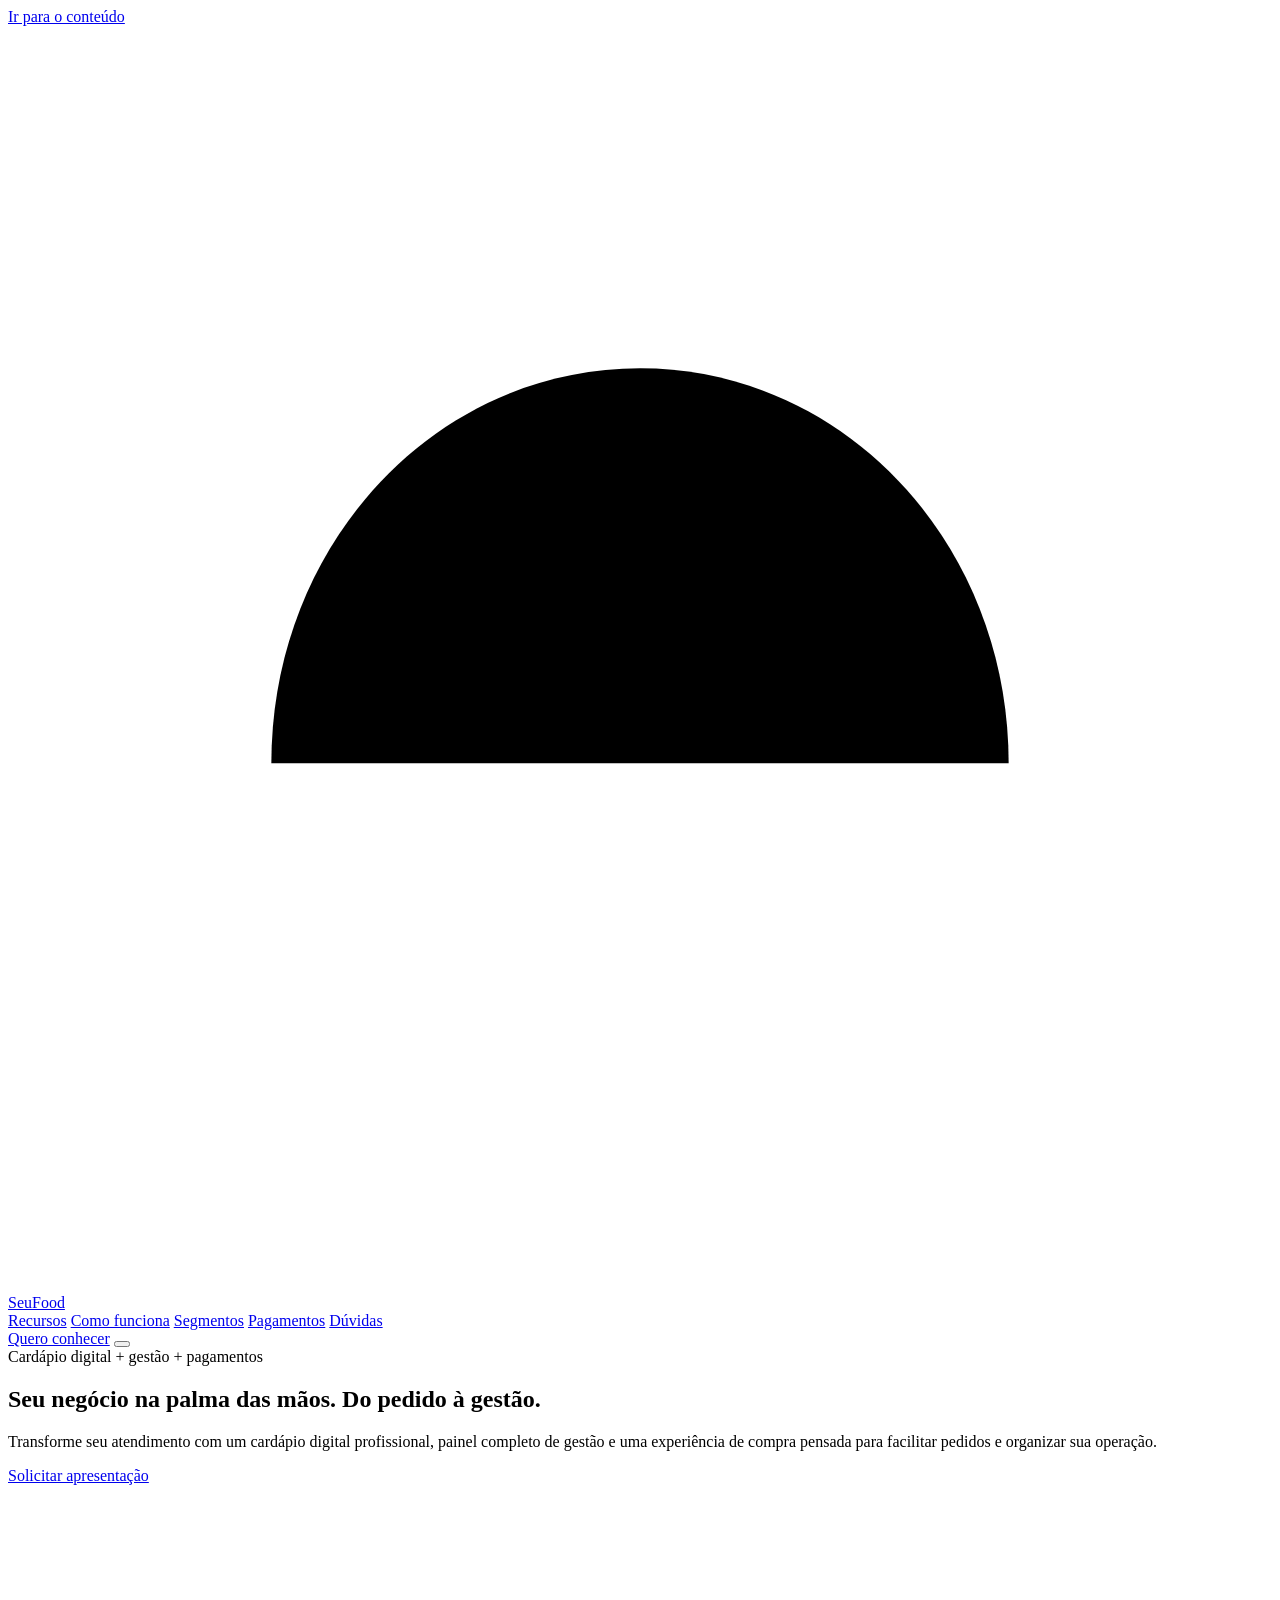
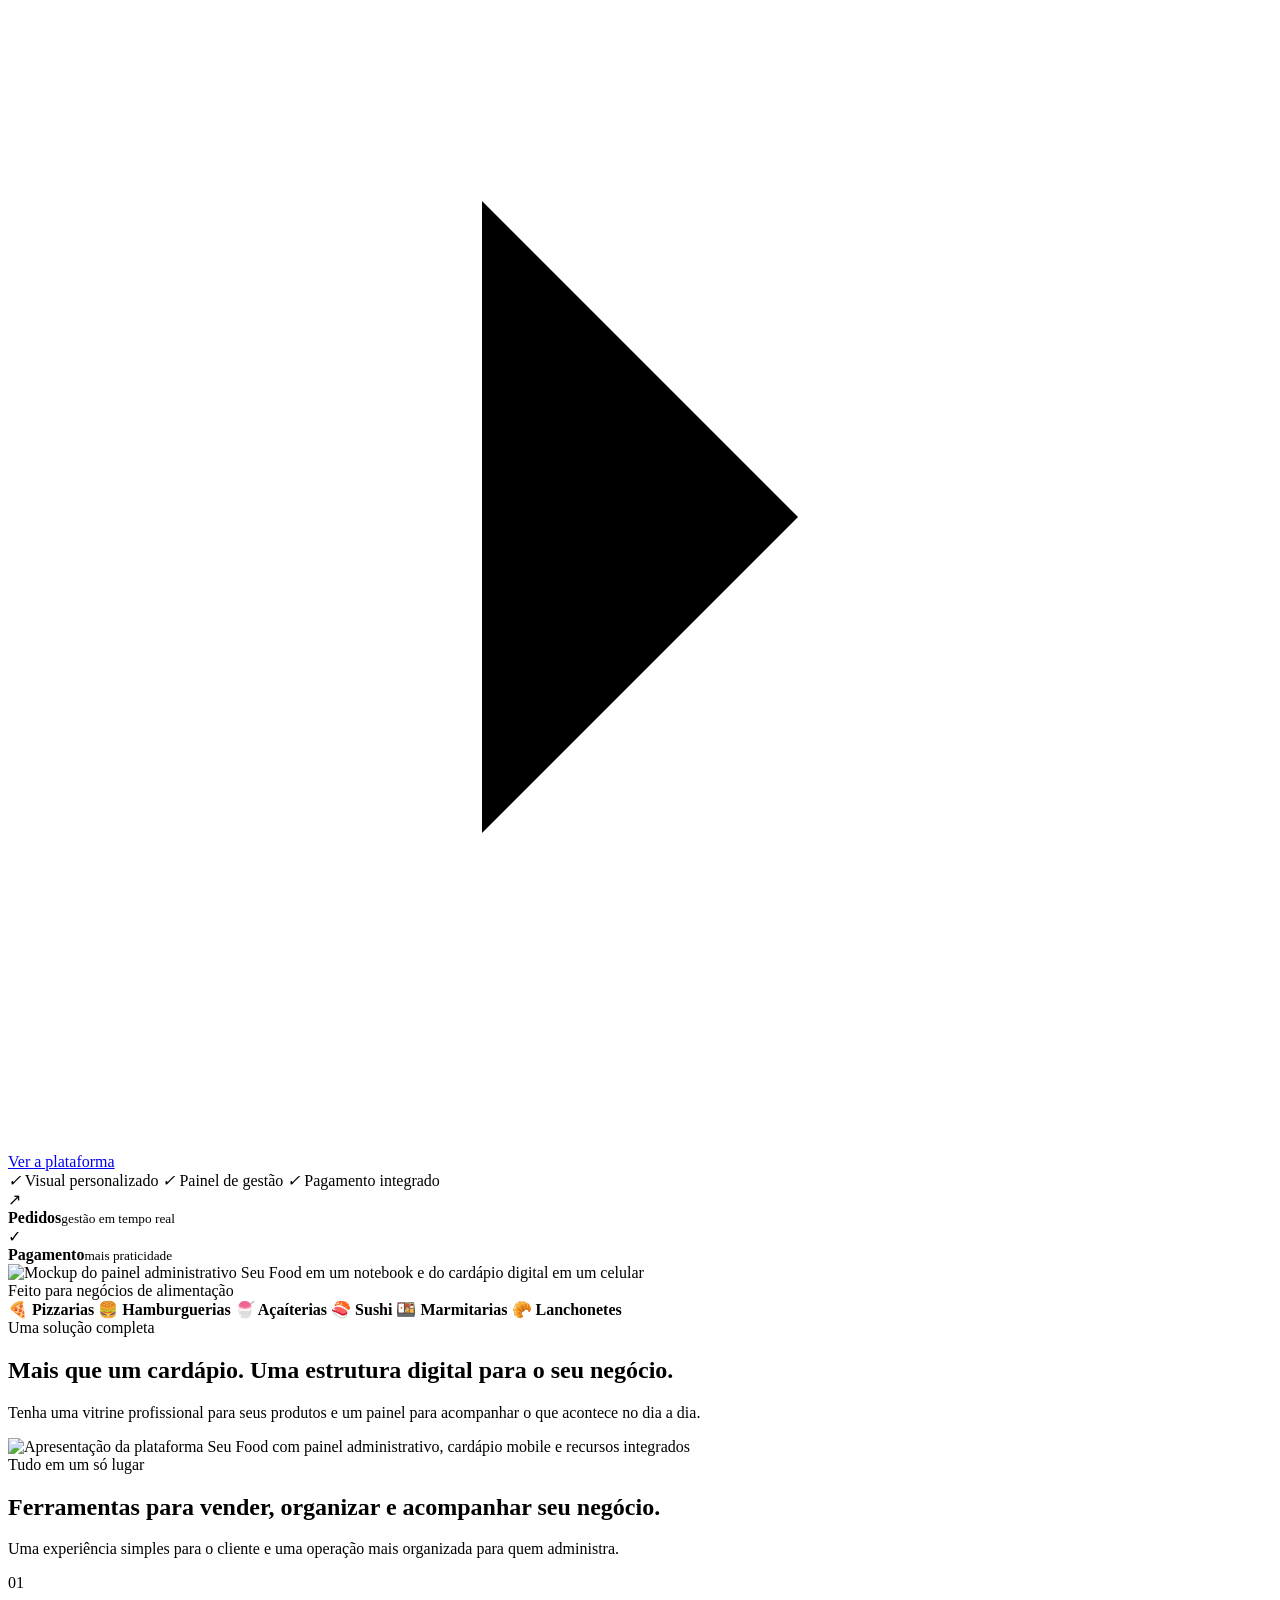
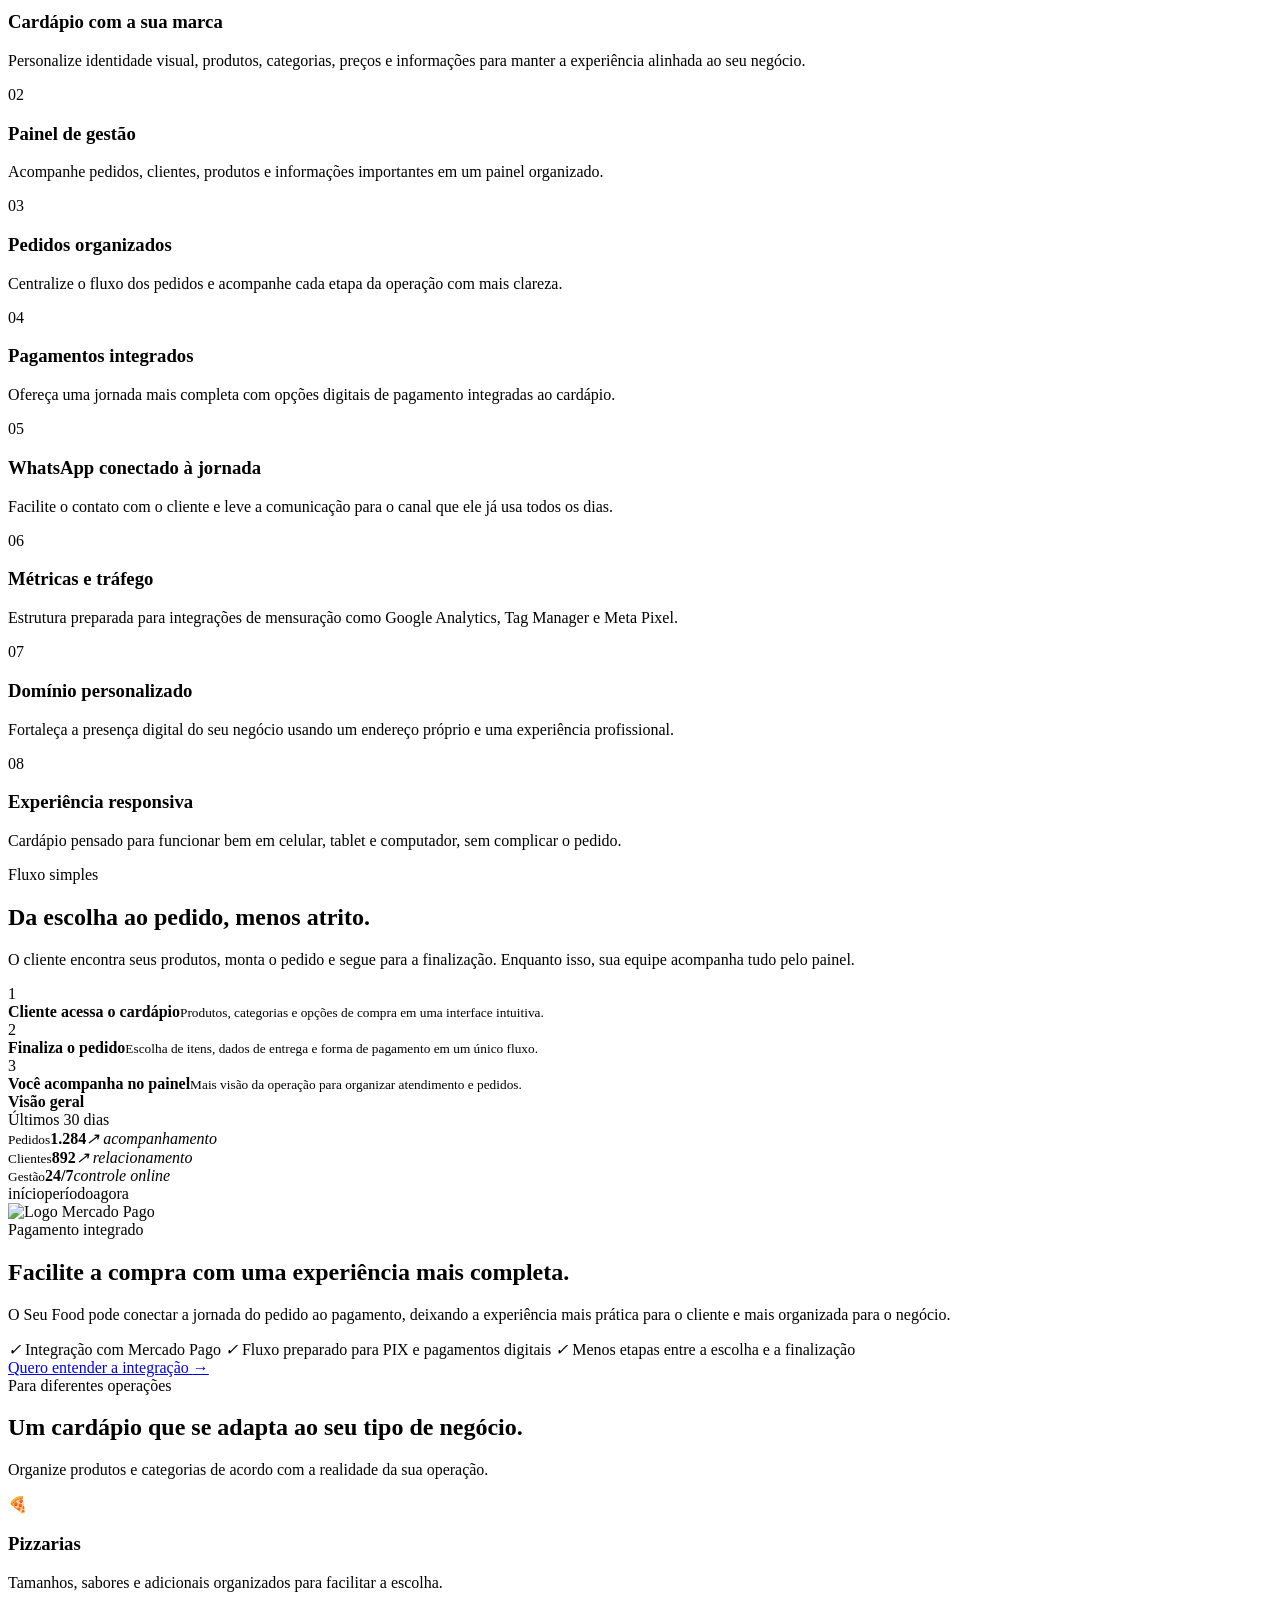
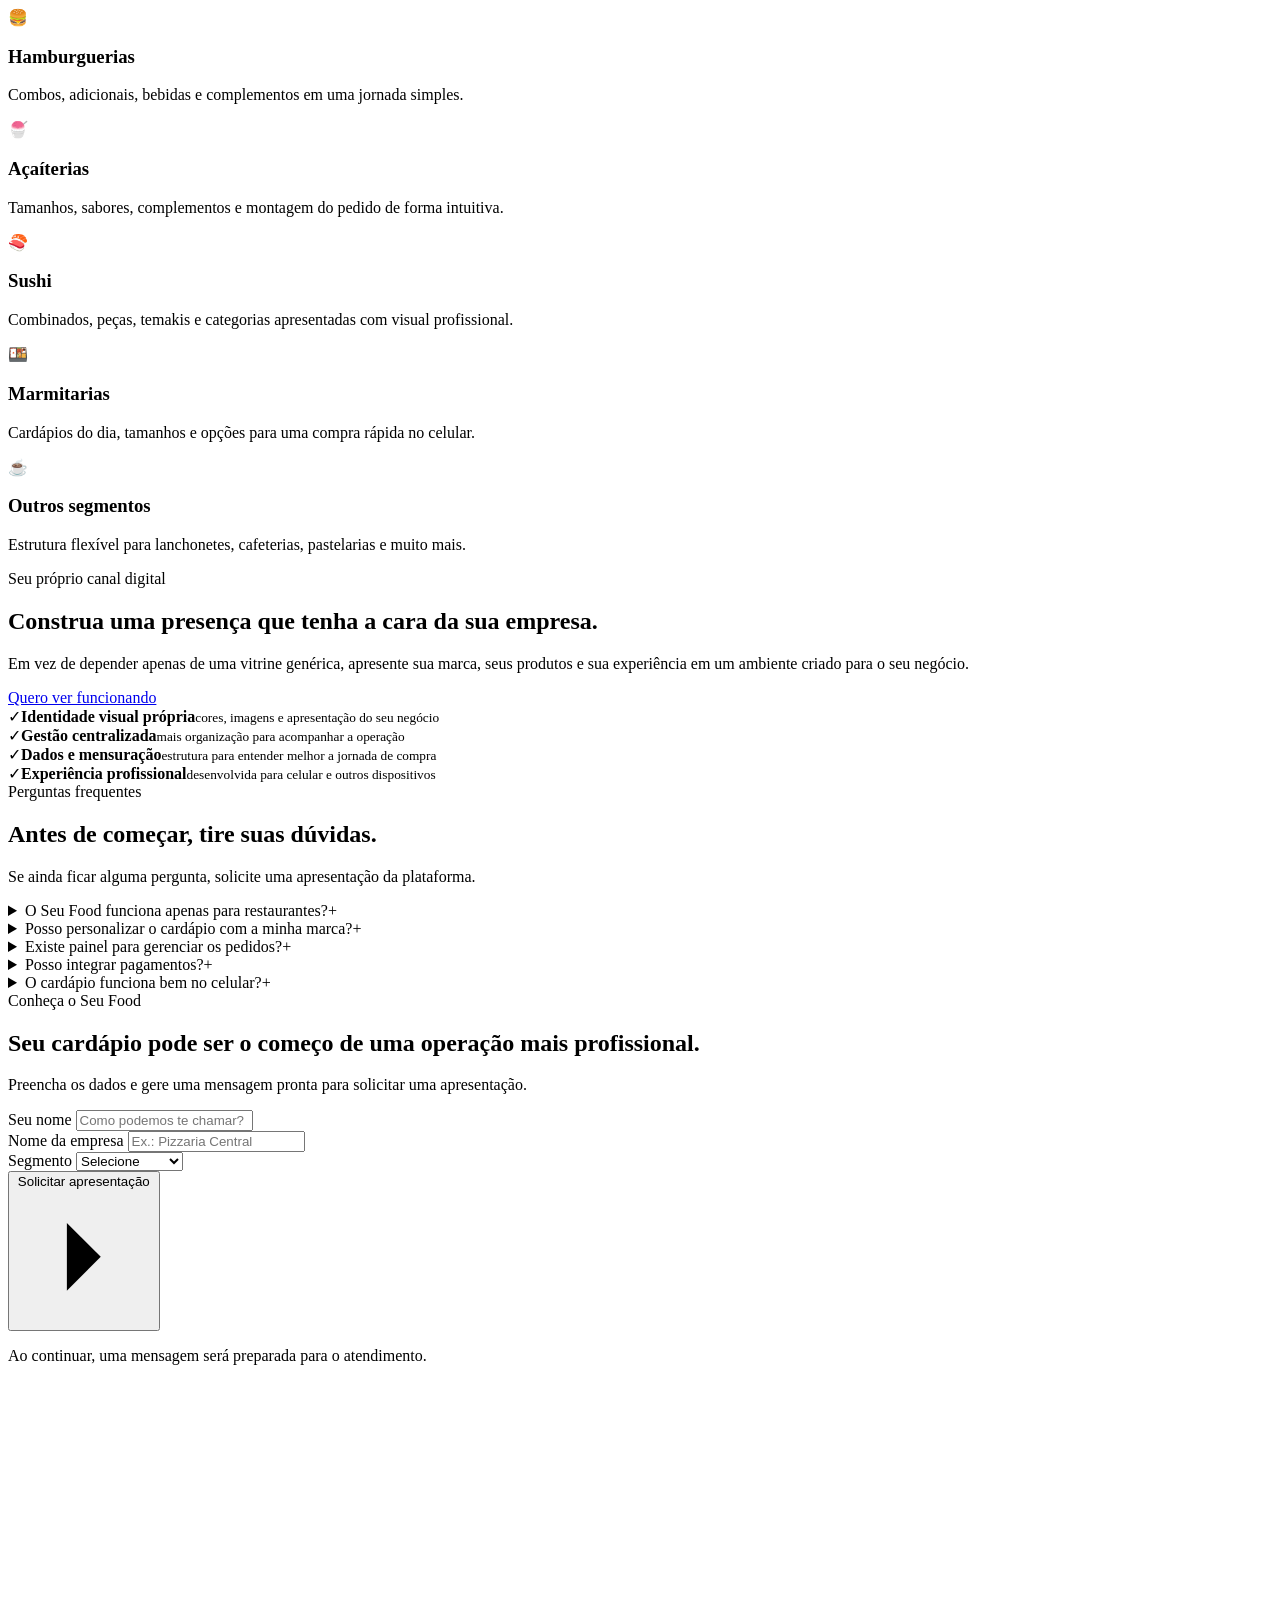
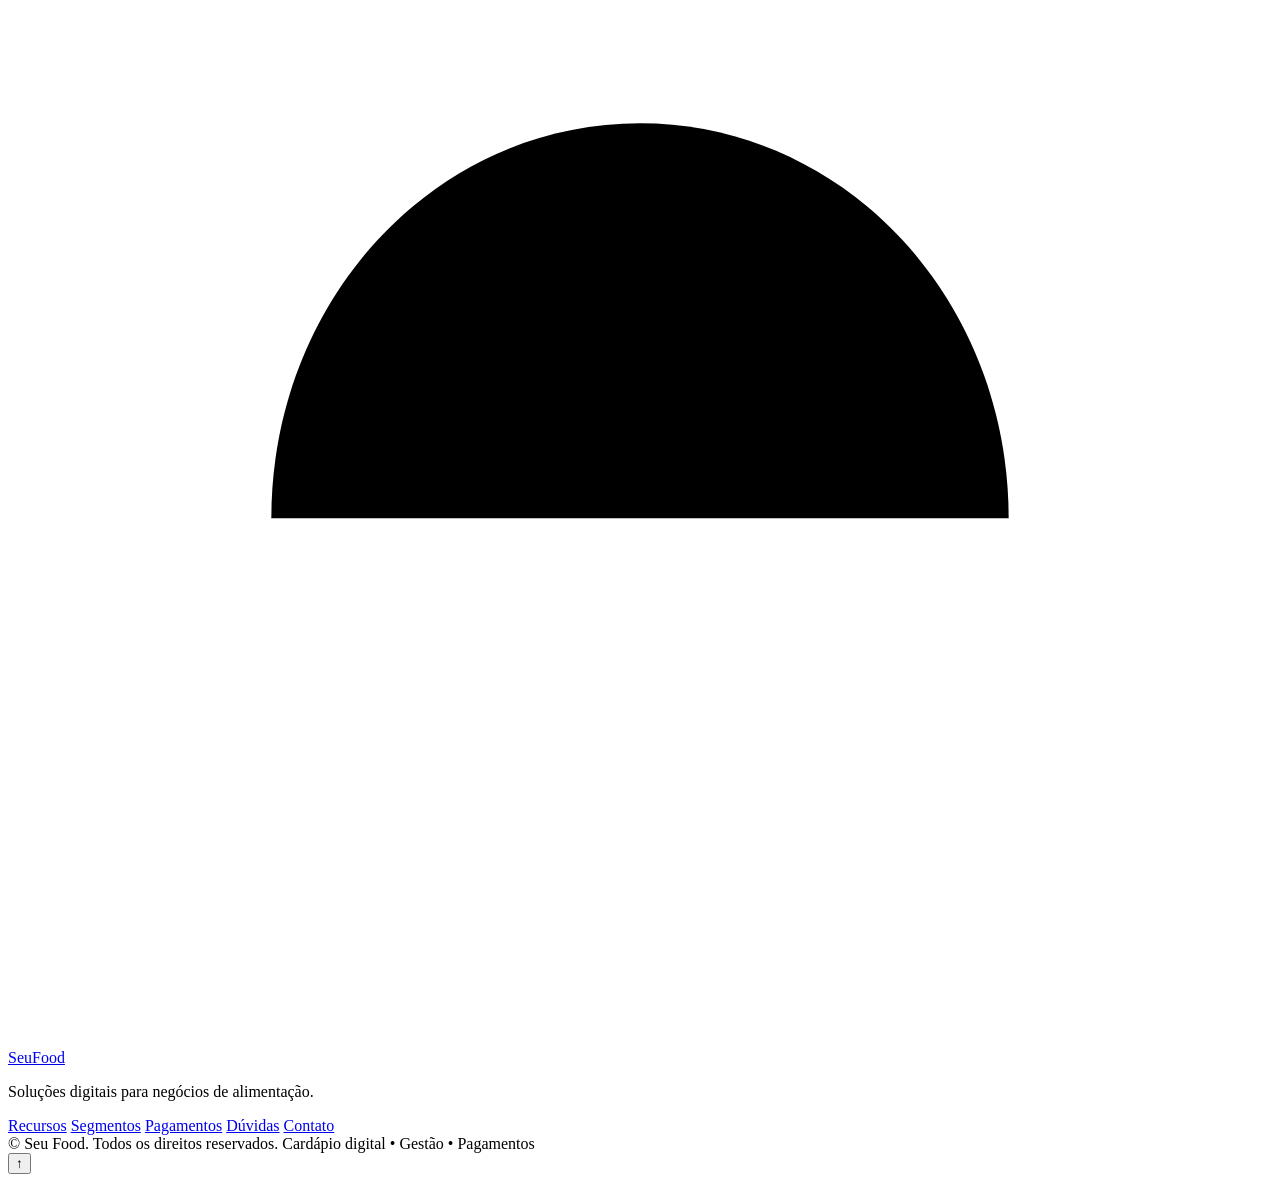
==== index.html @ 2ae353a3 "Cria landing page principal Seu Food" ====
<!doctype html>
<html lang="pt-BR">
<head>
  <meta charset="utf-8">
  <meta name="viewport" content="width=device-width,initial-scale=1,viewport-fit=cover">
  <meta name="theme-color" content="#07130c">
  <meta name="description" content="Seu Food: cardápio digital com painel de gestão, pagamentos integrados, métricas, personalização e estrutura para vender mais no seu próprio canal.">
  <meta name="robots" content="index,follow,max-image-preview:large">
  <meta property="og:type" content="website">
  <meta property="og:title" content="Seu Food | Cardápio digital completo para o seu negócio">
  <meta property="og:description" content="Cardápio digital, gestão de pedidos, pagamentos, métricas e personalização em uma única plataforma.">
  <meta property="og:image" content="assets/capa-seufood.webp">
  <meta property="og:locale" content="pt_BR">
  <meta name="twitter:card" content="summary_large_image">
  <title>Seu Food | Cardápio digital completo para o seu negócio</title>
  <link rel="icon" href="assets/favicon.svg" type="image/svg+xml">
  <link rel="preconnect" href="https://fonts.googleapis.com">
  <link rel="preconnect" href="https://fonts.gstatic.com" crossorigin>
  <link href="https://fonts.googleapis.com/css2?family=Fredoka:wght@500;600;700&family=Roboto:wght@400;500;700&display=swap" rel="stylesheet">
  <link rel="stylesheet" href="styles.css">
  <script type="application/ld+json">
  {
    "@context":"https://schema.org",
    "@type":"SoftwareApplication",
    "name":"Seu Food",
    "applicationCategory":"BusinessApplication",
    "operatingSystem":"Web",
    "description":"Plataforma de cardápio digital com gestão de pedidos, pagamentos integrados, personalização e métricas para negócios de alimentação."
  }
  </script>
</head>

<body>
  <a class="skip-link" href="#conteudo">Ir para o conteúdo</a>

  <header class="site-header" id="topo">
    <div class="container nav-wrap">
      <a class="brand" href="#topo" aria-label="Seu Food - início">
        <span class="brand-mark" aria-hidden="true">
          <svg viewBox="0 0 48 48" role="img">
            <path d="M10 28c0-8.3 6.2-15 14-15s14 6.7 14 15H10Z"/>
            <path d="M7 31h34"/>
            <path d="M24 8v5"/>
            <path d="M18 8h12"/>
          </svg>
        </span>
        <span>Seu<span>Food</span></span>
      </a>

      <nav class="desktop-nav" aria-label="Navegação principal">
        <a href="#recursos">Recursos</a>
        <a href="#como-funciona">Como funciona</a>
        <a href="#segmentos">Segmentos</a>
        <a href="#pagamentos">Pagamentos</a>
        <a href="#faq">Dúvidas</a>
      </nav>

      <a class="btn btn-small btn-outline desktop-cta" href="#contato">Quero conhecer</a>

      <button class="menu-button" type="button" aria-label="Abrir menu" aria-expanded="false" aria-controls="mobile-menu">
        <span></span><span></span><span></span>
      </button>
    </div>

    <div class="mobile-menu" id="mobile-menu" hidden>
      <a href="#recursos">Recursos</a>
      <a href="#como-funciona">Como funciona</a>
      <a href="#segmentos">Segmentos</a>
      <a href="#pagamentos">Pagamentos</a>
      <a href="#faq">Dúvidas</a>
      <a class="btn btn-primary" href="#contato">Quero conhecer</a>
    </div>
  </header>

  <main id="conteudo">
    <section class="hero">
      <div class="hero-glow hero-glow-1"></div>
      <div class="hero-glow hero-glow-2"></div>

      <div class="container hero-grid">
        <div class="hero-copy reveal">
          <div class="eyebrow">
            <span class="pulse-dot"></span>
            Cardápio digital + gestão + pagamentos
          </div>

          <h1>
            Seu negócio na palma das mãos.
            <span>Do pedido à gestão.</span>
          </h1>

          <p class="hero-text">
            Transforme seu atendimento com um cardápio digital profissional,
            painel completo de gestão e uma experiência de compra pensada para
            facilitar pedidos e organizar sua operação.
          </p>

          <div class="hero-actions">
            <a class="btn btn-primary btn-large" href="#contato">
              Solicitar apresentação
              <svg viewBox="0 0 24 24" aria-hidden="true"><path d="m9 18 6-6-6-6"/></svg>
            </a>
            <a class="btn btn-ghost btn-large" href="#produto">Ver a plataforma</a>
          </div>

          <div class="hero-points">
            <span><i>✓</i> Visual personalizado</span>
            <span><i>✓</i> Painel de gestão</span>
            <span><i>✓</i> Pagamento integrado</span>
          </div>
        </div>

        <div class="hero-visual reveal">
          <div class="product-stage">
            <div class="stage-grid"></div>
            <div class="floating-badge badge-orders">
              <span class="mini-icon">↗</span>
              <div><strong>Pedidos</strong><small>gestão em tempo real</small></div>
            </div>
            <div class="floating-badge badge-payment">
              <span class="mini-icon">✓</span>
              <div><strong>Pagamento</strong><small>mais praticidade</small></div>
            </div>
            <img
              src="assets/mockup-painel-cardapio.webp"
              width="820"
              height="312"
              alt="Mockup do painel administrativo Seu Food em um notebook e do cardápio digital em um celular"
              fetchpriority="high">
          </div>
        </div>
      </div>

      <div class="container niche-strip reveal" aria-label="Segmentos atendidos">
        <span>Feito para negócios de alimentação</span>
        <div class="niche-list">
          <b>🍕 Pizzarias</b>
          <b>🍔 Hamburguerias</b>
          <b>🍧 Açaíterias</b>
          <b>🍣 Sushi</b>
          <b>🍱 Marmitarias</b>
          <b>🥐 Lanchonetes</b>
        </div>
      </div>
    </section>

    <section class="section product-showcase" id="produto">
      <div class="container">
        <div class="section-heading centered reveal">
          <span class="section-kicker">Uma solução completa</span>
          <h2>Mais que um cardápio. <span>Uma estrutura digital para o seu negócio.</span></h2>
          <p>
            Tenha uma vitrine profissional para seus produtos e um painel para
            acompanhar o que acontece no dia a dia.
          </p>
        </div>

        <div class="showcase-frame reveal">
          <img
            src="assets/capa-seufood.webp"
            width="2033"
            height="774"
            loading="lazy"
            alt="Apresentação da plataforma Seu Food com painel administrativo, cardápio mobile e recursos integrados">
        </div>
      </div>
    </section>

    <section class="section section-soft" id="recursos">
      <div class="container">
        <div class="section-heading reveal">
          <span class="section-kicker">Tudo em um só lugar</span>
          <h2>Ferramentas para vender, organizar e <span>acompanhar seu negócio.</span></h2>
          <p>
            Uma experiência simples para o cliente e uma operação mais organizada
            para quem administra.
          </p>
        </div>

        <div class="feature-grid">
          <article class="feature-card featured reveal">
            <div class="feature-icon">01</div>
            <h3>Cardápio com a sua marca</h3>
            <p>Personalize identidade visual, produtos, categorias, preços e informações para manter a experiência alinhada ao seu negócio.</p>
            <div class="mini-browser">
              <div class="browser-top"><i></i><i></i><i></i></div>
              <div class="browser-body">
                <span class="mock-line w60"></span>
                <div class="mock-products"><b></b><b></b><b></b></div>
              </div>
            </div>
          </article>

          <article class="feature-card reveal">
            <div class="feature-icon">02</div>
            <h3>Painel de gestão</h3>
            <p>Acompanhe pedidos, clientes, produtos e informações importantes em um painel organizado.</p>
          </article>

          <article class="feature-card reveal">
            <div class="feature-icon">03</div>
            <h3>Pedidos organizados</h3>
            <p>Centralize o fluxo dos pedidos e acompanhe cada etapa da operação com mais clareza.</p>
          </article>

          <article class="feature-card reveal">
            <div class="feature-icon">04</div>
            <h3>Pagamentos integrados</h3>
            <p>Ofereça uma jornada mais completa com opções digitais de pagamento integradas ao cardápio.</p>
          </article>

          <article class="feature-card reveal">
            <div class="feature-icon">05</div>
            <h3>WhatsApp conectado à jornada</h3>
            <p>Facilite o contato com o cliente e leve a comunicação para o canal que ele já usa todos os dias.</p>
          </article>

          <article class="feature-card reveal">
            <div class="feature-icon">06</div>
            <h3>Métricas e tráfego</h3>
            <p>Estrutura preparada para integrações de mensuração como Google Analytics, Tag Manager e Meta Pixel.</p>
          </article>

          <article class="feature-card reveal">
            <div class="feature-icon">07</div>
            <h3>Domínio personalizado</h3>
            <p>Fortaleça a presença digital do seu negócio usando um endereço próprio e uma experiência profissional.</p>
          </article>

          <article class="feature-card reveal">
            <div class="feature-icon">08</div>
            <h3>Experiência responsiva</h3>
            <p>Cardápio pensado para funcionar bem em celular, tablet e computador, sem complicar o pedido.</p>
          </article>
        </div>
      </div>
    </section>

    <section class="section workflow" id="como-funciona">
      <div class="container workflow-grid">
        <div class="workflow-copy reveal">
          <span class="section-kicker">Fluxo simples</span>
          <h2>Da escolha ao pedido, <span>menos atrito.</span></h2>
          <p>
            O cliente encontra seus produtos, monta o pedido e segue para a
            finalização. Enquanto isso, sua equipe acompanha tudo pelo painel.
          </p>

          <div class="steps">
            <div class="step">
              <span>1</span>
              <div><strong>Cliente acessa o cardápio</strong><small>Produtos, categorias e opções de compra em uma interface intuitiva.</small></div>
            </div>
            <div class="step">
              <span>2</span>
              <div><strong>Finaliza o pedido</strong><small>Escolha de itens, dados de entrega e forma de pagamento em um único fluxo.</small></div>
            </div>
            <div class="step">
              <span>3</span>
              <div><strong>Você acompanha no painel</strong><small>Mais visão da operação para organizar atendimento e pedidos.</small></div>
            </div>
          </div>
        </div>

        <div class="dashboard-card reveal" aria-label="Resumo visual de desempenho">
          <div class="dashboard-head">
            <div><span class="status-dot"></span><b>Visão geral</b></div>
            <span>Últimos 30 dias</span>
          </div>
          <div class="metric-row">
            <div><small>Pedidos</small><strong>1.284</strong><em>↗ acompanhamento</em></div>
            <div><small>Clientes</small><strong>892</strong><em>↗ relacionamento</em></div>
            <div><small>Gestão</small><strong>24/7</strong><em>controle online</em></div>
          </div>
          <div class="chart">
            <span style="--h:28%"></span><span style="--h:43%"></span><span style="--h:36%"></span><span style="--h:58%"></span>
            <span style="--h:49%"></span><span style="--h:70%"></span><span style="--h:62%"></span><span style="--h:84%"></span>
            <span style="--h:65%"></span><span style="--h:92%"></span><span style="--h:74%"></span><span style="--h:100%"></span>
          </div>
          <div class="chart-labels"><span>início</span><span>período</span><span>agora</span></div>
        </div>
      </div>
    </section>

    <section class="section payment-section" id="pagamentos">
      <div class="container payment-grid">
        <div class="payment-logo-card reveal">
          <img src="assets/mercado-pago.webp" width="2048" height="1024" loading="lazy" alt="Logo Mercado Pago">
        </div>

        <div class="payment-copy reveal">
          <span class="section-kicker">Pagamento integrado</span>
          <h2>Facilite a compra com uma experiência <span>mais completa.</span></h2>
          <p>
            O Seu Food pode conectar a jornada do pedido ao pagamento, deixando a
            experiência mais prática para o cliente e mais organizada para o negócio.
          </p>
          <div class="payment-points">
            <span><i>✓</i> Integração com Mercado Pago</span>
            <span><i>✓</i> Fluxo preparado para PIX e pagamentos digitais</span>
            <span><i>✓</i> Menos etapas entre a escolha e a finalização</span>
          </div>
          <a class="text-link" href="#contato">Quero entender a integração <b>→</b></a>
        </div>
      </div>
    </section>

    <section class="section section-dark" id="segmentos">
      <div class="container">
        <div class="section-heading centered reveal">
          <span class="section-kicker">Para diferentes operações</span>
          <h2>Um cardápio que se adapta ao <span>seu tipo de negócio.</span></h2>
          <p>Organize produtos e categorias de acordo com a realidade da sua operação.</p>
        </div>

        <div class="segment-grid">
          <article class="segment-card reveal"><span>🍕</span><h3>Pizzarias</h3><p>Tamanhos, sabores e adicionais organizados para facilitar a escolha.</p></article>
          <article class="segment-card reveal"><span>🍔</span><h3>Hamburguerias</h3><p>Combos, adicionais, bebidas e complementos em uma jornada simples.</p></article>
          <article class="segment-card reveal"><span>🍧</span><h3>Açaíterias</h3><p>Tamanhos, sabores, complementos e montagem do pedido de forma intuitiva.</p></article>
          <article class="segment-card reveal"><span>🍣</span><h3>Sushi</h3><p>Combinados, peças, temakis e categorias apresentadas com visual profissional.</p></article>
          <article class="segment-card reveal"><span>🍱</span><h3>Marmitarias</h3><p>Cardápios do dia, tamanhos e opções para uma compra rápida no celular.</p></article>
          <article class="segment-card reveal"><span>☕</span><h3>Outros segmentos</h3><p>Estrutura flexível para lanchonetes, cafeterias, pastelarias e muito mais.</p></article>
        </div>
      </div>
    </section>

    <section class="section compare-section">
      <div class="container compare-grid">
        <div class="compare-copy reveal">
          <span class="section-kicker">Seu próprio canal digital</span>
          <h2>Construa uma presença que tenha <span>a cara da sua empresa.</span></h2>
          <p>
            Em vez de depender apenas de uma vitrine genérica, apresente sua marca,
            seus produtos e sua experiência em um ambiente criado para o seu negócio.
          </p>
          <a class="btn btn-primary" href="#contato">Quero ver funcionando</a>
        </div>
        <div class="compare-list reveal">
          <div><span>✓</span><b>Identidade visual própria</b><small>cores, imagens e apresentação do seu negócio</small></div>
          <div><span>✓</span><b>Gestão centralizada</b><small>mais organização para acompanhar a operação</small></div>
          <div><span>✓</span><b>Dados e mensuração</b><small>estrutura para entender melhor a jornada de compra</small></div>
          <div><span>✓</span><b>Experiência profissional</b><small>desenvolvida para celular e outros dispositivos</small></div>
        </div>
      </div>
    </section>

    <section class="section faq-section" id="faq">
      <div class="container faq-grid">
        <div class="section-heading reveal">
          <span class="section-kicker">Perguntas frequentes</span>
          <h2>Antes de começar, <span>tire suas dúvidas.</span></h2>
          <p>Se ainda ficar alguma pergunta, solicite uma apresentação da plataforma.</p>
        </div>

        <div class="faq-list reveal">
          <details>
            <summary>O Seu Food funciona apenas para restaurantes?<span>+</span></summary>
            <p>Não. A estrutura pode atender diferentes negócios de alimentação, como pizzarias, hamburguerias, açaíterias, sushi, marmitarias, lanchonetes e outros formatos.</p>
          </details>
          <details>
            <summary>Posso personalizar o cardápio com a minha marca?<span>+</span></summary>
            <p>Sim. A proposta da plataforma é permitir que o cardápio tenha identidade visual e informações alinhadas ao seu negócio.</p>
          </details>
          <details>
            <summary>Existe painel para gerenciar os pedidos?<span>+</span></summary>
            <p>Sim. O painel concentra informações da operação e permite acompanhar pedidos, produtos, clientes e outros dados relevantes.</p>
          </details>
          <details>
            <summary>Posso integrar pagamentos?<span>+</span></summary>
            <p>Sim. A plataforma possui estrutura de integração com Mercado Pago e pode oferecer uma jornada de pagamento conectada ao pedido.</p>
          </details>
          <details>
            <summary>O cardápio funciona bem no celular?<span>+</span></summary>
            <p>Sim. A experiência é responsiva e pensada principalmente para a navegação em dispositivos móveis.</p>
          </details>
        </div>
      </div>
    </section>

    <section class="cta-section" id="contato">
      <div class="container">
        <div class="cta-card reveal">
          <div class="cta-glow"></div>
          <div class="cta-copy">
            <span class="section-kicker">Conheça o Seu Food</span>
            <h2>Seu cardápio pode ser o começo de uma operação <span>mais profissional.</span></h2>
            <p>Preencha os dados e gere uma mensagem pronta para solicitar uma apresentação.</p>
          </div>

          <form class="lead-form" id="lead-form">
            <div class="field">
              <label for="nome">Seu nome</label>
              <input id="nome" name="nome" type="text" placeholder="Como podemos te chamar?" required>
            </div>
            <div class="field">
              <label for="empresa">Nome da empresa</label>
              <input id="empresa" name="empresa" type="text" placeholder="Ex.: Pizzaria Central" required>
            </div>
            <div class="field">
              <label for="segmento">Segmento</label>
              <select id="segmento" name="segmento" required>
                <option value="" selected disabled>Selecione</option>
                <option>Pizzaria</option>
                <option>Hamburgueria</option>
                <option>Açaíteria</option>
                <option>Sushi</option>
                <option>Marmitaria</option>
                <option>Lanchonete</option>
                <option>Outro</option>
              </select>
            </div>
            <button class="btn btn-primary btn-large" type="submit">
              Solicitar apresentação
              <svg viewBox="0 0 24 24" aria-hidden="true"><path d="m9 18 6-6-6-6"/></svg>
            </button>
            <p class="form-note" id="form-note">Ao continuar, uma mensagem será preparada para o atendimento.</p>
          </form>
        </div>
      </div>
    </section>
  </main>

  <footer class="site-footer">
    <div class="container footer-top">
      <div>
        <a class="brand brand-footer" href="#topo">
          <span class="brand-mark" aria-hidden="true">
            <svg viewBox="0 0 48 48"><path d="M10 28c0-8.3 6.2-15 14-15s14 6.7 14 15H10Z"/><path d="M7 31h34"/><path d="M24 8v5"/><path d="M18 8h12"/></svg>
          </span>
          <span>Seu<span>Food</span></span>
        </a>
        <p>Soluções digitais para negócios de alimentação.</p>
      </div>
      <div class="footer-links">
        <a href="#recursos">Recursos</a>
        <a href="#segmentos">Segmentos</a>
        <a href="#pagamentos">Pagamentos</a>
        <a href="#faq">Dúvidas</a>
        <a href="#contato">Contato</a>
      </div>
    </div>
    <div class="container footer-bottom">
      <span>© <span id="year"></span> Seu Food. Todos os direitos reservados.</span>
      <span>Cardápio digital • Gestão • Pagamentos</span>
    </div>
  </footer>

  <button class="back-to-top" type="button" aria-label="Voltar ao topo">↑</button>

  <script src="script.js"></script>
</body>
</html>
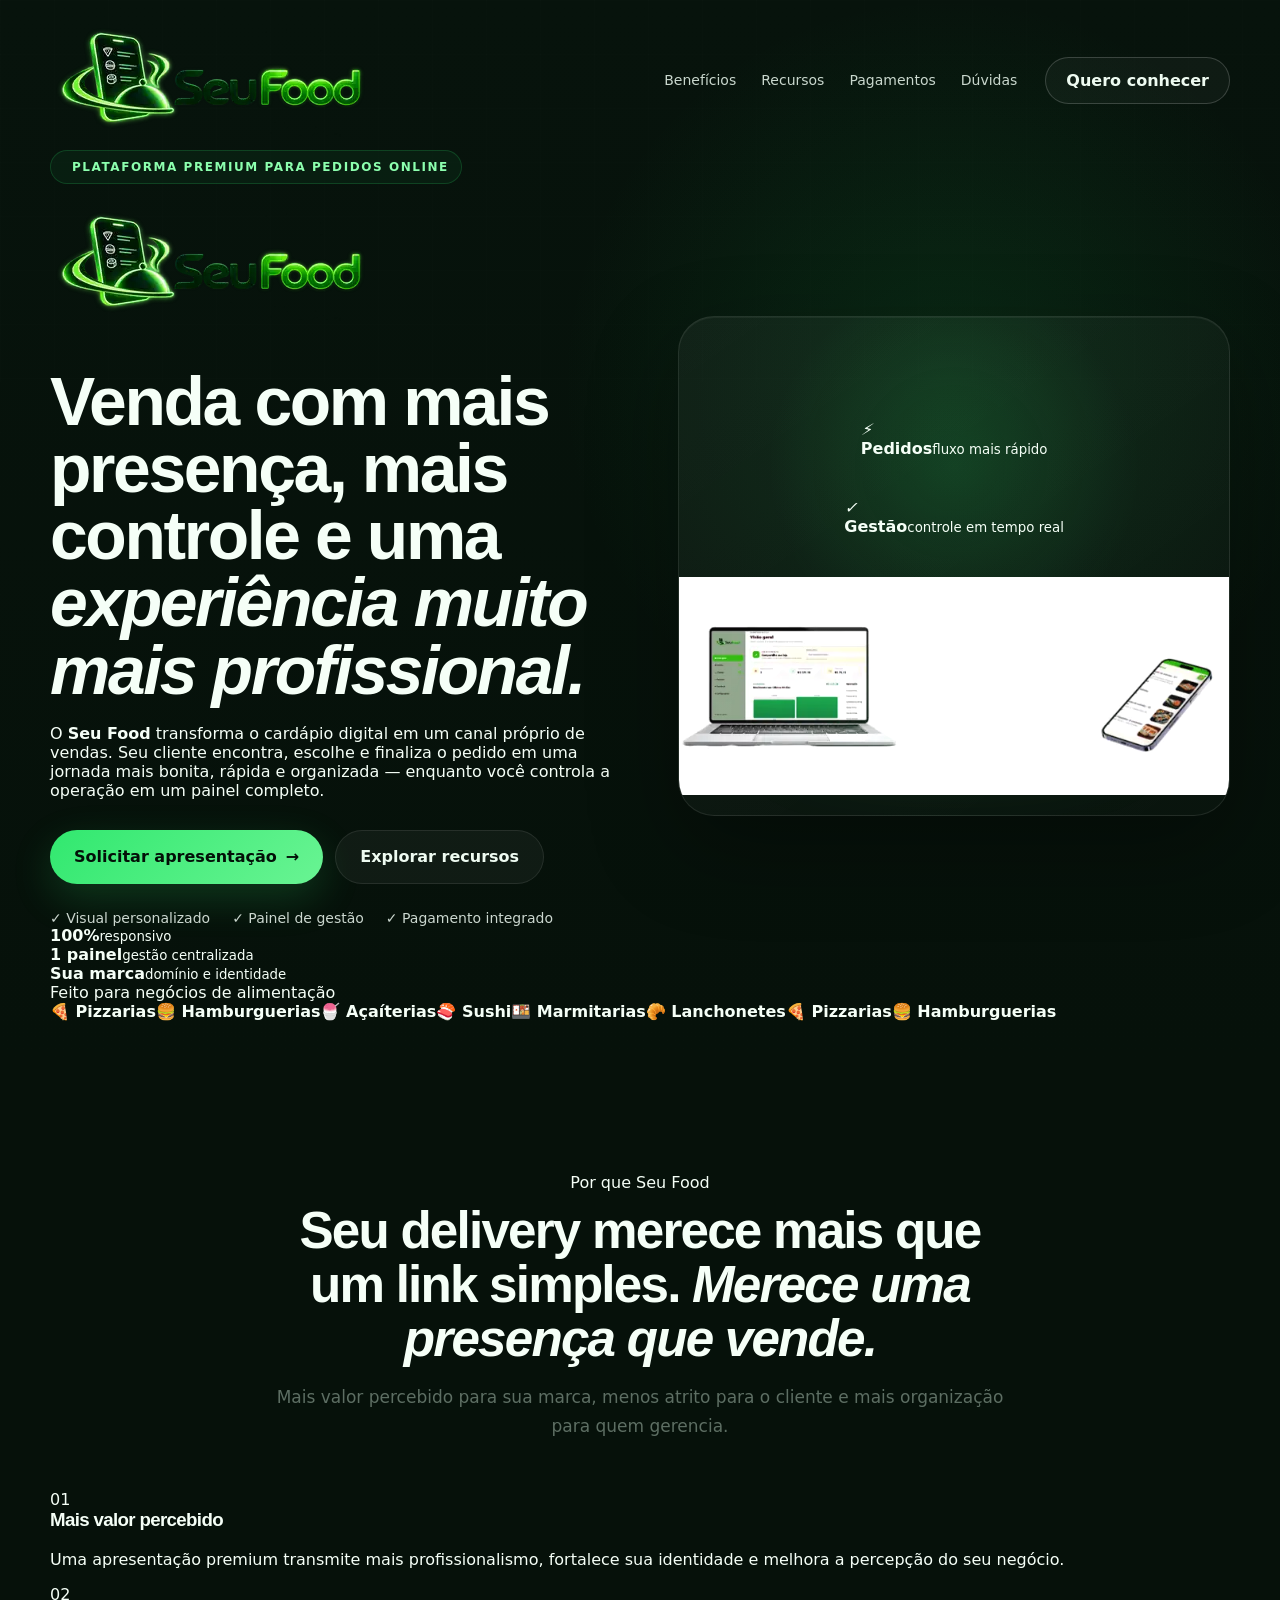
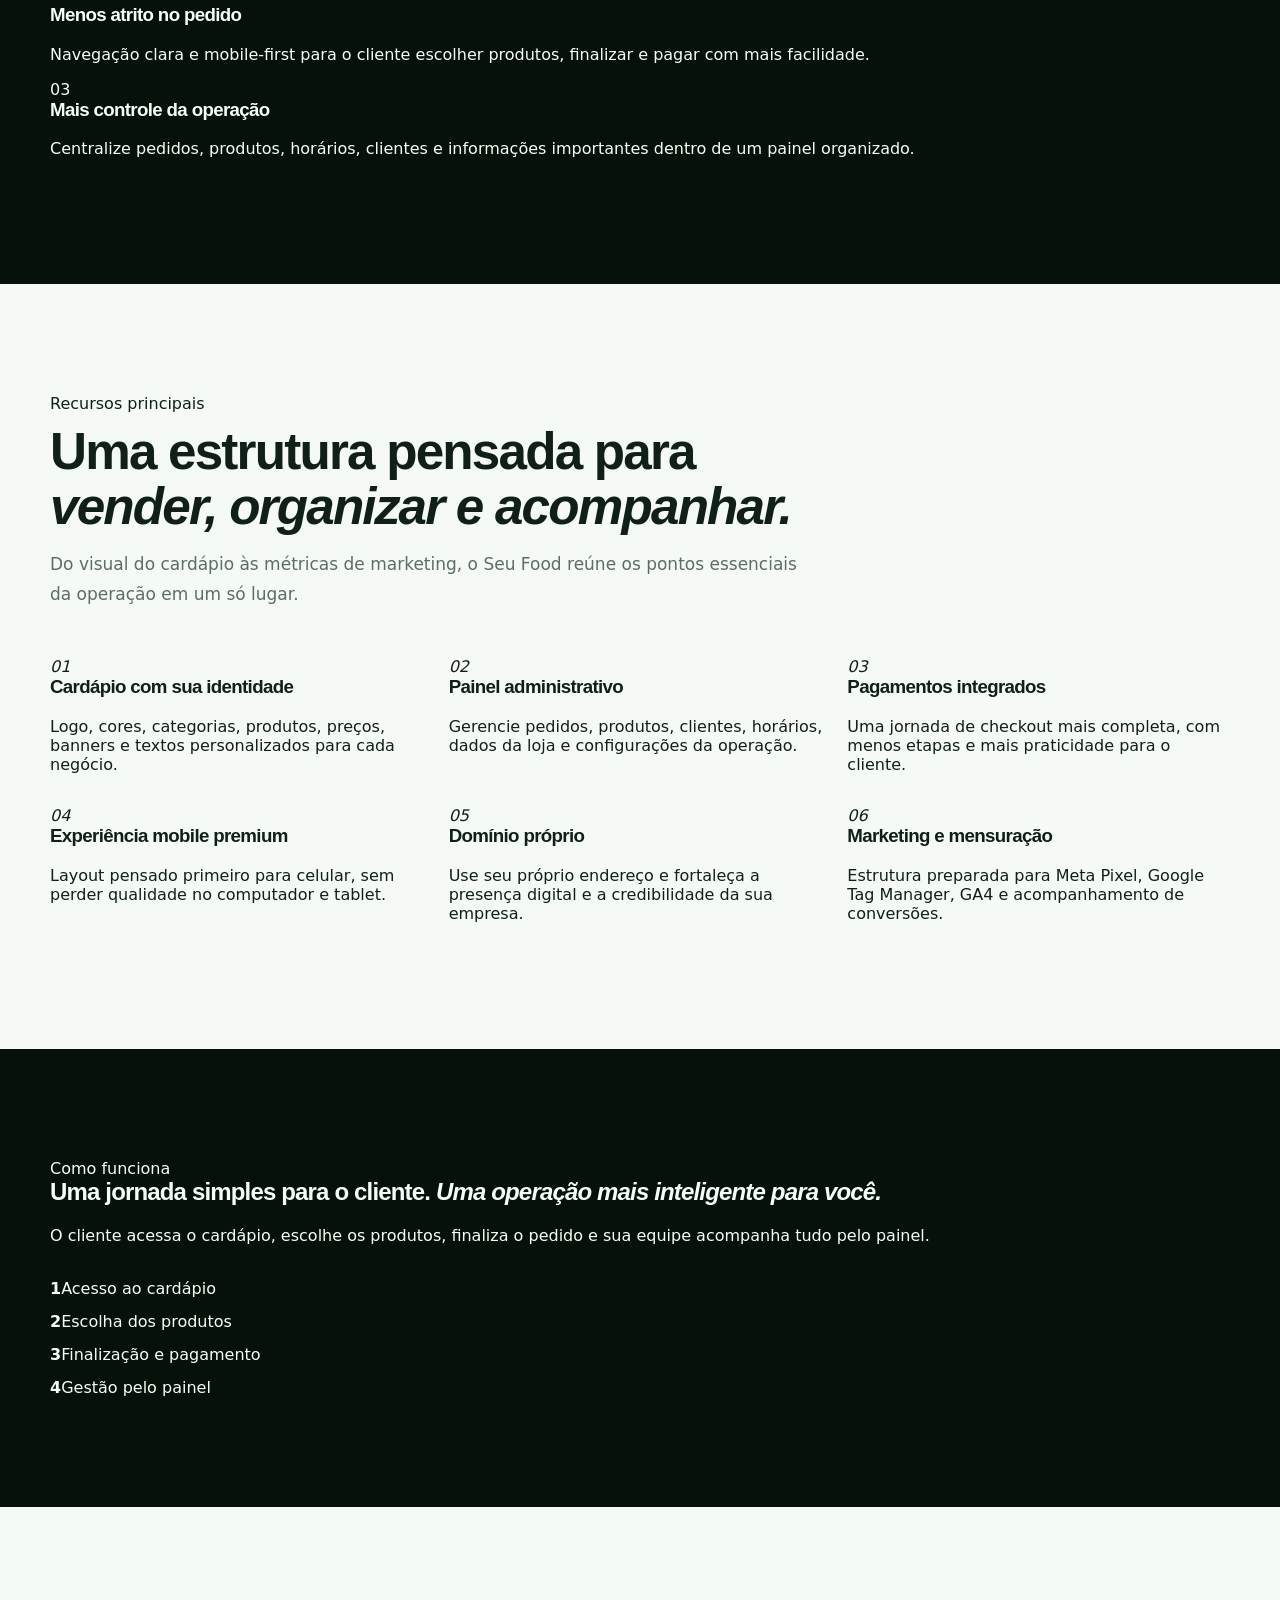
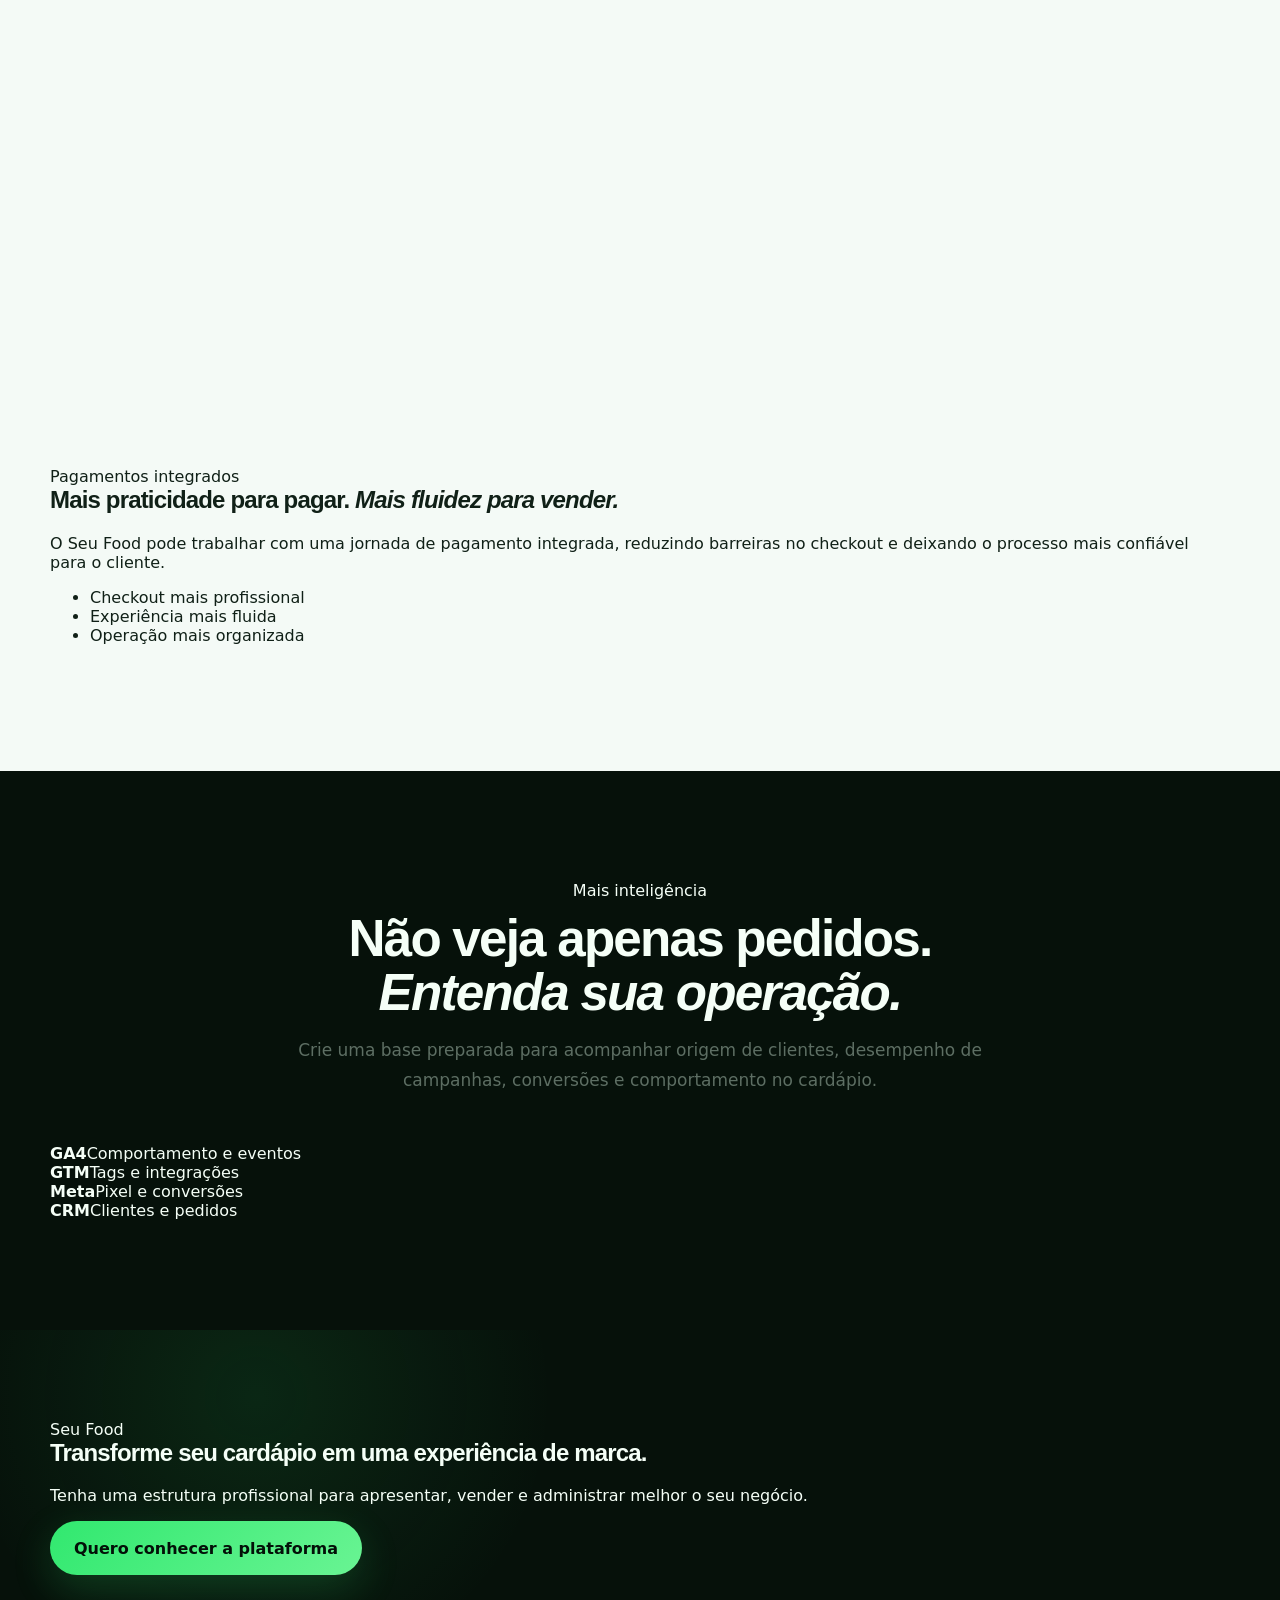
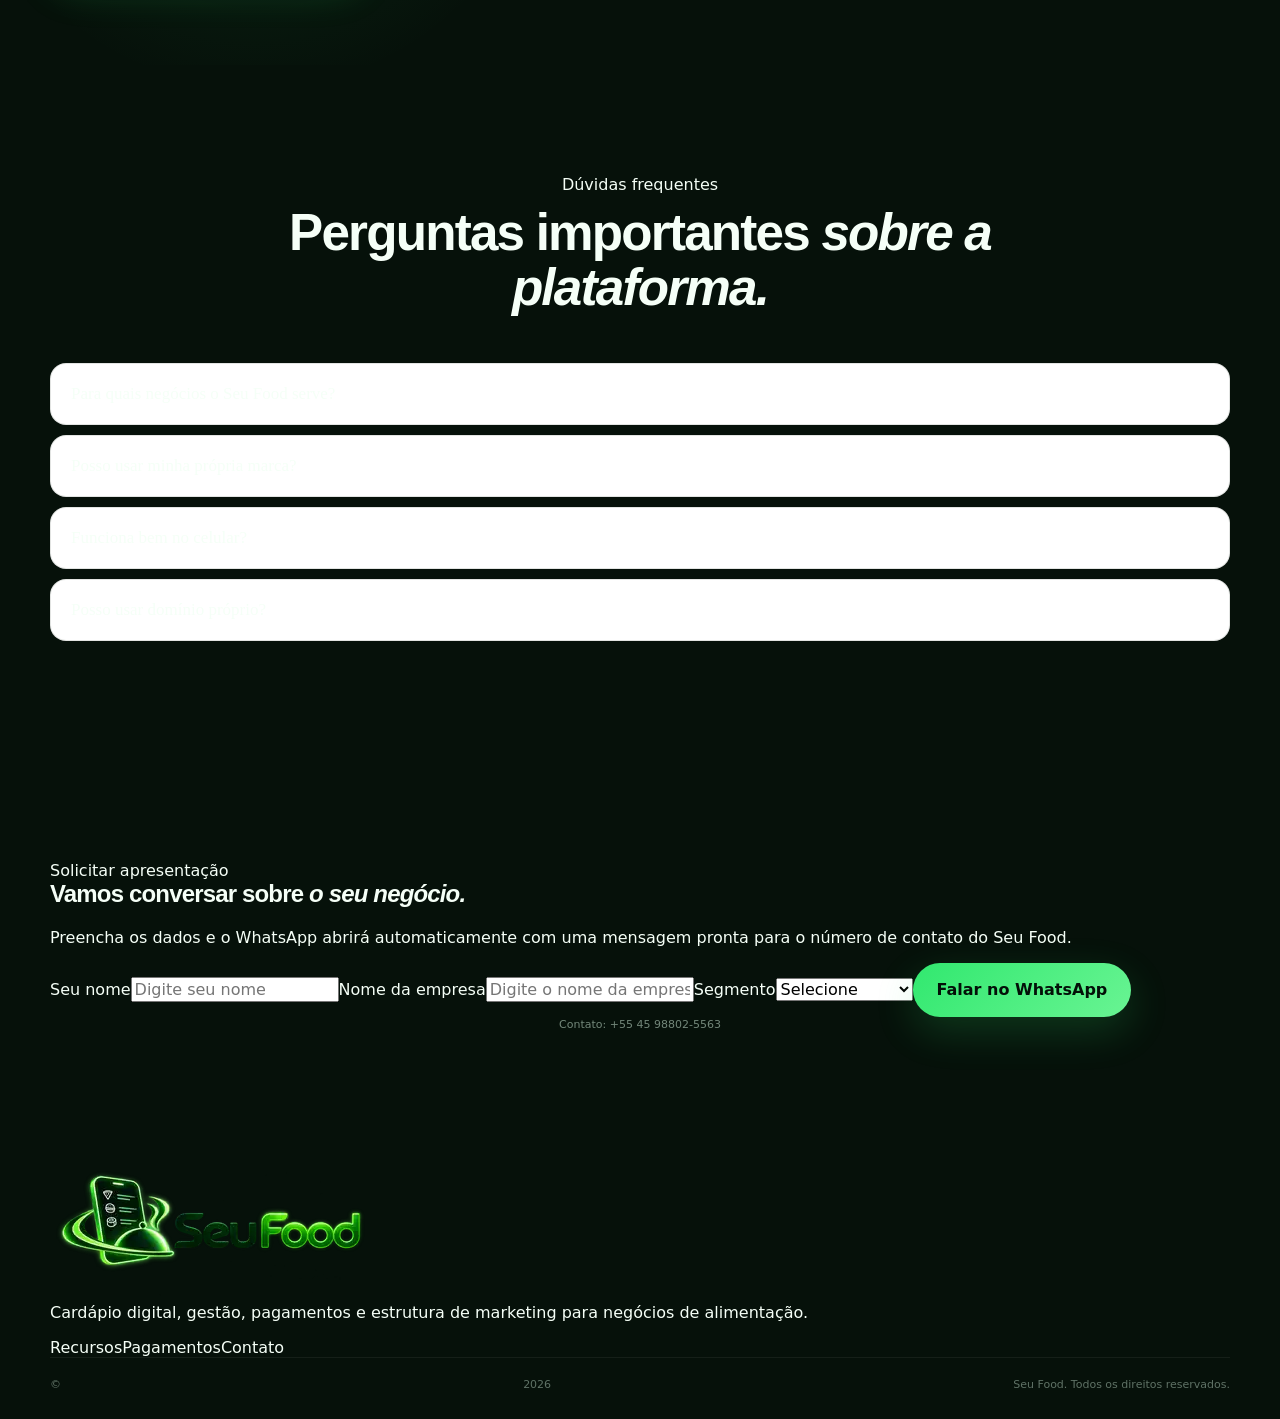
==== commit 1d3fce20: "Redesenha landing page com logo oficial e estrutura premium" ====
--- a/index.html
+++ b/index.html
@@ -3,450 +3,127 @@
 <head>
   <meta charset="utf-8">
   <meta name="viewport" content="width=device-width,initial-scale=1,viewport-fit=cover">
-  <meta name="theme-color" content="#07130c">
-  <meta name="description" content="Seu Food: cardápio digital com painel de gestão, pagamentos integrados, métricas, personalização e estrutura para vender mais no seu próprio canal.">
+  <meta name="theme-color" content="#040806">
+  <meta name="description" content="Seu Food: cardápio digital profissional com painel de gestão, pagamentos integrados, domínio próprio e estrutura de marketing para negócios de alimentação.">
   <meta name="robots" content="index,follow,max-image-preview:large">
   <meta property="og:type" content="website">
-  <meta property="og:title" content="Seu Food | Cardápio digital completo para o seu negócio">
-  <meta property="og:description" content="Cardápio digital, gestão de pedidos, pagamentos, métricas e personalização em uma única plataforma.">
-  <meta property="og:image" content="assets/capa-seufood.webp">
-  <meta property="og:locale" content="pt_BR">
-  <meta name="twitter:card" content="summary_large_image">
-  <title>Seu Food | Cardápio digital completo para o seu negócio</title>
+  <meta property="og:title" content="Seu Food | Cardápio digital premium para o seu negócio">
+  <meta property="og:description" content="Venda com mais presença, mais controle e uma experiência digital mais profissional.">
+  <meta property="og:image" content="assets/logo-seufood-exato.webp">
+  <title>Seu Food | Cardápio digital premium</title>
   <link rel="icon" href="assets/favicon.svg" type="image/svg+xml">
   <link rel="preconnect" href="https://fonts.googleapis.com">
   <link rel="preconnect" href="https://fonts.gstatic.com" crossorigin>
-  <link href="https://fonts.googleapis.com/css2?family=Fredoka:wght@500;600;700&family=Roboto:wght@400;500;700&display=swap" rel="stylesheet">
+  <link href="https://fonts.googleapis.com/css2?family=Inter:wght@400;500;600&family=Outfit:wght@300;400;500;600&display=swap" rel="stylesheet">
   <link rel="stylesheet" href="styles.css">
-  <script type="application/ld+json">
-  {
-    "@context":"https://schema.org",
-    "@type":"SoftwareApplication",
-    "name":"Seu Food",
-    "applicationCategory":"BusinessApplication",
-    "operatingSystem":"Web",
-    "description":"Plataforma de cardápio digital com gestão de pedidos, pagamentos integrados, personalização e métricas para negócios de alimentação."
-  }
-  </script>
 </head>
-
 <body>
-  <a class="skip-link" href="#conteudo">Ir para o conteúdo</a>
-
   <header class="site-header" id="topo">
     <div class="container nav-wrap">
-      <a class="brand" href="#topo" aria-label="Seu Food - início">
-        <span class="brand-mark" aria-hidden="true">
-          <svg viewBox="0 0 48 48" role="img">
-            <path d="M10 28c0-8.3 6.2-15 14-15s14 6.7 14 15H10Z"/>
-            <path d="M7 31h34"/>
-            <path d="M24 8v5"/>
-            <path d="M18 8h12"/>
-          </svg>
-        </span>
-        <span>Seu<span>Food</span></span>
-      </a>
-
+      <a class="brand" href="#topo" aria-label="Seu Food - início"><img src="assets/logo-seufood-exato.webp" alt="Seu Food"></a>
       <nav class="desktop-nav" aria-label="Navegação principal">
+        <a href="#beneficios">Benefícios</a>
         <a href="#recursos">Recursos</a>
-        <a href="#como-funciona">Como funciona</a>
-        <a href="#segmentos">Segmentos</a>
         <a href="#pagamentos">Pagamentos</a>
         <a href="#faq">Dúvidas</a>
       </nav>
-
-      <a class="btn btn-small btn-outline desktop-cta" href="#contato">Quero conhecer</a>
-
-      <button class="menu-button" type="button" aria-label="Abrir menu" aria-expanded="false" aria-controls="mobile-menu">
-        <span></span><span></span><span></span>
-      </button>
+      <a class="btn btn-outline desktop-cta" href="#contato">Quero conhecer</a>
+      <button class="menu-button" type="button" aria-label="Abrir menu" aria-expanded="false" aria-controls="mobile-menu"><span></span><span></span><span></span></button>
     </div>
-
     <div class="mobile-menu" id="mobile-menu" hidden>
-      <a href="#recursos">Recursos</a>
-      <a href="#como-funciona">Como funciona</a>
-      <a href="#segmentos">Segmentos</a>
-      <a href="#pagamentos">Pagamentos</a>
-      <a href="#faq">Dúvidas</a>
-      <a class="btn btn-primary" href="#contato">Quero conhecer</a>
+      <a href="#beneficios">Benefícios</a><a href="#recursos">Recursos</a><a href="#pagamentos">Pagamentos</a><a href="#faq">Dúvidas</a><a class="btn btn-primary" href="#contato">Quero conhecer</a>
     </div>
   </header>
 
-  <main id="conteudo">
+  <main>
     <section class="hero">
-      <div class="hero-glow hero-glow-1"></div>
-      <div class="hero-glow hero-glow-2"></div>
-
+      <div class="orb orb-a"></div><div class="orb orb-b"></div><div class="orb orb-c"></div><div class="grid-fx"></div>
       <div class="container hero-grid">
         <div class="hero-copy reveal">
-          <div class="eyebrow">
-            <span class="pulse-dot"></span>
-            Cardápio digital + gestão + pagamentos
-          </div>
-
-          <h1>
-            Seu negócio na palma das mãos.
-            <span>Do pedido à gestão.</span>
-          </h1>
-
-          <p class="hero-text">
-            Transforme seu atendimento com um cardápio digital profissional,
-            painel completo de gestão e uma experiência de compra pensada para
-            facilitar pedidos e organizar sua operação.
-          </p>
-
-          <div class="hero-actions">
-            <a class="btn btn-primary btn-large" href="#contato">
-              Solicitar apresentação
-              <svg viewBox="0 0 24 24" aria-hidden="true"><path d="m9 18 6-6-6-6"/></svg>
-            </a>
-            <a class="btn btn-ghost btn-large" href="#produto">Ver a plataforma</a>
-          </div>
-
-          <div class="hero-points">
-            <span><i>✓</i> Visual personalizado</span>
-            <span><i>✓</i> Painel de gestão</span>
-            <span><i>✓</i> Pagamento integrado</span>
-          </div>
+          <div class="eyebrow"><span></span> Plataforma premium para pedidos online</div>
+          <img class="hero-logo" src="assets/logo-seufood-exato.webp" alt="Logo Seu Food">
+          <h1>Venda com mais presença, mais controle e uma <em>experiência muito mais profissional.</em></h1>
+          <p>O <strong>Seu Food</strong> transforma o cardápio digital em um canal próprio de vendas. Seu cliente encontra, escolhe e finaliza o pedido em uma jornada mais bonita, rápida e organizada — enquanto você controla a operação em um painel completo.</p>
+          <div class="hero-actions"><a class="btn btn-primary btn-large" href="#contato">Solicitar apresentação <b>→</b></a><a class="btn btn-ghost btn-large" href="#recursos">Explorar recursos</a></div>
+          <div class="hero-points"><span>✓ Visual personalizado</span><span>✓ Painel de gestão</span><span>✓ Pagamento integrado</span></div>
+          <div class="hero-stats"><article><strong>100%</strong><small>responsivo</small></article><article><strong>1 painel</strong><small>gestão centralizada</small></article><article><strong>Sua marca</strong><small>domínio e identidade</small></article></div>
         </div>
-
-        <div class="hero-visual reveal">
+        <div class="hero-visual reveal" id="parallax-card">
           <div class="product-stage">
-            <div class="stage-grid"></div>
-            <div class="floating-badge badge-orders">
-              <span class="mini-icon">↗</span>
-              <div><strong>Pedidos</strong><small>gestão em tempo real</small></div>
-            </div>
-            <div class="floating-badge badge-payment">
-              <span class="mini-icon">✓</span>
-              <div><strong>Pagamento</strong><small>mais praticidade</small></div>
-            </div>
-            <img
-              src="assets/mockup-painel-cardapio.webp"
-              width="820"
-              height="312"
-              alt="Mockup do painel administrativo Seu Food em um notebook e do cardápio digital em um celular"
-              fetchpriority="high">
+            <div class="ring ring-one"></div><div class="ring ring-two"></div>
+            <div class="float-card float-one"><i>⚡</i><div><strong>Pedidos</strong><small>fluxo mais rápido</small></div></div>
+            <div class="float-card float-two"><i>✓</i><div><strong>Gestão</strong><small>controle em tempo real</small></div></div>
+            <img src="assets/mockup-painel-cardapio.webp" alt="Painel administrativo e cardápio mobile Seu Food" fetchpriority="high">
           </div>
         </div>
       </div>
-
-      <div class="container niche-strip reveal" aria-label="Segmentos atendidos">
-        <span>Feito para negócios de alimentação</span>
-        <div class="niche-list">
-          <b>🍕 Pizzarias</b>
-          <b>🍔 Hamburguerias</b>
-          <b>🍧 Açaíterias</b>
-          <b>🍣 Sushi</b>
-          <b>🍱 Marmitarias</b>
-          <b>🥐 Lanchonetes</b>
-        </div>
-      </div>
+      <div class="container segment-strip reveal"><span>Feito para negócios de alimentação</span><div class="ticker"><b>🍕 Pizzarias</b><b>🍔 Hamburguerias</b><b>🍧 Açaíterias</b><b>🍣 Sushi</b><b>🍱 Marmitarias</b><b>🥐 Lanchonetes</b><b>🍕 Pizzarias</b><b>🍔 Hamburguerias</b></div></div>
     </section>
 
-    <section class="section product-showcase" id="produto">
+    <section class="section" id="beneficios">
       <div class="container">
-        <div class="section-heading centered reveal">
-          <span class="section-kicker">Uma solução completa</span>
-          <h2>Mais que um cardápio. <span>Uma estrutura digital para o seu negócio.</span></h2>
-          <p>
-            Tenha uma vitrine profissional para seus produtos e um painel para
-            acompanhar o que acontece no dia a dia.
-          </p>
-        </div>
-
-        <div class="showcase-frame reveal">
-          <img
-            src="assets/capa-seufood.webp"
-            width="2033"
-            height="774"
-            loading="lazy"
-            alt="Apresentação da plataforma Seu Food com painel administrativo, cardápio mobile e recursos integrados">
+        <div class="section-heading centered reveal"><span class="kicker">Por que Seu Food</span><h2>Seu delivery merece mais que um link simples. <em>Merece uma presença que vende.</em></h2><p>Mais valor percebido para sua marca, menos atrito para o cliente e mais organização para quem gerencia.</p></div>
+        <div class="benefit-grid">
+          <article class="glass reveal"><span>01</span><h3>Mais valor percebido</h3><p>Uma apresentação premium transmite mais profissionalismo, fortalece sua identidade e melhora a percepção do seu negócio.</p></article>
+          <article class="glass reveal"><span>02</span><h3>Menos atrito no pedido</h3><p>Navegação clara e mobile-first para o cliente escolher produtos, finalizar e pagar com mais facilidade.</p></article>
+          <article class="glass reveal"><span>03</span><h3>Mais controle da operação</h3><p>Centralize pedidos, produtos, horários, clientes e informações importantes dentro de um painel organizado.</p></article>
         </div>
       </div>
     </section>
 
     <section class="section section-soft" id="recursos">
       <div class="container">
-        <div class="section-heading reveal">
-          <span class="section-kicker">Tudo em um só lugar</span>
-          <h2>Ferramentas para vender, organizar e <span>acompanhar seu negócio.</span></h2>
-          <p>
-            Uma experiência simples para o cliente e uma operação mais organizada
-            para quem administra.
-          </p>
-        </div>
-
+        <div class="section-heading reveal"><span class="kicker">Recursos principais</span><h2>Uma estrutura pensada para <em>vender, organizar e acompanhar.</em></h2><p>Do visual do cardápio às métricas de marketing, o Seu Food reúne os pontos essenciais da operação em um só lugar.</p></div>
         <div class="feature-grid">
-          <article class="feature-card featured reveal">
-            <div class="feature-icon">01</div>
-            <h3>Cardápio com a sua marca</h3>
-            <p>Personalize identidade visual, produtos, categorias, preços e informações para manter a experiência alinhada ao seu negócio.</p>
-            <div class="mini-browser">
-              <div class="browser-top"><i></i><i></i><i></i></div>
-              <div class="browser-body">
-                <span class="mock-line w60"></span>
-                <div class="mock-products"><b></b><b></b><b></b></div>
-              </div>
-            </div>
-          </article>
-
-          <article class="feature-card reveal">
-            <div class="feature-icon">02</div>
-            <h3>Painel de gestão</h3>
-            <p>Acompanhe pedidos, clientes, produtos e informações importantes em um painel organizado.</p>
-          </article>
-
-          <article class="feature-card reveal">
-            <div class="feature-icon">03</div>
-            <h3>Pedidos organizados</h3>
-            <p>Centralize o fluxo dos pedidos e acompanhe cada etapa da operação com mais clareza.</p>
-          </article>
-
-          <article class="feature-card reveal">
-            <div class="feature-icon">04</div>
-            <h3>Pagamentos integrados</h3>
-            <p>Ofereça uma jornada mais completa com opções digitais de pagamento integradas ao cardápio.</p>
-          </article>
-
-          <article class="feature-card reveal">
-            <div class="feature-icon">05</div>
-            <h3>WhatsApp conectado à jornada</h3>
-            <p>Facilite o contato com o cliente e leve a comunicação para o canal que ele já usa todos os dias.</p>
-          </article>
-
-          <article class="feature-card reveal">
-            <div class="feature-icon">06</div>
-            <h3>Métricas e tráfego</h3>
-            <p>Estrutura preparada para integrações de mensuração como Google Analytics, Tag Manager e Meta Pixel.</p>
-          </article>
-
-          <article class="feature-card reveal">
-            <div class="feature-icon">07</div>
-            <h3>Domínio personalizado</h3>
-            <p>Fortaleça a presença digital do seu negócio usando um endereço próprio e uma experiência profissional.</p>
-          </article>
-
-          <article class="feature-card reveal">
-            <div class="feature-icon">08</div>
-            <h3>Experiência responsiva</h3>
-            <p>Cardápio pensado para funcionar bem em celular, tablet e computador, sem complicar o pedido.</p>
-          </article>
+          <article class="feature reveal"><i>01</i><h3>Cardápio com sua identidade</h3><p>Logo, cores, categorias, produtos, preços, banners e textos personalizados para cada negócio.</p></article>
+          <article class="feature reveal"><i>02</i><h3>Painel administrativo</h3><p>Gerencie pedidos, produtos, clientes, horários, dados da loja e configurações da operação.</p></article>
+          <article class="feature reveal"><i>03</i><h3>Pagamentos integrados</h3><p>Uma jornada de checkout mais completa, com menos etapas e mais praticidade para o cliente.</p></article>
+          <article class="feature reveal"><i>04</i><h3>Experiência mobile premium</h3><p>Layout pensado primeiro para celular, sem perder qualidade no computador e tablet.</p></article>
+          <article class="feature reveal"><i>05</i><h3>Domínio próprio</h3><p>Use seu próprio endereço e fortaleça a presença digital e a credibilidade da sua empresa.</p></article>
+          <article class="feature reveal"><i>06</i><h3>Marketing e mensuração</h3><p>Estrutura preparada para Meta Pixel, Google Tag Manager, GA4 e acompanhamento de conversões.</p></article>
         </div>
       </div>
     </section>
 
-    <section class="section workflow" id="como-funciona">
-      <div class="container workflow-grid">
-        <div class="workflow-copy reveal">
-          <span class="section-kicker">Fluxo simples</span>
-          <h2>Da escolha ao pedido, <span>menos atrito.</span></h2>
-          <p>
-            O cliente encontra seus produtos, monta o pedido e segue para a
-            finalização. Enquanto isso, sua equipe acompanha tudo pelo painel.
-          </p>
-
-          <div class="steps">
-            <div class="step">
-              <span>1</span>
-              <div><strong>Cliente acessa o cardápio</strong><small>Produtos, categorias e opções de compra em uma interface intuitiva.</small></div>
-            </div>
-            <div class="step">
-              <span>2</span>
-              <div><strong>Finaliza o pedido</strong><small>Escolha de itens, dados de entrega e forma de pagamento em um único fluxo.</small></div>
-            </div>
-            <div class="step">
-              <span>3</span>
-              <div><strong>Você acompanha no painel</strong><small>Mais visão da operação para organizar atendimento e pedidos.</small></div>
-            </div>
-          </div>
-        </div>
-
-        <div class="dashboard-card reveal" aria-label="Resumo visual de desempenho">
-          <div class="dashboard-head">
-            <div><span class="status-dot"></span><b>Visão geral</b></div>
-            <span>Últimos 30 dias</span>
-          </div>
-          <div class="metric-row">
-            <div><small>Pedidos</small><strong>1.284</strong><em>↗ acompanhamento</em></div>
-            <div><small>Clientes</small><strong>892</strong><em>↗ relacionamento</em></div>
-            <div><small>Gestão</small><strong>24/7</strong><em>controle online</em></div>
-          </div>
-          <div class="chart">
-            <span style="--h:28%"></span><span style="--h:43%"></span><span style="--h:36%"></span><span style="--h:58%"></span>
-            <span style="--h:49%"></span><span style="--h:70%"></span><span style="--h:62%"></span><span style="--h:84%"></span>
-            <span style="--h:65%"></span><span style="--h:92%"></span><span style="--h:74%"></span><span style="--h:100%"></span>
-          </div>
-          <div class="chart-labels"><span>início</span><span>período</span><span>agora</span></div>
-        </div>
+    <section class="section flow-section">
+      <div class="container split">
+        <div class="copy reveal"><span class="kicker">Como funciona</span><h2>Uma jornada simples para o cliente. <em>Uma operação mais inteligente para você.</em></h2><p>O cliente acessa o cardápio, escolhe os produtos, finaliza o pedido e sua equipe acompanha tudo pelo painel.</p><div class="steps"><div><b>1</b><span>Acesso ao cardápio</span></div><div><b>2</b><span>Escolha dos produtos</span></div><div><b>3</b><span>Finalização e pagamento</span></div><div><b>4</b><span>Gestão pelo painel</span></div></div></div>
+        <div class="dashboard-demo reveal"><div class="dash-top"><span></span><span></span></div><div class="dash-numbers"><b></b><b></b><b></b></div><div class="dash-chart"></div><div class="dash-lines"><i></i><i></i><i></i></div></div>
       </div>
     </section>
 
     <section class="section payment-section" id="pagamentos">
-      <div class="container payment-grid">
-        <div class="payment-logo-card reveal">
-          <img src="assets/mercado-pago.webp" width="2048" height="1024" loading="lazy" alt="Logo Mercado Pago">
-        </div>
-
-        <div class="payment-copy reveal">
-          <span class="section-kicker">Pagamento integrado</span>
-          <h2>Facilite a compra com uma experiência <span>mais completa.</span></h2>
-          <p>
-            O Seu Food pode conectar a jornada do pedido ao pagamento, deixando a
-            experiência mais prática para o cliente e mais organizada para o negócio.
-          </p>
-          <div class="payment-points">
-            <span><i>✓</i> Integração com Mercado Pago</span>
-            <span><i>✓</i> Fluxo preparado para PIX e pagamentos digitais</span>
-            <span><i>✓</i> Menos etapas entre a escolha e a finalização</span>
-          </div>
-          <a class="text-link" href="#contato">Quero entender a integração <b>→</b></a>
-        </div>
+      <div class="container split reverse">
+        <div class="payment-visual reveal"><img src="assets/mercado-pago.webp" alt="Mercado Pago"></div>
+        <div class="copy reveal"><span class="kicker">Pagamentos integrados</span><h2>Mais praticidade para pagar. <em>Mais fluidez para vender.</em></h2><p>O Seu Food pode trabalhar com uma jornada de pagamento integrada, reduzindo barreiras no checkout e deixando o processo mais confiável para o cliente.</p><ul><li>Checkout mais profissional</li><li>Experiência mais fluida</li><li>Operação mais organizada</li></ul></div>
       </div>
     </section>
 
-    <section class="section section-dark" id="segmentos">
+    <section class="section intelligence">
       <div class="container">
-        <div class="section-heading centered reveal">
-          <span class="section-kicker">Para diferentes operações</span>
-          <h2>Um cardápio que se adapta ao <span>seu tipo de negócio.</span></h2>
-          <p>Organize produtos e categorias de acordo com a realidade da sua operação.</p>
-        </div>
-
-        <div class="segment-grid">
-          <article class="segment-card reveal"><span>🍕</span><h3>Pizzarias</h3><p>Tamanhos, sabores e adicionais organizados para facilitar a escolha.</p></article>
-          <article class="segment-card reveal"><span>🍔</span><h3>Hamburguerias</h3><p>Combos, adicionais, bebidas e complementos em uma jornada simples.</p></article>
-          <article class="segment-card reveal"><span>🍧</span><h3>Açaíterias</h3><p>Tamanhos, sabores, complementos e montagem do pedido de forma intuitiva.</p></article>
-          <article class="segment-card reveal"><span>🍣</span><h3>Sushi</h3><p>Combinados, peças, temakis e categorias apresentadas com visual profissional.</p></article>
-          <article class="segment-card reveal"><span>🍱</span><h3>Marmitarias</h3><p>Cardápios do dia, tamanhos e opções para uma compra rápida no celular.</p></article>
-          <article class="segment-card reveal"><span>☕</span><h3>Outros segmentos</h3><p>Estrutura flexível para lanchonetes, cafeterias, pastelarias e muito mais.</p></article>
-        </div>
+        <div class="section-heading centered reveal"><span class="kicker">Mais inteligência</span><h2>Não veja apenas pedidos. <em>Entenda sua operação.</em></h2><p>Crie uma base preparada para acompanhar origem de clientes, desempenho de campanhas, conversões e comportamento no cardápio.</p></div>
+        <div class="intel-grid"><article class="reveal"><strong>GA4</strong><span>Comportamento e eventos</span></article><article class="reveal"><strong>GTM</strong><span>Tags e integrações</span></article><article class="reveal"><strong>Meta</strong><span>Pixel e conversões</span></article><article class="reveal"><strong>CRM</strong><span>Clientes e pedidos</span></article></div>
       </div>
     </section>
 
-    <section class="section compare-section">
-      <div class="container compare-grid">
-        <div class="compare-copy reveal">
-          <span class="section-kicker">Seu próprio canal digital</span>
-          <h2>Construa uma presença que tenha <span>a cara da sua empresa.</span></h2>
-          <p>
-            Em vez de depender apenas de uma vitrine genérica, apresente sua marca,
-            seus produtos e sua experiência em um ambiente criado para o seu negócio.
-          </p>
-          <a class="btn btn-primary" href="#contato">Quero ver funcionando</a>
-        </div>
-        <div class="compare-list reveal">
-          <div><span>✓</span><b>Identidade visual própria</b><small>cores, imagens e apresentação do seu negócio</small></div>
-          <div><span>✓</span><b>Gestão centralizada</b><small>mais organização para acompanhar a operação</small></div>
-          <div><span>✓</span><b>Dados e mensuração</b><small>estrutura para entender melhor a jornada de compra</small></div>
-          <div><span>✓</span><b>Experiência profissional</b><small>desenvolvida para celular e outros dispositivos</small></div>
-        </div>
+    <section class="section cta-section"><div class="container cta-box reveal"><div><span class="kicker">Seu Food</span><h2>Transforme seu cardápio em uma experiência de marca.</h2><p>Tenha uma estrutura profissional para apresentar, vender e administrar melhor o seu negócio.</p></div><a class="btn btn-primary btn-large" href="#contato">Quero conhecer a plataforma</a></div></section>
+
+    <section class="section" id="faq">
+      <div class="container"><div class="section-heading centered reveal"><span class="kicker">Dúvidas frequentes</span><h2>Perguntas importantes <em>sobre a plataforma.</em></h2></div>
+        <div class="faq-list"><details class="reveal"><summary>Para quais negócios o Seu Food serve?</summary><p>Pizzarias, hamburguerias, açaiterias, sushi, marmitarias, lanchonetes e outros negócios de alimentação.</p></details><details class="reveal"><summary>Posso usar minha própria marca?</summary><p>Sim. A proposta é entregar uma experiência alinhada à identidade visual de cada empresa.</p></details><details class="reveal"><summary>Funciona bem no celular?</summary><p>Sim. A experiência é pensada com prioridade para mobile e também se adapta a tablet e computador.</p></details><details class="reveal"><summary>Posso usar domínio próprio?</summary><p>Sim. O domínio próprio ajuda a tornar a operação mais profissional e fortalecer sua marca.</p></details></div>
       </div>
     </section>
 
-    <section class="section faq-section" id="faq">
-      <div class="container faq-grid">
-        <div class="section-heading reveal">
-          <span class="section-kicker">Perguntas frequentes</span>
-          <h2>Antes de começar, <span>tire suas dúvidas.</span></h2>
-          <p>Se ainda ficar alguma pergunta, solicite uma apresentação da plataforma.</p>
-        </div>
-
-        <div class="faq-list reveal">
-          <details>
-            <summary>O Seu Food funciona apenas para restaurantes?<span>+</span></summary>
-            <p>Não. A estrutura pode atender diferentes negócios de alimentação, como pizzarias, hamburguerias, açaíterias, sushi, marmitarias, lanchonetes e outros formatos.</p>
-          </details>
-          <details>
-            <summary>Posso personalizar o cardápio com a minha marca?<span>+</span></summary>
-            <p>Sim. A proposta da plataforma é permitir que o cardápio tenha identidade visual e informações alinhadas ao seu negócio.</p>
-          </details>
-          <details>
-            <summary>Existe painel para gerenciar os pedidos?<span>+</span></summary>
-            <p>Sim. O painel concentra informações da operação e permite acompanhar pedidos, produtos, clientes e outros dados relevantes.</p>
-          </details>
-          <details>
-            <summary>Posso integrar pagamentos?<span>+</span></summary>
-            <p>Sim. A plataforma possui estrutura de integração com Mercado Pago e pode oferecer uma jornada de pagamento conectada ao pedido.</p>
-          </details>
-          <details>
-            <summary>O cardápio funciona bem no celular?<span>+</span></summary>
-            <p>Sim. A experiência é responsiva e pensada principalmente para a navegação em dispositivos móveis.</p>
-          </details>
-        </div>
-      </div>
-    </section>
-
-    <section class="cta-section" id="contato">
-      <div class="container">
-        <div class="cta-card reveal">
-          <div class="cta-glow"></div>
-          <div class="cta-copy">
-            <span class="section-kicker">Conheça o Seu Food</span>
-            <h2>Seu cardápio pode ser o começo de uma operação <span>mais profissional.</span></h2>
-            <p>Preencha os dados e gere uma mensagem pronta para solicitar uma apresentação.</p>
-          </div>
-
-          <form class="lead-form" id="lead-form">
-            <div class="field">
-              <label for="nome">Seu nome</label>
-              <input id="nome" name="nome" type="text" placeholder="Como podemos te chamar?" required>
-            </div>
-            <div class="field">
-              <label for="empresa">Nome da empresa</label>
-              <input id="empresa" name="empresa" type="text" placeholder="Ex.: Pizzaria Central" required>
-            </div>
-            <div class="field">
-              <label for="segmento">Segmento</label>
-              <select id="segmento" name="segmento" required>
-                <option value="" selected disabled>Selecione</option>
-                <option>Pizzaria</option>
-                <option>Hamburgueria</option>
-                <option>Açaíteria</option>
-                <option>Sushi</option>
-                <option>Marmitaria</option>
-                <option>Lanchonete</option>
-                <option>Outro</option>
-              </select>
-            </div>
-            <button class="btn btn-primary btn-large" type="submit">
-              Solicitar apresentação
-              <svg viewBox="0 0 24 24" aria-hidden="true"><path d="m9 18 6-6-6-6"/></svg>
-            </button>
-            <p class="form-note" id="form-note">Ao continuar, uma mensagem será preparada para o atendimento.</p>
-          </form>
-        </div>
+    <section class="section contact-section" id="contato">
+      <div class="container split">
+        <div class="copy reveal"><span class="kicker">Solicitar apresentação</span><h2>Vamos conversar sobre <em>o seu negócio.</em></h2><p>Preencha os dados e o WhatsApp abrirá automaticamente com uma mensagem pronta para o número de contato do Seu Food.</p></div>
+        <form class="contact-form reveal" id="lead-form"><label><span>Seu nome</span><input type="text" name="nome" placeholder="Digite seu nome" required></label><label><span>Nome da empresa</span><input type="text" name="empresa" placeholder="Digite o nome da empresa" required></label><label><span>Segmento</span><select name="segmento" required><option value="" selected disabled>Selecione</option><option>Pizzaria</option><option>Hamburgueria</option><option>Açaíteria</option><option>Sushi</option><option>Marmitaria</option><option>Lanchonete</option><option>Outro</option></select></label><button class="btn btn-primary btn-large" type="submit">Falar no WhatsApp</button><p id="form-note" class="form-note">Contato: +55 45 98802-5563</p></form>
       </div>
     </section>
   </main>
 
-  <footer class="site-footer">
-    <div class="container footer-top">
-      <div>
-        <a class="brand brand-footer" href="#topo">
-          <span class="brand-mark" aria-hidden="true">
-            <svg viewBox="0 0 48 48"><path d="M10 28c0-8.3 6.2-15 14-15s14 6.7 14 15H10Z"/><path d="M7 31h34"/><path d="M24 8v5"/><path d="M18 8h12"/></svg>
-          </span>
-          <span>Seu<span>Food</span></span>
-        </a>
-        <p>Soluções digitais para negócios de alimentação.</p>
-      </div>
-      <div class="footer-links">
-        <a href="#recursos">Recursos</a>
-        <a href="#segmentos">Segmentos</a>
-        <a href="#pagamentos">Pagamentos</a>
-        <a href="#faq">Dúvidas</a>
-        <a href="#contato">Contato</a>
-      </div>
-    </div>
-    <div class="container footer-bottom">
-      <span>© <span id="year"></span> Seu Food. Todos os direitos reservados.</span>
-      <span>Cardápio digital • Gestão • Pagamentos</span>
-    </div>
-  </footer>
-
+  <footer><div class="container footer-wrap"><img src="assets/logo-seufood-exato.webp" alt="Seu Food"><p>Cardápio digital, gestão, pagamentos e estrutura de marketing para negócios de alimentação.</p><div><a href="#recursos">Recursos</a><a href="#pagamentos">Pagamentos</a><a href="#contato">Contato</a></div></div><div class="container footer-bottom">© <span id="year"></span> Seu Food. Todos os direitos reservados.</div></footer>
   <button class="back-to-top" type="button" aria-label="Voltar ao topo">↑</button>
-
-  <script src="script.js"></script>
+  <script src="script.js" defer></script>
 </body>
-</html>
+</html>
--- a/styles.css
+++ b/styles.css
@@ -0,0 +1,210 @@
+/* Seu Food — Landing Page
+   Estrutura estática otimizada para GitHub + Cloudflare Pages */
+
+:root {
+  --bg: #06110a;
+  --bg-2: #0a1810;
+  --surface: #0e2015;
+  --surface-2: #11271a;
+  --surface-light: #f5faf6;
+  --text: #f5fff7;
+  --muted: #a9bbb0;
+  --ink: #102017;
+  --ink-muted: #5d6e63;
+  --green: #31e86f;
+  --green-2: #8cffae;
+  --green-dark: #17a94a;
+  --line: rgba(255,255,255,.09);
+  --line-dark: rgba(16,32,23,.12);
+  --shadow: 0 24px 80px rgba(0,0,0,.28);
+  --radius-lg: 30px;
+  --radius-md: 20px;
+  --radius-sm: 14px;
+  --max: 1180px;
+}
+
+* { box-sizing: border-box; }
+
+html { scroll-behavior: smooth; scroll-padding-top: 88px; }
+body { margin: 0; font-family: "Roboto", system-ui, -apple-system, BlinkMacSystemFont, "Segoe UI", sans-serif; background: var(--bg); color: var(--text); -webkit-font-smoothing: antialiased; overflow-x: hidden; }
+img { max-width: 100%; display: block; }
+a { color: inherit; text-decoration: none; }
+button, input, select { font: inherit; }
+.container { width: min(calc(100% - 40px), var(--max)); margin-inline: auto; }
+.skip-link { position: fixed; top: -60px; left: 20px; z-index: 9999; background: #fff; color: #111; padding: 12px 16px; border-radius: 8px; }
+.skip-link:focus { top: 20px; }
+.site-header { position: fixed; inset: 0 0 auto 0; z-index: 1000; border-bottom: 1px solid transparent; transition: .25s ease; }
+.site-header.scrolled { background: rgba(6,17,10,.82); backdrop-filter: blur(18px); border-bottom-color: var(--line); }
+.nav-wrap { min-height: 78px; display: flex; align-items: center; gap: 28px; }
+.brand { display: inline-flex; align-items: center; gap: 10px; font-family: "Fredoka", sans-serif; font-size: 25px; font-weight: 700; letter-spacing: -.04em; white-space: nowrap; }
+.brand > span:last-child > span { color: var(--green); }
+.brand-mark { width: 36px; height: 36px; border-radius: 11px; display: grid; place-items: center; background: linear-gradient(145deg, var(--green), #13b64a); box-shadow: 0 10px 28px rgba(49,232,111,.22); }
+.brand-mark svg { width: 24px; fill: none; stroke: #07130c; stroke-width: 2.8; stroke-linecap: round; stroke-linejoin: round; }
+.desktop-nav { margin-left: auto; display: flex; align-items: center; gap: 25px; }
+.desktop-nav a { color: #c9d7cd; font-size: 14px; transition: .2s ease; }
+.desktop-nav a:hover { color: #fff; }
+.btn { border: 0; cursor: pointer; display: inline-flex; align-items: center; justify-content: center; gap: 9px; border-radius: 999px; padding: 13px 20px; font-weight: 700; transition: transform .2s ease, box-shadow .2s ease, background .2s ease; }
+.btn:hover { transform: translateY(-2px); }
+.btn svg { width: 19px; fill: none; stroke: currentColor; stroke-width: 2; stroke-linecap: round; stroke-linejoin: round; }
+.btn-primary { color: #031008; background: linear-gradient(135deg, var(--green), #69f493); box-shadow: 0 14px 40px rgba(49,232,111,.18); }
+.btn-primary:hover { box-shadow: 0 18px 48px rgba(49,232,111,.28); }
+.btn-outline { color: #eefbf1; border: 1px solid rgba(255,255,255,.18); background: rgba(255,255,255,.035); }
+.btn-ghost { color: #eefbf1; border: 1px solid var(--line); background: rgba(255,255,255,.045); }
+.btn-small { padding: 10px 17px; font-size: 14px; }
+.btn-large { min-height: 54px; padding-inline: 24px; }
+.menu-button { margin-left: auto; display: none; width: 42px; height: 42px; border-radius: 12px; background: rgba(255,255,255,.06); border: 1px solid var(--line); padding: 10px; }
+.menu-button span { height: 2px; margin: 4px 0; display: block; background: #fff; border-radius: 2px; }
+.mobile-menu { width: min(calc(100% - 32px), var(--max)); margin: 0 auto 14px; padding: 14px; background: rgba(13,31,20,.98); border: 1px solid var(--line); border-radius: 18px; box-shadow: var(--shadow); }
+.mobile-menu a:not(.btn) { display: block; padding: 12px 10px; color: #d8e5db; }
+.mobile-menu .btn { width: 100%; margin-top: 8px; }
+.hero { min-height: 100vh; padding: 150px 0 42px; position: relative; overflow: hidden; background: radial-gradient(circle at 74% 36%, rgba(26,174,74,.15), transparent 33%), linear-gradient(180deg, #07130c 0%, #06110a 100%); }
+.hero::before { content: ""; position: absolute; inset: 0; opacity: .32; background-image: linear-gradient(rgba(255,255,255,.025) 1px, transparent 1px), linear-gradient(90deg, rgba(255,255,255,.025) 1px, transparent 1px); background-size: 54px 54px; mask-image: linear-gradient(to bottom, #000, transparent 86%); }
+.hero-glow { position: absolute; border-radius: 50%; filter: blur(10px); pointer-events: none; }
+.hero-glow-1 { width: 420px; height: 420px; right: -120px; top: 110px; background: rgba(49,232,111,.075); }
+.hero-glow-2 { width: 260px; height: 260px; left: -100px; top: 400px; background: rgba(37,192,89,.06); }
+.hero-grid { position: relative; z-index: 2; display: grid; grid-template-columns: 1.02fr .98fr; align-items: center; gap: 54px; }
+.eyebrow, .section-kicker { display: inline-flex; align-items: center; gap: 9px; text-transform: uppercase; letter-spacing: .13em; color: var(--green-2); font-size: 12px; font-weight: 700; }
+.eyebrow { padding: 9px 12px; border: 1px solid rgba(49,232,111,.18); border-radius: 999px; background: rgba(49,232,111,.055); }
+.pulse-dot { width: 8px; height: 8px; border-radius: 50%; background: var(--green); box-shadow: 0 0 0 0 rgba(49,232,111,.5); animation: pulse 2s infinite; }
+@keyframes pulse { 70% { box-shadow: 0 0 0 8px rgba(49,232,111,0); } 100% { box-shadow: 0 0 0 0 rgba(49,232,111,0); } }
+h1,h2,h3,p { margin-top: 0; }
+h1,h2,h3 { font-family: "Fredoka", sans-serif; letter-spacing: -.035em; }
+.hero h1 { margin: 24px 0 20px; max-width: 710px; font-size: clamp(48px, 5.3vw, 78px); line-height: .99; font-weight: 700; }
+.hero h1 span { display: block; color: var(--green); }
+.hero-text { max-width: 650px; color: #b9c9bf; font-size: clamp(17px, 1.6vw, 20px); line-height: 1.7; }
+.hero-actions { margin-top: 30px; display: flex; flex-wrap: wrap; gap: 12px; }
+.hero-points { display: flex; flex-wrap: wrap; gap: 16px 22px; margin-top: 26px; color: #cbd7cf; font-size: 14px; }
+.hero-points span { display: inline-flex; align-items: center; gap: 8px; }
+.hero-points i { width: 20px; height: 20px; display: grid; place-items: center; border-radius: 50%; font-style: normal; color: var(--green); background: rgba(49,232,111,.1); }
+.hero-visual { min-width: 0; }
+.product-stage { min-height: 500px; position: relative; display: grid; place-items: center; border: 1px solid rgba(255,255,255,.09); border-radius: 36px; background: radial-gradient(circle at 50% 30%, rgba(49,232,111,.12), transparent 42%), linear-gradient(145deg, rgba(255,255,255,.045), rgba(255,255,255,.015)); box-shadow: 0 32px 90px rgba(0,0,0,.32), inset 0 1px 0 rgba(255,255,255,.05); overflow: hidden; }
+.stage-grid { position: absolute; inset: 0; opacity: .2; background-image: linear-gradient(rgba(255,255,255,.05) 1px, transparent 1px), linear-gradient(90deg, rgba(255,255,255,.05) 1px, transparent 1px); background-size: 36px 36px; mask-image: radial-gradient(circle, #000, transparent 74%); }
+.product-stage::after { content: ""; width: 330px; height: 60px; position: absolute; bottom: 62px; left: 50%; transform: translateX(-50%); background: rgba(49,232,111,.18); filter: blur(38px); border-radius: 50%; }
+.product-stage img { position: relative; z-index: 2; width: 104%; max-width: 680px; mix-blend-mode: screen; filter: contrast(1.03); }
+.floating-badge { position: absolute; z-index: 4; display: flex; align-items: center; gap: 10px; padding: 11px 13px; border-radius: 15px; border: 1px solid rgba(255,255,255,.12); background: rgba(10,25,16,.9); backdrop-filter: blur(12px); box-shadow: 0 15px 45px rgba(0,0,0,.24); }
+.floating-badge strong, .floating-badge small { display: block; }
+.floating-badge strong { font-size: 13px; }
+.floating-badge small { color: #93aa9b; font-size: 11px; margin-top: 2px; }
+.mini-icon { width: 30px; height: 30px; border-radius: 10px; display: grid; place-items: center; color: #06110a; background: var(--green); font-weight: 900; }
+.badge-orders { top: 44px; right: 26px; }
+.badge-payment { bottom: 40px; left: 24px; }
+.niche-strip { position: relative; z-index: 3; margin-top: 76px; padding-top: 26px; border-top: 1px solid var(--line); display: flex; align-items: center; gap: 28px; }
+.niche-strip > span { color: #789084; font-size: 13px; white-space: nowrap; }
+.niche-list { width: 100%; display: flex; justify-content: space-between; gap: 18px; overflow: auto; scrollbar-width: none; }
+.niche-list::-webkit-scrollbar { display:none; }
+.niche-list b { flex: 0 0 auto; font-size: 13px; color: #d7e3da; }
+.section { padding: 110px 0; }
+.section-soft { background: var(--surface-light); color: var(--ink); }
+.section-dark { background: #08160e; }
+.section-heading { max-width: 760px; margin-bottom: 48px; }
+.section-heading.centered { text-align: center; margin-inline: auto; }
+.section-heading h2, .workflow-copy h2, .payment-copy h2, .compare-copy h2, .cta-copy h2 { margin: 12px 0 16px; font-size: clamp(36px, 4vw, 56px); line-height: 1.06; }
+.section-heading h2 span, .workflow-copy h2 span, .payment-copy h2 span, .compare-copy h2 span, .cta-copy h2 span { color: var(--green-dark); }
+.product-showcase { background: #fff; color: var(--ink); }
+.product-showcase .section-kicker, .section-soft .section-kicker, .faq-section .section-kicker { color: var(--green-dark); }
+.section-heading p, .workflow-copy > p, .payment-copy > p, .compare-copy > p, .cta-copy > p { color: var(--ink-muted); line-height: 1.75; font-size: 17px; }
+.showcase-frame { overflow: hidden; border-radius: 30px; border: 1px solid rgba(0,0,0,.08); box-shadow: 0 30px 80px rgba(16,32,23,.14); background: #0b140e; }
+.showcase-frame img { width: 100%; }
+.feature-grid { display: grid; grid-template-columns: repeat(3, 1fr); gap: 16px; }
+.feature-card { min-height: 250px; padding: 27px; position: relative; overflow: hidden; border-radius: 22px; border: 1px solid var(--line-dark); background: #fff; box-shadow: 0 10px 35px rgba(16,32,23,.04); }
+.feature-card.featured { grid-column: span 2; min-height: 330px; background: linear-gradient(145deg, #0b1a11, #0d2416); color: #fff; }
+.feature-icon { width: 42px; height: 42px; display: grid; place-items: center; border-radius: 12px; background: #e9faee; color: var(--green-dark); font-family: "Fredoka"; font-weight: 700; font-size: 13px; }
+.featured .feature-icon { background: rgba(49,232,111,.11); color: var(--green); }
+.feature-card h3 { margin: 22px 0 10px; font-size: 23px; }
+.feature-card p { margin: 0; color: #66766c; line-height: 1.65; font-size: 15px; }
+.featured p { color: #9eb2a5; max-width: 62%; }
+.mini-browser { width: 42%; position: absolute; right: 22px; bottom: -28px; padding: 10px; border-radius: 16px 16px 0 0; background: #f9fcfa; box-shadow: 0 20px 50px rgba(0,0,0,.2); }
+.browser-top { display:flex; gap:4px; padding-bottom:8px; }
+.browser-top i { width:6px; height:6px; border-radius:50%; background:#d8dfda; }
+.browser-body { min-height: 120px; padding: 12px; border-radius: 10px; background:#f1f6f2; }
+.mock-line { height: 8px; border-radius: 99px; background:#cbd6ce; display:block; }
+.w60 { width:60%; }
+.mock-products { display:grid; grid-template-columns:repeat(3,1fr); gap:6px; margin-top:16px; }
+.mock-products b { height:65px; border-radius:8px; background:linear-gradient(#dcf9e5,#bcf2cc); }
+.workflow { background: #fff; color: var(--ink); }
+.workflow-grid, .payment-grid, .compare-grid { display: grid; grid-template-columns: 1fr 1fr; gap: 72px; align-items: center; }
+.workflow-copy .section-kicker, .payment-copy .section-kicker, .compare-copy .section-kicker { color: var(--green-dark); }
+.steps { margin-top: 34px; display: grid; gap: 14px; }
+.step { display: flex; gap: 14px; padding: 18px; border: 1px solid var(--line-dark); border-radius: 16px; background: #fbfdfb; }
+.step > span { flex: 0 0 38px; width: 38px; height: 38px; display: grid; place-items: center; border-radius: 12px; background: #e4f9e9; color: var(--green-dark); font-weight: 800; }
+.step strong,.step small { display:block; }
+.step strong { font-family:"Fredoka"; font-size:17px; margin:2px 0 5px; }
+.step small { color:#6f8075; line-height:1.55; }
+.dashboard-card { min-height: 430px; padding: 24px; border-radius: 28px; background: #0c1e13; color: #fff; box-shadow: 0 32px 80px rgba(12,30,19,.2); }
+.dashboard-head { display:flex; align-items:center; justify-content:space-between; padding-bottom:22px; border-bottom:1px solid rgba(255,255,255,.07); }
+.dashboard-head > div { display:flex; align-items:center; gap:9px; }
+.dashboard-head > span { font-size:11px; color:#91a598; padding:7px 10px; border:1px solid rgba(255,255,255,.09); border-radius:9px; }
+.status-dot { width:8px;height:8px;border-radius:50%;background:var(--green);box-shadow:0 0 0 5px rgba(49,232,111,.08); }
+.metric-row { display:grid; grid-template-columns:repeat(3,1fr); gap:10px; margin:18px 0 28px; }
+.metric-row > div { padding:15px; border-radius:15px; background:rgba(255,255,255,.045); border:1px solid rgba(255,255,255,.055); }
+.metric-row small,.metric-row strong,.metric-row em { display:block; }
+.metric-row small { color:#8fa396; font-size:11px; }
+.metric-row strong { font-family:"Fredoka"; font-size:22px; margin:7px 0; }
+.metric-row em { color:var(--green); font-size:10px; font-style:normal; }
+.chart { height:160px; display:flex; align-items:end; gap:8px; padding:16px 12px 0; background: repeating-linear-gradient(to top, rgba(255,255,255,.045) 0 1px, transparent 1px 40px); border-radius:14px; }
+.chart span { height:var(--h); flex:1; min-width:5px; border-radius:5px 5px 1px 1px; background:linear-gradient(to top, #13a646, var(--green)); opacity:.9; }
+.chart-labels { display:flex; justify-content:space-between; color:#6f8878; font-size:10px; padding:8px 12px 0; }
+.payment-section { background: #f4faf6; color: var(--ink); }
+.payment-logo-card { min-height: 370px; display:grid; place-items:center; padding:28px; border-radius:28px; background:#fff; border:1px solid var(--line-dark); box-shadow:0 26px 70px rgba(17,52,30,.08); overflow:hidden; }
+.payment-logo-card img { width:100%; max-width:520px; }
+.payment-points { display:grid; gap:12px; margin:26px 0; }
+.payment-points span { display:flex; align-items:center; gap:10px; color:#31453a; }
+.payment-points i { width:24px;height:24px;display:grid;place-items:center; background:#e2f8e9;color:var(--green-dark);border-radius:8px;font-style:normal;font-weight:800; }
+.text-link { display:inline-flex; align-items:center; gap:8px; font-weight:700; color:var(--green-dark); }
+.text-link:hover b { transform:translateX(4px); }
+.text-link b { transition:.2s ease; }
+.section-dark .section-heading p { color:#93a89a; }
+.section-dark .section-heading h2 span { color:var(--green); }
+.segment-grid { display:grid; grid-template-columns:repeat(3,1fr); gap:15px; }
+.segment-card { padding:26px; border-radius:20px; background:rgba(255,255,255,.035); border:1px solid var(--line); transition:.22s ease; }
+.segment-card:hover { transform:translateY(-4px); border-color:rgba(49,232,111,.24); background:rgba(49,232,111,.045); }
+.segment-card > span { font-size:30px; }
+.segment-card h3 { margin:18px 0 8px; font-size:22px; }
+.segment-card p { margin:0; color:#8fa598; line-height:1.6; font-size:14px; }
+.compare-section { background:#fff; color:var(--ink); }
+.compare-copy .btn { margin-top:10px; }
+.compare-list { display:grid; gap:12px; }
+.compare-list > div { padding:18px; display:grid; grid-template-columns:44px 1fr; column-gap:12px; border:1px solid var(--line-dark); border-radius:16px; background:#fbfdfb; }
+.compare-list > div > span { grid-row:1 / 3; width:44px;height:44px;display:grid;place-items:center; border-radius:12px;background:#e3f8e9;color:var(--green-dark);font-weight:900; }
+.compare-list b { font-family:"Fredoka"; font-size:17px; align-self:end; }
+.compare-list small { color:#718177; margin-top:4px; }
+.faq-section { background:#f4faf6; color:var(--ink); }
+.faq-grid { display:grid; grid-template-columns:.8fr 1.2fr; gap:70px; align-items:start; }
+.faq-list { display:grid; gap:10px; }
+.faq-list details { background:#fff; border:1px solid var(--line-dark); border-radius:16px; overflow:hidden; }
+.faq-list summary { list-style:none; cursor:pointer; padding:20px; display:flex; align-items:center; justify-content:space-between; gap:18px; font-family:"Fredoka"; font-size:17px; }
+.faq-list summary::-webkit-details-marker { display:none; }
+.faq-list summary span { color:var(--green-dark); font:700 22px/1 Roboto; transition:.2s ease; }
+.faq-list details[open] summary span { transform:rotate(45deg); }
+.faq-list details p { padding:0 20px 20px; margin:0; color:#67796d; line-height:1.65; }
+.cta-section { padding: 90px 0; background: radial-gradient(circle at 20% 20%, rgba(49,232,111,.1), transparent 28%), #06110a; }
+.cta-card { position:relative; overflow:hidden; display:grid; grid-template-columns:1fr .85fr; gap:60px; padding:58px; border-radius:32px; border:1px solid rgba(49,232,111,.13); background:linear-gradient(145deg, #0d2014, #09170f); box-shadow:0 35px 100px rgba(0,0,0,.2); }
+.cta-glow { position:absolute;width:420px;height:420px;border-radius:50%; background:rgba(49,232,111,.07);filter:blur(30px);right:-180px;bottom:-230px; }
+.cta-copy { position:relative; z-index:2; }
+.cta-copy h2 span { color:var(--green); }
+.cta-copy > p { color:#9eb2a4; }
+.lead-form { position:relative; z-index:2; display:grid; gap:12px; }
+.field label { display:block; font-size:12px; color:#9caf9f; margin:0 0 7px 5px; }
+.field input,.field select { width:100%; height:52px; border:1px solid rgba(255,255,255,.1); border-radius:13px; background:rgba(255,255,255,.045); color:#fff; padding:0 15px; outline:none; transition:.2s ease; }
+.field select option { color:#111; background:#fff; }
+.field input:focus,.field select:focus { border-color:rgba(49,232,111,.55); box-shadow:0 0 0 4px rgba(49,232,111,.07); }
+.field input::placeholder { color:#728579; }
+.lead-form .btn { width:100%; margin-top:5px; }
+.form-note { color:#73877a; font-size:11px; text-align:center; margin:0; line-height:1.5; }
+.form-note.success { color:var(--green-2); }
+.site-footer { background:#040c07; border-top:1px solid var(--line); }
+.footer-top { padding:48px 0 32px; display:flex;align-items:flex-end;justify-content:space-between;gap:30px; }
+.brand-footer { margin-bottom:12px; }
+.footer-top p { margin:0;color:#74877b;font-size:13px; }
+.footer-links { display:flex;flex-wrap:wrap;gap:18px; }
+.footer-links a { color:#91a398;font-size:13px; }
+.footer-links a:hover { color:#fff; }
+.footer-bottom { padding:20px 0 28px; display:flex;justify-content:space-between;gap:20px; border-top:1px solid rgba(255,255,255,.06); color:#5f7266;font-size:11px; }
+.back-to-top { position:fixed; z-index:50; right:20px;bottom:20px; width:44px;height:44px; border:1px solid var(--line); border-radius:14px; background:rgba(10,25,16,.9); color:#fff; backdrop-filter:blur(10px); opacity:0;pointer-events:none;transform:translateY(10px); transition:.2s ease; }
+.back-to-top.visible { opacity:1;pointer-events:auto;transform:none; }
+.reveal { opacity: 0; transform: translateY(18px); transition: opacity .65s ease, transform .65s ease; }
+.reveal.in-view { opacity:1; transform:none; }
+@media (prefers-reduced-motion: reduce) { html { scroll-behavior:auto; } *,*::before,*::after { animation-duration:.01ms !important; animation-iteration-count:1 !important; transition-duration:.01ms !important; } .reveal { opacity:1; transform:none; } }
+@media (max-width: 1050px) { .desktop-nav { display:none; } .desktop-cta { margin-left:auto; } .hero-grid { grid-template-columns:1fr; } .hero-copy { max-width:780px; } .hero-visual { max-width:760px; width:100%; margin-inline:auto; } .product-stage { min-height:470px; } .feature-grid { grid-template-columns:repeat(2,1fr); } .feature-card.featured { grid-column:span 2; } .workflow-grid,.payment-grid,.compare-grid { gap:42px; } }
+@media (max-width: 820px) { .section { padding:82px 0; } .desktop-cta { display:none; } .menu-button { display:block; } .hero { padding-top:122px; } .hero h1 { font-size:clamp(44px,11vw,64px); } .product-stage { min-height:380px; border-radius:26px; } .niche-strip { align-items:flex-start; flex-direction:column; gap:14px; margin-top:50px; } .niche-list { justify-content:flex-start; padding-bottom:4px; } .workflow-grid,.payment-grid,.compare-grid,.faq-grid,.cta-card { grid-template-columns:1fr; } .payment-logo-card { order:2; min-height:290px; } .payment-copy { order:1; } .segment-grid { grid-template-columns:repeat(2,1fr); } .faq-grid { gap:20px; } .cta-card { padding:36px; gap:30px; } .footer-top { align-items:flex-start; flex-direction:column; } }
+@media (max-width: 620px) { .container { width:min(calc(100% - 28px), var(--max)); } .nav-wrap { min-height:70px; } .hero { padding-top:105px; } .eyebrow { font-size:10px; } .hero h1 { margin-top:20px; font-size:42px; } .hero-text { font-size:16px; } .hero-actions { display:grid; } .hero-actions .btn { width:100%; } .hero-points { display:grid; grid-template-columns:1fr 1fr; font-size:12px; } .product-stage { min-height:310px; } .product-stage img { width:118%; max-width:none; } .floating-badge { transform:scale(.86); transform-origin:center; } .badge-orders { top:20px; right:5px; } .badge-payment { bottom:18px; left:4px; } .section-heading { margin-bottom:32px; } .section-heading h2,.workflow-copy h2,.payment-copy h2,.compare-copy h2,.cta-copy h2 { font-size:36px; } .showcase-frame { border-radius:18px; overflow-x:auto; } .showcase-frame img { min-width:850px; } .feature-grid { grid-template-columns:1fr; } .feature-card.featured { grid-column:auto; min-height:360px; } .featured p { max-width:100%; } .mini-browser { width:70%; right:18px; } .metric-row { grid-template-columns:1fr 1fr; } .metric-row > div:last-child { grid-column:span 2; } .dashboard-card { min-height:auto; padding:17px; border-radius:20px; } .chart { height:130px; gap:5px; } .payment-logo-card { min-height:220px; padding:18px; } .segment-grid { grid-template-columns:1fr; } .cta-card { padding:28px 20px; border-radius:24px; } .footer-bottom { flex-direction:column; } .footer-links { display:grid; grid-template-columns:repeat(2,1fr); width:100%; } }
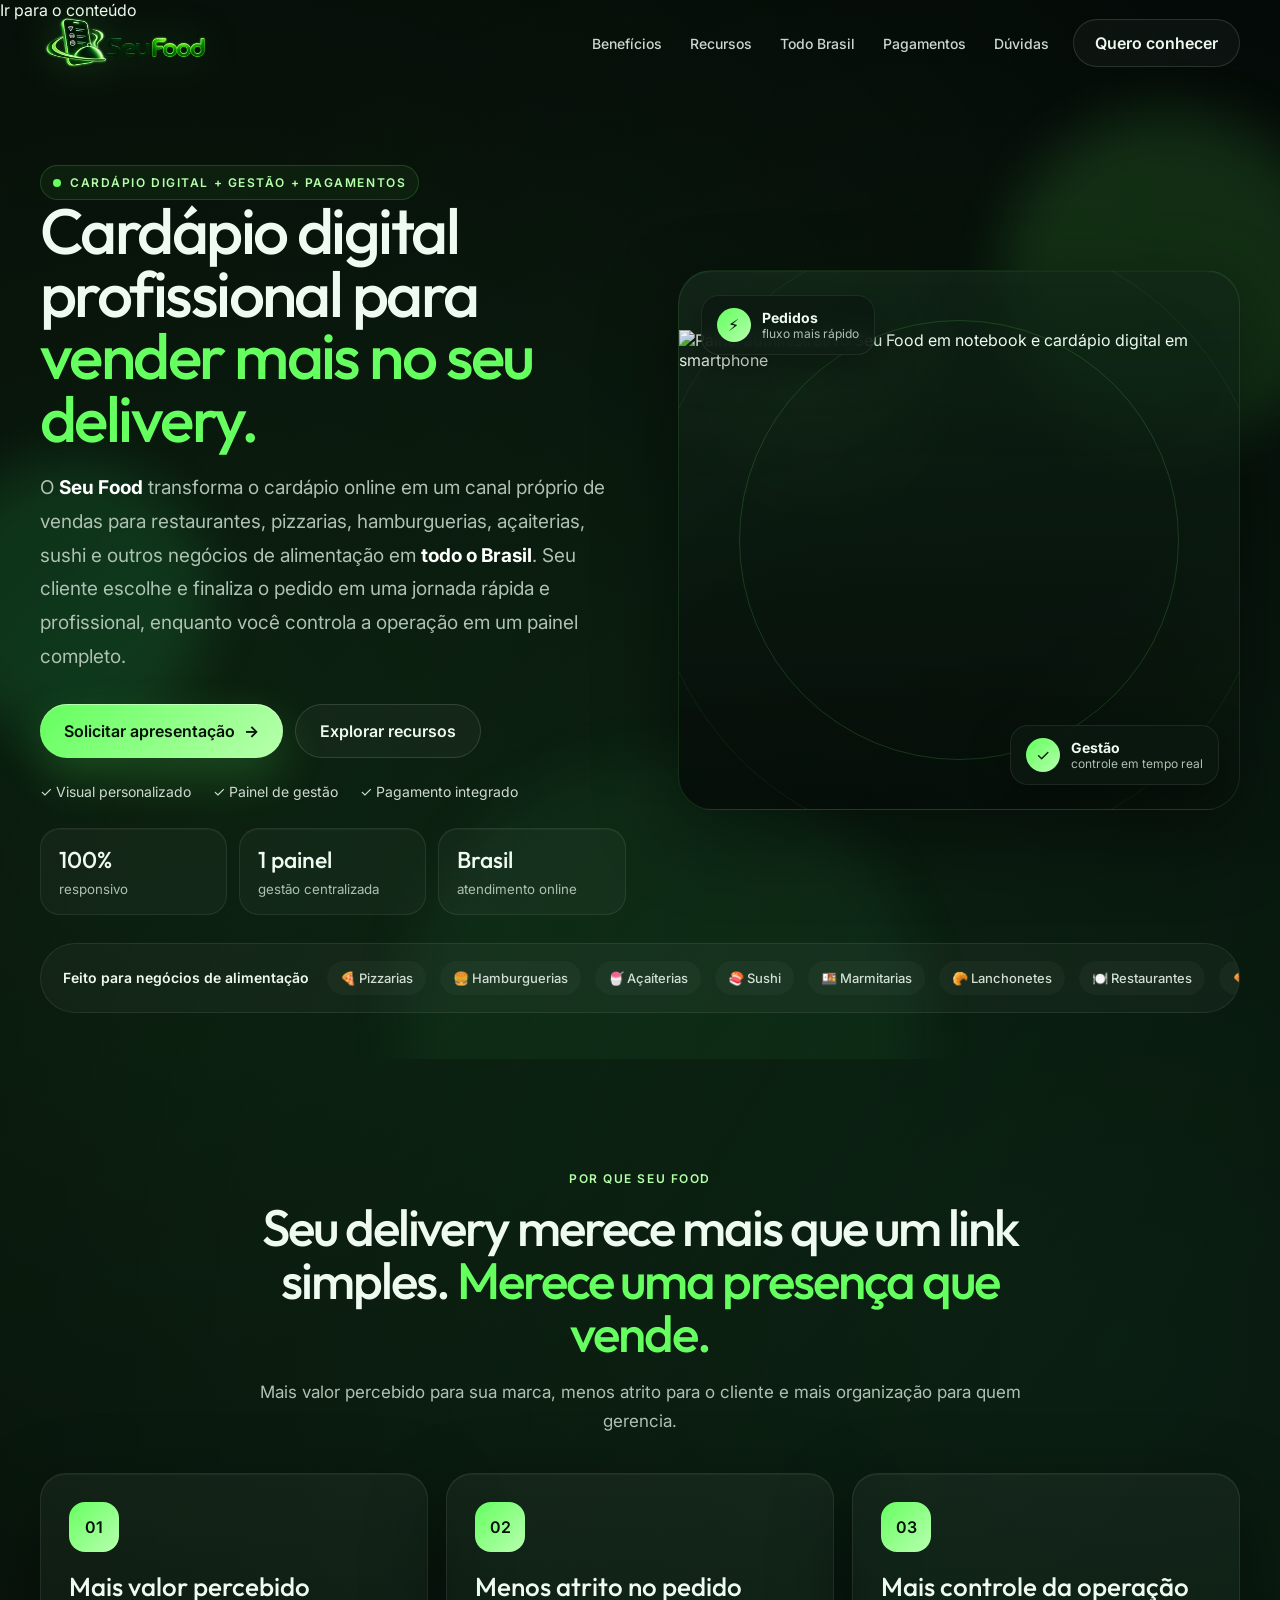
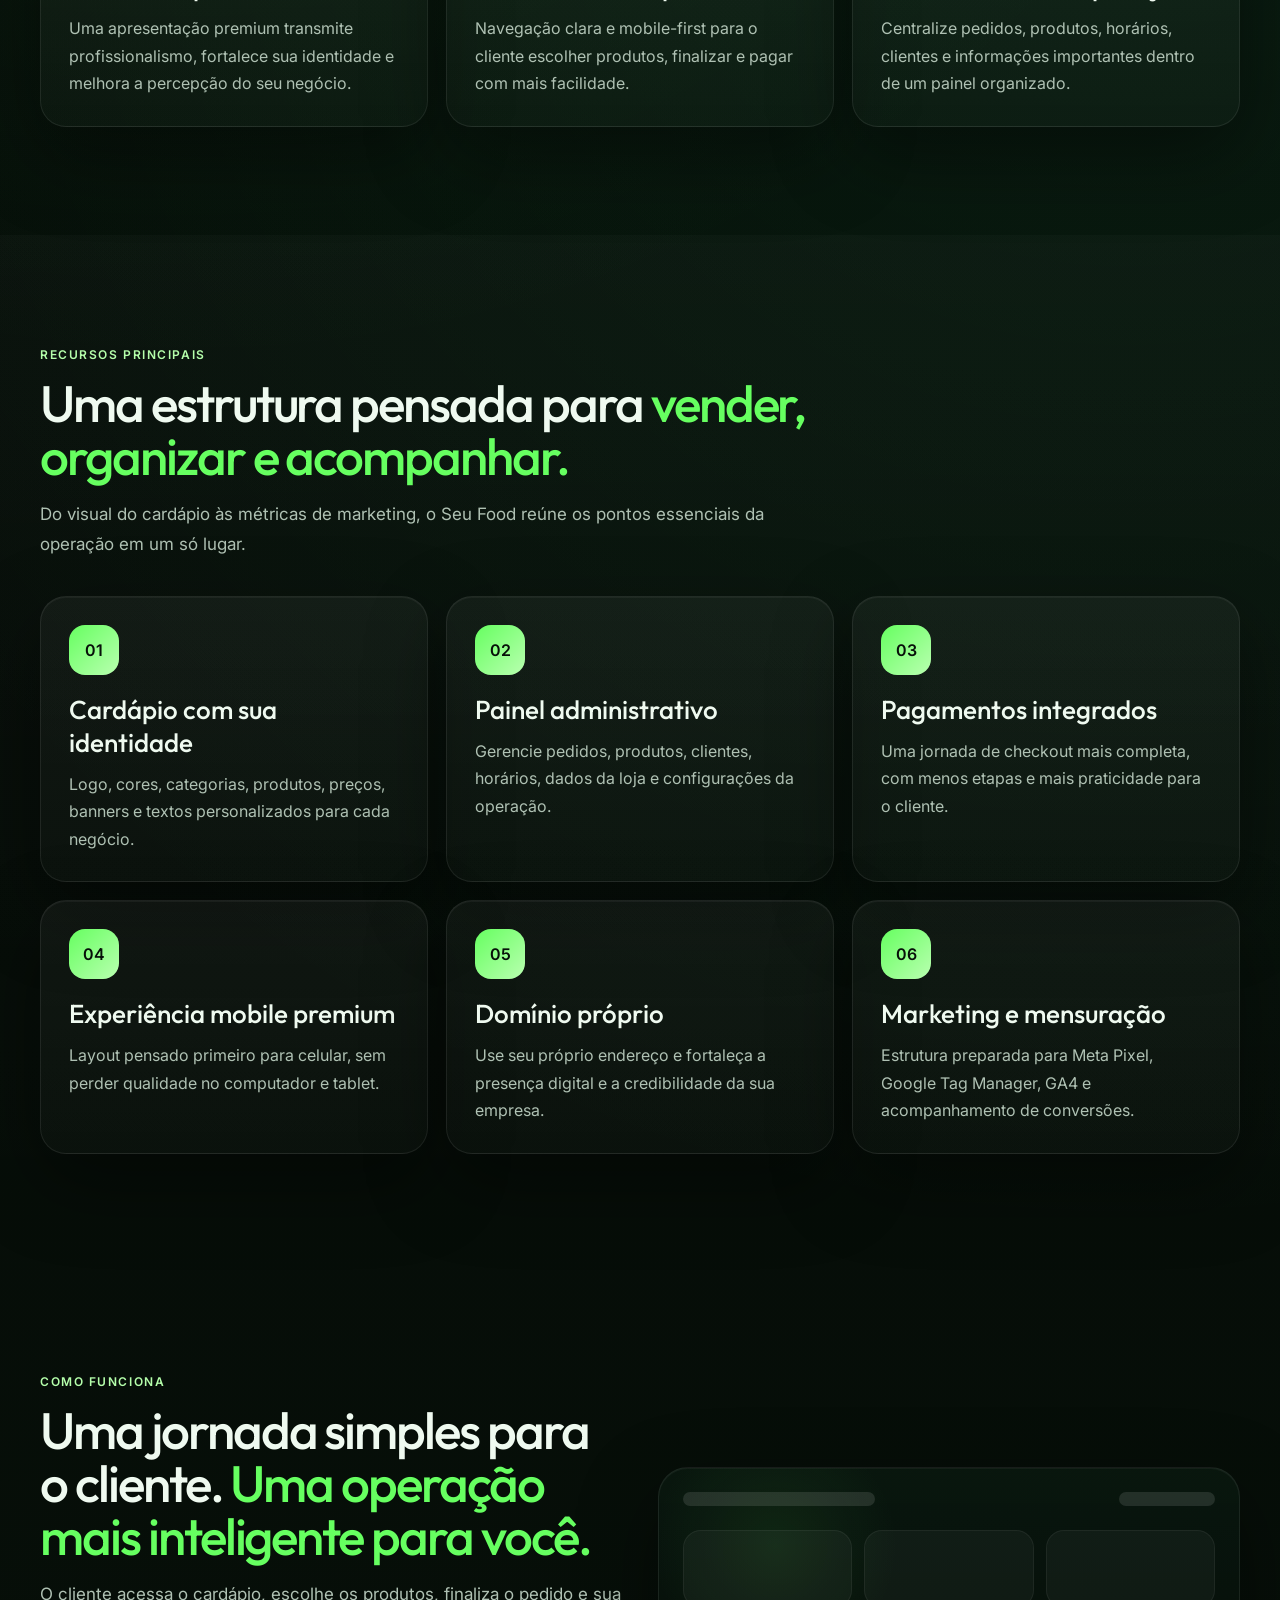
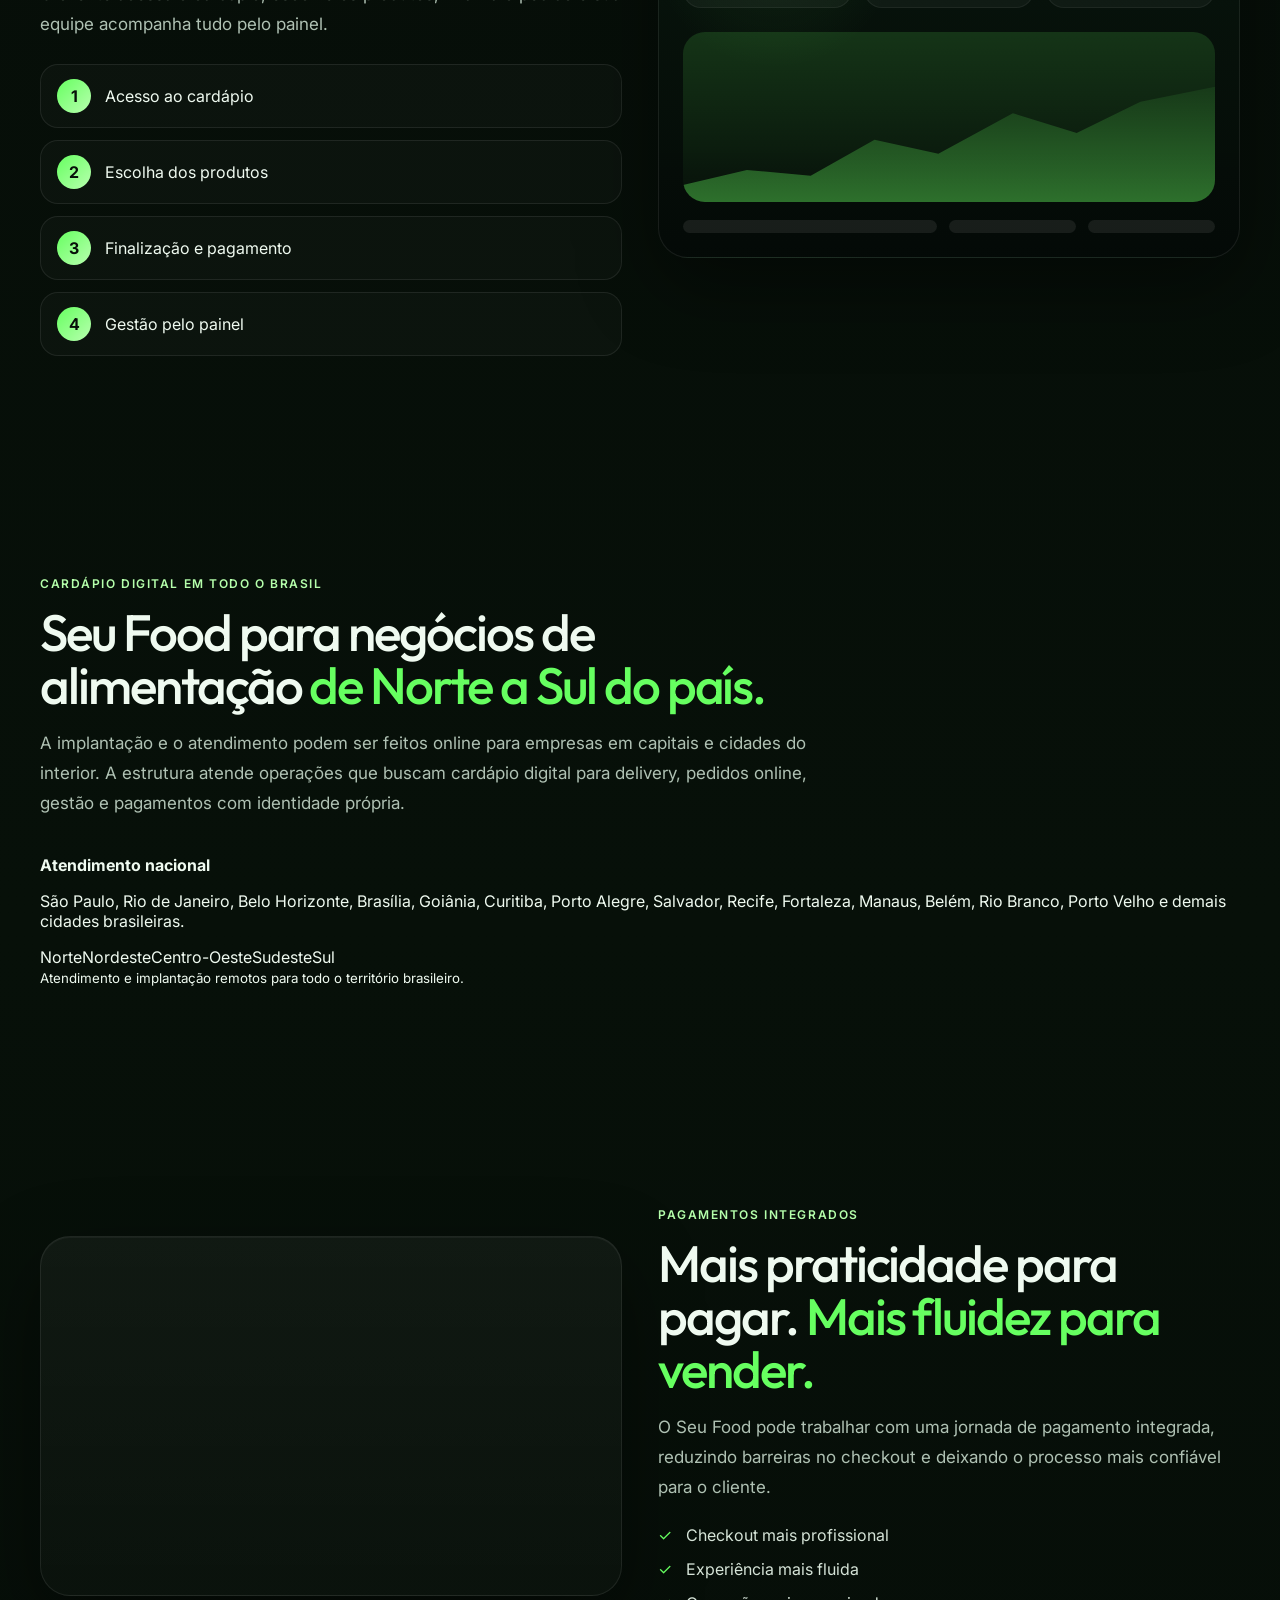
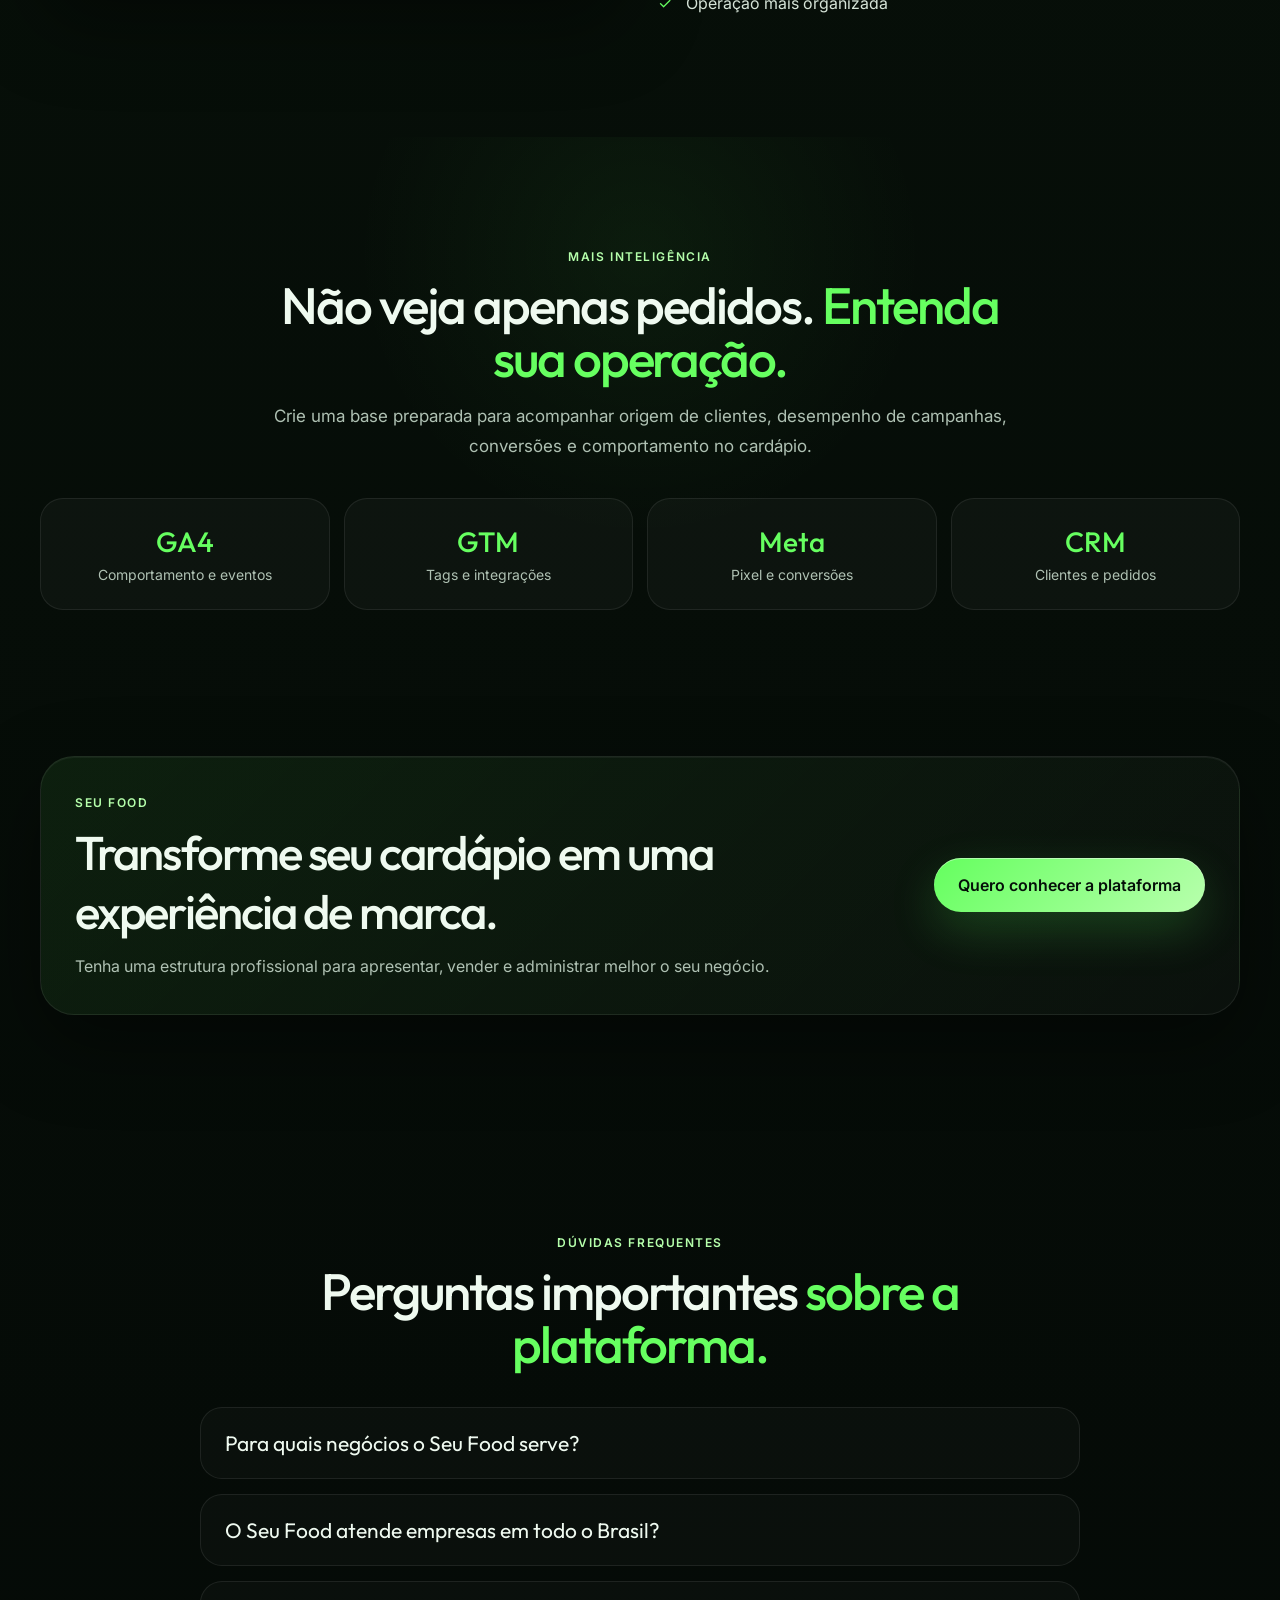
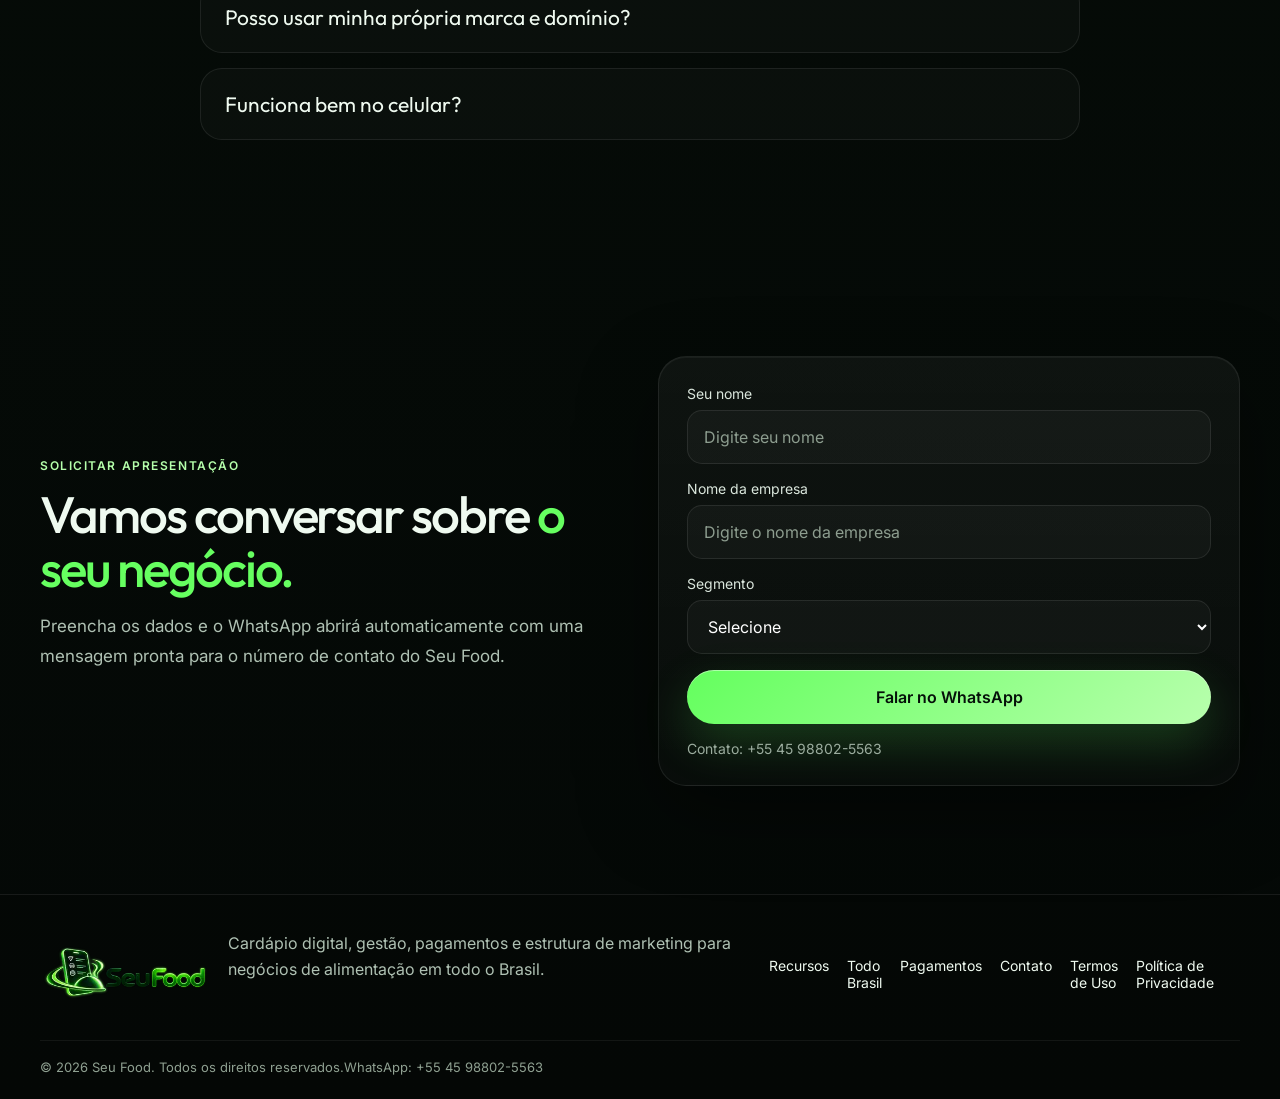
==== commit aa413de1: "Atualiza hero, SEO nacional e links legais" ====
--- a/index.html
+++ b/index.html
@@ -4,26 +4,100 @@
   <meta charset="utf-8">
   <meta name="viewport" content="width=device-width,initial-scale=1,viewport-fit=cover">
   <meta name="theme-color" content="#040806">
-  <meta name="description" content="Seu Food: cardápio digital profissional com painel de gestão, pagamentos integrados, domínio próprio e estrutura de marketing para negócios de alimentação.">
-  <meta name="robots" content="index,follow,max-image-preview:large">
+  <meta name="description" content="Cardápio digital profissional para delivery, restaurantes, pizzarias, hamburguerias, açaiterias e sushi em todo o Brasil. Gestão, pagamentos, domínio próprio e métricas com o Seu Food.">
+  <meta name="robots" content="index,follow,max-image-preview:large,max-snippet:-1,max-video-preview:-1">
+  <meta name="author" content="Seu Food">
+  <meta name="geo.region" content="BR">
+  <meta name="geo.placename" content="Brasil">
+  <meta name="language" content="pt-BR">
+
+  <title>Cardápio Digital para Delivery em Todo Brasil | Seu Food</title>
+  <link rel="canonical" href="https://wakiloncardapio.github.io/siteseufood/">
+  <link rel="alternate" hreflang="pt-BR" href="https://wakiloncardapio.github.io/siteseufood/">
+
   <meta property="og:type" content="website">
-  <meta property="og:title" content="Seu Food | Cardápio digital premium para o seu negócio">
-  <meta property="og:description" content="Venda com mais presença, mais controle e uma experiência digital mais profissional.">
-  <meta property="og:image" content="assets/logo-seufood-exato.webp">
-  <title>Seu Food | Cardápio digital premium</title>
-  <link rel="icon" href="assets/favicon.svg" type="image/svg+xml">
+  <meta property="og:locale" content="pt_BR">
+  <meta property="og:site_name" content="Seu Food">
+  <meta property="og:title" content="Cardápio Digital para Delivery em Todo Brasil | Seu Food">
+  <meta property="og:description" content="Cardápio digital com painel de gestão, pagamentos, domínio próprio e estrutura de marketing para negócios de alimentação em todo o Brasil.">
+  <meta property="og:url" content="https://wakiloncardapio.github.io/siteseufood/">
+  <meta property="og:image" content="https://wakiloncardapio.github.io/siteseufood/assets/seufood-painel-cardapio.webp">
+  <meta property="og:image:alt" content="Seu Food - cardápio digital e painel de gestão para delivery">
+  <meta name="twitter:card" content="summary_large_image">
+  <meta name="twitter:title" content="Cardápio Digital para Delivery | Seu Food">
+  <meta name="twitter:description" content="Gestão, pedidos, pagamentos e uma experiência profissional para negócios de alimentação em todo o Brasil.">
+  <meta name="twitter:image" content="https://wakiloncardapio.github.io/siteseufood/assets/seufood-painel-cardapio.webp">
+
+  <link rel="icon" type="image/png" sizes="96x96" href="assets/favicon.png">
+  <link rel="preload" href="assets/seufood-painel-cardapio.webp" as="image" type="image/webp" fetchpriority="high">
   <link rel="preconnect" href="https://fonts.googleapis.com">
   <link rel="preconnect" href="https://fonts.gstatic.com" crossorigin>
   <link href="https://fonts.googleapis.com/css2?family=Inter:wght@400;500;600&family=Outfit:wght@300;400;500;600&display=swap" rel="stylesheet">
   <link rel="stylesheet" href="styles.css">
+
+  <script type="application/ld+json">
+  {
+    "@context":"https://schema.org",
+    "@graph":[
+      {
+        "@type":"Organization",
+        "@id":"https://wakiloncardapio.github.io/siteseufood/#organization",
+        "name":"Seu Food",
+        "url":"https://wakiloncardapio.github.io/siteseufood/",
+        "logo":"https://wakiloncardapio.github.io/siteseufood/assets/favicon.png",
+        "areaServed":{"@type":"Country","name":"Brasil"},
+        "contactPoint":[{
+          "@type":"ContactPoint",
+          "telephone":"+55-45-98802-5563",
+          "contactType":"sales",
+          "areaServed":"BR",
+          "availableLanguage":["pt-BR"]
+        }]
+      },
+      {
+        "@type":"SoftwareApplication",
+        "@id":"https://wakiloncardapio.github.io/siteseufood/#software",
+        "name":"Seu Food",
+        "applicationCategory":"BusinessApplication",
+        "operatingSystem":"Web",
+        "provider":{"@id":"https://wakiloncardapio.github.io/siteseufood/#organization"},
+        "description":"Plataforma de cardápio digital com painel de gestão, pedidos, pagamentos integrados, domínio próprio e métricas para negócios de alimentação no Brasil.",
+        "areaServed":{"@type":"Country","name":"Brasil"}
+      },
+      {
+        "@type":"Service",
+        "@id":"https://wakiloncardapio.github.io/siteseufood/#service",
+        "name":"Cardápio digital para delivery e negócios de alimentação",
+        "serviceType":"Cardápio digital, pedidos online, gestão e pagamentos",
+        "provider":{"@id":"https://wakiloncardapio.github.io/siteseufood/#organization"},
+        "areaServed":{"@type":"Country","name":"Brasil"},
+        "audience":{"@type":"BusinessAudience","audienceType":"Restaurantes, pizzarias, hamburguerias, açaiterias, sushi, marmitarias e lanchonetes"}
+      },
+      {
+        "@type":"FAQPage",
+        "mainEntity":[
+          {"@type":"Question","name":"Para quais negócios o Seu Food serve?","acceptedAnswer":{"@type":"Answer","text":"O Seu Food atende pizzarias, hamburguerias, açaiterias, sushi, marmitarias, lanchonetes, restaurantes e outros negócios de alimentação."}},
+          {"@type":"Question","name":"O Seu Food atende empresas em todo o Brasil?","acceptedAnswer":{"@type":"Answer","text":"Sim. A implantação e o atendimento podem ser feitos online para negócios de alimentação em todas as regiões do Brasil."}},
+          {"@type":"Question","name":"Posso usar minha própria marca e domínio?","acceptedAnswer":{"@type":"Answer","text":"Sim. O cardápio pode receber a identidade visual do negócio e trabalhar com domínio próprio."}},
+          {"@type":"Question","name":"Funciona bem no celular?","acceptedAnswer":{"@type":"Answer","text":"Sim. A experiência é desenvolvida com prioridade para celular e também funciona em tablet e computador."}}
+        ]
+      }
+    ]
+  }
+  </script>
 </head>
 <body>
+  <a class="skip-link" href="#conteudo">Ir para o conteúdo</a>
+
   <header class="site-header" id="topo">
     <div class="container nav-wrap">
-      <a class="brand" href="#topo" aria-label="Seu Food - início"><img src="assets/logo-seufood-exato.webp" alt="Seu Food"></a>
+      <a class="brand" href="#topo" aria-label="Seu Food - início">
+        <img src="assets/logo-seufood-exato.webp" alt="Seu Food" width="170" height="85">
+      </a>
       <nav class="desktop-nav" aria-label="Navegação principal">
         <a href="#beneficios">Benefícios</a>
         <a href="#recursos">Recursos</a>
+        <a href="#brasil">Todo Brasil</a>
         <a href="#pagamentos">Pagamentos</a>
         <a href="#faq">Dúvidas</a>
       </nav>
@@ -31,40 +105,45 @@
       <button class="menu-button" type="button" aria-label="Abrir menu" aria-expanded="false" aria-controls="mobile-menu"><span></span><span></span><span></span></button>
     </div>
     <div class="mobile-menu" id="mobile-menu" hidden>
-      <a href="#beneficios">Benefícios</a><a href="#recursos">Recursos</a><a href="#pagamentos">Pagamentos</a><a href="#faq">Dúvidas</a><a class="btn btn-primary" href="#contato">Quero conhecer</a>
+      <a href="#beneficios">Benefícios</a>
+      <a href="#recursos">Recursos</a>
+      <a href="#brasil">Todo Brasil</a>
+      <a href="#pagamentos">Pagamentos</a>
+      <a href="#faq">Dúvidas</a>
+      <a class="btn btn-primary" href="#contato">Quero conhecer</a>
     </div>
   </header>
 
-  <main>
+  <main id="conteudo">
     <section class="hero">
       <div class="orb orb-a"></div><div class="orb orb-b"></div><div class="orb orb-c"></div><div class="grid-fx"></div>
       <div class="container hero-grid">
         <div class="hero-copy reveal">
-          <div class="eyebrow"><span></span> Plataforma premium para pedidos online</div>
-          <img class="hero-logo" src="assets/logo-seufood-exato.webp" alt="Logo Seu Food">
-          <h1>Venda com mais presença, mais controle e uma <em>experiência muito mais profissional.</em></h1>
-          <p>O <strong>Seu Food</strong> transforma o cardápio digital em um canal próprio de vendas. Seu cliente encontra, escolhe e finaliza o pedido em uma jornada mais bonita, rápida e organizada — enquanto você controla a operação em um painel completo.</p>
+          <div class="eyebrow"><span></span> Cardápio digital + gestão + pagamentos</div>
+          <h1>Cardápio digital profissional para <em>vender mais no seu delivery.</em></h1>
+          <p>O <strong>Seu Food</strong> transforma o cardápio online em um canal próprio de vendas para restaurantes, pizzarias, hamburguerias, açaiterias, sushi e outros negócios de alimentação em <strong>todo o Brasil</strong>. Seu cliente escolhe e finaliza o pedido em uma jornada rápida e profissional, enquanto você controla a operação em um painel completo.</p>
           <div class="hero-actions"><a class="btn btn-primary btn-large" href="#contato">Solicitar apresentação <b>→</b></a><a class="btn btn-ghost btn-large" href="#recursos">Explorar recursos</a></div>
           <div class="hero-points"><span>✓ Visual personalizado</span><span>✓ Painel de gestão</span><span>✓ Pagamento integrado</span></div>
-          <div class="hero-stats"><article><strong>100%</strong><small>responsivo</small></article><article><strong>1 painel</strong><small>gestão centralizada</small></article><article><strong>Sua marca</strong><small>domínio e identidade</small></article></div>
-        </div>
+          <div class="hero-stats"><article><strong>100%</strong><small>responsivo</small></article><article><strong>1 painel</strong><small>gestão centralizada</small></article><article><strong>Brasil</strong><small>atendimento online</small></article></div>
+        </div>
+
         <div class="hero-visual reveal" id="parallax-card">
           <div class="product-stage">
             <div class="ring ring-one"></div><div class="ring ring-two"></div>
             <div class="float-card float-one"><i>⚡</i><div><strong>Pedidos</strong><small>fluxo mais rápido</small></div></div>
             <div class="float-card float-two"><i>✓</i><div><strong>Gestão</strong><small>controle em tempo real</small></div></div>
-            <img src="assets/mockup-painel-cardapio.webp" alt="Painel administrativo e cardápio mobile Seu Food" fetchpriority="high">
+            <img src="assets/seufood-painel-cardapio.webp" width="420" height="420" alt="Painel administrativo Seu Food em notebook e cardápio digital em smartphone" fetchpriority="high">
           </div>
         </div>
       </div>
-      <div class="container segment-strip reveal"><span>Feito para negócios de alimentação</span><div class="ticker"><b>🍕 Pizzarias</b><b>🍔 Hamburguerias</b><b>🍧 Açaíterias</b><b>🍣 Sushi</b><b>🍱 Marmitarias</b><b>🥐 Lanchonetes</b><b>🍕 Pizzarias</b><b>🍔 Hamburguerias</b></div></div>
+      <div class="container segment-strip reveal"><span>Feito para negócios de alimentação</span><div class="ticker"><b>🍕 Pizzarias</b><b>🍔 Hamburguerias</b><b>🍧 Açaíterias</b><b>🍣 Sushi</b><b>🍱 Marmitarias</b><b>🥐 Lanchonetes</b><b>🍽️ Restaurantes</b><b>🍕 Pizzarias</b><b>🍔 Hamburguerias</b></div></div>
     </section>
 
     <section class="section" id="beneficios">
       <div class="container">
         <div class="section-heading centered reveal"><span class="kicker">Por que Seu Food</span><h2>Seu delivery merece mais que um link simples. <em>Merece uma presença que vende.</em></h2><p>Mais valor percebido para sua marca, menos atrito para o cliente e mais organização para quem gerencia.</p></div>
         <div class="benefit-grid">
-          <article class="glass reveal"><span>01</span><h3>Mais valor percebido</h3><p>Uma apresentação premium transmite mais profissionalismo, fortalece sua identidade e melhora a percepção do seu negócio.</p></article>
+          <article class="glass reveal"><span>01</span><h3>Mais valor percebido</h3><p>Uma apresentação premium transmite profissionalismo, fortalece sua identidade e melhora a percepção do seu negócio.</p></article>
           <article class="glass reveal"><span>02</span><h3>Menos atrito no pedido</h3><p>Navegação clara e mobile-first para o cliente escolher produtos, finalizar e pagar com mais facilidade.</p></article>
           <article class="glass reveal"><span>03</span><h3>Mais controle da operação</h3><p>Centralize pedidos, produtos, horários, clientes e informações importantes dentro de um painel organizado.</p></article>
         </div>
@@ -92,9 +171,25 @@
       </div>
     </section>
 
+    <section class="section nationwide" id="brasil">
+      <div class="container nationwide-grid">
+        <div class="section-heading reveal">
+          <span class="kicker">Cardápio digital em todo o Brasil</span>
+          <h2>Seu Food para negócios de alimentação <em>de Norte a Sul do país.</em></h2>
+          <p>A implantação e o atendimento podem ser feitos online para empresas em capitais e cidades do interior. A estrutura atende operações que buscam cardápio digital para delivery, pedidos online, gestão e pagamentos com identidade própria.</p>
+        </div>
+        <div class="coverage-card reveal">
+          <strong>Atendimento nacional</strong>
+          <p>São Paulo, Rio de Janeiro, Belo Horizonte, Brasília, Goiânia, Curitiba, Porto Alegre, Salvador, Recife, Fortaleza, Manaus, Belém, Rio Branco, Porto Velho e demais cidades brasileiras.</p>
+          <div class="coverage-tags"><span>Norte</span><span>Nordeste</span><span>Centro-Oeste</span><span>Sudeste</span><span>Sul</span></div>
+          <small>Atendimento e implantação remotos para todo o território brasileiro.</small>
+        </div>
+      </div>
+    </section>
+
     <section class="section payment-section" id="pagamentos">
       <div class="container split reverse">
-        <div class="payment-visual reveal"><img src="assets/mercado-pago.webp" alt="Mercado Pago"></div>
+        <div class="payment-visual reveal"><img src="assets/mercado-pago.webp" width="2033" height="774" loading="lazy" alt="Integração de pagamentos Mercado Pago no Seu Food"></div>
         <div class="copy reveal"><span class="kicker">Pagamentos integrados</span><h2>Mais praticidade para pagar. <em>Mais fluidez para vender.</em></h2><p>O Seu Food pode trabalhar com uma jornada de pagamento integrada, reduzindo barreiras no checkout e deixando o processo mais confiável para o cliente.</p><ul><li>Checkout mais profissional</li><li>Experiência mais fluida</li><li>Operação mais organizada</li></ul></div>
       </div>
     </section>
@@ -110,19 +205,30 @@
 
     <section class="section" id="faq">
       <div class="container"><div class="section-heading centered reveal"><span class="kicker">Dúvidas frequentes</span><h2>Perguntas importantes <em>sobre a plataforma.</em></h2></div>
-        <div class="faq-list"><details class="reveal"><summary>Para quais negócios o Seu Food serve?</summary><p>Pizzarias, hamburguerias, açaiterias, sushi, marmitarias, lanchonetes e outros negócios de alimentação.</p></details><details class="reveal"><summary>Posso usar minha própria marca?</summary><p>Sim. A proposta é entregar uma experiência alinhada à identidade visual de cada empresa.</p></details><details class="reveal"><summary>Funciona bem no celular?</summary><p>Sim. A experiência é pensada com prioridade para mobile e também se adapta a tablet e computador.</p></details><details class="reveal"><summary>Posso usar domínio próprio?</summary><p>Sim. O domínio próprio ajuda a tornar a operação mais profissional e fortalecer sua marca.</p></details></div>
+        <div class="faq-list">
+          <details class="reveal"><summary>Para quais negócios o Seu Food serve?</summary><p>Pizzarias, hamburguerias, açaiterias, sushi, marmitarias, lanchonetes, restaurantes e outros negócios de alimentação.</p></details>
+          <details class="reveal"><summary>O Seu Food atende empresas em todo o Brasil?</summary><p>Sim. A implantação e o atendimento podem ser feitos online para empresas nas cinco regiões do Brasil, tanto em capitais quanto em cidades do interior.</p></details>
+          <details class="reveal"><summary>Posso usar minha própria marca e domínio?</summary><p>Sim. A proposta é entregar uma experiência alinhada à identidade visual de cada empresa e permitir o uso de domínio próprio.</p></details>
+          <details class="reveal"><summary>Funciona bem no celular?</summary><p>Sim. A experiência é pensada com prioridade para mobile e também se adapta a tablet e computador.</p></details>
+        </div>
       </div>
     </section>
 
     <section class="section contact-section" id="contato">
       <div class="container split">
         <div class="copy reveal"><span class="kicker">Solicitar apresentação</span><h2>Vamos conversar sobre <em>o seu negócio.</em></h2><p>Preencha os dados e o WhatsApp abrirá automaticamente com uma mensagem pronta para o número de contato do Seu Food.</p></div>
-        <form class="contact-form reveal" id="lead-form"><label><span>Seu nome</span><input type="text" name="nome" placeholder="Digite seu nome" required></label><label><span>Nome da empresa</span><input type="text" name="empresa" placeholder="Digite o nome da empresa" required></label><label><span>Segmento</span><select name="segmento" required><option value="" selected disabled>Selecione</option><option>Pizzaria</option><option>Hamburgueria</option><option>Açaíteria</option><option>Sushi</option><option>Marmitaria</option><option>Lanchonete</option><option>Outro</option></select></label><button class="btn btn-primary btn-large" type="submit">Falar no WhatsApp</button><p id="form-note" class="form-note">Contato: +55 45 98802-5563</p></form>
+        <form class="contact-form reveal" id="lead-form"><label><span>Seu nome</span><input type="text" name="nome" autocomplete="name" placeholder="Digite seu nome" required></label><label><span>Nome da empresa</span><input type="text" name="empresa" autocomplete="organization" placeholder="Digite o nome da empresa" required></label><label><span>Segmento</span><select name="segmento" required><option value="" selected disabled>Selecione</option><option>Restaurante</option><option>Pizzaria</option><option>Hamburgueria</option><option>Açaíteria</option><option>Sushi</option><option>Marmitaria</option><option>Lanchonete</option><option>Outro</option></select></label><button class="btn btn-primary btn-large" type="submit">Falar no WhatsApp</button><p id="form-note" class="form-note">Contato: +55 45 98802-5563</p></form>
       </div>
     </section>
   </main>
 
-  <footer><div class="container footer-wrap"><img src="assets/logo-seufood-exato.webp" alt="Seu Food"><p>Cardápio digital, gestão, pagamentos e estrutura de marketing para negócios de alimentação.</p><div><a href="#recursos">Recursos</a><a href="#pagamentos">Pagamentos</a><a href="#contato">Contato</a></div></div><div class="container footer-bottom">© <span id="year"></span> Seu Food. Todos os direitos reservados.</div></footer>
+  <footer>
+    <div class="container footer-wrap">
+      <div class="footer-brand"><img src="assets/logo-seufood-exato.webp" width="170" height="85" loading="lazy" alt="Seu Food"><p>Cardápio digital, gestão, pagamentos e estrutura de marketing para negócios de alimentação em todo o Brasil.</p></div>
+      <div class="footer-links"><a href="#recursos">Recursos</a><a href="#brasil">Todo Brasil</a><a href="#pagamentos">Pagamentos</a><a href="#contato">Contato</a><a href="termos-de-uso.html">Termos de Uso</a><a href="politica-de-privacidade.html">Política de Privacidade</a></div>
+    </div>
+    <div class="container footer-bottom"><span>© <span id="year"></span> Seu Food. Todos os direitos reservados.</span><span>WhatsApp: +55 45 98802-5563</span></div>
+  </footer>
   <button class="back-to-top" type="button" aria-label="Voltar ao topo">↑</button>
   <script src="script.js" defer></script>
 </body>
--- a/styles.css
+++ b/styles.css
@@ -1,210 +1,3 @@
-/* Seu Food — Landing Page
-   Estrutura estática otimizada para GitHub + Cloudflare Pages */
-
-:root {
-  --bg: #06110a;
-  --bg-2: #0a1810;
-  --surface: #0e2015;
-  --surface-2: #11271a;
-  --surface-light: #f5faf6;
-  --text: #f5fff7;
-  --muted: #a9bbb0;
-  --ink: #102017;
-  --ink-muted: #5d6e63;
-  --green: #31e86f;
-  --green-2: #8cffae;
-  --green-dark: #17a94a;
-  --line: rgba(255,255,255,.09);
-  --line-dark: rgba(16,32,23,.12);
-  --shadow: 0 24px 80px rgba(0,0,0,.28);
-  --radius-lg: 30px;
-  --radius-md: 20px;
-  --radius-sm: 14px;
-  --max: 1180px;
-}
-
-* { box-sizing: border-box; }
-
-html { scroll-behavior: smooth; scroll-padding-top: 88px; }
-body { margin: 0; font-family: "Roboto", system-ui, -apple-system, BlinkMacSystemFont, "Segoe UI", sans-serif; background: var(--bg); color: var(--text); -webkit-font-smoothing: antialiased; overflow-x: hidden; }
-img { max-width: 100%; display: block; }
-a { color: inherit; text-decoration: none; }
-button, input, select { font: inherit; }
-.container { width: min(calc(100% - 40px), var(--max)); margin-inline: auto; }
-.skip-link { position: fixed; top: -60px; left: 20px; z-index: 9999; background: #fff; color: #111; padding: 12px 16px; border-radius: 8px; }
-.skip-link:focus { top: 20px; }
-.site-header { position: fixed; inset: 0 0 auto 0; z-index: 1000; border-bottom: 1px solid transparent; transition: .25s ease; }
-.site-header.scrolled { background: rgba(6,17,10,.82); backdrop-filter: blur(18px); border-bottom-color: var(--line); }
-.nav-wrap { min-height: 78px; display: flex; align-items: center; gap: 28px; }
-.brand { display: inline-flex; align-items: center; gap: 10px; font-family: "Fredoka", sans-serif; font-size: 25px; font-weight: 700; letter-spacing: -.04em; white-space: nowrap; }
-.brand > span:last-child > span { color: var(--green); }
-.brand-mark { width: 36px; height: 36px; border-radius: 11px; display: grid; place-items: center; background: linear-gradient(145deg, var(--green), #13b64a); box-shadow: 0 10px 28px rgba(49,232,111,.22); }
-.brand-mark svg { width: 24px; fill: none; stroke: #07130c; stroke-width: 2.8; stroke-linecap: round; stroke-linejoin: round; }
-.desktop-nav { margin-left: auto; display: flex; align-items: center; gap: 25px; }
-.desktop-nav a { color: #c9d7cd; font-size: 14px; transition: .2s ease; }
-.desktop-nav a:hover { color: #fff; }
-.btn { border: 0; cursor: pointer; display: inline-flex; align-items: center; justify-content: center; gap: 9px; border-radius: 999px; padding: 13px 20px; font-weight: 700; transition: transform .2s ease, box-shadow .2s ease, background .2s ease; }
-.btn:hover { transform: translateY(-2px); }
-.btn svg { width: 19px; fill: none; stroke: currentColor; stroke-width: 2; stroke-linecap: round; stroke-linejoin: round; }
-.btn-primary { color: #031008; background: linear-gradient(135deg, var(--green), #69f493); box-shadow: 0 14px 40px rgba(49,232,111,.18); }
-.btn-primary:hover { box-shadow: 0 18px 48px rgba(49,232,111,.28); }
-.btn-outline { color: #eefbf1; border: 1px solid rgba(255,255,255,.18); background: rgba(255,255,255,.035); }
-.btn-ghost { color: #eefbf1; border: 1px solid var(--line); background: rgba(255,255,255,.045); }
-.btn-small { padding: 10px 17px; font-size: 14px; }
-.btn-large { min-height: 54px; padding-inline: 24px; }
-.menu-button { margin-left: auto; display: none; width: 42px; height: 42px; border-radius: 12px; background: rgba(255,255,255,.06); border: 1px solid var(--line); padding: 10px; }
-.menu-button span { height: 2px; margin: 4px 0; display: block; background: #fff; border-radius: 2px; }
-.mobile-menu { width: min(calc(100% - 32px), var(--max)); margin: 0 auto 14px; padding: 14px; background: rgba(13,31,20,.98); border: 1px solid var(--line); border-radius: 18px; box-shadow: var(--shadow); }
-.mobile-menu a:not(.btn) { display: block; padding: 12px 10px; color: #d8e5db; }
-.mobile-menu .btn { width: 100%; margin-top: 8px; }
-.hero { min-height: 100vh; padding: 150px 0 42px; position: relative; overflow: hidden; background: radial-gradient(circle at 74% 36%, rgba(26,174,74,.15), transparent 33%), linear-gradient(180deg, #07130c 0%, #06110a 100%); }
-.hero::before { content: ""; position: absolute; inset: 0; opacity: .32; background-image: linear-gradient(rgba(255,255,255,.025) 1px, transparent 1px), linear-gradient(90deg, rgba(255,255,255,.025) 1px, transparent 1px); background-size: 54px 54px; mask-image: linear-gradient(to bottom, #000, transparent 86%); }
-.hero-glow { position: absolute; border-radius: 50%; filter: blur(10px); pointer-events: none; }
-.hero-glow-1 { width: 420px; height: 420px; right: -120px; top: 110px; background: rgba(49,232,111,.075); }
-.hero-glow-2 { width: 260px; height: 260px; left: -100px; top: 400px; background: rgba(37,192,89,.06); }
-.hero-grid { position: relative; z-index: 2; display: grid; grid-template-columns: 1.02fr .98fr; align-items: center; gap: 54px; }
-.eyebrow, .section-kicker { display: inline-flex; align-items: center; gap: 9px; text-transform: uppercase; letter-spacing: .13em; color: var(--green-2); font-size: 12px; font-weight: 700; }
-.eyebrow { padding: 9px 12px; border: 1px solid rgba(49,232,111,.18); border-radius: 999px; background: rgba(49,232,111,.055); }
-.pulse-dot { width: 8px; height: 8px; border-radius: 50%; background: var(--green); box-shadow: 0 0 0 0 rgba(49,232,111,.5); animation: pulse 2s infinite; }
-@keyframes pulse { 70% { box-shadow: 0 0 0 8px rgba(49,232,111,0); } 100% { box-shadow: 0 0 0 0 rgba(49,232,111,0); } }
-h1,h2,h3,p { margin-top: 0; }
-h1,h2,h3 { font-family: "Fredoka", sans-serif; letter-spacing: -.035em; }
-.hero h1 { margin: 24px 0 20px; max-width: 710px; font-size: clamp(48px, 5.3vw, 78px); line-height: .99; font-weight: 700; }
-.hero h1 span { display: block; color: var(--green); }
-.hero-text { max-width: 650px; color: #b9c9bf; font-size: clamp(17px, 1.6vw, 20px); line-height: 1.7; }
-.hero-actions { margin-top: 30px; display: flex; flex-wrap: wrap; gap: 12px; }
-.hero-points { display: flex; flex-wrap: wrap; gap: 16px 22px; margin-top: 26px; color: #cbd7cf; font-size: 14px; }
-.hero-points span { display: inline-flex; align-items: center; gap: 8px; }
-.hero-points i { width: 20px; height: 20px; display: grid; place-items: center; border-radius: 50%; font-style: normal; color: var(--green); background: rgba(49,232,111,.1); }
-.hero-visual { min-width: 0; }
-.product-stage { min-height: 500px; position: relative; display: grid; place-items: center; border: 1px solid rgba(255,255,255,.09); border-radius: 36px; background: radial-gradient(circle at 50% 30%, rgba(49,232,111,.12), transparent 42%), linear-gradient(145deg, rgba(255,255,255,.045), rgba(255,255,255,.015)); box-shadow: 0 32px 90px rgba(0,0,0,.32), inset 0 1px 0 rgba(255,255,255,.05); overflow: hidden; }
-.stage-grid { position: absolute; inset: 0; opacity: .2; background-image: linear-gradient(rgba(255,255,255,.05) 1px, transparent 1px), linear-gradient(90deg, rgba(255,255,255,.05) 1px, transparent 1px); background-size: 36px 36px; mask-image: radial-gradient(circle, #000, transparent 74%); }
-.product-stage::after { content: ""; width: 330px; height: 60px; position: absolute; bottom: 62px; left: 50%; transform: translateX(-50%); background: rgba(49,232,111,.18); filter: blur(38px); border-radius: 50%; }
-.product-stage img { position: relative; z-index: 2; width: 104%; max-width: 680px; mix-blend-mode: screen; filter: contrast(1.03); }
-.floating-badge { position: absolute; z-index: 4; display: flex; align-items: center; gap: 10px; padding: 11px 13px; border-radius: 15px; border: 1px solid rgba(255,255,255,.12); background: rgba(10,25,16,.9); backdrop-filter: blur(12px); box-shadow: 0 15px 45px rgba(0,0,0,.24); }
-.floating-badge strong, .floating-badge small { display: block; }
-.floating-badge strong { font-size: 13px; }
-.floating-badge small { color: #93aa9b; font-size: 11px; margin-top: 2px; }
-.mini-icon { width: 30px; height: 30px; border-radius: 10px; display: grid; place-items: center; color: #06110a; background: var(--green); font-weight: 900; }
-.badge-orders { top: 44px; right: 26px; }
-.badge-payment { bottom: 40px; left: 24px; }
-.niche-strip { position: relative; z-index: 3; margin-top: 76px; padding-top: 26px; border-top: 1px solid var(--line); display: flex; align-items: center; gap: 28px; }
-.niche-strip > span { color: #789084; font-size: 13px; white-space: nowrap; }
-.niche-list { width: 100%; display: flex; justify-content: space-between; gap: 18px; overflow: auto; scrollbar-width: none; }
-.niche-list::-webkit-scrollbar { display:none; }
-.niche-list b { flex: 0 0 auto; font-size: 13px; color: #d7e3da; }
-.section { padding: 110px 0; }
-.section-soft { background: var(--surface-light); color: var(--ink); }
-.section-dark { background: #08160e; }
-.section-heading { max-width: 760px; margin-bottom: 48px; }
-.section-heading.centered { text-align: center; margin-inline: auto; }
-.section-heading h2, .workflow-copy h2, .payment-copy h2, .compare-copy h2, .cta-copy h2 { margin: 12px 0 16px; font-size: clamp(36px, 4vw, 56px); line-height: 1.06; }
-.section-heading h2 span, .workflow-copy h2 span, .payment-copy h2 span, .compare-copy h2 span, .cta-copy h2 span { color: var(--green-dark); }
-.product-showcase { background: #fff; color: var(--ink); }
-.product-showcase .section-kicker, .section-soft .section-kicker, .faq-section .section-kicker { color: var(--green-dark); }
-.section-heading p, .workflow-copy > p, .payment-copy > p, .compare-copy > p, .cta-copy > p { color: var(--ink-muted); line-height: 1.75; font-size: 17px; }
-.showcase-frame { overflow: hidden; border-radius: 30px; border: 1px solid rgba(0,0,0,.08); box-shadow: 0 30px 80px rgba(16,32,23,.14); background: #0b140e; }
-.showcase-frame img { width: 100%; }
-.feature-grid { display: grid; grid-template-columns: repeat(3, 1fr); gap: 16px; }
-.feature-card { min-height: 250px; padding: 27px; position: relative; overflow: hidden; border-radius: 22px; border: 1px solid var(--line-dark); background: #fff; box-shadow: 0 10px 35px rgba(16,32,23,.04); }
-.feature-card.featured { grid-column: span 2; min-height: 330px; background: linear-gradient(145deg, #0b1a11, #0d2416); color: #fff; }
-.feature-icon { width: 42px; height: 42px; display: grid; place-items: center; border-radius: 12px; background: #e9faee; color: var(--green-dark); font-family: "Fredoka"; font-weight: 700; font-size: 13px; }
-.featured .feature-icon { background: rgba(49,232,111,.11); color: var(--green); }
-.feature-card h3 { margin: 22px 0 10px; font-size: 23px; }
-.feature-card p { margin: 0; color: #66766c; line-height: 1.65; font-size: 15px; }
-.featured p { color: #9eb2a5; max-width: 62%; }
-.mini-browser { width: 42%; position: absolute; right: 22px; bottom: -28px; padding: 10px; border-radius: 16px 16px 0 0; background: #f9fcfa; box-shadow: 0 20px 50px rgba(0,0,0,.2); }
-.browser-top { display:flex; gap:4px; padding-bottom:8px; }
-.browser-top i { width:6px; height:6px; border-radius:50%; background:#d8dfda; }
-.browser-body { min-height: 120px; padding: 12px; border-radius: 10px; background:#f1f6f2; }
-.mock-line { height: 8px; border-radius: 99px; background:#cbd6ce; display:block; }
-.w60 { width:60%; }
-.mock-products { display:grid; grid-template-columns:repeat(3,1fr); gap:6px; margin-top:16px; }
-.mock-products b { height:65px; border-radius:8px; background:linear-gradient(#dcf9e5,#bcf2cc); }
-.workflow { background: #fff; color: var(--ink); }
-.workflow-grid, .payment-grid, .compare-grid { display: grid; grid-template-columns: 1fr 1fr; gap: 72px; align-items: center; }
-.workflow-copy .section-kicker, .payment-copy .section-kicker, .compare-copy .section-kicker { color: var(--green-dark); }
-.steps { margin-top: 34px; display: grid; gap: 14px; }
-.step { display: flex; gap: 14px; padding: 18px; border: 1px solid var(--line-dark); border-radius: 16px; background: #fbfdfb; }
-.step > span { flex: 0 0 38px; width: 38px; height: 38px; display: grid; place-items: center; border-radius: 12px; background: #e4f9e9; color: var(--green-dark); font-weight: 800; }
-.step strong,.step small { display:block; }
-.step strong { font-family:"Fredoka"; font-size:17px; margin:2px 0 5px; }
-.step small { color:#6f8075; line-height:1.55; }
-.dashboard-card { min-height: 430px; padding: 24px; border-radius: 28px; background: #0c1e13; color: #fff; box-shadow: 0 32px 80px rgba(12,30,19,.2); }
-.dashboard-head { display:flex; align-items:center; justify-content:space-between; padding-bottom:22px; border-bottom:1px solid rgba(255,255,255,.07); }
-.dashboard-head > div { display:flex; align-items:center; gap:9px; }
-.dashboard-head > span { font-size:11px; color:#91a598; padding:7px 10px; border:1px solid rgba(255,255,255,.09); border-radius:9px; }
-.status-dot { width:8px;height:8px;border-radius:50%;background:var(--green);box-shadow:0 0 0 5px rgba(49,232,111,.08); }
-.metric-row { display:grid; grid-template-columns:repeat(3,1fr); gap:10px; margin:18px 0 28px; }
-.metric-row > div { padding:15px; border-radius:15px; background:rgba(255,255,255,.045); border:1px solid rgba(255,255,255,.055); }
-.metric-row small,.metric-row strong,.metric-row em { display:block; }
-.metric-row small { color:#8fa396; font-size:11px; }
-.metric-row strong { font-family:"Fredoka"; font-size:22px; margin:7px 0; }
-.metric-row em { color:var(--green); font-size:10px; font-style:normal; }
-.chart { height:160px; display:flex; align-items:end; gap:8px; padding:16px 12px 0; background: repeating-linear-gradient(to top, rgba(255,255,255,.045) 0 1px, transparent 1px 40px); border-radius:14px; }
-.chart span { height:var(--h); flex:1; min-width:5px; border-radius:5px 5px 1px 1px; background:linear-gradient(to top, #13a646, var(--green)); opacity:.9; }
-.chart-labels { display:flex; justify-content:space-between; color:#6f8878; font-size:10px; padding:8px 12px 0; }
-.payment-section { background: #f4faf6; color: var(--ink); }
-.payment-logo-card { min-height: 370px; display:grid; place-items:center; padding:28px; border-radius:28px; background:#fff; border:1px solid var(--line-dark); box-shadow:0 26px 70px rgba(17,52,30,.08); overflow:hidden; }
-.payment-logo-card img { width:100%; max-width:520px; }
-.payment-points { display:grid; gap:12px; margin:26px 0; }
-.payment-points span { display:flex; align-items:center; gap:10px; color:#31453a; }
-.payment-points i { width:24px;height:24px;display:grid;place-items:center; background:#e2f8e9;color:var(--green-dark);border-radius:8px;font-style:normal;font-weight:800; }
-.text-link { display:inline-flex; align-items:center; gap:8px; font-weight:700; color:var(--green-dark); }
-.text-link:hover b { transform:translateX(4px); }
-.text-link b { transition:.2s ease; }
-.section-dark .section-heading p { color:#93a89a; }
-.section-dark .section-heading h2 span { color:var(--green); }
-.segment-grid { display:grid; grid-template-columns:repeat(3,1fr); gap:15px; }
-.segment-card { padding:26px; border-radius:20px; background:rgba(255,255,255,.035); border:1px solid var(--line); transition:.22s ease; }
-.segment-card:hover { transform:translateY(-4px); border-color:rgba(49,232,111,.24); background:rgba(49,232,111,.045); }
-.segment-card > span { font-size:30px; }
-.segment-card h3 { margin:18px 0 8px; font-size:22px; }
-.segment-card p { margin:0; color:#8fa598; line-height:1.6; font-size:14px; }
-.compare-section { background:#fff; color:var(--ink); }
-.compare-copy .btn { margin-top:10px; }
-.compare-list { display:grid; gap:12px; }
-.compare-list > div { padding:18px; display:grid; grid-template-columns:44px 1fr; column-gap:12px; border:1px solid var(--line-dark); border-radius:16px; background:#fbfdfb; }
-.compare-list > div > span { grid-row:1 / 3; width:44px;height:44px;display:grid;place-items:center; border-radius:12px;background:#e3f8e9;color:var(--green-dark);font-weight:900; }
-.compare-list b { font-family:"Fredoka"; font-size:17px; align-self:end; }
-.compare-list small { color:#718177; margin-top:4px; }
-.faq-section { background:#f4faf6; color:var(--ink); }
-.faq-grid { display:grid; grid-template-columns:.8fr 1.2fr; gap:70px; align-items:start; }
-.faq-list { display:grid; gap:10px; }
-.faq-list details { background:#fff; border:1px solid var(--line-dark); border-radius:16px; overflow:hidden; }
-.faq-list summary { list-style:none; cursor:pointer; padding:20px; display:flex; align-items:center; justify-content:space-between; gap:18px; font-family:"Fredoka"; font-size:17px; }
-.faq-list summary::-webkit-details-marker { display:none; }
-.faq-list summary span { color:var(--green-dark); font:700 22px/1 Roboto; transition:.2s ease; }
-.faq-list details[open] summary span { transform:rotate(45deg); }
-.faq-list details p { padding:0 20px 20px; margin:0; color:#67796d; line-height:1.65; }
-.cta-section { padding: 90px 0; background: radial-gradient(circle at 20% 20%, rgba(49,232,111,.1), transparent 28%), #06110a; }
-.cta-card { position:relative; overflow:hidden; display:grid; grid-template-columns:1fr .85fr; gap:60px; padding:58px; border-radius:32px; border:1px solid rgba(49,232,111,.13); background:linear-gradient(145deg, #0d2014, #09170f); box-shadow:0 35px 100px rgba(0,0,0,.2); }
-.cta-glow { position:absolute;width:420px;height:420px;border-radius:50%; background:rgba(49,232,111,.07);filter:blur(30px);right:-180px;bottom:-230px; }
-.cta-copy { position:relative; z-index:2; }
-.cta-copy h2 span { color:var(--green); }
-.cta-copy > p { color:#9eb2a4; }
-.lead-form { position:relative; z-index:2; display:grid; gap:12px; }
-.field label { display:block; font-size:12px; color:#9caf9f; margin:0 0 7px 5px; }
-.field input,.field select { width:100%; height:52px; border:1px solid rgba(255,255,255,.1); border-radius:13px; background:rgba(255,255,255,.045); color:#fff; padding:0 15px; outline:none; transition:.2s ease; }
-.field select option { color:#111; background:#fff; }
-.field input:focus,.field select:focus { border-color:rgba(49,232,111,.55); box-shadow:0 0 0 4px rgba(49,232,111,.07); }
-.field input::placeholder { color:#728579; }
-.lead-form .btn { width:100%; margin-top:5px; }
-.form-note { color:#73877a; font-size:11px; text-align:center; margin:0; line-height:1.5; }
-.form-note.success { color:var(--green-2); }
-.site-footer { background:#040c07; border-top:1px solid var(--line); }
-.footer-top { padding:48px 0 32px; display:flex;align-items:flex-end;justify-content:space-between;gap:30px; }
-.brand-footer { margin-bottom:12px; }
-.footer-top p { margin:0;color:#74877b;font-size:13px; }
-.footer-links { display:flex;flex-wrap:wrap;gap:18px; }
-.footer-links a { color:#91a398;font-size:13px; }
-.footer-links a:hover { color:#fff; }
-.footer-bottom { padding:20px 0 28px; display:flex;justify-content:space-between;gap:20px; border-top:1px solid rgba(255,255,255,.06); color:#5f7266;font-size:11px; }
-.back-to-top { position:fixed; z-index:50; right:20px;bottom:20px; width:44px;height:44px; border:1px solid var(--line); border-radius:14px; background:rgba(10,25,16,.9); color:#fff; backdrop-filter:blur(10px); opacity:0;pointer-events:none;transform:translateY(10px); transition:.2s ease; }
-.back-to-top.visible { opacity:1;pointer-events:auto;transform:none; }
-.reveal { opacity: 0; transform: translateY(18px); transition: opacity .65s ease, transform .65s ease; }
-.reveal.in-view { opacity:1; transform:none; }
-@media (prefers-reduced-motion: reduce) { html { scroll-behavior:auto; } *,*::before,*::after { animation-duration:.01ms !important; animation-iteration-count:1 !important; transition-duration:.01ms !important; } .reveal { opacity:1; transform:none; } }
-@media (max-width: 1050px) { .desktop-nav { display:none; } .desktop-cta { margin-left:auto; } .hero-grid { grid-template-columns:1fr; } .hero-copy { max-width:780px; } .hero-visual { max-width:760px; width:100%; margin-inline:auto; } .product-stage { min-height:470px; } .feature-grid { grid-template-columns:repeat(2,1fr); } .feature-card.featured { grid-column:span 2; } .workflow-grid,.payment-grid,.compare-grid { gap:42px; } }
-@media (max-width: 820px) { .section { padding:82px 0; } .desktop-cta { display:none; } .menu-button { display:block; } .hero { padding-top:122px; } .hero h1 { font-size:clamp(44px,11vw,64px); } .product-stage { min-height:380px; border-radius:26px; } .niche-strip { align-items:flex-start; flex-direction:column; gap:14px; margin-top:50px; } .niche-list { justify-content:flex-start; padding-bottom:4px; } .workflow-grid,.payment-grid,.compare-grid,.faq-grid,.cta-card { grid-template-columns:1fr; } .payment-logo-card { order:2; min-height:290px; } .payment-copy { order:1; } .segment-grid { grid-template-columns:repeat(2,1fr); } .faq-grid { gap:20px; } .cta-card { padding:36px; gap:30px; } .footer-top { align-items:flex-start; flex-direction:column; } }
-@media (max-width: 620px) { .container { width:min(calc(100% - 28px), var(--max)); } .nav-wrap { min-height:70px; } .hero { padding-top:105px; } .eyebrow { font-size:10px; } .hero h1 { margin-top:20px; font-size:42px; } .hero-text { font-size:16px; } .hero-actions { display:grid; } .hero-actions .btn { width:100%; } .hero-points { display:grid; grid-template-columns:1fr 1fr; font-size:12px; } .product-stage { min-height:310px; } .product-stage img { width:118%; max-width:none; } .floating-badge { transform:scale(.86); transform-origin:center; } .badge-orders { top:20px; right:5px; } .badge-payment { bottom:18px; left:4px; } .section-heading { margin-bottom:32px; } .section-heading h2,.workflow-copy h2,.payment-copy h2,.compare-copy h2,.cta-copy h2 { font-size:36px; } .showcase-frame { border-radius:18px; overflow-x:auto; } .showcase-frame img { min-width:850px; } .feature-grid { grid-template-columns:1fr; } .feature-card.featured { grid-column:auto; min-height:360px; } .featured p { max-width:100%; } .mini-browser { width:70%; right:18px; } .metric-row { grid-template-columns:1fr 1fr; } .metric-row > div:last-child { grid-column:span 2; } .dashboard-card { min-height:auto; padding:17px; border-radius:20px; } .chart { height:130px; gap:5px; } .payment-logo-card { min-height:220px; padding:18px; } .segment-grid { grid-template-columns:1fr; } .cta-card { padding:28px 20px; border-radius:24px; } .footer-bottom { flex-direction:column; } .footer-links { display:grid; grid-template-columns:repeat(2,1fr); width:100%; } }
+:root{--bg:#040806;--bg2:#08110b;--text:#effaf0;--muted:#afc1b3;--green:#66ff60;--green2:#b5ffab;--line:rgba(255,255,255,.08);--panel:rgba(255,255,255,.035);--shadow:0 28px 80px rgba(0,0,0,.42);--max:1200px}*{box-sizing:border-box}html{scroll-behavior:smooth}body{margin:0;background:radial-gradient(circle at 15% 10%,rgba(89,255,99,.08),transparent 18%),radial-gradient(circle at 88% 18%,rgba(65,255,140,.08),transparent 24%),linear-gradient(180deg,#040806,#071009 55%,#040806);color:var(--text);font-family:Inter,system-ui,sans-serif;overflow-x:hidden}img{display:block;max-width:100%}a{color:inherit;text-decoration:none}button,input,select{font:inherit}.container{width:min(calc(100% - 40px),var(--max));margin-inline:auto}.site-header{position:fixed;inset:0 0 auto;z-index:1000;transition:.3s;border-bottom:1px solid transparent}.site-header.scrolled{background:rgba(4,8,6,.76);backdrop-filter:blur(18px);border-bottom-color:var(--line)}.nav-wrap{min-height:86px;display:flex;align-items:center;gap:24px}.brand img{width:170px;height:auto;filter:drop-shadow(0 0 20px rgba(103,255,96,.18))}.desktop-nav{margin-left:auto;display:flex;gap:28px}.desktop-nav a{font-size:14px;font-weight:500;color:#cbd8ce}.desktop-nav a:hover{color:#fff}.btn{display:inline-flex;align-items:center;justify-content:center;gap:9px;border:0;border-radius:999px;padding:13px 21px;font-weight:600;cursor:pointer;transition:.22s ease}.btn:hover{transform:translateY(-2px)}.btn-primary{color:#051009;background:linear-gradient(135deg,#64ff5e,#b8ffad);box-shadow:0 18px 48px rgba(91,255,93,.2),inset 0 1px 0 rgba(255,255,255,.45)}.btn-primary:hover{box-shadow:0 24px 65px rgba(91,255,93,.3)}.btn-outline,.btn-ghost{color:#edf8ef;border:1px solid rgba(255,255,255,.13);background:rgba(255,255,255,.035)}.btn-large{min-height:54px;padding-inline:24px}.menu-button{display:none;margin-left:auto;width:44px;height:44px;border:1px solid var(--line);border-radius:12px;background:rgba(255,255,255,.04);padding:10px}.menu-button span{display:block;height:2px;margin:4px 0;background:#fff}.mobile-menu{width:min(calc(100% - 30px),var(--max));margin:0 auto 12px;padding:14px;border:1px solid var(--line);border-radius:18px;background:rgba(9,21,13,.98)}.mobile-menu a:not(.btn){display:block;padding:12px}.mobile-menu .btn{width:100%;margin-top:8px}
+.hero{min-height:100vh;padding:145px 0 46px;position:relative;overflow:hidden}.grid-fx{position:absolute;inset:0;opacity:.22;background-image:linear-gradient(rgba(255,255,255,.025) 1px,transparent 1px),linear-gradient(90deg,rgba(255,255,255,.025) 1px,transparent 1px);background-size:48px 48px;mask-image:linear-gradient(to bottom,#000,transparent 92%)}.orb{position:absolute;border-radius:50%;filter:blur(26px);pointer-events:none;animation:floatOrb 10s ease-in-out infinite}.orb-a{width:340px;height:340px;right:-60px;top:90px;background:rgba(103,255,96,.13)}.orb-b{width:280px;height:280px;left:-70px;top:440px;background:rgba(50,240,125,.12);animation-delay:-2s}.orb-c{width:520px;height:520px;right:28%;bottom:-220px;background:rgba(53,180,87,.08);animation-delay:-4s}@keyframes floatOrb{50%{transform:translateY(-18px)}}.hero-grid{position:relative;z-index:2;display:grid;grid-template-columns:1fr .96fr;align-items:center;gap:52px}.eyebrow,.kicker{display:inline-flex;align-items:center;gap:9px;text-transform:uppercase;letter-spacing:.13em;font-size:12px;font-weight:600;color:var(--green2)}.eyebrow{padding:9px 12px;border:1px solid rgba(103,255,96,.18);border-radius:999px;background:rgba(103,255,96,.055)}.eyebrow span{width:8px;height:8px;border-radius:50%;background:var(--green);animation:pulse 2s infinite}@keyframes pulse{70%{box-shadow:0 0 0 9px rgba(103,255,96,0)}}.hero-logo{width:min(100%,340px);height:auto;margin:18px 0 12px;filter:drop-shadow(0 0 24px rgba(97,255,95,.2))}.hero h1,.section-heading h2,.copy h2,.cta-box h2{font-family:Outfit,sans-serif;letter-spacing:-.04em}.hero h1{margin:0 0 20px;font-size:clamp(43px,5vw,72px);line-height:.98;font-weight:500;max-width:690px}.hero h1 em,.section-heading h2 em,.copy h2 em{font-style:normal;color:var(--green)}.hero-copy>p{max-width:650px;color:var(--muted);font-size:clamp(16px,1.5vw,19px);line-height:1.78}.hero-copy>p strong{color:#fff}.hero-actions{display:flex;flex-wrap:wrap;gap:12px;margin-top:30px}.hero-points{display:flex;flex-wrap:wrap;gap:16px 22px;margin-top:25px;color:#cfdbd1;font-size:14px}.hero-points span{display:inline-flex;align-items:center}.hero-stats{display:grid;grid-template-columns:repeat(3,1fr);gap:12px;margin-top:28px;max-width:650px}.hero-stats article{padding:16px 18px;border:1px solid var(--line);border-radius:20px;background:rgba(255,255,255,.03);box-shadow:inset 0 1px 0 rgba(255,255,255,.04)}.hero-stats strong{display:block;font-family:Outfit,sans-serif;font-size:23px;font-weight:500;margin-bottom:4px}.hero-stats small{color:#aebfb1}.product-stage{position:relative;min-height:540px;display:grid;place-items:center;overflow:hidden;isolation:isolate;border-radius:34px;border:1px solid rgba(113,255,118,.12);background:linear-gradient(180deg,rgba(17,39,24,.7),rgba(5,12,8,.9)),radial-gradient(circle at 25% 20%,rgba(120,255,115,.12),transparent 25%);box-shadow:var(--shadow),inset 0 1px 0 rgba(255,255,255,.04)}.product-stage:before{content:"";position:absolute;inset:0;background:linear-gradient(135deg,rgba(255,255,255,.025),transparent 35%,transparent 68%,rgba(103,255,96,.03))}.product-stage>img{position:relative;z-index:2;width:min(100%,680px);filter:drop-shadow(0 28px 50px rgba(0,0,0,.48));animation:heroFloat 6s ease-in-out infinite}@keyframes heroFloat{50%{transform:translateY(-9px) rotate(1deg)}}.ring{position:absolute;border:1px solid rgba(110,255,105,.16);border-radius:50%;z-index:1}.ring-one{width:440px;height:440px}.ring-two{width:620px;height:620px;opacity:.44;animation:spin 28s linear infinite}@keyframes spin{to{transform:rotate(360deg)}}.float-card{position:absolute;z-index:3;display:flex;gap:11px;align-items:center;padding:12px 15px;border:1px solid var(--line);border-radius:18px;background:rgba(11,25,16,.82);backdrop-filter:blur(10px);box-shadow:0 16px 40px rgba(0,0,0,.34);animation:bob 6s ease-in-out infinite}.float-card i{width:34px;height:34px;display:grid;place-items:center;border-radius:50%;background:linear-gradient(135deg,#62ff5d,#b6ffad);color:#061009;font-style:normal}.float-card strong,.float-card small{display:block}.float-card strong{font-size:14px}.float-card small{font-size:12px;color:#afc1b3}.float-one{left:22px;top:24px}.float-two{right:20px;bottom:24px;animation-direction:reverse}@keyframes bob{50%{transform:translateY(-10px)}}.segment-strip{position:relative;z-index:2;margin-top:28px;padding:17px 22px;border:1px solid var(--line);border-radius:999px;background:rgba(255,255,255,.035);display:flex;align-items:center;gap:18px;overflow:hidden}.segment-strip>span{white-space:nowrap;font-size:14px;font-weight:600}.ticker{display:flex;gap:14px;min-width:max-content;animation:ticker 20s linear infinite}.ticker b{padding:9px 13px;border-radius:999px;background:rgba(255,255,255,.03);font-size:13px;font-weight:500;color:#d2dfd4}@keyframes ticker{to{transform:translateX(-20%)}}
+.section{padding:108px 0;position:relative}.section-soft{background:linear-gradient(180deg,rgba(255,255,255,.02),transparent)}.section-heading{max-width:780px;margin-bottom:36px}.section-heading.centered{text-align:center;margin-inline:auto}.section-heading h2,.copy h2{margin:14px 0 16px;font-size:clamp(34px,4vw,58px);line-height:1.04;font-weight:500}.section-heading p,.copy p{color:var(--muted);font-size:17px;line-height:1.75}.benefit-grid,.feature-grid{display:grid;grid-template-columns:repeat(3,1fr);gap:18px}.glass,.feature,.dashboard-demo,.payment-visual,.contact-form,.cta-box{border:1px solid var(--line);background:linear-gradient(180deg,rgba(255,255,255,.045),rgba(255,255,255,.02));box-shadow:var(--shadow),inset 0 1px 0 rgba(255,255,255,.045)}.glass,.feature{padding:28px;border-radius:26px}.glass>span,.feature i{display:grid;place-items:center;width:50px;height:50px;margin-bottom:18px;border-radius:16px;background:linear-gradient(135deg,#66ff60,#b9ffb0);color:#071009;font-weight:600;font-style:normal}.glass h3,.feature h3{font-family:Outfit,sans-serif;font-size:26px;font-weight:500;margin:0 0 12px}.glass p,.feature p{color:var(--muted);line-height:1.72;margin:0}.split{display:grid;grid-template-columns:1fr 1fr;gap:36px;align-items:center}.reverse .payment-visual{order:0}.steps{display:grid;gap:12px;margin-top:24px}.steps div{display:flex;align-items:center;gap:14px;padding:14px 16px;border:1px solid var(--line);border-radius:18px;background:rgba(255,255,255,.025)}.steps b{width:34px;height:34px;display:grid;place-items:center;border-radius:50%;background:linear-gradient(135deg,#66ff60,#b8ffaf);color:#071009}.dashboard-demo{border-radius:30px;padding:24px;min-height:390px;background:radial-gradient(circle at 20% 20%,rgba(103,255,96,.08),transparent 22%),linear-gradient(180deg,rgba(10,24,15,.85),rgba(4,10,7,.96))}.dash-top{display:flex;justify-content:space-between}.dash-top span{height:14px;border-radius:999px;background:rgba(255,255,255,.11)}.dash-top span:first-child{width:36%}.dash-top span:last-child{width:18%}.dash-numbers{display:grid;grid-template-columns:repeat(3,1fr);gap:12px;margin:24px 0}.dash-numbers b{height:78px;border-radius:18px;background:rgba(255,255,255,.04);border:1px solid rgba(255,255,255,.06)}.dash-chart{height:170px;border-radius:22px;background:linear-gradient(180deg,rgba(103,255,96,.15),rgba(103,255,96,.025));position:relative;overflow:hidden}.dash-chart:after{content:"";position:absolute;left:0;right:0;bottom:0;height:68%;background:linear-gradient(180deg,rgba(103,255,96,.08),rgba(103,255,96,.4));clip-path:polygon(0 85%,12% 72%,24% 77%,36% 46%,48% 58%,62% 23%,74% 40%,86% 13%,100% 0,100% 100%,0 100%)}.dash-lines{display:grid;grid-template-columns:2fr 1fr 1fr;gap:12px;margin-top:18px}.dash-lines i{height:13px;border-radius:999px;background:rgba(255,255,255,.08)}.payment-visual{padding:22px;border-radius:30px;display:grid;place-items:center;min-height:360px}.payment-visual img{max-height:250px;object-fit:contain}.copy ul{padding:0;list-style:none;display:grid;gap:14px;margin-top:22px}.copy li{position:relative;padding-left:28px;color:#d5e3d7}.copy li:before{content:"✓";position:absolute;left:0;color:var(--green)}.intelligence{background:radial-gradient(circle at 50% 20%,rgba(101,255,96,.06),transparent 36%)}.intel-grid{display:grid;grid-template-columns:repeat(4,1fr);gap:14px}.intel-grid article{padding:25px;border:1px solid var(--line);border-radius:23px;background:rgba(255,255,255,.03);text-align:center}.intel-grid strong{display:block;font-family:Outfit,sans-serif;font-size:28px;font-weight:500;color:var(--green);margin-bottom:5px}.intel-grid span{color:var(--muted);font-size:14px}.cta-section{padding-top:38px}.cta-box{padding:34px;border-radius:34px;display:grid;grid-template-columns:1.1fr auto;gap:20px;align-items:center;background:linear-gradient(135deg,rgba(103,255,96,.08),rgba(255,255,255,.025))}.cta-box h2{font-size:clamp(32px,3.7vw,52px);font-weight:500;margin:12px 0}.cta-box p{margin:0;color:var(--muted);line-height:1.7}.faq-list{max-width:880px;margin:0 auto;display:grid;gap:15px}.faq-list details{padding:22px 24px;border:1px solid var(--line);border-radius:22px;background:rgba(255,255,255,.025)}.faq-list summary{cursor:pointer;list-style:none;font-family:Outfit,sans-serif;font-size:21px;font-weight:400}.faq-list summary::-webkit-details-marker{display:none}.faq-list p{color:var(--muted);line-height:1.72;margin:14px 0 0}.contact-form{padding:28px;border-radius:28px;display:grid;gap:16px}.contact-form label{display:grid;gap:8px}.contact-form label span{font-size:14px;color:#dbe7dd}.contact-form input,.contact-form select{width:100%;min-height:54px;padding:0 16px;border:1px solid rgba(255,255,255,.09);border-radius:15px;background:rgba(255,255,255,.03);color:#fff;outline:none}.contact-form input::placeholder{color:#8d9d8f}.contact-form input:focus,.contact-form select:focus{border-color:rgba(103,255,96,.42);box-shadow:0 0 0 4px rgba(103,255,96,.07)}.form-note{margin:0;color:#9bac9e;font-size:14px}footer{padding:36px 0 24px;border-top:1px solid var(--line);background:rgba(0,0,0,.12)}.footer-wrap{display:grid;grid-template-columns:auto 1fr auto;gap:26px;align-items:center}.footer-wrap img{width:170px}.footer-wrap p{margin:0;color:var(--muted);line-height:1.6}.footer-wrap>div{display:flex;gap:18px}.footer-wrap a{font-size:14px}.footer-bottom{margin-top:24px;padding-top:18px;border-top:1px solid rgba(255,255,255,.06);color:#8fa091;font-size:13px}.back-to-top{position:fixed;right:18px;bottom:18px;width:48px;height:48px;border:0;border-radius:50%;background:linear-gradient(135deg,#66ff60,#baffb1);color:#061009;box-shadow:0 18px 40px rgba(0,0,0,.28);opacity:0;visibility:hidden;transform:translateY(10px);transition:.25s}.back-to-top.visible{opacity:1;visibility:visible;transform:none}.reveal{opacity:0;transform:translateY(24px);transition:opacity .65s ease,transform .65s ease}.reveal.in-view{opacity:1;transform:none}@media(max-width:1100px){.desktop-nav,.desktop-cta{display:none}.menu-button{display:block}.hero-grid,.split,.cta-box,.footer-wrap{grid-template-columns:1fr}.benefit-grid,.feature-grid{grid-template-columns:repeat(2,1fr)}.intel-grid{grid-template-columns:repeat(2,1fr)}.product-stage{min-height:470px}.footer-wrap>div{justify-content:flex-start}}@media(max-width:760px){.container{width:min(calc(100% - 28px),var(--max))}.hero{padding-top:125px}.hero-grid{gap:30px}.brand img{width:145px}.hero-logo{width:270px}.hero h1{font-size:clamp(38px,11vw,54px)}.hero-stats,.benefit-grid,.feature-grid,.intel-grid{grid-template-columns:1fr}.product-stage{min-height:390px;padding:24px 10px}.float-card{transform:scale(.9)}.float-one{left:10px;top:12px}.float-two{right:10px;bottom:12px}.segment-strip{display:grid;border-radius:25px;padding:17px}.section{padding:82px 0}.payment-visual{min-height:260px}.footer-wrap img{width:150px}.ticker{animation-duration:17s}}
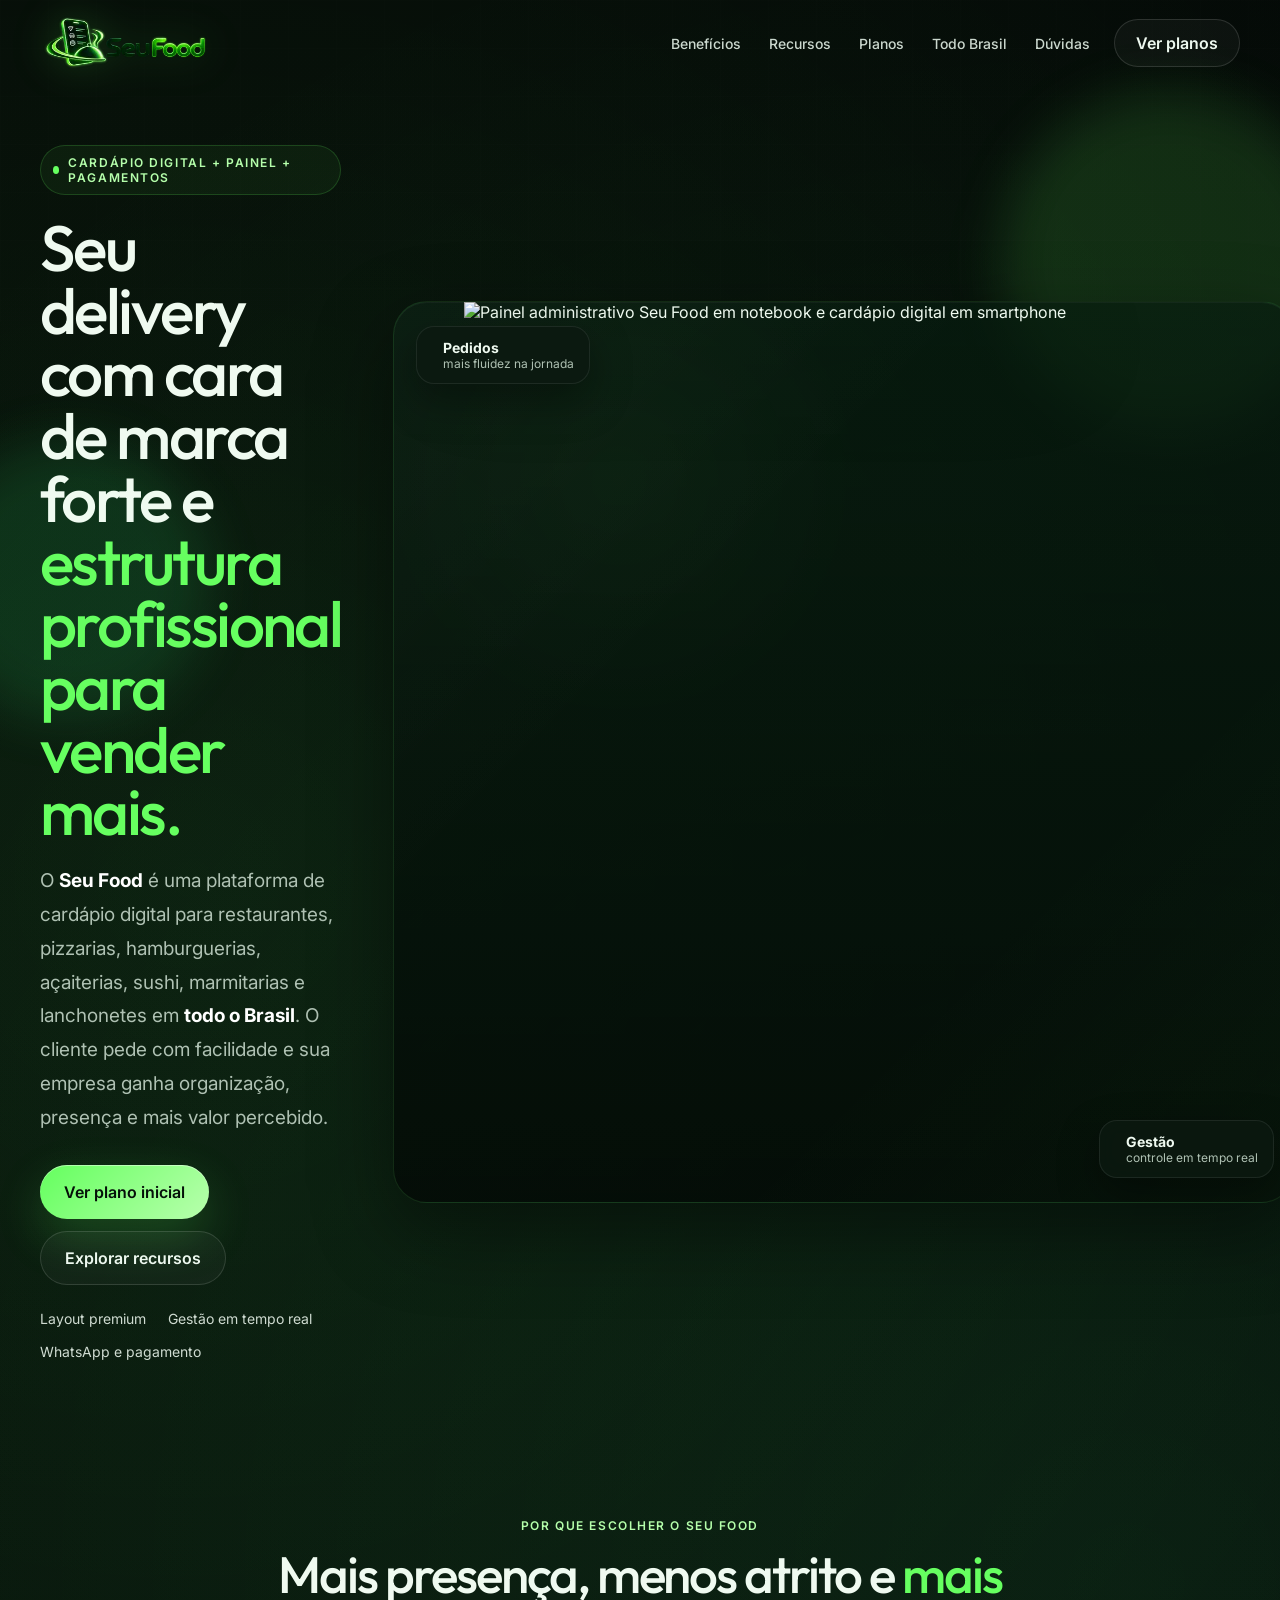
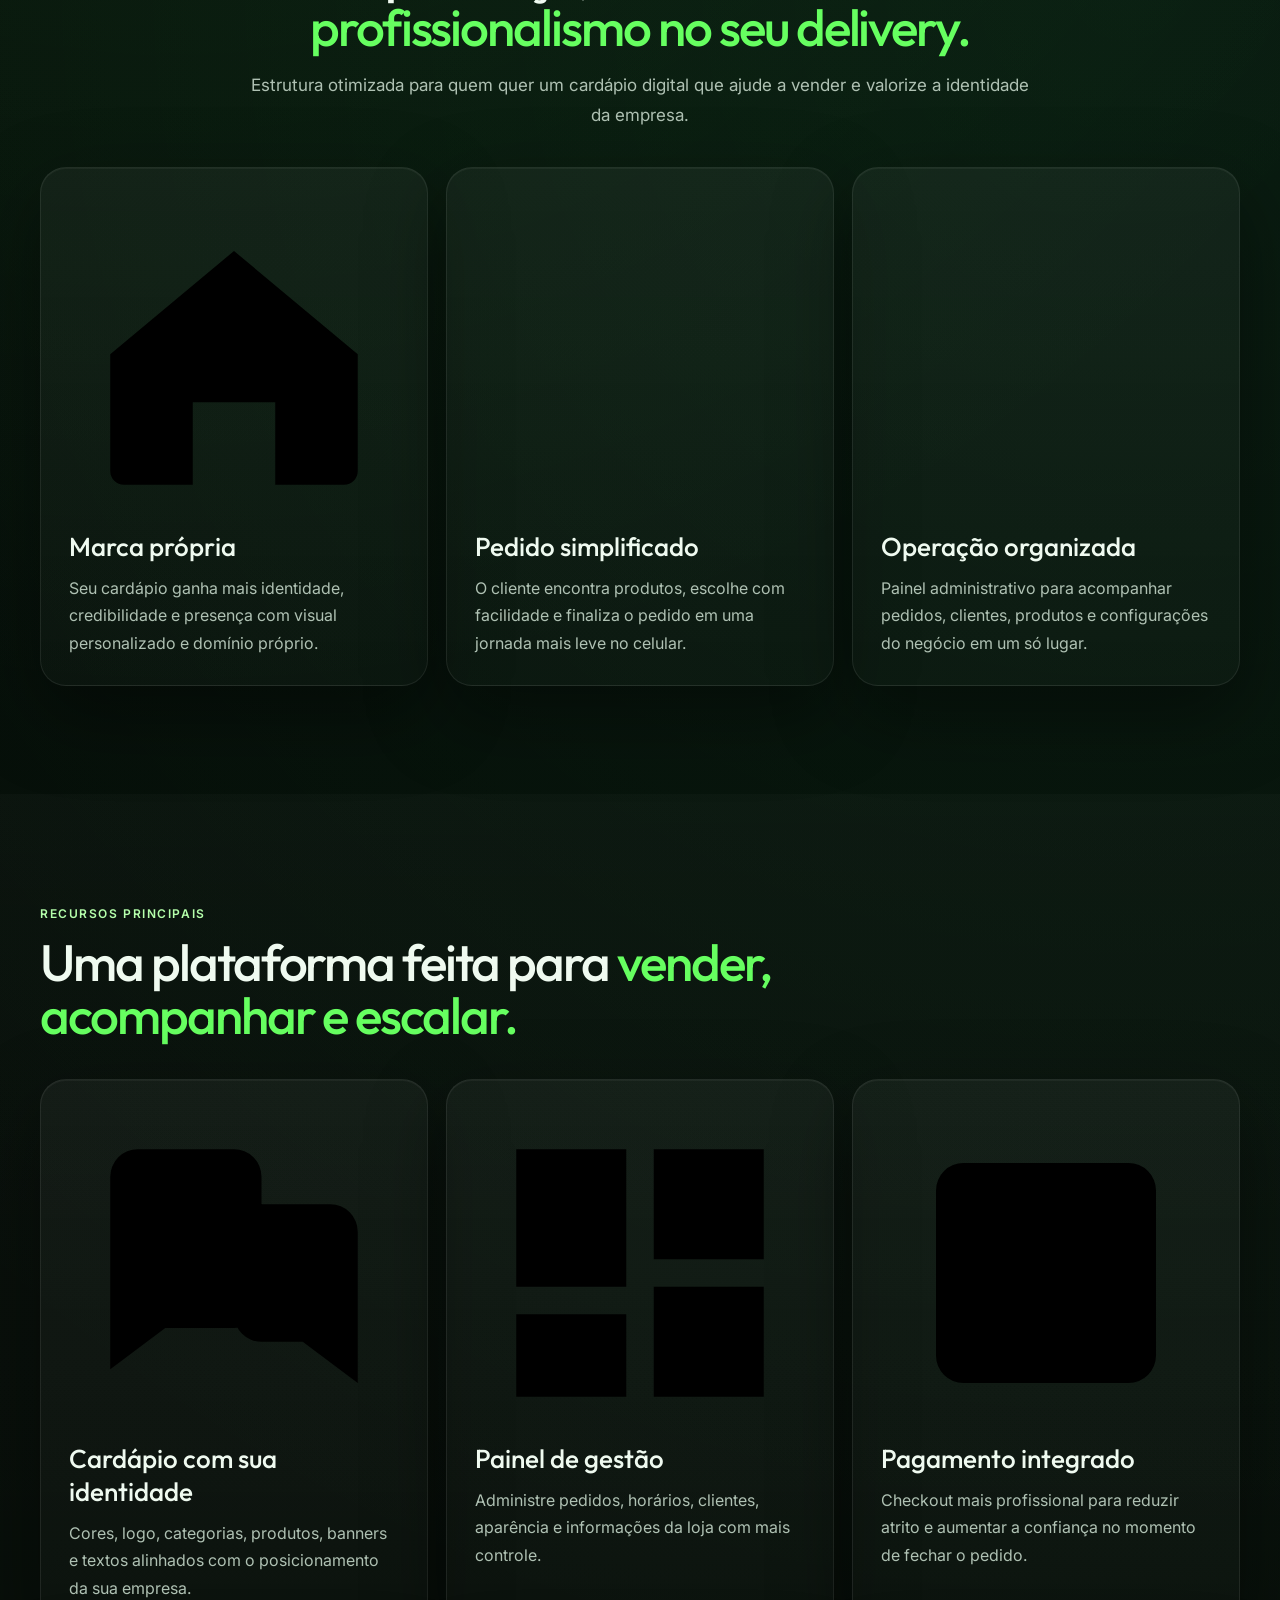
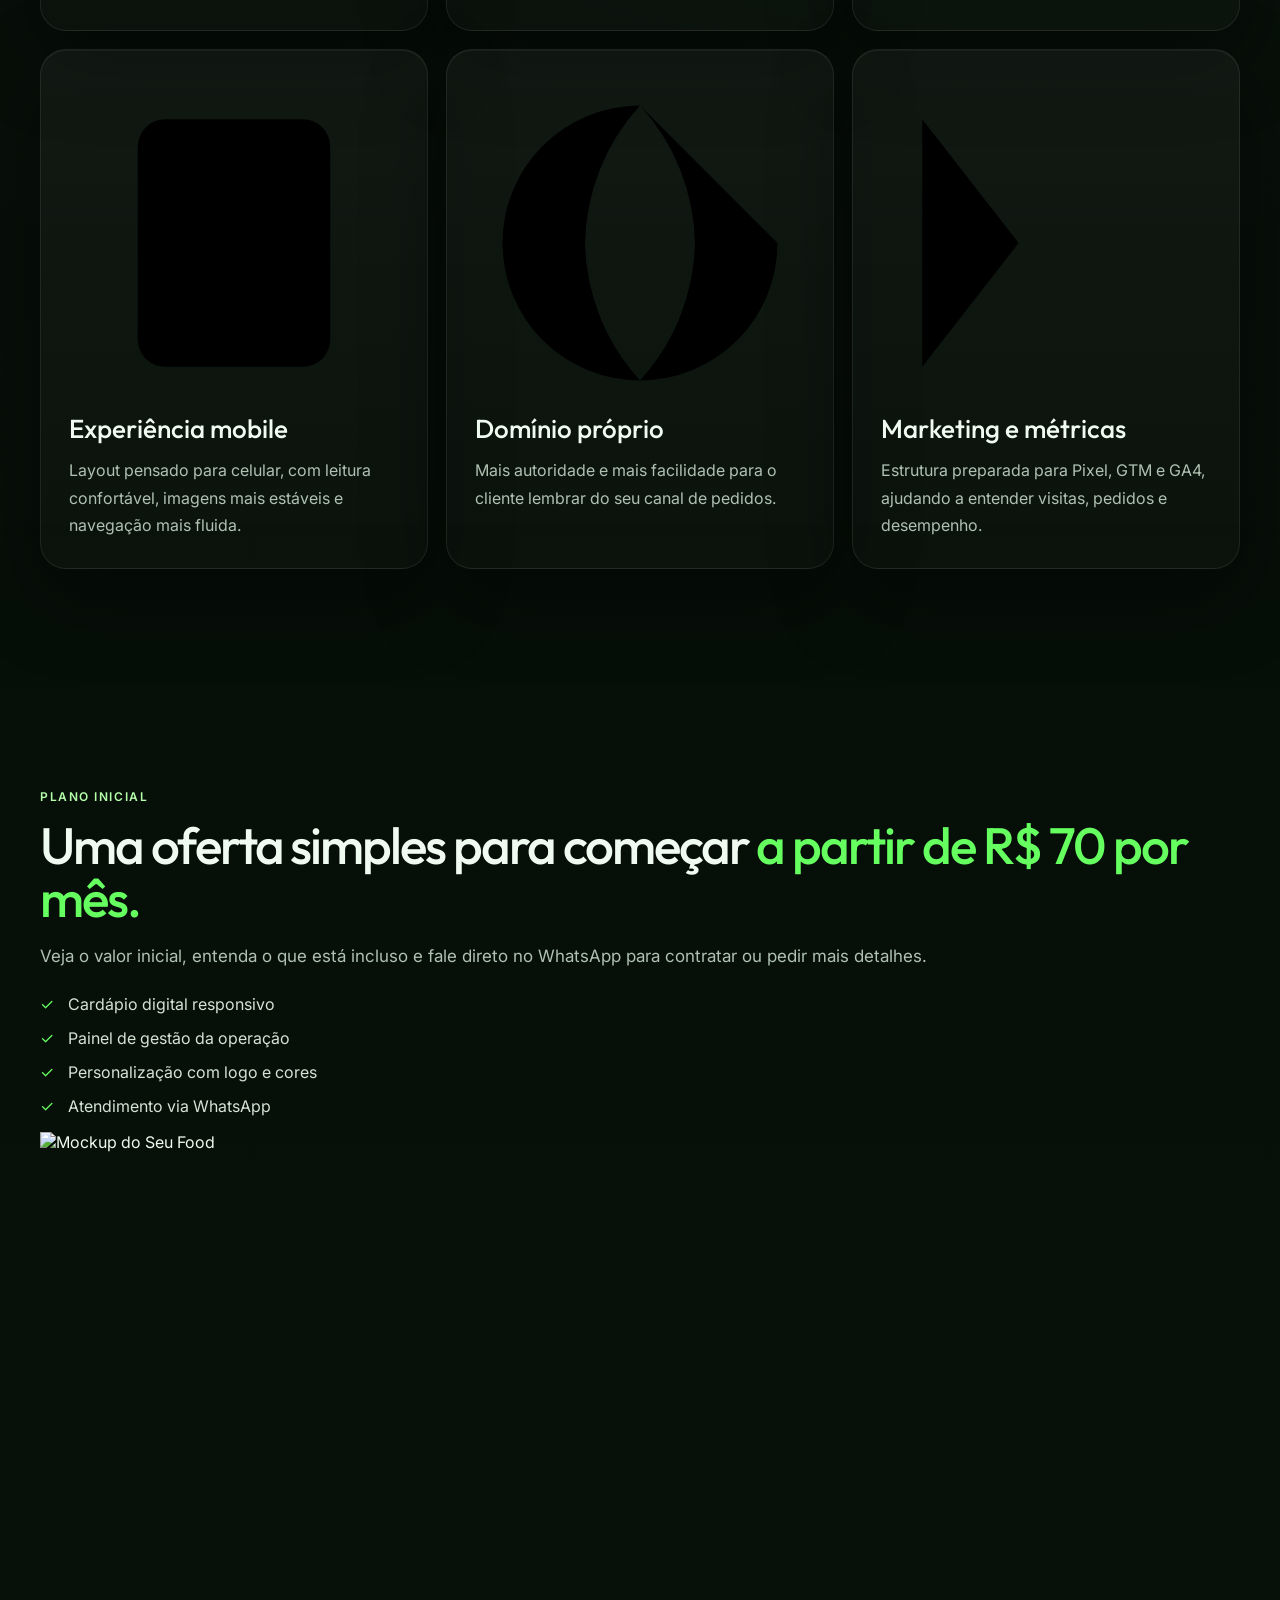
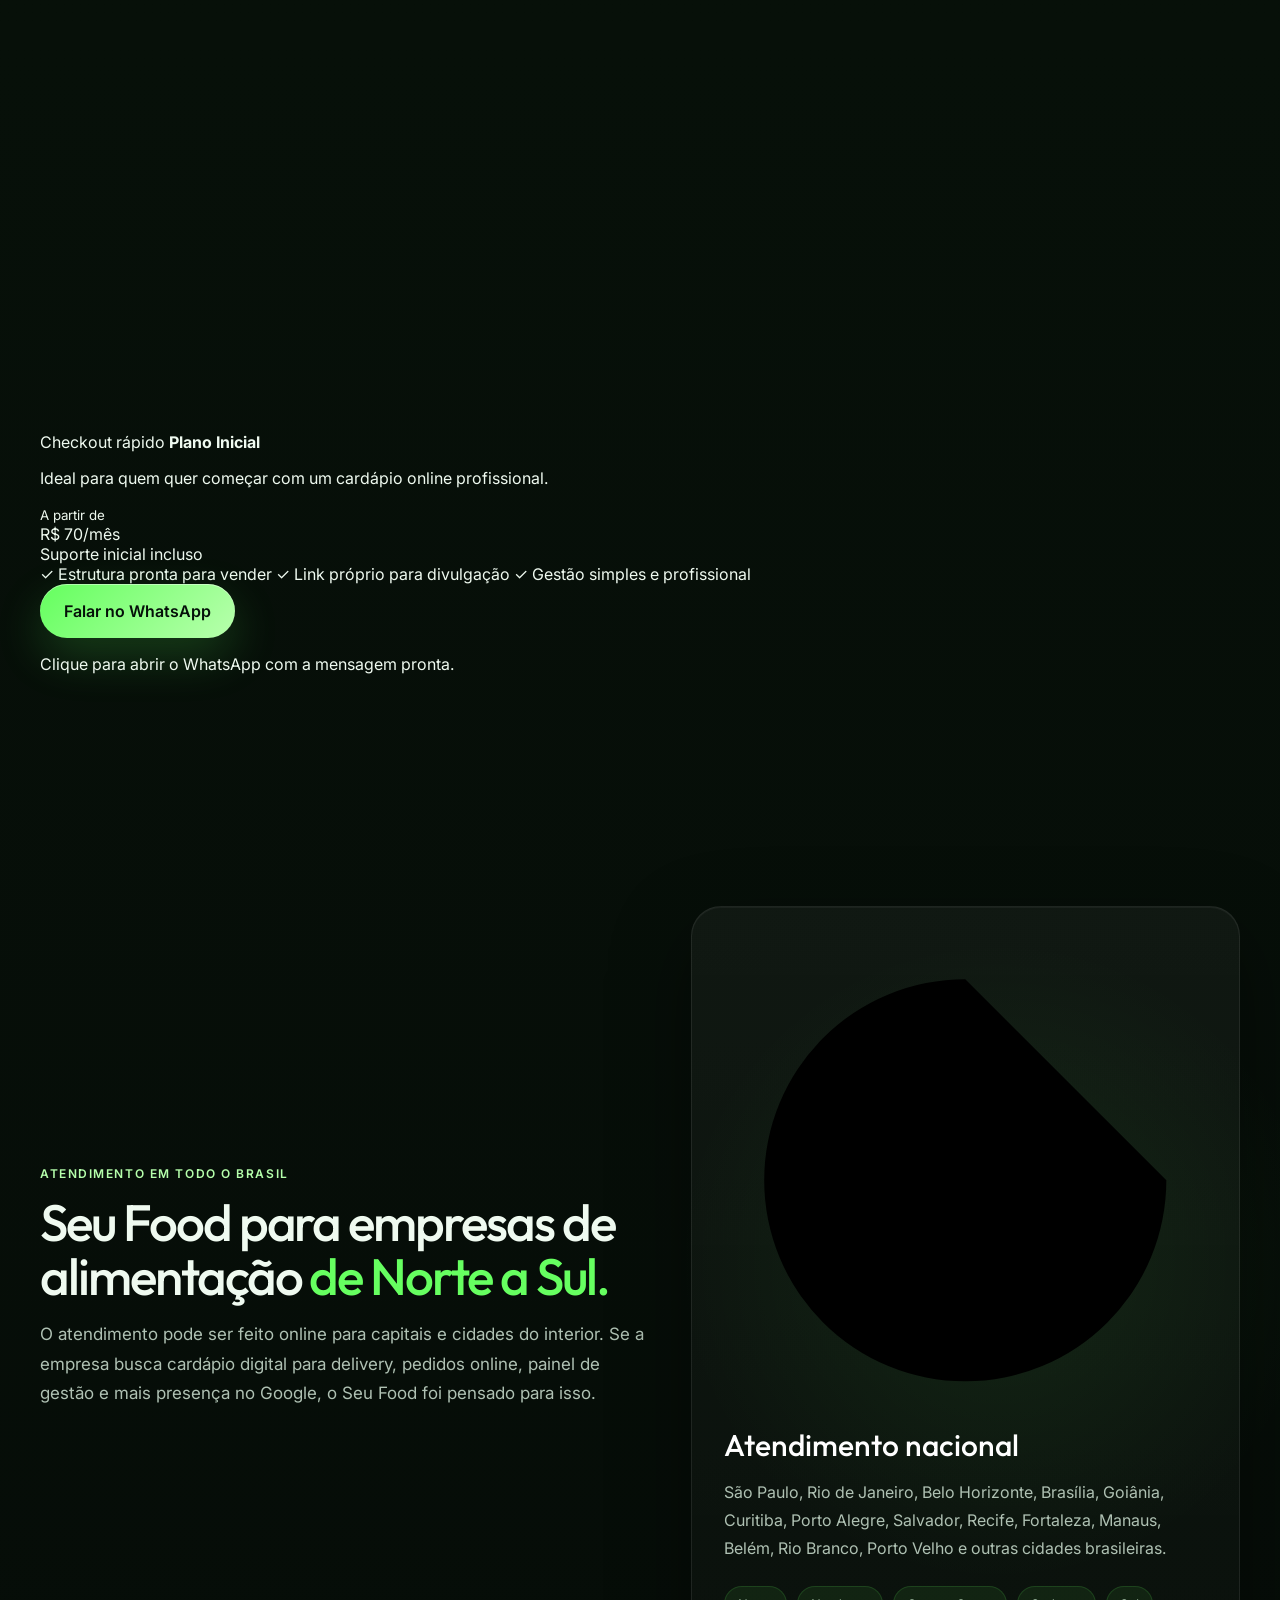
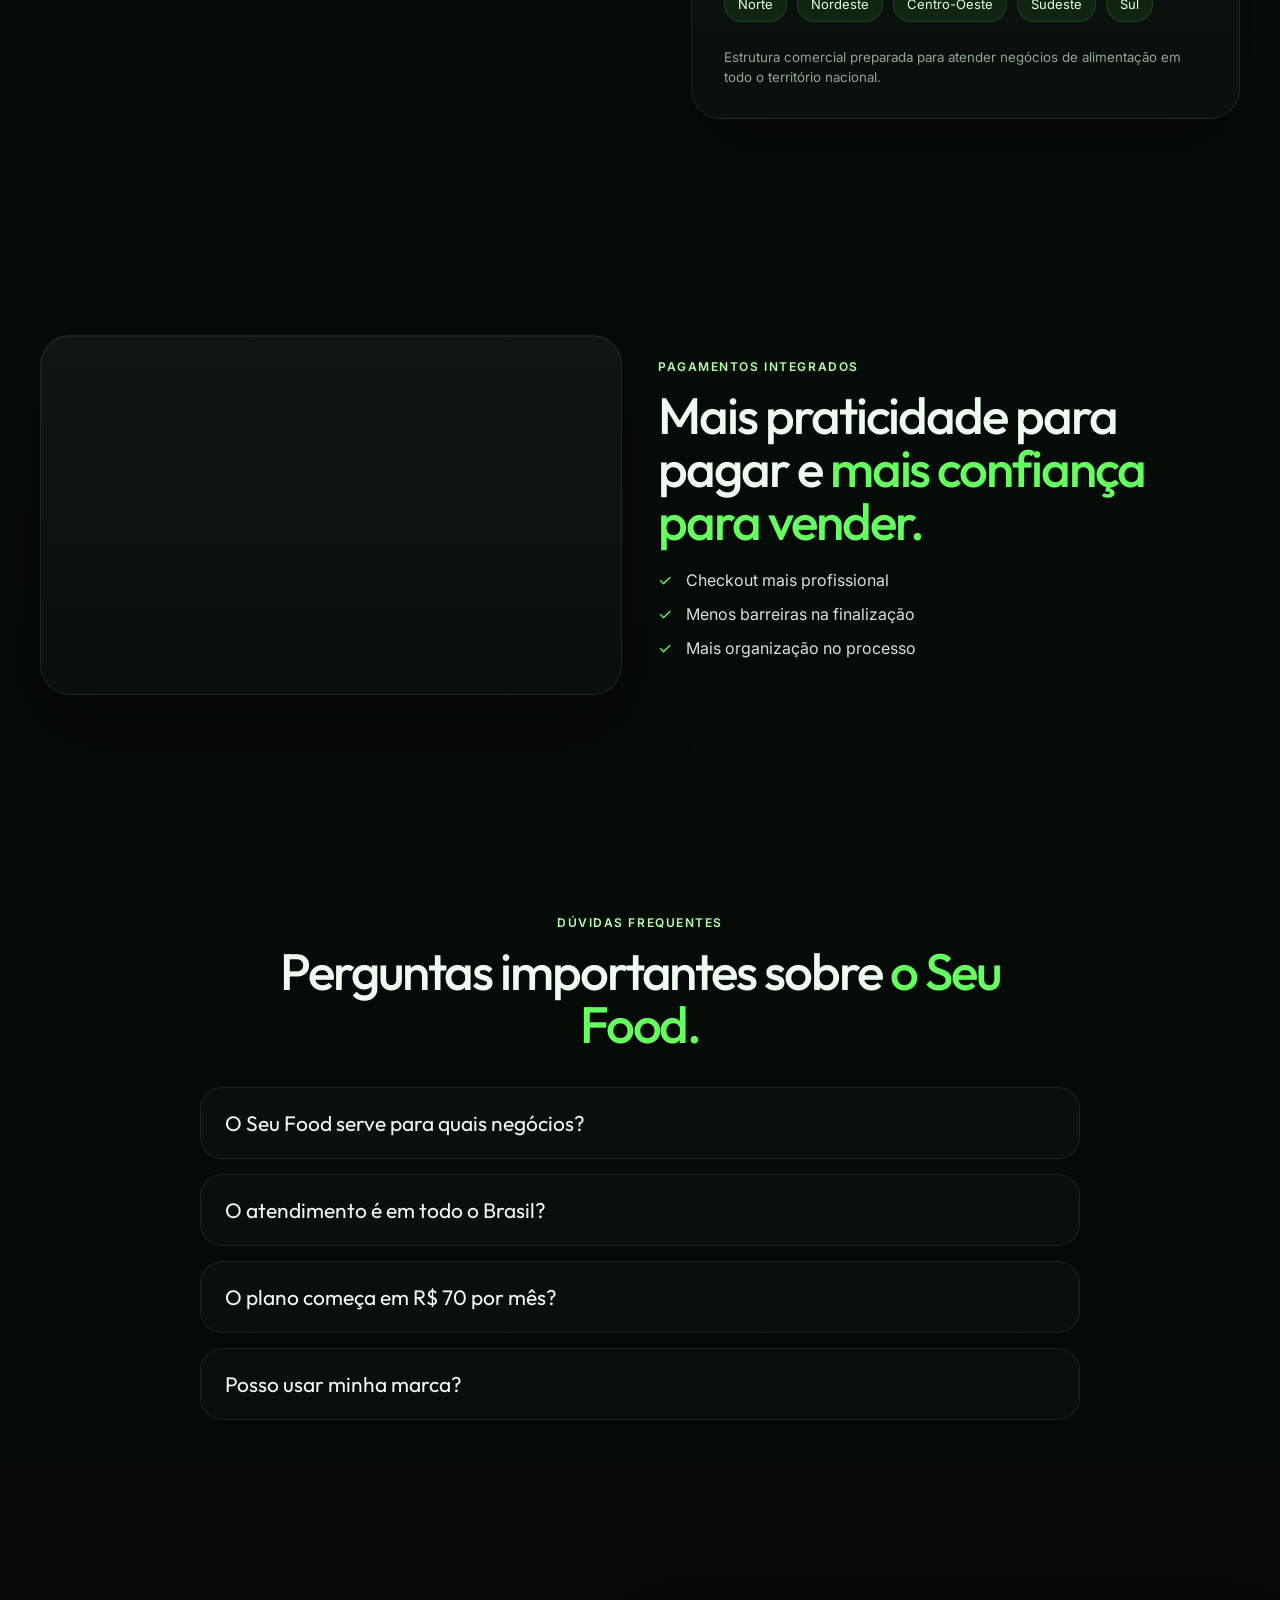
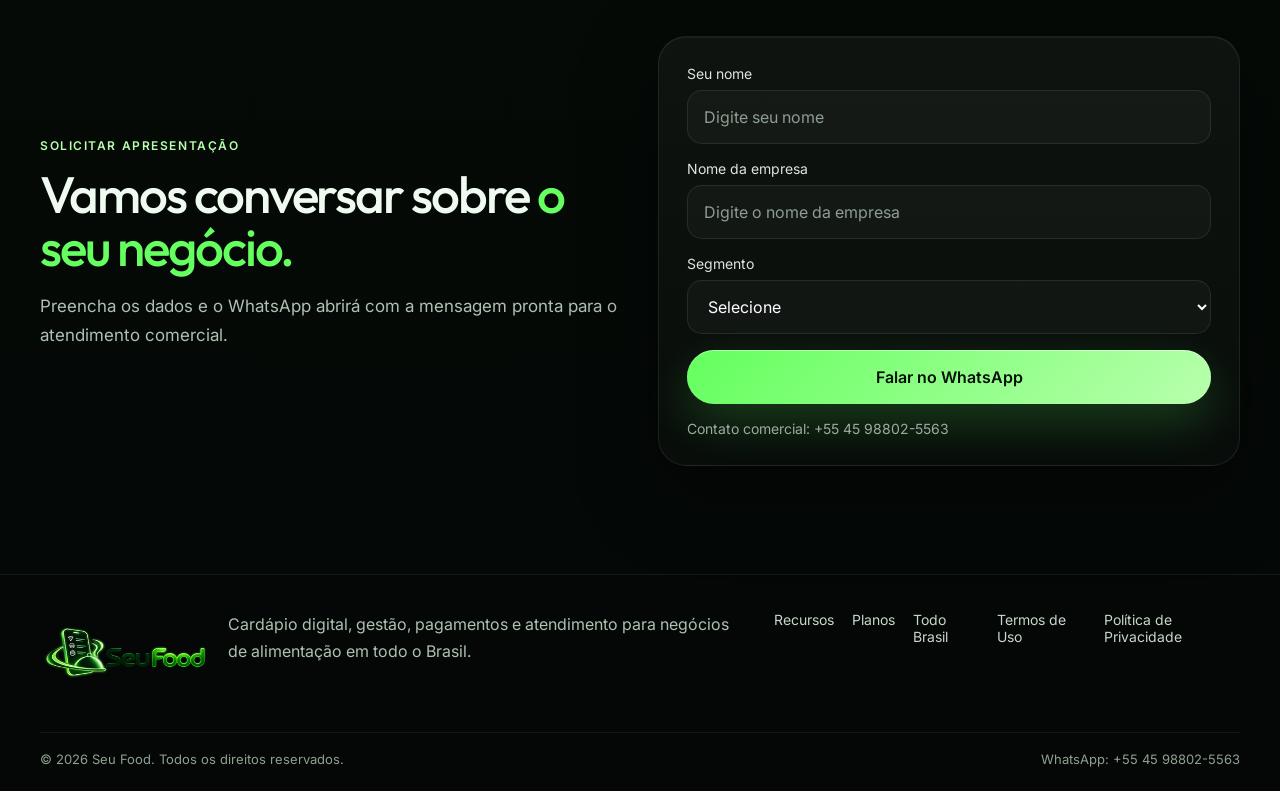
==== commit ab82f573: "Corrige mobile, adiciona checkout de R$ 70 e ícones visuais" ====
--- a/index.html
+++ b/index.html
@@ -3,84 +3,48 @@
 <head>
   <meta charset="utf-8">
   <meta name="viewport" content="width=device-width,initial-scale=1,viewport-fit=cover">
-  <meta name="theme-color" content="#040806">
-  <meta name="description" content="Cardápio digital profissional para delivery, restaurantes, pizzarias, hamburguerias, açaiterias e sushi em todo o Brasil. Gestão, pagamentos, domínio próprio e métricas com o Seu Food.">
+  <meta name="theme-color" content="#050a07">
+  <meta name="description" content="Cardápio digital profissional para delivery em todo o Brasil. Seu Food oferece cardápio online, painel de gestão, pagamentos, domínio próprio e atendimento para restaurantes, pizzarias, hamburguerias, açaiterias, sushi e marmitarias.">
   <meta name="robots" content="index,follow,max-image-preview:large,max-snippet:-1,max-video-preview:-1">
   <meta name="author" content="Seu Food">
   <meta name="geo.region" content="BR">
   <meta name="geo.placename" content="Brasil">
-  <meta name="language" content="pt-BR">
-
   <title>Cardápio Digital para Delivery em Todo Brasil | Seu Food</title>
   <link rel="canonical" href="https://wakiloncardapio.github.io/siteseufood/">
-  <link rel="alternate" hreflang="pt-BR" href="https://wakiloncardapio.github.io/siteseufood/">
-
   <meta property="og:type" content="website">
-  <meta property="og:locale" content="pt_BR">
-  <meta property="og:site_name" content="Seu Food">
   <meta property="og:title" content="Cardápio Digital para Delivery em Todo Brasil | Seu Food">
-  <meta property="og:description" content="Cardápio digital com painel de gestão, pagamentos, domínio próprio e estrutura de marketing para negócios de alimentação em todo o Brasil.">
+  <meta property="og:description" content="Cardápio digital, painel de gestão, pagamentos e atendimento nacional para negócios de alimentação.">
   <meta property="og:url" content="https://wakiloncardapio.github.io/siteseufood/">
   <meta property="og:image" content="https://wakiloncardapio.github.io/siteseufood/assets/seufood-painel-cardapio.webp">
-  <meta property="og:image:alt" content="Seu Food - cardápio digital e painel de gestão para delivery">
+  <meta property="og:locale" content="pt_BR">
   <meta name="twitter:card" content="summary_large_image">
-  <meta name="twitter:title" content="Cardápio Digital para Delivery | Seu Food">
-  <meta name="twitter:description" content="Gestão, pedidos, pagamentos e uma experiência profissional para negócios de alimentação em todo o Brasil.">
+  <meta name="twitter:title" content="Seu Food | Cardápio Digital para Delivery">
+  <meta name="twitter:description" content="Cardápio digital com gestão, pagamentos e atendimento em todo o Brasil.">
   <meta name="twitter:image" content="https://wakiloncardapio.github.io/siteseufood/assets/seufood-painel-cardapio.webp">
-
   <link rel="icon" type="image/png" sizes="96x96" href="assets/favicon.png">
   <link rel="preload" href="assets/seufood-painel-cardapio.webp" as="image" type="image/webp" fetchpriority="high">
   <link rel="preconnect" href="https://fonts.googleapis.com">
   <link rel="preconnect" href="https://fonts.gstatic.com" crossorigin>
-  <link href="https://fonts.googleapis.com/css2?family=Inter:wght@400;500;600&family=Outfit:wght@300;400;500;600&display=swap" rel="stylesheet">
+  <link href="https://fonts.googleapis.com/css2?family=Inter:wght@400;500;600;700&family=Outfit:wght@400;500;600;700&display=swap" rel="stylesheet">
   <link rel="stylesheet" href="styles.css">
-
   <script type="application/ld+json">
   {
     "@context":"https://schema.org",
     "@graph":[
       {
         "@type":"Organization",
-        "@id":"https://wakiloncardapio.github.io/siteseufood/#organization",
         "name":"Seu Food",
         "url":"https://wakiloncardapio.github.io/siteseufood/",
         "logo":"https://wakiloncardapio.github.io/siteseufood/assets/favicon.png",
         "areaServed":{"@type":"Country","name":"Brasil"},
-        "contactPoint":[{
-          "@type":"ContactPoint",
-          "telephone":"+55-45-98802-5563",
-          "contactType":"sales",
-          "areaServed":"BR",
-          "availableLanguage":["pt-BR"]
-        }]
-      },
-      {
-        "@type":"SoftwareApplication",
-        "@id":"https://wakiloncardapio.github.io/siteseufood/#software",
-        "name":"Seu Food",
-        "applicationCategory":"BusinessApplication",
-        "operatingSystem":"Web",
-        "provider":{"@id":"https://wakiloncardapio.github.io/siteseufood/#organization"},
-        "description":"Plataforma de cardápio digital com painel de gestão, pedidos, pagamentos integrados, domínio próprio e métricas para negócios de alimentação no Brasil.",
-        "areaServed":{"@type":"Country","name":"Brasil"}
+        "contactPoint":[{"@type":"ContactPoint","telephone":"+55-45-98802-5563","contactType":"sales","areaServed":"BR","availableLanguage":["pt-BR"]}]
       },
       {
         "@type":"Service",
-        "@id":"https://wakiloncardapio.github.io/siteseufood/#service",
-        "name":"Cardápio digital para delivery e negócios de alimentação",
-        "serviceType":"Cardápio digital, pedidos online, gestão e pagamentos",
-        "provider":{"@id":"https://wakiloncardapio.github.io/siteseufood/#organization"},
+        "name":"Cardápio digital para delivery",
+        "serviceType":"Cardápio digital, painel de gestão e pagamentos",
         "areaServed":{"@type":"Country","name":"Brasil"},
         "audience":{"@type":"BusinessAudience","audienceType":"Restaurantes, pizzarias, hamburguerias, açaiterias, sushi, marmitarias e lanchonetes"}
-      },
-      {
-        "@type":"FAQPage",
-        "mainEntity":[
-          {"@type":"Question","name":"Para quais negócios o Seu Food serve?","acceptedAnswer":{"@type":"Answer","text":"O Seu Food atende pizzarias, hamburguerias, açaiterias, sushi, marmitarias, lanchonetes, restaurantes e outros negócios de alimentação."}},
-          {"@type":"Question","name":"O Seu Food atende empresas em todo o Brasil?","acceptedAnswer":{"@type":"Answer","text":"Sim. A implantação e o atendimento podem ser feitos online para negócios de alimentação em todas as regiões do Brasil."}},
-          {"@type":"Question","name":"Posso usar minha própria marca e domínio?","acceptedAnswer":{"@type":"Answer","text":"Sim. O cardápio pode receber a identidade visual do negócio e trabalhar com domínio próprio."}},
-          {"@type":"Question","name":"Funciona bem no celular?","acceptedAnswer":{"@type":"Answer","text":"Sim. A experiência é desenvolvida com prioridade para celular e também funciona em tablet e computador."}}
-        ]
       }
     ]
   }
@@ -97,139 +61,240 @@
       <nav class="desktop-nav" aria-label="Navegação principal">
         <a href="#beneficios">Benefícios</a>
         <a href="#recursos">Recursos</a>
+        <a href="#planos">Planos</a>
         <a href="#brasil">Todo Brasil</a>
-        <a href="#pagamentos">Pagamentos</a>
         <a href="#faq">Dúvidas</a>
       </nav>
-      <a class="btn btn-outline desktop-cta" href="#contato">Quero conhecer</a>
-      <button class="menu-button" type="button" aria-label="Abrir menu" aria-expanded="false" aria-controls="mobile-menu"><span></span><span></span><span></span></button>
+      <a class="btn btn-outline desktop-cta" href="#planos">Ver planos</a>
+      <button class="menu-button" type="button" aria-label="Abrir menu" aria-expanded="false" aria-controls="mobile-menu">
+        <span></span><span></span><span></span>
+      </button>
     </div>
     <div class="mobile-menu" id="mobile-menu" hidden>
       <a href="#beneficios">Benefícios</a>
       <a href="#recursos">Recursos</a>
+      <a href="#planos">Planos</a>
       <a href="#brasil">Todo Brasil</a>
-      <a href="#pagamentos">Pagamentos</a>
       <a href="#faq">Dúvidas</a>
-      <a class="btn btn-primary" href="#contato">Quero conhecer</a>
+      <a class="btn btn-primary" href="#planos">Ver planos</a>
     </div>
   </header>
 
   <main id="conteudo">
     <section class="hero">
-      <div class="orb orb-a"></div><div class="orb orb-b"></div><div class="orb orb-c"></div><div class="grid-fx"></div>
+      <div class="orb orb-a"></div>
+      <div class="orb orb-b"></div>
+      <div class="grid-fx"></div>
       <div class="container hero-grid">
         <div class="hero-copy reveal">
-          <div class="eyebrow"><span></span> Cardápio digital + gestão + pagamentos</div>
-          <h1>Cardápio digital profissional para <em>vender mais no seu delivery.</em></h1>
-          <p>O <strong>Seu Food</strong> transforma o cardápio online em um canal próprio de vendas para restaurantes, pizzarias, hamburguerias, açaiterias, sushi e outros negócios de alimentação em <strong>todo o Brasil</strong>. Seu cliente escolhe e finaliza o pedido em uma jornada rápida e profissional, enquanto você controla a operação em um painel completo.</p>
-          <div class="hero-actions"><a class="btn btn-primary btn-large" href="#contato">Solicitar apresentação <b>→</b></a><a class="btn btn-ghost btn-large" href="#recursos">Explorar recursos</a></div>
-          <div class="hero-points"><span>✓ Visual personalizado</span><span>✓ Painel de gestão</span><span>✓ Pagamento integrado</span></div>
-          <div class="hero-stats"><article><strong>100%</strong><small>responsivo</small></article><article><strong>1 painel</strong><small>gestão centralizada</small></article><article><strong>Brasil</strong><small>atendimento online</small></article></div>
+          <div class="eyebrow">
+            <span></span>
+            Cardápio digital + painel + pagamentos
+          </div>
+          <h1>Seu delivery com cara de marca forte e <em>estrutura profissional para vender mais.</em></h1>
+          <p>O <strong>Seu Food</strong> é uma plataforma de cardápio digital para restaurantes, pizzarias, hamburguerias, açaiterias, sushi, marmitarias e lanchonetes em <strong>todo o Brasil</strong>. O cliente pede com facilidade e sua empresa ganha organização, presença e mais valor percebido.</p>
+          <div class="hero-actions">
+            <a class="btn btn-primary btn-large" href="#planos">Ver plano inicial</a>
+            <a class="btn btn-ghost btn-large" href="#recursos">Explorar recursos</a>
+          </div>
+          <div class="hero-points">
+            <span>Layout premium</span>
+            <span>Gestão em tempo real</span>
+            <span>WhatsApp e pagamento</span>
+          </div>
         </div>
 
         <div class="hero-visual reveal" id="parallax-card">
           <div class="product-stage">
-            <div class="ring ring-one"></div><div class="ring ring-two"></div>
-            <div class="float-card float-one"><i>⚡</i><div><strong>Pedidos</strong><small>fluxo mais rápido</small></div></div>
-            <div class="float-card float-two"><i>✓</i><div><strong>Gestão</strong><small>controle em tempo real</small></div></div>
-            <img src="assets/seufood-painel-cardapio.webp" width="420" height="420" alt="Painel administrativo Seu Food em notebook e cardápio digital em smartphone" fetchpriority="high">
-          </div>
-        </div>
-      </div>
-      <div class="container segment-strip reveal"><span>Feito para negócios de alimentação</span><div class="ticker"><b>🍕 Pizzarias</b><b>🍔 Hamburguerias</b><b>🍧 Açaíterias</b><b>🍣 Sushi</b><b>🍱 Marmitarias</b><b>🥐 Lanchonetes</b><b>🍽️ Restaurantes</b><b>🍕 Pizzarias</b><b>🍔 Hamburguerias</b></div></div>
-    </section>
-
-    <section class="section" id="beneficios">
+            <div class="float-card float-one">
+              <div class="icon-badge">
+                <svg viewBox="0 0 24 24" aria-hidden="true"><path d="M12 2v20M17 7H9.5a3.5 3.5 0 0 0 0 7h5a3.5 3.5 0 0 1 0 7H6"/></svg>
+              </div>
+              <div><strong>Pedidos</strong><small>mais fluidez na jornada</small></div>
+            </div>
+            <div class="float-card float-two">
+              <div class="icon-badge">
+                <svg viewBox="0 0 24 24" aria-hidden="true"><path d="m9 12 2 2 4-4M12 22a10 10 0 1 0 0-20 10 10 0 0 0 0 20Z"/></svg>
+              </div>
+              <div><strong>Gestão</strong><small>controle em tempo real</small></div>
+            </div>
+            <img src="assets/seufood-painel-cardapio.webp" width="900" height="900" alt="Painel administrativo Seu Food em notebook e cardápio digital em smartphone" fetchpriority="high">
+          </div>
+        </div>
+      </div>
+    </section>
+
+    <section class="section feature-intro" id="beneficios">
       <div class="container">
-        <div class="section-heading centered reveal"><span class="kicker">Por que Seu Food</span><h2>Seu delivery merece mais que um link simples. <em>Merece uma presença que vende.</em></h2><p>Mais valor percebido para sua marca, menos atrito para o cliente e mais organização para quem gerencia.</p></div>
+        <div class="section-heading centered reveal">
+          <span class="kicker">Por que escolher o Seu Food</span>
+          <h2>Mais presença, menos atrito e <em>mais profissionalismo no seu delivery.</em></h2>
+          <p>Estrutura otimizada para quem quer um cardápio digital que ajude a vender e valorize a identidade da empresa.</p>
+        </div>
         <div class="benefit-grid">
-          <article class="glass reveal"><span>01</span><h3>Mais valor percebido</h3><p>Uma apresentação premium transmite profissionalismo, fortalece sua identidade e melhora a percepção do seu negócio.</p></article>
-          <article class="glass reveal"><span>02</span><h3>Menos atrito no pedido</h3><p>Navegação clara e mobile-first para o cliente escolher produtos, finalizar e pagar com mais facilidade.</p></article>
-          <article class="glass reveal"><span>03</span><h3>Mais controle da operação</h3><p>Centralize pedidos, produtos, horários, clientes e informações importantes dentro de um painel organizado.</p></article>
+          <article class="glass reveal">
+            <div class="icon-box">
+              <svg viewBox="0 0 24 24" aria-hidden="true"><path d="M3 11.5 12 4l9 7.5V20a1 1 0 0 1-1 1h-5v-6H9v6H4a1 1 0 0 1-1-1z"/></svg>
+            </div>
+            <h3>Marca própria</h3>
+            <p>Seu cardápio ganha mais identidade, credibilidade e presença com visual personalizado e domínio próprio.</p>
+          </article>
+          <article class="glass reveal">
+            <div class="icon-box">
+              <svg viewBox="0 0 24 24" aria-hidden="true"><path d="M4 6h16M7 12h10M10 18h4"/></svg>
+            </div>
+            <h3>Pedido simplificado</h3>
+            <p>O cliente encontra produtos, escolhe com facilidade e finaliza o pedido em uma jornada mais leve no celular.</p>
+          </article>
+          <article class="glass reveal">
+            <div class="icon-box">
+              <svg viewBox="0 0 24 24" aria-hidden="true"><path d="M4 20V9m8 11V4m8 16v-7"/></svg>
+            </div>
+            <h3>Operação organizada</h3>
+            <p>Painel administrativo para acompanhar pedidos, clientes, produtos e configurações do negócio em um só lugar.</p>
+          </article>
         </div>
       </div>
     </section>
 
     <section class="section section-soft" id="recursos">
       <div class="container">
-        <div class="section-heading reveal"><span class="kicker">Recursos principais</span><h2>Uma estrutura pensada para <em>vender, organizar e acompanhar.</em></h2><p>Do visual do cardápio às métricas de marketing, o Seu Food reúne os pontos essenciais da operação em um só lugar.</p></div>
+        <div class="section-heading reveal">
+          <span class="kicker">Recursos principais</span>
+          <h2>Uma plataforma feita para <em>vender, acompanhar e escalar.</em></h2>
+        </div>
         <div class="feature-grid">
-          <article class="feature reveal"><i>01</i><h3>Cardápio com sua identidade</h3><p>Logo, cores, categorias, produtos, preços, banners e textos personalizados para cada negócio.</p></article>
-          <article class="feature reveal"><i>02</i><h3>Painel administrativo</h3><p>Gerencie pedidos, produtos, clientes, horários, dados da loja e configurações da operação.</p></article>
-          <article class="feature reveal"><i>03</i><h3>Pagamentos integrados</h3><p>Uma jornada de checkout mais completa, com menos etapas e mais praticidade para o cliente.</p></article>
-          <article class="feature reveal"><i>04</i><h3>Experiência mobile premium</h3><p>Layout pensado primeiro para celular, sem perder qualidade no computador e tablet.</p></article>
-          <article class="feature reveal"><i>05</i><h3>Domínio próprio</h3><p>Use seu próprio endereço e fortaleça a presença digital e a credibilidade da sua empresa.</p></article>
-          <article class="feature reveal"><i>06</i><h3>Marketing e mensuração</h3><p>Estrutura preparada para Meta Pixel, Google Tag Manager, GA4 e acompanhamento de conversões.</p></article>
-        </div>
-      </div>
-    </section>
-
-    <section class="section flow-section">
-      <div class="container split">
-        <div class="copy reveal"><span class="kicker">Como funciona</span><h2>Uma jornada simples para o cliente. <em>Uma operação mais inteligente para você.</em></h2><p>O cliente acessa o cardápio, escolhe os produtos, finaliza o pedido e sua equipe acompanha tudo pelo painel.</p><div class="steps"><div><b>1</b><span>Acesso ao cardápio</span></div><div><b>2</b><span>Escolha dos produtos</span></div><div><b>3</b><span>Finalização e pagamento</span></div><div><b>4</b><span>Gestão pelo painel</span></div></div></div>
-        <div class="dashboard-demo reveal"><div class="dash-top"><span></span><span></span></div><div class="dash-numbers"><b></b><b></b><b></b></div><div class="dash-chart"></div><div class="dash-lines"><i></i><i></i><i></i></div></div>
+          <article class="feature reveal">
+            <div class="icon-box"><svg viewBox="0 0 24 24"><path d="M12 3H5a2 2 0 0 0-2 2v14l4-3h5a2 2 0 0 0 2-2V5a2 2 0 0 0-2-2Zm7 4h-5a2 2 0 0 0-2 2v6a2 2 0 0 0 2 2h3l4 3V9a2 2 0 0 0-2-2Z"/></svg></div>
+            <h3>Cardápio com sua identidade</h3><p>Cores, logo, categorias, produtos, banners e textos alinhados com o posicionamento da sua empresa.</p>
+          </article>
+          <article class="feature reveal">
+            <div class="icon-box"><svg viewBox="0 0 24 24"><path d="M3 13h8V3H3zm10 8h8v-8h-8zM13 3v8h8V3zM3 21h8v-6H3z"/></svg></div>
+            <h3>Painel de gestão</h3><p>Administre pedidos, horários, clientes, aparência e informações da loja com mais controle.</p>
+          </article>
+          <article class="feature reveal">
+            <div class="icon-box"><svg viewBox="0 0 24 24"><path d="M3 7h18M6 4h12a2 2 0 0 1 2 2v12a2 2 0 0 1-2 2H6a2 2 0 0 1-2-2V6a2 2 0 0 1 2-2Zm0 7h4"/></svg></div>
+            <h3>Pagamento integrado</h3><p>Checkout mais profissional para reduzir atrito e aumentar a confiança no momento de fechar o pedido.</p>
+          </article>
+          <article class="feature reveal">
+            <div class="icon-box"><svg viewBox="0 0 24 24"><path d="M12 18h.01M7 3h10a2 2 0 0 1 2 2v14a2 2 0 0 1-2 2H7a2 2 0 0 1-2-2V5a2 2 0 0 1 2-2Z"/></svg></div>
+            <h3>Experiência mobile</h3><p>Layout pensado para celular, com leitura confortável, imagens mais estáveis e navegação mais fluida.</p>
+          </article>
+          <article class="feature reveal">
+            <div class="icon-box"><svg viewBox="0 0 24 24"><path d="M12 2a10 10 0 1 0 10 10M2 12h20M12 2a15.3 15.3 0 0 1 4 10 15.3 15.3 0 0 1-4 10 15.3 15.3 0 0 1-4-10 15.3 15.3 0 0 1 4-10Z"/></svg></div>
+            <h3>Domínio próprio</h3><p>Mais autoridade e mais facilidade para o cliente lembrar do seu canal de pedidos.</p>
+          </article>
+          <article class="feature reveal">
+            <div class="icon-box"><svg viewBox="0 0 24 24"><path d="m3 3 7 9-7 9M14 6h7M14 12h7M14 18h7"/></svg></div>
+            <h3>Marketing e métricas</h3><p>Estrutura preparada para Pixel, GTM e GA4, ajudando a entender visitas, pedidos e desempenho.</p>
+          </article>
+        </div>
+      </div>
+    </section>
+
+    <section class="section plans-section" id="planos">
+      <div class="container plans-grid">
+        <div class="copy reveal">
+          <span class="kicker">Plano inicial</span>
+          <h2>Uma oferta simples para começar <em>a partir de R$ 70 por mês.</em></h2>
+          <p>Veja o valor inicial, entenda o que está incluso e fale direto no WhatsApp para contratar ou pedir mais detalhes.</p>
+          <ul class="check-list">
+            <li>Cardápio digital responsivo</li>
+            <li>Painel de gestão da operação</li>
+            <li>Personalização com logo e cores</li>
+            <li>Atendimento via WhatsApp</li>
+          </ul>
+        </div>
+
+        <aside class="checkout-card reveal">
+          <div class="checkout-media">
+            <img src="assets/seufood-painel-cardapio.webp" alt="Mockup do Seu Food" width="900" height="900" loading="lazy">
+          </div>
+          <div class="checkout-top">
+            <span class="mini-label">Checkout rápido</span>
+            <strong>Plano Inicial</strong>
+            <p>Ideal para quem quer começar com um cardápio online profissional.</p>
+          </div>
+          <div class="price-row">
+            <div><small>A partir de</small><div class="price">R$ 70<span>/mês</span></div></div>
+            <div class="price-pill">Suporte inicial incluso</div>
+          </div>
+          <div class="checkout-list">
+            <span>✓ Estrutura pronta para vender</span>
+            <span>✓ Link próprio para divulgação</span>
+            <span>✓ Gestão simples e profissional</span>
+          </div>
+          <a class="btn btn-primary btn-large full" href="https://wa.me/5545988025563?text=Ol%C3%A1!%20Quero%20conhecer%20o%20plano%20inicial%20do%20Seu%20Food%20a%20partir%20de%20R%24%2070%20por%20m%C3%AAs." target="_blank" rel="noopener noreferrer">Falar no WhatsApp</a>
+          <p class="checkout-note">Clique para abrir o WhatsApp com a mensagem pronta.</p>
+        </aside>
       </div>
     </section>
 
     <section class="section nationwide" id="brasil">
       <div class="container nationwide-grid">
         <div class="section-heading reveal">
-          <span class="kicker">Cardápio digital em todo o Brasil</span>
-          <h2>Seu Food para negócios de alimentação <em>de Norte a Sul do país.</em></h2>
-          <p>A implantação e o atendimento podem ser feitos online para empresas em capitais e cidades do interior. A estrutura atende operações que buscam cardápio digital para delivery, pedidos online, gestão e pagamentos com identidade própria.</p>
+          <span class="kicker">Atendimento em todo o Brasil</span>
+          <h2>Seu Food para empresas de alimentação <em>de Norte a Sul.</em></h2>
+          <p>O atendimento pode ser feito online para capitais e cidades do interior. Se a empresa busca cardápio digital para delivery, pedidos online, painel de gestão e mais presença no Google, o Seu Food foi pensado para isso.</p>
         </div>
         <div class="coverage-card reveal">
-          <strong>Atendimento nacional</strong>
-          <p>São Paulo, Rio de Janeiro, Belo Horizonte, Brasília, Goiânia, Curitiba, Porto Alegre, Salvador, Recife, Fortaleza, Manaus, Belém, Rio Branco, Porto Velho e demais cidades brasileiras.</p>
+          <div class="coverage-title">
+            <div class="icon-box small"><svg viewBox="0 0 24 24"><path d="M12 2a10 10 0 1 0 10 10M2 12h20"/></svg></div>
+            <strong>Atendimento nacional</strong>
+          </div>
+          <p>São Paulo, Rio de Janeiro, Belo Horizonte, Brasília, Goiânia, Curitiba, Porto Alegre, Salvador, Recife, Fortaleza, Manaus, Belém, Rio Branco, Porto Velho e outras cidades brasileiras.</p>
           <div class="coverage-tags"><span>Norte</span><span>Nordeste</span><span>Centro-Oeste</span><span>Sudeste</span><span>Sul</span></div>
-          <small>Atendimento e implantação remotos para todo o território brasileiro.</small>
-        </div>
-      </div>
-    </section>
-
-    <section class="section payment-section" id="pagamentos">
-      <div class="container split reverse">
-        <div class="payment-visual reveal"><img src="assets/mercado-pago.webp" width="2033" height="774" loading="lazy" alt="Integração de pagamentos Mercado Pago no Seu Food"></div>
-        <div class="copy reveal"><span class="kicker">Pagamentos integrados</span><h2>Mais praticidade para pagar. <em>Mais fluidez para vender.</em></h2><p>O Seu Food pode trabalhar com uma jornada de pagamento integrada, reduzindo barreiras no checkout e deixando o processo mais confiável para o cliente.</p><ul><li>Checkout mais profissional</li><li>Experiência mais fluida</li><li>Operação mais organizada</li></ul></div>
-      </div>
-    </section>
-
-    <section class="section intelligence">
+          <small>Estrutura comercial preparada para atender negócios de alimentação em todo o território nacional.</small>
+        </div>
+      </div>
+    </section>
+
+    <section class="section payment-section">
+      <div class="container split">
+        <div class="payment-visual reveal"><img src="assets/mercado-pago.webp" width="2033" height="774" alt="Integração de pagamentos com Mercado Pago" loading="lazy"></div>
+        <div class="copy reveal">
+          <span class="kicker">Pagamentos integrados</span>
+          <h2>Mais praticidade para pagar e <em>mais confiança para vender.</em></h2>
+          <ul class="check-list"><li>Checkout mais profissional</li><li>Menos barreiras na finalização</li><li>Mais organização no processo</li></ul>
+        </div>
+      </div>
+    </section>
+
+    <section class="section faq-section" id="faq">
       <div class="container">
-        <div class="section-heading centered reveal"><span class="kicker">Mais inteligência</span><h2>Não veja apenas pedidos. <em>Entenda sua operação.</em></h2><p>Crie uma base preparada para acompanhar origem de clientes, desempenho de campanhas, conversões e comportamento no cardápio.</p></div>
-        <div class="intel-grid"><article class="reveal"><strong>GA4</strong><span>Comportamento e eventos</span></article><article class="reveal"><strong>GTM</strong><span>Tags e integrações</span></article><article class="reveal"><strong>Meta</strong><span>Pixel e conversões</span></article><article class="reveal"><strong>CRM</strong><span>Clientes e pedidos</span></article></div>
-      </div>
-    </section>
-
-    <section class="section cta-section"><div class="container cta-box reveal"><div><span class="kicker">Seu Food</span><h2>Transforme seu cardápio em uma experiência de marca.</h2><p>Tenha uma estrutura profissional para apresentar, vender e administrar melhor o seu negócio.</p></div><a class="btn btn-primary btn-large" href="#contato">Quero conhecer a plataforma</a></div></section>
-
-    <section class="section" id="faq">
-      <div class="container"><div class="section-heading centered reveal"><span class="kicker">Dúvidas frequentes</span><h2>Perguntas importantes <em>sobre a plataforma.</em></h2></div>
+        <div class="section-heading centered reveal"><span class="kicker">Dúvidas frequentes</span><h2>Perguntas importantes sobre <em>o Seu Food.</em></h2></div>
         <div class="faq-list">
-          <details class="reveal"><summary>Para quais negócios o Seu Food serve?</summary><p>Pizzarias, hamburguerias, açaiterias, sushi, marmitarias, lanchonetes, restaurantes e outros negócios de alimentação.</p></details>
-          <details class="reveal"><summary>O Seu Food atende empresas em todo o Brasil?</summary><p>Sim. A implantação e o atendimento podem ser feitos online para empresas nas cinco regiões do Brasil, tanto em capitais quanto em cidades do interior.</p></details>
-          <details class="reveal"><summary>Posso usar minha própria marca e domínio?</summary><p>Sim. A proposta é entregar uma experiência alinhada à identidade visual de cada empresa e permitir o uso de domínio próprio.</p></details>
-          <details class="reveal"><summary>Funciona bem no celular?</summary><p>Sim. A experiência é pensada com prioridade para mobile e também se adapta a tablet e computador.</p></details>
+          <details class="reveal"><summary>O Seu Food serve para quais negócios?</summary><p>Serve para pizzarias, hamburguerias, restaurantes, açaiterias, sushi, marmitarias, lanchonetes e outros negócios de alimentação.</p></details>
+          <details class="reveal"><summary>O atendimento é em todo o Brasil?</summary><p>Sim. A implantação e o atendimento podem ser feitos online para empresas de todas as regiões do país.</p></details>
+          <details class="reveal"><summary>O plano começa em R$ 70 por mês?</summary><p>Sim. A comunicação da landing está preparada com plano inicial a partir de R$ 70 mensais e direcionamento para o WhatsApp.</p></details>
+          <details class="reveal"><summary>Posso usar minha marca?</summary><p>Sim. A plataforma foi pensada para usar identidade visual própria, fortalecendo a presença da sua empresa.</p></details>
         </div>
       </div>
     </section>
 
     <section class="section contact-section" id="contato">
       <div class="container split">
-        <div class="copy reveal"><span class="kicker">Solicitar apresentação</span><h2>Vamos conversar sobre <em>o seu negócio.</em></h2><p>Preencha os dados e o WhatsApp abrirá automaticamente com uma mensagem pronta para o número de contato do Seu Food.</p></div>
-        <form class="contact-form reveal" id="lead-form"><label><span>Seu nome</span><input type="text" name="nome" autocomplete="name" placeholder="Digite seu nome" required></label><label><span>Nome da empresa</span><input type="text" name="empresa" autocomplete="organization" placeholder="Digite o nome da empresa" required></label><label><span>Segmento</span><select name="segmento" required><option value="" selected disabled>Selecione</option><option>Restaurante</option><option>Pizzaria</option><option>Hamburgueria</option><option>Açaíteria</option><option>Sushi</option><option>Marmitaria</option><option>Lanchonete</option><option>Outro</option></select></label><button class="btn btn-primary btn-large" type="submit">Falar no WhatsApp</button><p id="form-note" class="form-note">Contato: +55 45 98802-5563</p></form>
+        <div class="copy reveal"><span class="kicker">Solicitar apresentação</span><h2>Vamos conversar sobre <em>o seu negócio.</em></h2><p>Preencha os dados e o WhatsApp abrirá com a mensagem pronta para o atendimento comercial.</p></div>
+        <form class="contact-form reveal" id="lead-form">
+          <label><span>Seu nome</span><input type="text" name="nome" autocomplete="name" placeholder="Digite seu nome" required></label>
+          <label><span>Nome da empresa</span><input type="text" name="empresa" autocomplete="organization" placeholder="Digite o nome da empresa" required></label>
+          <label><span>Segmento</span><select name="segmento" required><option value="" selected disabled>Selecione</option><option>Restaurante</option><option>Pizzaria</option><option>Hamburgueria</option><option>Açaíteria</option><option>Sushi</option><option>Marmitaria</option><option>Lanchonete</option><option>Outro</option></select></label>
+          <button class="btn btn-primary btn-large full" type="submit">Falar no WhatsApp</button>
+          <p id="form-note" class="form-note">Contato comercial: +55 45 98802-5563</p>
+        </form>
       </div>
     </section>
   </main>
 
-  <footer>
+  <footer class="site-footer">
     <div class="container footer-wrap">
-      <div class="footer-brand"><img src="assets/logo-seufood-exato.webp" width="170" height="85" loading="lazy" alt="Seu Food"><p>Cardápio digital, gestão, pagamentos e estrutura de marketing para negócios de alimentação em todo o Brasil.</p></div>
-      <div class="footer-links"><a href="#recursos">Recursos</a><a href="#brasil">Todo Brasil</a><a href="#pagamentos">Pagamentos</a><a href="#contato">Contato</a><a href="termos-de-uso.html">Termos de Uso</a><a href="politica-de-privacidade.html">Política de Privacidade</a></div>
+      <div class="footer-brand"><img src="assets/logo-seufood-exato.webp" width="170" height="85" loading="lazy" alt="Seu Food"><p>Cardápio digital, gestão, pagamentos e atendimento para negócios de alimentação em todo o Brasil.</p></div>
+      <div class="footer-links"><a href="#recursos">Recursos</a><a href="#planos">Planos</a><a href="#brasil">Todo Brasil</a><a href="termos-de-uso.html">Termos de Uso</a><a href="politica-de-privacidade.html">Política de Privacidade</a></div>
     </div>
     <div class="container footer-bottom"><span>© <span id="year"></span> Seu Food. Todos os direitos reservados.</span><span>WhatsApp: +55 45 98802-5563</span></div>
   </footer>
+
   <button class="back-to-top" type="button" aria-label="Voltar ao topo">↑</button>
   <script src="script.js" defer></script>
 </body>
-</html>+</html>
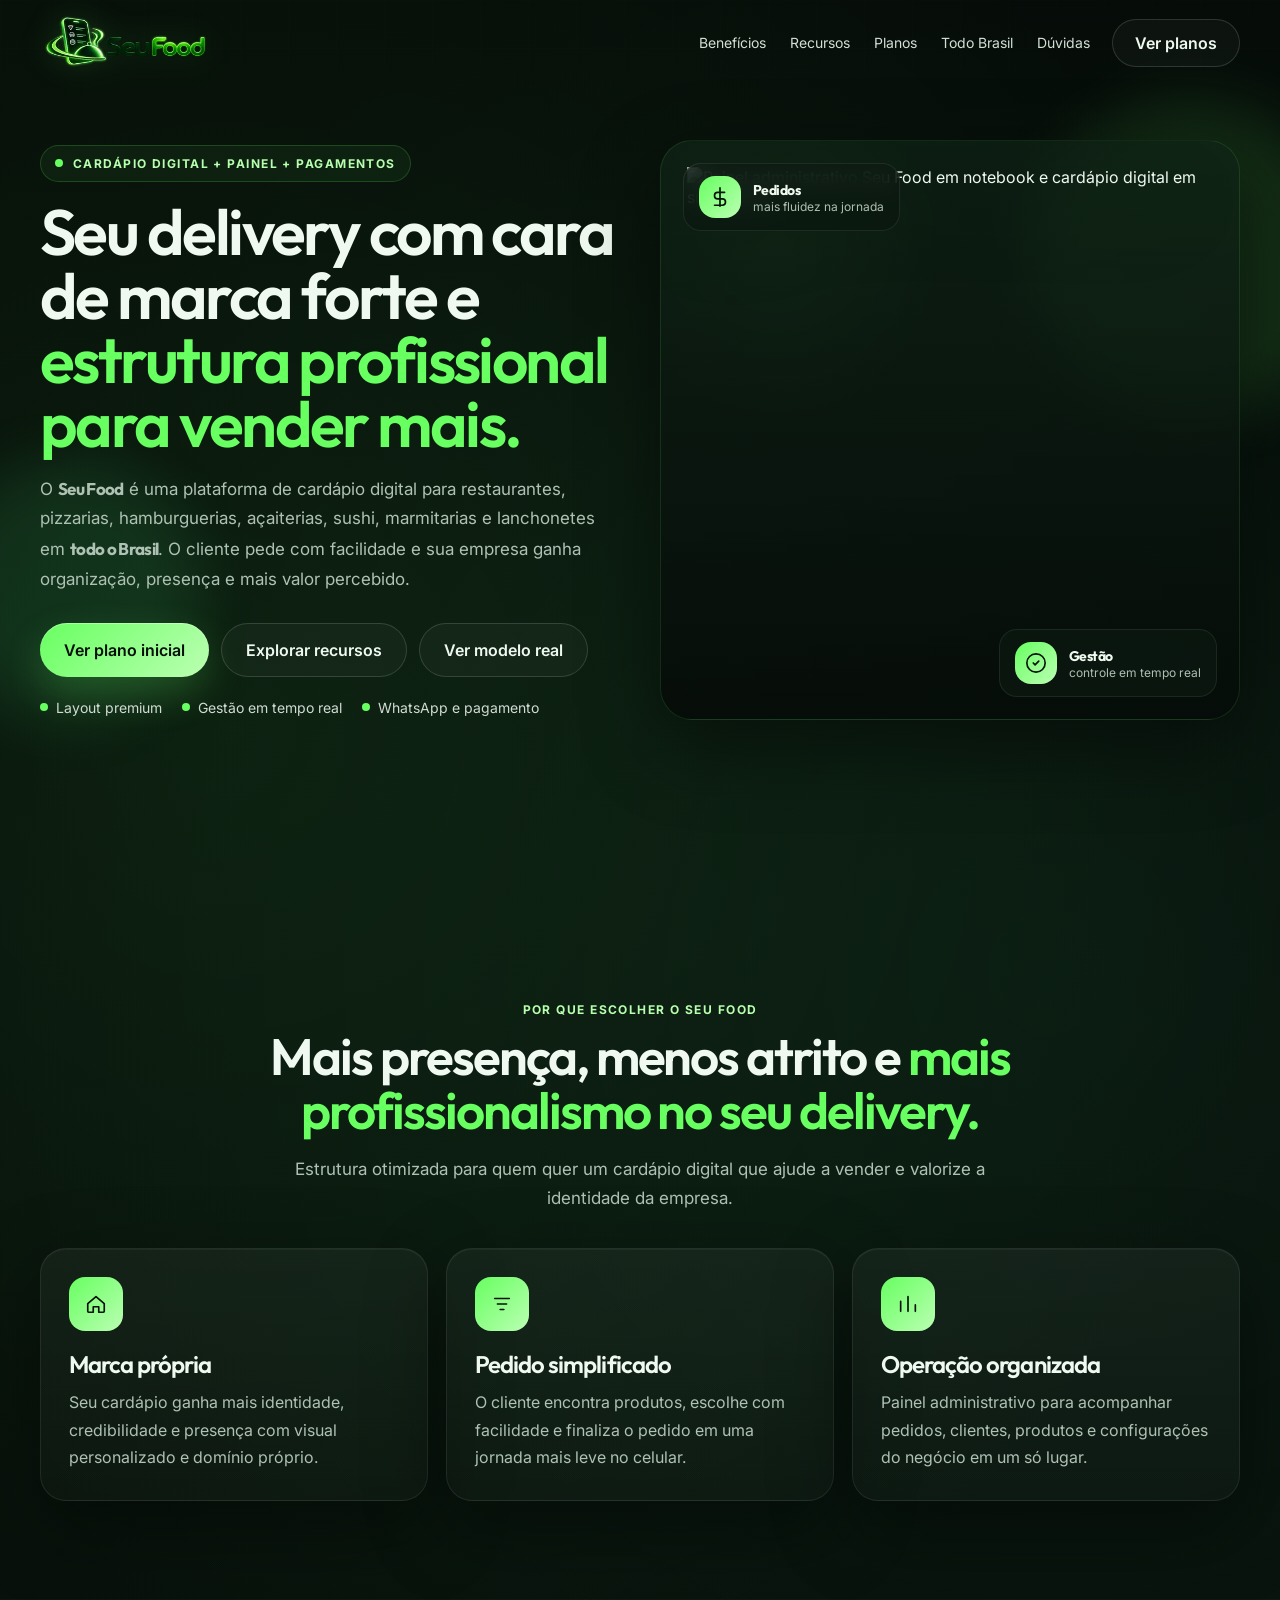
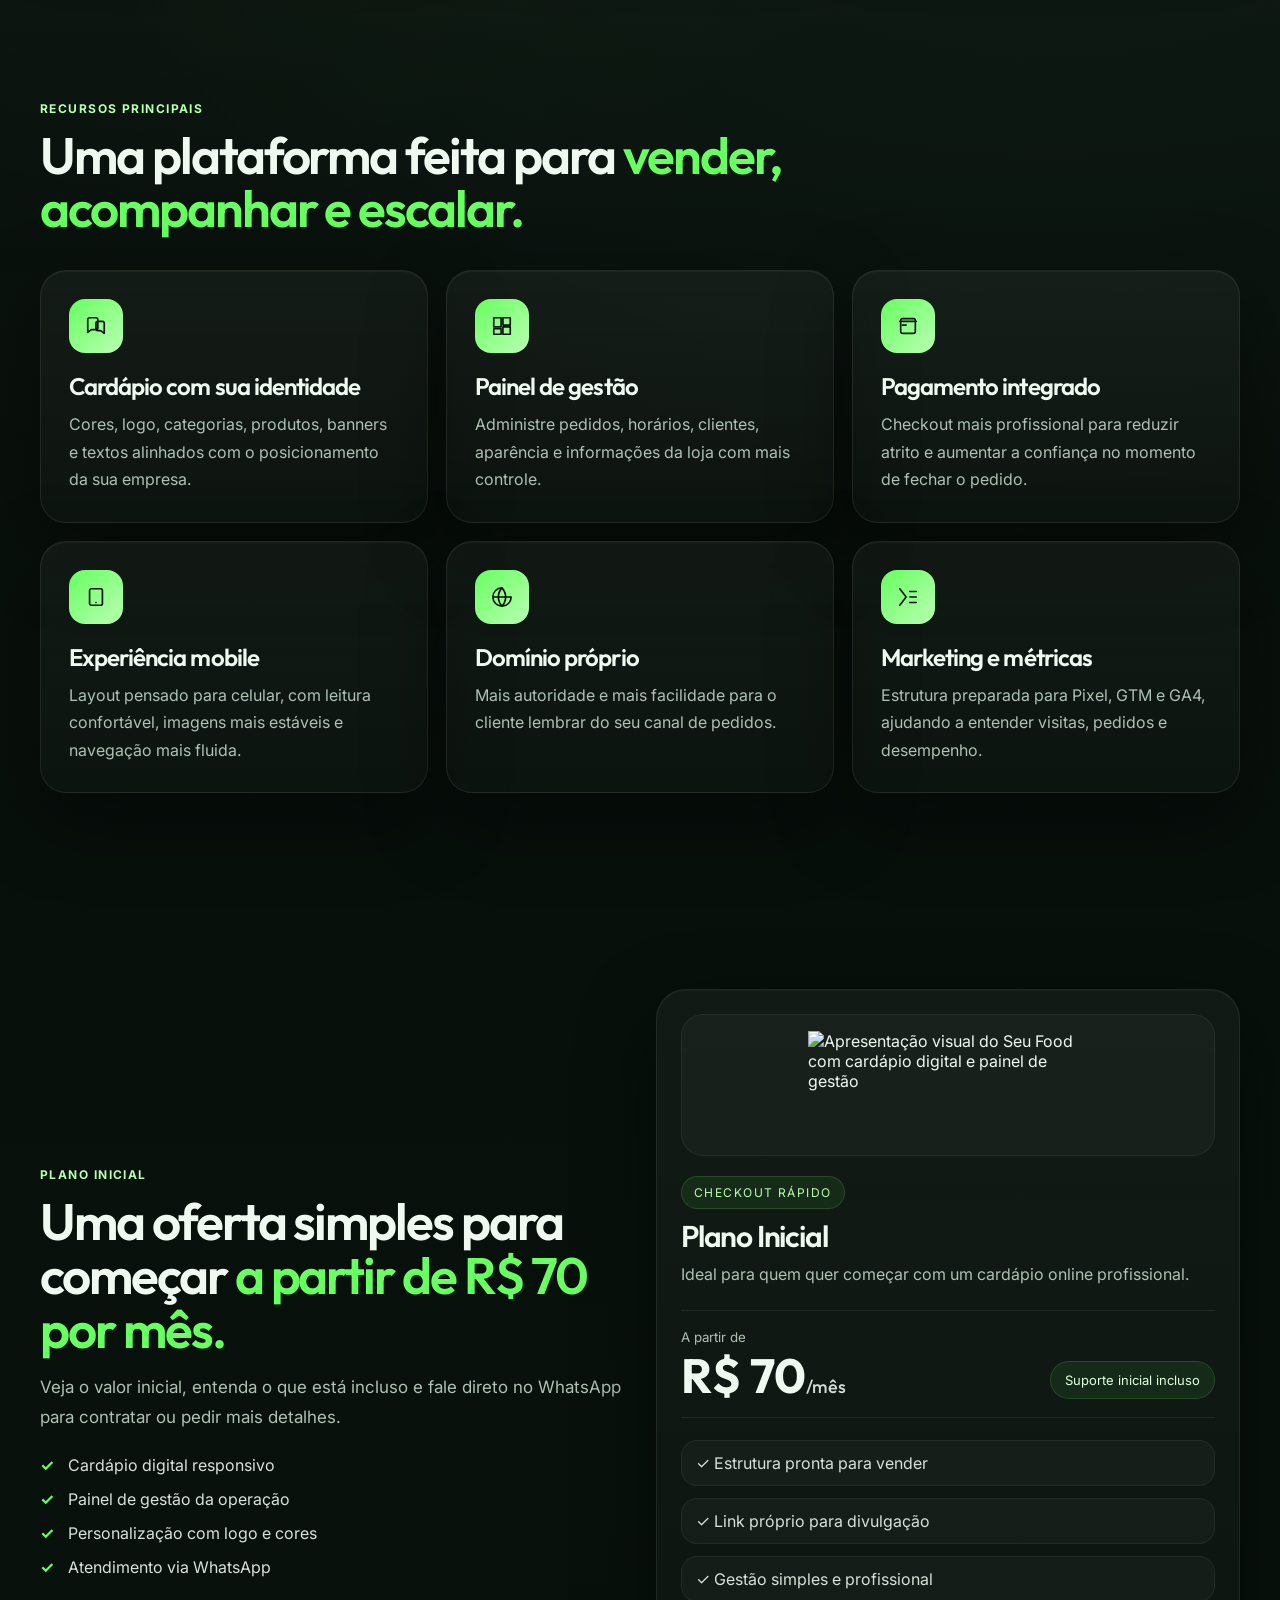
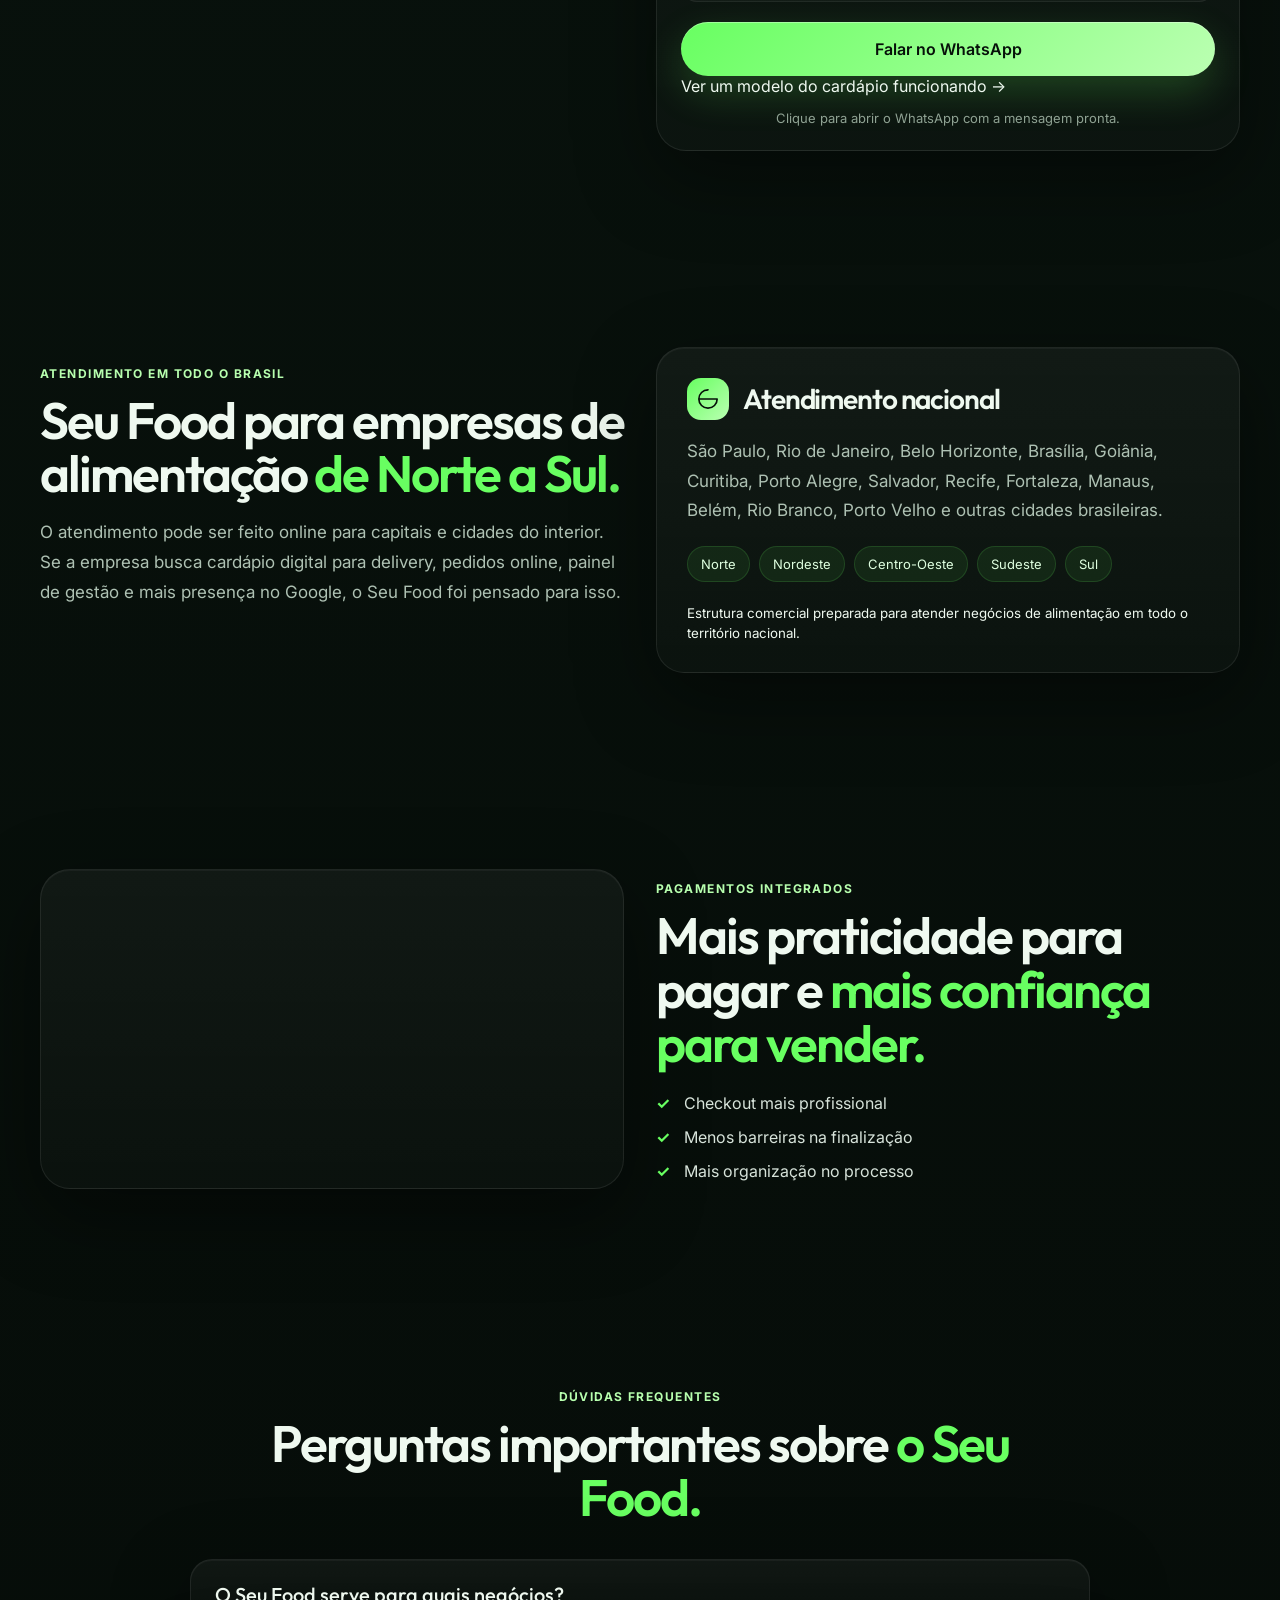
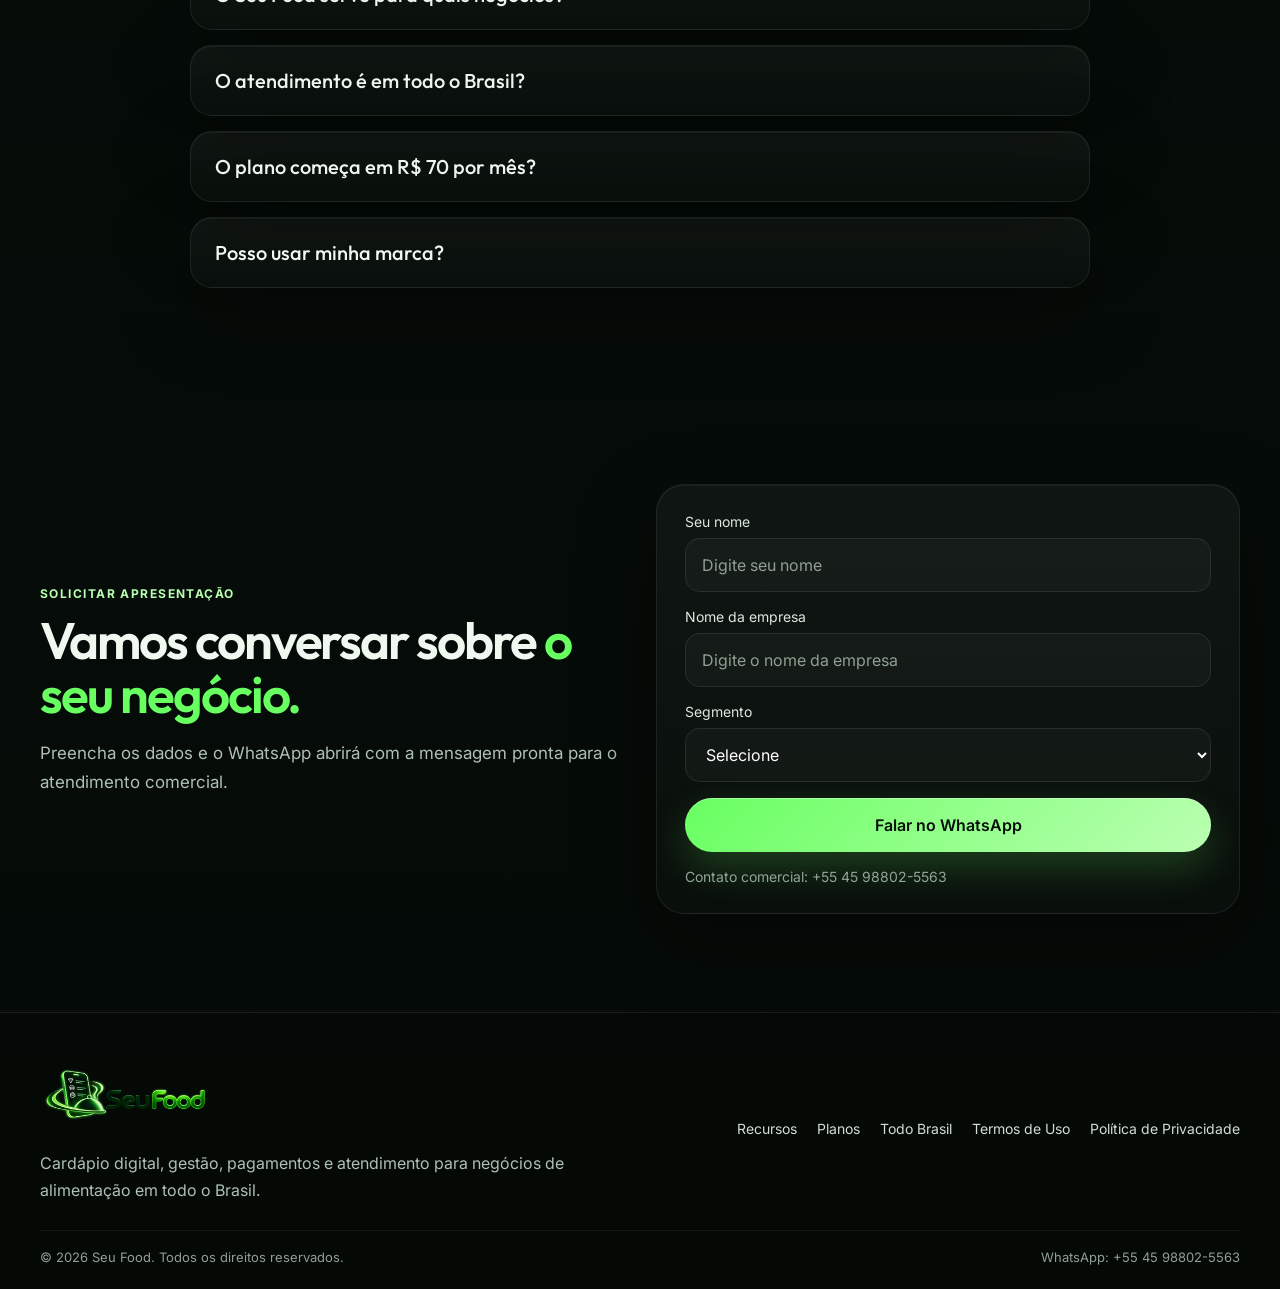
==== commit 6b54c123: "Corrige imagens com URLs públicas e adiciona modelo real" ====
--- a/index.html
+++ b/index.html
@@ -96,6 +96,7 @@
           <div class="hero-actions">
             <a class="btn btn-primary btn-large" href="#planos">Ver plano inicial</a>
             <a class="btn btn-ghost btn-large" href="#recursos">Explorar recursos</a>
+            <a class="btn btn-ghost btn-large" href="https://seufood.com/japapou" target="_blank" rel="noopener noreferrer">Ver modelo real</a>
           </div>
           <div class="hero-points">
             <span>Layout premium</span>
@@ -118,7 +119,7 @@
               </div>
               <div><strong>Gestão</strong><small>controle em tempo real</small></div>
             </div>
-            <img src="assets/seufood-painel-cardapio.webp" width="900" height="900" alt="Painel administrativo Seu Food em notebook e cardápio digital em smartphone" fetchpriority="high">
+            <img src="https://raw.githubusercontent.com/wakiloncardapio/siteseufood/main/assets/seufood-painel-cardapio.webp" width="900" height="900" alt="Painel administrativo Seu Food em notebook e cardápio digital em smartphone" fetchpriority="high" referrerpolicy="no-referrer">
           </div>
         </div>
       </div>
@@ -208,7 +209,7 @@
 
         <aside class="checkout-card reveal">
           <div class="checkout-media">
-            <img src="assets/seufood-painel-cardapio.webp" alt="Mockup do Seu Food" width="900" height="900" loading="lazy">
+            <img src="https://raw.githubusercontent.com/wakiloncardapio/siteseufood/main/assets/capa-seufood.webp" alt="Apresentação visual do Seu Food com cardápio digital e painel de gestão" width="2000" height="768" loading="lazy" referrerpolicy="no-referrer">
           </div>
           <div class="checkout-top">
             <span class="mini-label">Checkout rápido</span>
@@ -216,7 +217,10 @@
             <p>Ideal para quem quer começar com um cardápio online profissional.</p>
           </div>
           <div class="price-row">
-            <div><small>A partir de</small><div class="price">R$ 70<span>/mês</span></div></div>
+            <div>
+              <small>A partir de</small>
+              <div class="price">R$ 70<span>/mês</span></div>
+            </div>
             <div class="price-pill">Suporte inicial incluso</div>
           </div>
           <div class="checkout-list">
@@ -225,6 +229,7 @@
             <span>✓ Gestão simples e profissional</span>
           </div>
           <a class="btn btn-primary btn-large full" href="https://wa.me/5545988025563?text=Ol%C3%A1!%20Quero%20conhecer%20o%20plano%20inicial%20do%20Seu%20Food%20a%20partir%20de%20R%24%2070%20por%20m%C3%AAs." target="_blank" rel="noopener noreferrer">Falar no WhatsApp</a>
+          <a class="demo-link" href="https://seufood.com/japapou" target="_blank" rel="noopener noreferrer">Ver um modelo do cardápio funcionando →</a>
           <p class="checkout-note">Clique para abrir o WhatsApp com a mensagem pronta.</p>
         </aside>
       </div>
@@ -239,7 +244,9 @@
         </div>
         <div class="coverage-card reveal">
           <div class="coverage-title">
-            <div class="icon-box small"><svg viewBox="0 0 24 24"><path d="M12 2a10 10 0 1 0 10 10M2 12h20"/></svg></div>
+            <div class="icon-box small">
+              <svg viewBox="0 0 24 24"><path d="M12 2a10 10 0 1 0 10 10M2 12h20"/></svg>
+            </div>
             <strong>Atendimento nacional</strong>
           </div>
           <p>São Paulo, Rio de Janeiro, Belo Horizonte, Brasília, Goiânia, Curitiba, Porto Alegre, Salvador, Recife, Fortaleza, Manaus, Belém, Rio Branco, Porto Velho e outras cidades brasileiras.</p>
@@ -251,18 +258,27 @@
 
     <section class="section payment-section">
       <div class="container split">
-        <div class="payment-visual reveal"><img src="assets/mercado-pago.webp" width="2033" height="774" alt="Integração de pagamentos com Mercado Pago" loading="lazy"></div>
+        <div class="payment-visual reveal">
+          <img src="assets/mercado-pago.webp" width="2033" height="774" alt="Integração de pagamentos com Mercado Pago" loading="lazy">
+        </div>
         <div class="copy reveal">
           <span class="kicker">Pagamentos integrados</span>
           <h2>Mais praticidade para pagar e <em>mais confiança para vender.</em></h2>
-          <ul class="check-list"><li>Checkout mais profissional</li><li>Menos barreiras na finalização</li><li>Mais organização no processo</li></ul>
+          <ul class="check-list">
+            <li>Checkout mais profissional</li>
+            <li>Menos barreiras na finalização</li>
+            <li>Mais organização no processo</li>
+          </ul>
         </div>
       </div>
     </section>
 
     <section class="section faq-section" id="faq">
       <div class="container">
-        <div class="section-heading centered reveal"><span class="kicker">Dúvidas frequentes</span><h2>Perguntas importantes sobre <em>o Seu Food.</em></h2></div>
+        <div class="section-heading centered reveal">
+          <span class="kicker">Dúvidas frequentes</span>
+          <h2>Perguntas importantes sobre <em>o Seu Food.</em></h2>
+        </div>
         <div class="faq-list">
           <details class="reveal"><summary>O Seu Food serve para quais negócios?</summary><p>Serve para pizzarias, hamburguerias, restaurantes, açaiterias, sushi, marmitarias, lanchonetes e outros negócios de alimentação.</p></details>
           <details class="reveal"><summary>O atendimento é em todo o Brasil?</summary><p>Sim. A implantação e o atendimento podem ser feitos online para empresas de todas as regiões do país.</p></details>
@@ -274,7 +290,11 @@
 
     <section class="section contact-section" id="contato">
       <div class="container split">
-        <div class="copy reveal"><span class="kicker">Solicitar apresentação</span><h2>Vamos conversar sobre <em>o seu negócio.</em></h2><p>Preencha os dados e o WhatsApp abrirá com a mensagem pronta para o atendimento comercial.</p></div>
+        <div class="copy reveal">
+          <span class="kicker">Solicitar apresentação</span>
+          <h2>Vamos conversar sobre <em>o seu negócio.</em></h2>
+          <p>Preencha os dados e o WhatsApp abrirá com a mensagem pronta para o atendimento comercial.</p>
+        </div>
         <form class="contact-form reveal" id="lead-form">
           <label><span>Seu nome</span><input type="text" name="nome" autocomplete="name" placeholder="Digite seu nome" required></label>
           <label><span>Nome da empresa</span><input type="text" name="empresa" autocomplete="organization" placeholder="Digite o nome da empresa" required></label>
@@ -288,13 +308,25 @@
 
   <footer class="site-footer">
     <div class="container footer-wrap">
-      <div class="footer-brand"><img src="assets/logo-seufood-exato.webp" width="170" height="85" loading="lazy" alt="Seu Food"><p>Cardápio digital, gestão, pagamentos e atendimento para negócios de alimentação em todo o Brasil.</p></div>
-      <div class="footer-links"><a href="#recursos">Recursos</a><a href="#planos">Planos</a><a href="#brasil">Todo Brasil</a><a href="termos-de-uso.html">Termos de Uso</a><a href="politica-de-privacidade.html">Política de Privacidade</a></div>
+      <div class="footer-brand">
+        <img src="assets/logo-seufood-exato.webp" width="170" height="85" loading="lazy" alt="Seu Food">
+        <p>Cardápio digital, gestão, pagamentos e atendimento para negócios de alimentação em todo o Brasil.</p>
+      </div>
+      <div class="footer-links">
+        <a href="#recursos">Recursos</a>
+        <a href="#planos">Planos</a>
+        <a href="#brasil">Todo Brasil</a>
+        <a href="termos-de-uso.html">Termos de Uso</a>
+        <a href="politica-de-privacidade.html">Política de Privacidade</a>
+      </div>
     </div>
-    <div class="container footer-bottom"><span>© <span id="year"></span> Seu Food. Todos os direitos reservados.</span><span>WhatsApp: +55 45 98802-5563</span></div>
+    <div class="container footer-bottom">
+      <span>© <span id="year"></span> Seu Food. Todos os direitos reservados.</span>
+      <span>WhatsApp: +55 45 98802-5563</span>
+    </div>
   </footer>
 
   <button class="back-to-top" type="button" aria-label="Voltar ao topo">↑</button>
   <script src="script.js" defer></script>
 </body>
-</html>
+</html>
--- a/styles.css
+++ b/styles.css
@@ -1,3 +1,37 @@
-:root{--bg:#040806;--bg2:#08110b;--text:#effaf0;--muted:#afc1b3;--green:#66ff60;--green2:#b5ffab;--line:rgba(255,255,255,.08);--panel:rgba(255,255,255,.035);--shadow:0 28px 80px rgba(0,0,0,.42);--max:1200px}*{box-sizing:border-box}html{scroll-behavior:smooth}body{margin:0;background:radial-gradient(circle at 15% 10%,rgba(89,255,99,.08),transparent 18%),radial-gradient(circle at 88% 18%,rgba(65,255,140,.08),transparent 24%),linear-gradient(180deg,#040806,#071009 55%,#040806);color:var(--text);font-family:Inter,system-ui,sans-serif;overflow-x:hidden}img{display:block;max-width:100%}a{color:inherit;text-decoration:none}button,input,select{font:inherit}.container{width:min(calc(100% - 40px),var(--max));margin-inline:auto}.site-header{position:fixed;inset:0 0 auto;z-index:1000;transition:.3s;border-bottom:1px solid transparent}.site-header.scrolled{background:rgba(4,8,6,.76);backdrop-filter:blur(18px);border-bottom-color:var(--line)}.nav-wrap{min-height:86px;display:flex;align-items:center;gap:24px}.brand img{width:170px;height:auto;filter:drop-shadow(0 0 20px rgba(103,255,96,.18))}.desktop-nav{margin-left:auto;display:flex;gap:28px}.desktop-nav a{font-size:14px;font-weight:500;color:#cbd8ce}.desktop-nav a:hover{color:#fff}.btn{display:inline-flex;align-items:center;justify-content:center;gap:9px;border:0;border-radius:999px;padding:13px 21px;font-weight:600;cursor:pointer;transition:.22s ease}.btn:hover{transform:translateY(-2px)}.btn-primary{color:#051009;background:linear-gradient(135deg,#64ff5e,#b8ffad);box-shadow:0 18px 48px rgba(91,255,93,.2),inset 0 1px 0 rgba(255,255,255,.45)}.btn-primary:hover{box-shadow:0 24px 65px rgba(91,255,93,.3)}.btn-outline,.btn-ghost{color:#edf8ef;border:1px solid rgba(255,255,255,.13);background:rgba(255,255,255,.035)}.btn-large{min-height:54px;padding-inline:24px}.menu-button{display:none;margin-left:auto;width:44px;height:44px;border:1px solid var(--line);border-radius:12px;background:rgba(255,255,255,.04);padding:10px}.menu-button span{display:block;height:2px;margin:4px 0;background:#fff}.mobile-menu{width:min(calc(100% - 30px),var(--max));margin:0 auto 12px;padding:14px;border:1px solid var(--line);border-radius:18px;background:rgba(9,21,13,.98)}.mobile-menu a:not(.btn){display:block;padding:12px}.mobile-menu .btn{width:100%;margin-top:8px}
-.hero{min-height:100vh;padding:145px 0 46px;position:relative;overflow:hidden}.grid-fx{position:absolute;inset:0;opacity:.22;background-image:linear-gradient(rgba(255,255,255,.025) 1px,transparent 1px),linear-gradient(90deg,rgba(255,255,255,.025) 1px,transparent 1px);background-size:48px 48px;mask-image:linear-gradient(to bottom,#000,transparent 92%)}.orb{position:absolute;border-radius:50%;filter:blur(26px);pointer-events:none;animation:floatOrb 10s ease-in-out infinite}.orb-a{width:340px;height:340px;right:-60px;top:90px;background:rgba(103,255,96,.13)}.orb-b{width:280px;height:280px;left:-70px;top:440px;background:rgba(50,240,125,.12);animation-delay:-2s}.orb-c{width:520px;height:520px;right:28%;bottom:-220px;background:rgba(53,180,87,.08);animation-delay:-4s}@keyframes floatOrb{50%{transform:translateY(-18px)}}.hero-grid{position:relative;z-index:2;display:grid;grid-template-columns:1fr .96fr;align-items:center;gap:52px}.eyebrow,.kicker{display:inline-flex;align-items:center;gap:9px;text-transform:uppercase;letter-spacing:.13em;font-size:12px;font-weight:600;color:var(--green2)}.eyebrow{padding:9px 12px;border:1px solid rgba(103,255,96,.18);border-radius:999px;background:rgba(103,255,96,.055)}.eyebrow span{width:8px;height:8px;border-radius:50%;background:var(--green);animation:pulse 2s infinite}@keyframes pulse{70%{box-shadow:0 0 0 9px rgba(103,255,96,0)}}.hero-logo{width:min(100%,340px);height:auto;margin:18px 0 12px;filter:drop-shadow(0 0 24px rgba(97,255,95,.2))}.hero h1,.section-heading h2,.copy h2,.cta-box h2{font-family:Outfit,sans-serif;letter-spacing:-.04em}.hero h1{margin:0 0 20px;font-size:clamp(43px,5vw,72px);line-height:.98;font-weight:500;max-width:690px}.hero h1 em,.section-heading h2 em,.copy h2 em{font-style:normal;color:var(--green)}.hero-copy>p{max-width:650px;color:var(--muted);font-size:clamp(16px,1.5vw,19px);line-height:1.78}.hero-copy>p strong{color:#fff}.hero-actions{display:flex;flex-wrap:wrap;gap:12px;margin-top:30px}.hero-points{display:flex;flex-wrap:wrap;gap:16px 22px;margin-top:25px;color:#cfdbd1;font-size:14px}.hero-points span{display:inline-flex;align-items:center}.hero-stats{display:grid;grid-template-columns:repeat(3,1fr);gap:12px;margin-top:28px;max-width:650px}.hero-stats article{padding:16px 18px;border:1px solid var(--line);border-radius:20px;background:rgba(255,255,255,.03);box-shadow:inset 0 1px 0 rgba(255,255,255,.04)}.hero-stats strong{display:block;font-family:Outfit,sans-serif;font-size:23px;font-weight:500;margin-bottom:4px}.hero-stats small{color:#aebfb1}.product-stage{position:relative;min-height:540px;display:grid;place-items:center;overflow:hidden;isolation:isolate;border-radius:34px;border:1px solid rgba(113,255,118,.12);background:linear-gradient(180deg,rgba(17,39,24,.7),rgba(5,12,8,.9)),radial-gradient(circle at 25% 20%,rgba(120,255,115,.12),transparent 25%);box-shadow:var(--shadow),inset 0 1px 0 rgba(255,255,255,.04)}.product-stage:before{content:"";position:absolute;inset:0;background:linear-gradient(135deg,rgba(255,255,255,.025),transparent 35%,transparent 68%,rgba(103,255,96,.03))}.product-stage>img{position:relative;z-index:2;width:min(100%,680px);filter:drop-shadow(0 28px 50px rgba(0,0,0,.48));animation:heroFloat 6s ease-in-out infinite}@keyframes heroFloat{50%{transform:translateY(-9px) rotate(1deg)}}.ring{position:absolute;border:1px solid rgba(110,255,105,.16);border-radius:50%;z-index:1}.ring-one{width:440px;height:440px}.ring-two{width:620px;height:620px;opacity:.44;animation:spin 28s linear infinite}@keyframes spin{to{transform:rotate(360deg)}}.float-card{position:absolute;z-index:3;display:flex;gap:11px;align-items:center;padding:12px 15px;border:1px solid var(--line);border-radius:18px;background:rgba(11,25,16,.82);backdrop-filter:blur(10px);box-shadow:0 16px 40px rgba(0,0,0,.34);animation:bob 6s ease-in-out infinite}.float-card i{width:34px;height:34px;display:grid;place-items:center;border-radius:50%;background:linear-gradient(135deg,#62ff5d,#b6ffad);color:#061009;font-style:normal}.float-card strong,.float-card small{display:block}.float-card strong{font-size:14px}.float-card small{font-size:12px;color:#afc1b3}.float-one{left:22px;top:24px}.float-two{right:20px;bottom:24px;animation-direction:reverse}@keyframes bob{50%{transform:translateY(-10px)}}.segment-strip{position:relative;z-index:2;margin-top:28px;padding:17px 22px;border:1px solid var(--line);border-radius:999px;background:rgba(255,255,255,.035);display:flex;align-items:center;gap:18px;overflow:hidden}.segment-strip>span{white-space:nowrap;font-size:14px;font-weight:600}.ticker{display:flex;gap:14px;min-width:max-content;animation:ticker 20s linear infinite}.ticker b{padding:9px 13px;border-radius:999px;background:rgba(255,255,255,.03);font-size:13px;font-weight:500;color:#d2dfd4}@keyframes ticker{to{transform:translateX(-20%)}}
-.section{padding:108px 0;position:relative}.section-soft{background:linear-gradient(180deg,rgba(255,255,255,.02),transparent)}.section-heading{max-width:780px;margin-bottom:36px}.section-heading.centered{text-align:center;margin-inline:auto}.section-heading h2,.copy h2{margin:14px 0 16px;font-size:clamp(34px,4vw,58px);line-height:1.04;font-weight:500}.section-heading p,.copy p{color:var(--muted);font-size:17px;line-height:1.75}.benefit-grid,.feature-grid{display:grid;grid-template-columns:repeat(3,1fr);gap:18px}.glass,.feature,.dashboard-demo,.payment-visual,.contact-form,.cta-box{border:1px solid var(--line);background:linear-gradient(180deg,rgba(255,255,255,.045),rgba(255,255,255,.02));box-shadow:var(--shadow),inset 0 1px 0 rgba(255,255,255,.045)}.glass,.feature{padding:28px;border-radius:26px}.glass>span,.feature i{display:grid;place-items:center;width:50px;height:50px;margin-bottom:18px;border-radius:16px;background:linear-gradient(135deg,#66ff60,#b9ffb0);color:#071009;font-weight:600;font-style:normal}.glass h3,.feature h3{font-family:Outfit,sans-serif;font-size:26px;font-weight:500;margin:0 0 12px}.glass p,.feature p{color:var(--muted);line-height:1.72;margin:0}.split{display:grid;grid-template-columns:1fr 1fr;gap:36px;align-items:center}.reverse .payment-visual{order:0}.steps{display:grid;gap:12px;margin-top:24px}.steps div{display:flex;align-items:center;gap:14px;padding:14px 16px;border:1px solid var(--line);border-radius:18px;background:rgba(255,255,255,.025)}.steps b{width:34px;height:34px;display:grid;place-items:center;border-radius:50%;background:linear-gradient(135deg,#66ff60,#b8ffaf);color:#071009}.dashboard-demo{border-radius:30px;padding:24px;min-height:390px;background:radial-gradient(circle at 20% 20%,rgba(103,255,96,.08),transparent 22%),linear-gradient(180deg,rgba(10,24,15,.85),rgba(4,10,7,.96))}.dash-top{display:flex;justify-content:space-between}.dash-top span{height:14px;border-radius:999px;background:rgba(255,255,255,.11)}.dash-top span:first-child{width:36%}.dash-top span:last-child{width:18%}.dash-numbers{display:grid;grid-template-columns:repeat(3,1fr);gap:12px;margin:24px 0}.dash-numbers b{height:78px;border-radius:18px;background:rgba(255,255,255,.04);border:1px solid rgba(255,255,255,.06)}.dash-chart{height:170px;border-radius:22px;background:linear-gradient(180deg,rgba(103,255,96,.15),rgba(103,255,96,.025));position:relative;overflow:hidden}.dash-chart:after{content:"";position:absolute;left:0;right:0;bottom:0;height:68%;background:linear-gradient(180deg,rgba(103,255,96,.08),rgba(103,255,96,.4));clip-path:polygon(0 85%,12% 72%,24% 77%,36% 46%,48% 58%,62% 23%,74% 40%,86% 13%,100% 0,100% 100%,0 100%)}.dash-lines{display:grid;grid-template-columns:2fr 1fr 1fr;gap:12px;margin-top:18px}.dash-lines i{height:13px;border-radius:999px;background:rgba(255,255,255,.08)}.payment-visual{padding:22px;border-radius:30px;display:grid;place-items:center;min-height:360px}.payment-visual img{max-height:250px;object-fit:contain}.copy ul{padding:0;list-style:none;display:grid;gap:14px;margin-top:22px}.copy li{position:relative;padding-left:28px;color:#d5e3d7}.copy li:before{content:"✓";position:absolute;left:0;color:var(--green)}.intelligence{background:radial-gradient(circle at 50% 20%,rgba(101,255,96,.06),transparent 36%)}.intel-grid{display:grid;grid-template-columns:repeat(4,1fr);gap:14px}.intel-grid article{padding:25px;border:1px solid var(--line);border-radius:23px;background:rgba(255,255,255,.03);text-align:center}.intel-grid strong{display:block;font-family:Outfit,sans-serif;font-size:28px;font-weight:500;color:var(--green);margin-bottom:5px}.intel-grid span{color:var(--muted);font-size:14px}.cta-section{padding-top:38px}.cta-box{padding:34px;border-radius:34px;display:grid;grid-template-columns:1.1fr auto;gap:20px;align-items:center;background:linear-gradient(135deg,rgba(103,255,96,.08),rgba(255,255,255,.025))}.cta-box h2{font-size:clamp(32px,3.7vw,52px);font-weight:500;margin:12px 0}.cta-box p{margin:0;color:var(--muted);line-height:1.7}.faq-list{max-width:880px;margin:0 auto;display:grid;gap:15px}.faq-list details{padding:22px 24px;border:1px solid var(--line);border-radius:22px;background:rgba(255,255,255,.025)}.faq-list summary{cursor:pointer;list-style:none;font-family:Outfit,sans-serif;font-size:21px;font-weight:400}.faq-list summary::-webkit-details-marker{display:none}.faq-list p{color:var(--muted);line-height:1.72;margin:14px 0 0}.contact-form{padding:28px;border-radius:28px;display:grid;gap:16px}.contact-form label{display:grid;gap:8px}.contact-form label span{font-size:14px;color:#dbe7dd}.contact-form input,.contact-form select{width:100%;min-height:54px;padding:0 16px;border:1px solid rgba(255,255,255,.09);border-radius:15px;background:rgba(255,255,255,.03);color:#fff;outline:none}.contact-form input::placeholder{color:#8d9d8f}.contact-form input:focus,.contact-form select:focus{border-color:rgba(103,255,96,.42);box-shadow:0 0 0 4px rgba(103,255,96,.07)}.form-note{margin:0;color:#9bac9e;font-size:14px}footer{padding:36px 0 24px;border-top:1px solid var(--line);background:rgba(0,0,0,.12)}.footer-wrap{display:grid;grid-template-columns:auto 1fr auto;gap:26px;align-items:center}.footer-wrap img{width:170px}.footer-wrap p{margin:0;color:var(--muted);line-height:1.6}.footer-wrap>div{display:flex;gap:18px}.footer-wrap a{font-size:14px}.footer-bottom{margin-top:24px;padding-top:18px;border-top:1px solid rgba(255,255,255,.06);color:#8fa091;font-size:13px}.back-to-top{position:fixed;right:18px;bottom:18px;width:48px;height:48px;border:0;border-radius:50%;background:linear-gradient(135deg,#66ff60,#baffb1);color:#061009;box-shadow:0 18px 40px rgba(0,0,0,.28);opacity:0;visibility:hidden;transform:translateY(10px);transition:.25s}.back-to-top.visible{opacity:1;visibility:visible;transform:none}.reveal{opacity:0;transform:translateY(24px);transition:opacity .65s ease,transform .65s ease}.reveal.in-view{opacity:1;transform:none}@media(max-width:1100px){.desktop-nav,.desktop-cta{display:none}.menu-button{display:block}.hero-grid,.split,.cta-box,.footer-wrap{grid-template-columns:1fr}.benefit-grid,.feature-grid{grid-template-columns:repeat(2,1fr)}.intel-grid{grid-template-columns:repeat(2,1fr)}.product-stage{min-height:470px}.footer-wrap>div{justify-content:flex-start}}@media(max-width:760px){.container{width:min(calc(100% - 28px),var(--max))}.hero{padding-top:125px}.hero-grid{gap:30px}.brand img{width:145px}.hero-logo{width:270px}.hero h1{font-size:clamp(38px,11vw,54px)}.hero-stats,.benefit-grid,.feature-grid,.intel-grid{grid-template-columns:1fr}.product-stage{min-height:390px;padding:24px 10px}.float-card{transform:scale(.9)}.float-one{left:10px;top:12px}.float-two{right:10px;bottom:12px}.segment-strip{display:grid;border-radius:25px;padding:17px}.section{padding:82px 0}.payment-visual{min-height:260px}.footer-wrap img{width:150px}.ticker{animation-duration:17s}}+:root{
+  --bg:#050a07;
+  --bg-soft:#09120d;
+  --panel:rgba(255,255,255,.035);
+  --line:rgba(255,255,255,.08);
+  --text:#eff9f0;
+  --muted:#aec1b3;
+  --green:#68ff61;
+  --green-soft:#b7ffae;
+  --shadow:0 26px 80px rgba(0,0,0,.42);
+  --max:1200px;
+}
+*{box-sizing:border-box}
+html{scroll-behavior:smooth}
+body{margin:0;color:var(--text);font-family:Inter,system-ui,sans-serif;background:radial-gradient(circle at 18% 12%,rgba(90,255,98,.08),transparent 20%),radial-gradient(circle at 82% 16%,rgba(80,255,160,.06),transparent 22%),linear-gradient(180deg,#050a07,#08110c 50%,#050a07);overflow-x:hidden}
+a{color:inherit;text-decoration:none}img{display:block;max-width:100%;height:auto}button,input,select{font:inherit}
+.container{width:min(calc(100% - 40px),var(--max));margin-inline:auto}
+.skip-link{position:fixed;top:-50px;left:18px;z-index:9999;padding:10px 14px;border-radius:10px;background:#fff;color:#111}.skip-link:focus{top:18px}
+.site-header{position:fixed;inset:0 0 auto 0;z-index:1000;border-bottom:1px solid transparent;transition:.25s ease}.site-header.scrolled{background:rgba(5,10,7,.82);backdrop-filter:blur(14px);border-bottom-color:var(--line)}
+.nav-wrap{min-height:84px;display:flex;align-items:center;gap:22px}.brand img{width:170px;filter:drop-shadow(0 0 16px rgba(104,255,97,.14))}.desktop-nav{margin-left:auto;display:flex;gap:24px;align-items:center}.desktop-nav a{font-size:14px;color:#d3dfd6}.desktop-nav a:hover{color:#fff}
+.btn{display:inline-flex;align-items:center;justify-content:center;gap:10px;padding:13px 22px;border-radius:999px;border:0;cursor:pointer;font-weight:600;transition:transform .2s ease,box-shadow .2s ease,background .2s ease}.btn:hover{transform:translateY(-2px)}.btn-primary{color:#061009;background:linear-gradient(135deg,#68ff61,#bbffb2);box-shadow:0 16px 40px rgba(104,255,97,.2),inset 0 1px 0 rgba(255,255,255,.35)}.btn-outline,.btn-ghost{color:#eef8ef;border:1px solid rgba(255,255,255,.14);background:rgba(255,255,255,.03)}.btn-large{min-height:54px;padding-inline:24px}.full{width:100%}
+.menu-button{display:none;margin-left:auto;width:44px;height:44px;border-radius:12px;border:1px solid var(--line);background:rgba(255,255,255,.04);padding:10px}.menu-button span{display:block;height:2px;margin:4px 0;background:#fff}.mobile-menu{width:min(calc(100% - 28px),var(--max));margin:0 auto 12px;padding:14px;border:1px solid var(--line);border-radius:18px;background:rgba(8,19,13,.98);box-shadow:var(--shadow)}.mobile-menu a:not(.btn){display:block;padding:12px 10px;color:#d6e2d8}.mobile-menu .btn{width:100%;margin-top:8px}
+.hero{position:relative;overflow:hidden;padding:140px 0 56px;min-height:100svh}.orb{position:absolute;border-radius:50%;filter:blur(28px);pointer-events:none}.orb-a{width:320px;height:320px;right:-70px;top:100px;background:rgba(104,255,97,.12)}.orb-b{width:260px;height:260px;left:-60px;top:460px;background:rgba(76,255,150,.1)}.grid-fx{position:absolute;inset:0;opacity:.18;background-image:linear-gradient(rgba(255,255,255,.025) 1px,transparent 1px),linear-gradient(90deg,rgba(255,255,255,.025) 1px,transparent 1px);background-size:48px 48px;mask-image:linear-gradient(to bottom,#000,transparent 92%)}
+.hero-grid{position:relative;z-index:2;display:grid;grid-template-columns:minmax(0,1fr) minmax(0,1fr);gap:40px;align-items:center}.eyebrow,.kicker{display:inline-flex;align-items:center;gap:10px;text-transform:uppercase;letter-spacing:.12em;font-size:12px;font-weight:700;color:var(--green-soft)}.eyebrow{padding:10px 14px;border-radius:999px;border:1px solid rgba(104,255,97,.18);background:rgba(104,255,97,.06)}.eyebrow span{width:8px;height:8px;border-radius:50%;background:var(--green)}h1,h2,h3,strong{font-family:Outfit,system-ui,sans-serif;letter-spacing:-.04em}h1{font-size:clamp(40px,5vw,68px);line-height:1;max-width:650px;margin:18px 0;font-weight:600}h1 em,h2 em{font-style:normal;color:var(--green)}.hero-copy p,.section-heading p,.copy p,.coverage-card p{color:var(--muted);line-height:1.75;font-size:17px}.hero-actions{display:flex;flex-wrap:wrap;gap:12px;margin-top:28px}.hero-points{display:flex;flex-wrap:wrap;gap:12px 20px;margin-top:22px;color:#d0dcd3;font-size:14px}.hero-points span{display:inline-flex;align-items:center;gap:8px}.hero-points span::before{content:"";width:8px;height:8px;border-radius:50%;background:var(--green)}
+.product-stage{position:relative;display:grid;place-items:center;min-height:520px;padding:26px;border-radius:32px;border:1px solid rgba(104,255,97,.12);background:linear-gradient(180deg,rgba(16,35,23,.72),rgba(6,12,9,.92)),radial-gradient(circle at 20% 20%,rgba(104,255,97,.12),transparent 26%);box-shadow:var(--shadow);overflow:hidden}.product-stage img{position:relative;z-index:2;width:min(100%,620px);object-fit:contain;filter:drop-shadow(0 24px 46px rgba(0,0,0,.45))}.float-card{position:absolute;z-index:3;display:flex;align-items:center;gap:12px;padding:12px 15px;border-radius:18px;border:1px solid var(--line);background:rgba(11,24,16,.8);backdrop-filter:blur(12px)}.float-one{left:22px;top:22px}.float-two{right:22px;bottom:22px}.float-card strong{display:block;font-size:14px}.float-card small{display:block;color:#aebfb1;font-size:12px}.icon-badge,.icon-box{display:grid;place-items:center;flex:0 0 auto;border-radius:16px;background:linear-gradient(135deg,#67ff60,#baffb2);color:#061009}.icon-badge{width:42px;height:42px}.icon-box{width:54px;height:54px}.icon-box.small{width:42px;height:42px;border-radius:14px}.icon-badge svg,.icon-box svg{width:22px;height:22px;fill:none;stroke:currentColor;stroke-width:1.8;stroke-linecap:round;stroke-linejoin:round}
+.section{padding:98px 0}.section-soft{background:linear-gradient(180deg,rgba(255,255,255,.02),transparent)}.section-heading{max-width:760px;margin-bottom:34px}.section-heading.centered{text-align:center;margin-inline:auto}.section-heading h2,.copy h2{margin:12px 0 16px;font-size:clamp(34px,4vw,58px);line-height:1.05;font-weight:600}.benefit-grid,.feature-grid{display:grid;grid-template-columns:repeat(3,minmax(0,1fr));gap:18px}.glass,.feature,.checkout-card,.coverage-card,.payment-visual,.contact-form,.faq-list details{border:1px solid var(--line);background:linear-gradient(180deg,rgba(255,255,255,.045),rgba(255,255,255,.02));box-shadow:var(--shadow),inset 0 1px 0 rgba(255,255,255,.04)}.glass,.feature{padding:28px;border-radius:26px}.glass h3,.feature h3{font-size:24px;font-weight:600;margin:18px 0 10px}.glass p,.feature p{margin:0;color:var(--muted);line-height:1.72}
+.plans-grid,.nationwide-grid,.split,.footer-wrap{display:grid;grid-template-columns:minmax(0,1fr) minmax(0,1fr);gap:32px;align-items:center}.check-list{list-style:none;padding:0;margin:22px 0 0;display:grid;gap:14px}.check-list li{position:relative;padding-left:28px;color:#d7e3da}.check-list li::before{content:"✓";position:absolute;left:0;color:var(--green);font-weight:700}.checkout-card{padding:24px;border-radius:30px}.checkout-media{display:grid;place-items:center;padding:16px;border-radius:22px;background:rgba(255,255,255,.03);border:1px solid rgba(255,255,255,.06);margin-bottom:20px}.checkout-media img{width:min(100%,280px);object-fit:contain}.checkout-top strong{display:block;font-size:30px;font-weight:600;margin:8px 0 6px}.checkout-top p{margin:0;color:var(--muted);line-height:1.7}.mini-label{display:inline-block;padding:8px 12px;border-radius:999px;background:rgba(104,255,97,.08);border:1px solid rgba(104,255,97,.16);font-size:12px;text-transform:uppercase;letter-spacing:.12em;color:var(--green-soft)}.price-row{display:grid;grid-template-columns:1fr auto;gap:12px;align-items:end;padding:18px 0;margin:22px 0;border-top:1px solid rgba(255,255,255,.08);border-bottom:1px solid rgba(255,255,255,.08)}.price-row small{display:block;color:#aec1b3;margin-bottom:6px}.price{font-family:Outfit,sans-serif;font-size:48px;line-height:1;font-weight:700}.price span{font-size:18px;color:#d1ddd4;font-weight:500}.price-pill{padding:10px 14px;border-radius:999px;background:rgba(104,255,97,.08);border:1px solid rgba(104,255,97,.16);color:#defedd;font-size:13px;text-align:center}.checkout-list{display:grid;gap:12px;margin:0 0 20px}.checkout-list span{padding:12px 14px;border-radius:16px;background:rgba(255,255,255,.03);border:1px solid rgba(255,255,255,.06);color:#d6e2d8}.checkout-note{margin:14px 0 0;color:#8fa293;font-size:13px;text-align:center}
+.coverage-card{padding:30px;border-radius:28px}.coverage-title{display:flex;align-items:center;gap:14px;margin-bottom:10px}.coverage-title strong{font-size:28px;font-weight:600}.coverage-tags{display:flex;flex-wrap:wrap;gap:9px;margin:20px 0}.coverage-tags span{padding:9px 13px;border-radius:999px;background:rgba(104,255,97,.08);border:1px solid rgba(104,255,97,.15);color:#dfffe0;font-size:13px}
+.payment-visual{padding:22px;border-radius:30px;display:grid;place-items:center;min-height:320px}.payment-visual img{max-height:220px;object-fit:contain}
+.faq-list{max-width:900px;margin-inline:auto;display:grid;gap:15px;background:none;box-shadow:none;border:0}.faq-list details{padding:22px 24px;border-radius:22px}.faq-list summary{cursor:pointer;list-style:none;font-family:Outfit,sans-serif;font-size:20px;font-weight:500}.faq-list summary::-webkit-details-marker{display:none}.faq-list p{margin:14px 0 0;color:var(--muted);line-height:1.72}
+.contact-form{padding:28px;border-radius:28px;display:grid;gap:16px}.contact-form label{display:grid;gap:8px}.contact-form label span{font-size:14px;color:#dce8de}.contact-form input,.contact-form select{width:100%;min-height:54px;padding:0 16px;border-radius:15px;border:1px solid rgba(255,255,255,.09);background:rgba(255,255,255,.03);color:#fff;outline:none}.contact-form input::placeholder{color:#8ea08f}.contact-form input:focus,.contact-form select:focus{border-color:rgba(104,255,97,.42);box-shadow:0 0 0 4px rgba(104,255,97,.08)}.form-note{margin:0;color:#91a594;font-size:14px}.form-note.success{color:#c1ffc1}
+.site-footer{padding:40px 0 24px;border-top:1px solid var(--line);background:rgba(0,0,0,.14)}.footer-brand img{width:170px;margin-bottom:12px}.footer-brand p{margin:0;max-width:560px;color:var(--muted);line-height:1.7}.footer-links{display:flex;flex-wrap:wrap;justify-content:flex-end;gap:12px 20px}.footer-links a{font-size:14px;color:#d2ded4}.footer-links a:hover{color:var(--green)}.footer-bottom{display:flex;justify-content:space-between;gap:15px;flex-wrap:wrap;margin-top:26px;padding-top:18px;border-top:1px solid rgba(255,255,255,.06);color:#90a092;font-size:13px}
+.back-to-top{position:fixed;right:18px;bottom:18px;width:50px;height:50px;border-radius:50%;border:0;background:linear-gradient(135deg,#67ff60,#b8ffaf);color:#061009;font-size:20px;cursor:pointer;box-shadow:0 16px 36px rgba(0,0,0,.3);opacity:0;visibility:hidden;transform:translateY(8px);transition:.25s}.back-to-top.visible{opacity:1;visibility:visible;transform:translateY(0)}
+.reveal{opacity:0;transform:translateY(24px);transition:opacity .6s ease,transform .6s ease}.reveal.in-view{opacity:1;transform:none}
+@media(max-width:1080px){.desktop-nav,.desktop-cta{display:none}.menu-button{display:block}.hero-grid,.plans-grid,.nationwide-grid,.split,.footer-wrap{grid-template-columns:1fr}.benefit-grid,.feature-grid{grid-template-columns:repeat(2,minmax(0,1fr))}.footer-links{justify-content:flex-start}}
+@media(max-width:740px){.container{width:min(calc(100% - 28px),var(--max))}.nav-wrap{min-height:72px}.brand img{width:145px}.hero{padding-top:110px;min-height:auto}.hero-grid{gap:28px}.hero-copy{text-align:left}.eyebrow{font-size:10px;letter-spacing:.09em;max-width:100%;white-space:normal}.hero-actions{display:grid;grid-template-columns:1fr}.hero-actions .btn{width:100%}h1{font-size:clamp(36px,11vw,52px);line-height:1.03}.hero-copy p,.section-heading p,.copy p,.coverage-card p{font-size:16px}.hero-points{display:grid;grid-template-columns:1fr;gap:10px}.product-stage{min-height:unset;padding:16px 12px 18px;display:flex;flex-direction:column}.product-stage img{width:100%;max-width:100%;order:2;margin-top:8px}.float-card{position:static;width:100%;margin-bottom:10px;order:1}.float-two{order:3;margin:10px 0 0}.benefit-grid,.feature-grid{grid-template-columns:1fr}.glass,.feature,.checkout-card,.coverage-card,.payment-visual,.contact-form{border-radius:22px}.plans-grid,.nationwide-grid,.split{gap:24px}.checkout-card{padding:18px}.checkout-media{padding:10px}.checkout-media img{width:min(100%,240px)}.price-row{grid-template-columns:1fr;align-items:start}.price{font-size:42px}.price-pill{text-align:left;display:inline-block;width:max-content;max-width:100%}.payment-visual{min-height:240px}.payment-visual img{max-height:none;width:min(100%,280px)}.footer-bottom{display:grid}.section{padding:76px 0}.section-heading h2,.copy h2{font-size:clamp(32px,9vw,44px)}}
+@media(prefers-reduced-motion:reduce){html{scroll-behavior:auto}.reveal{opacity:1;transform:none;transition:none}}
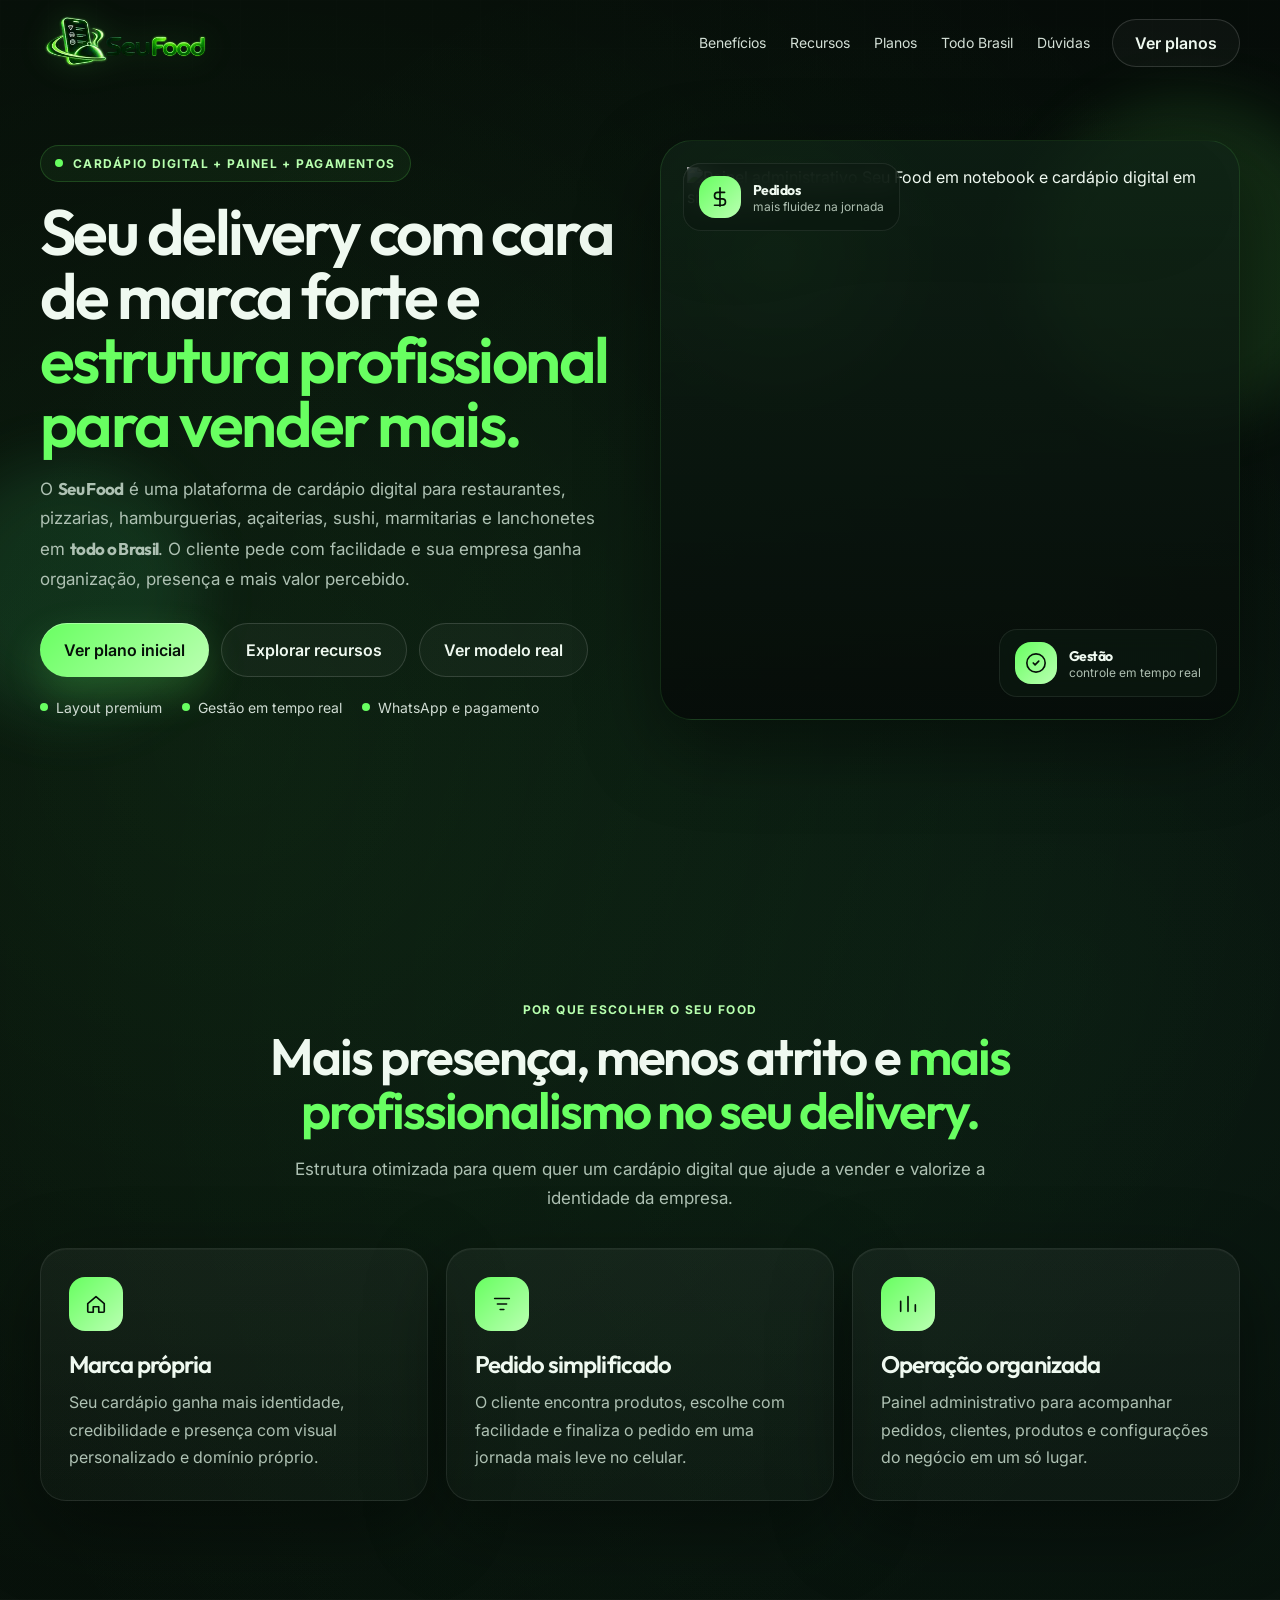
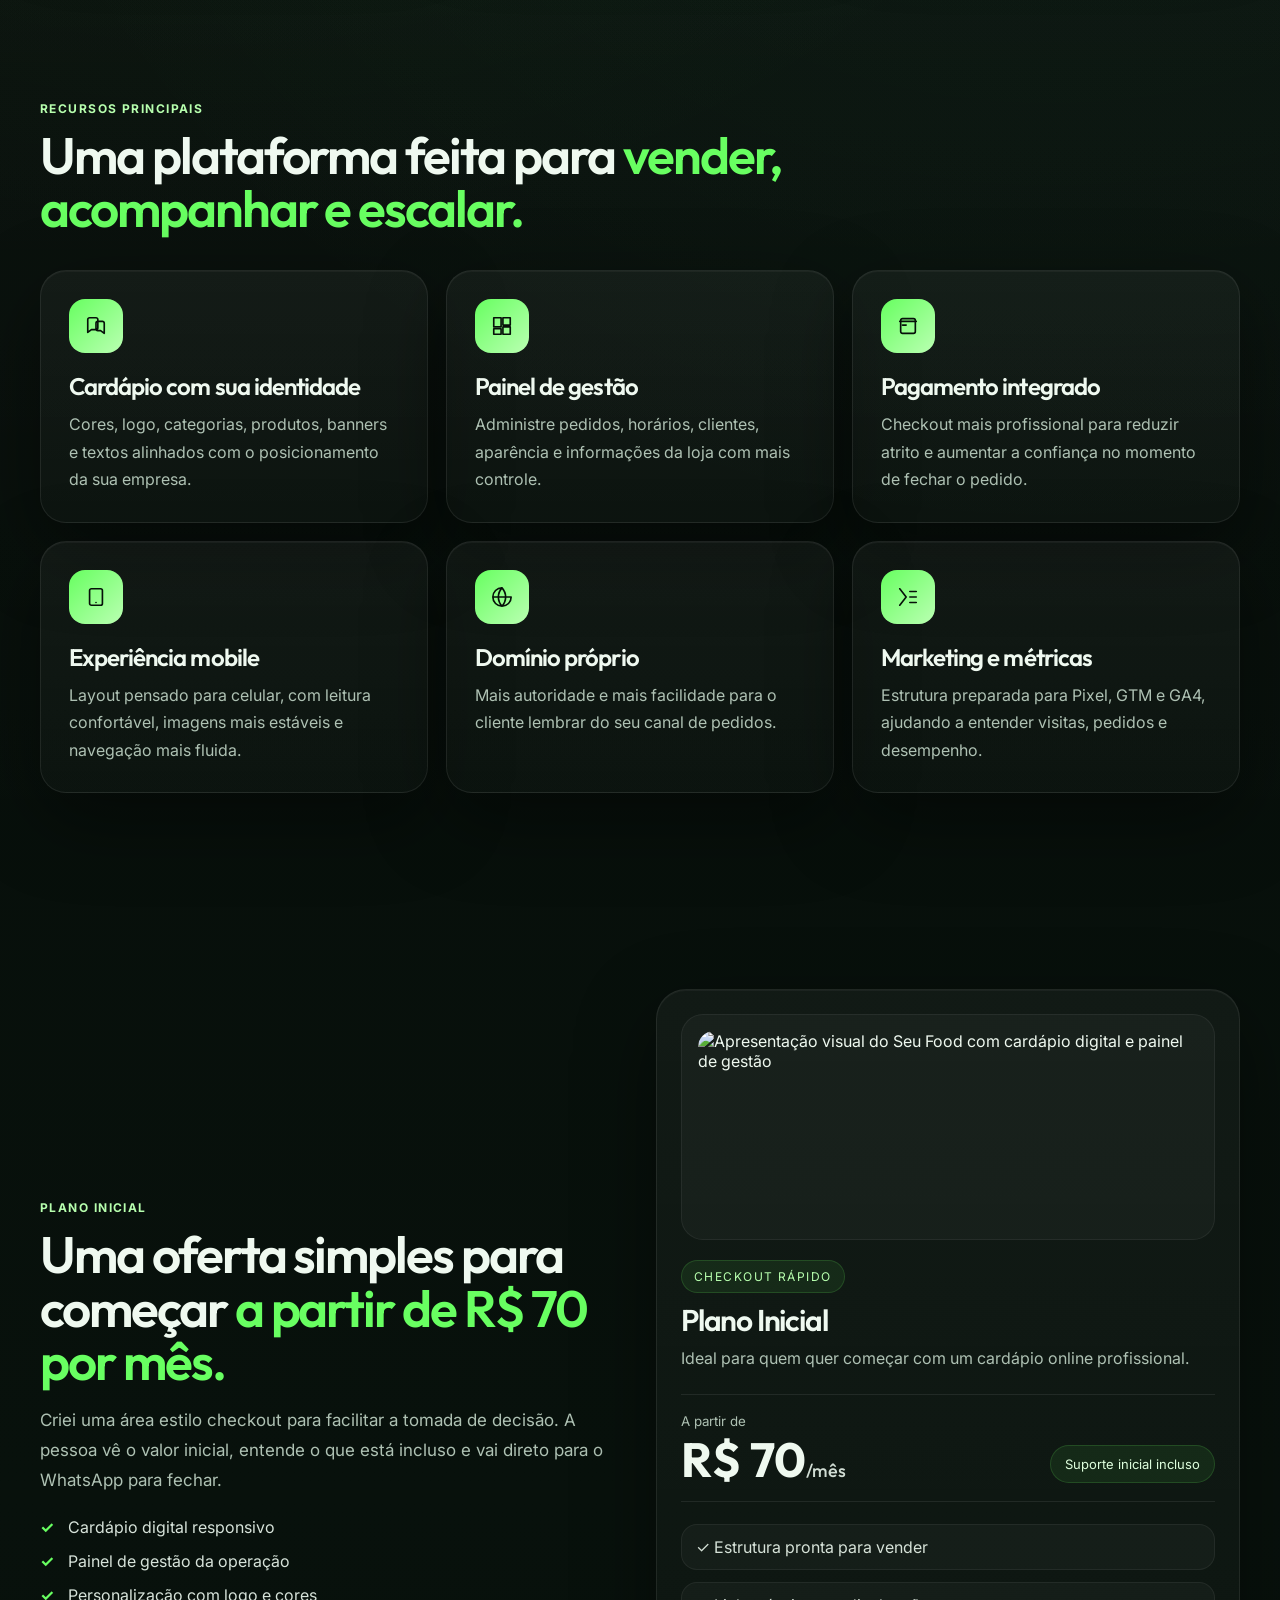
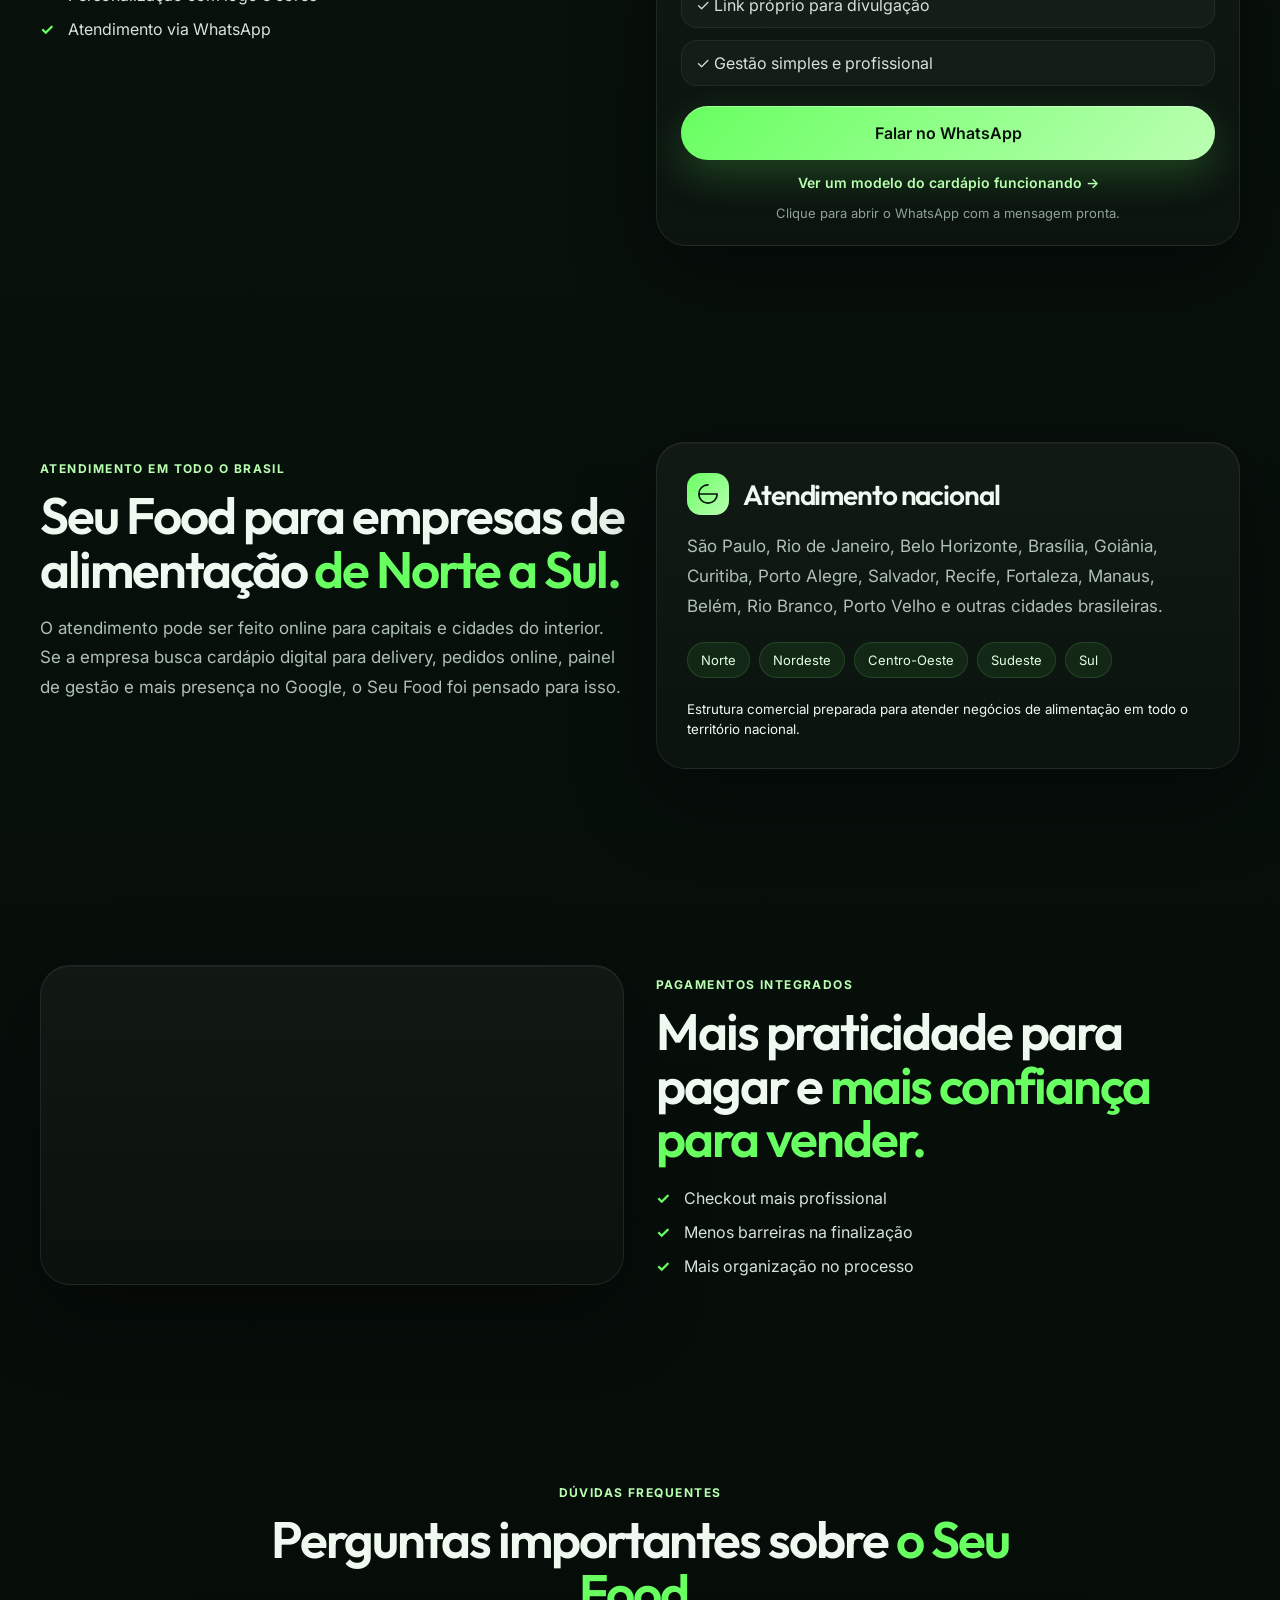
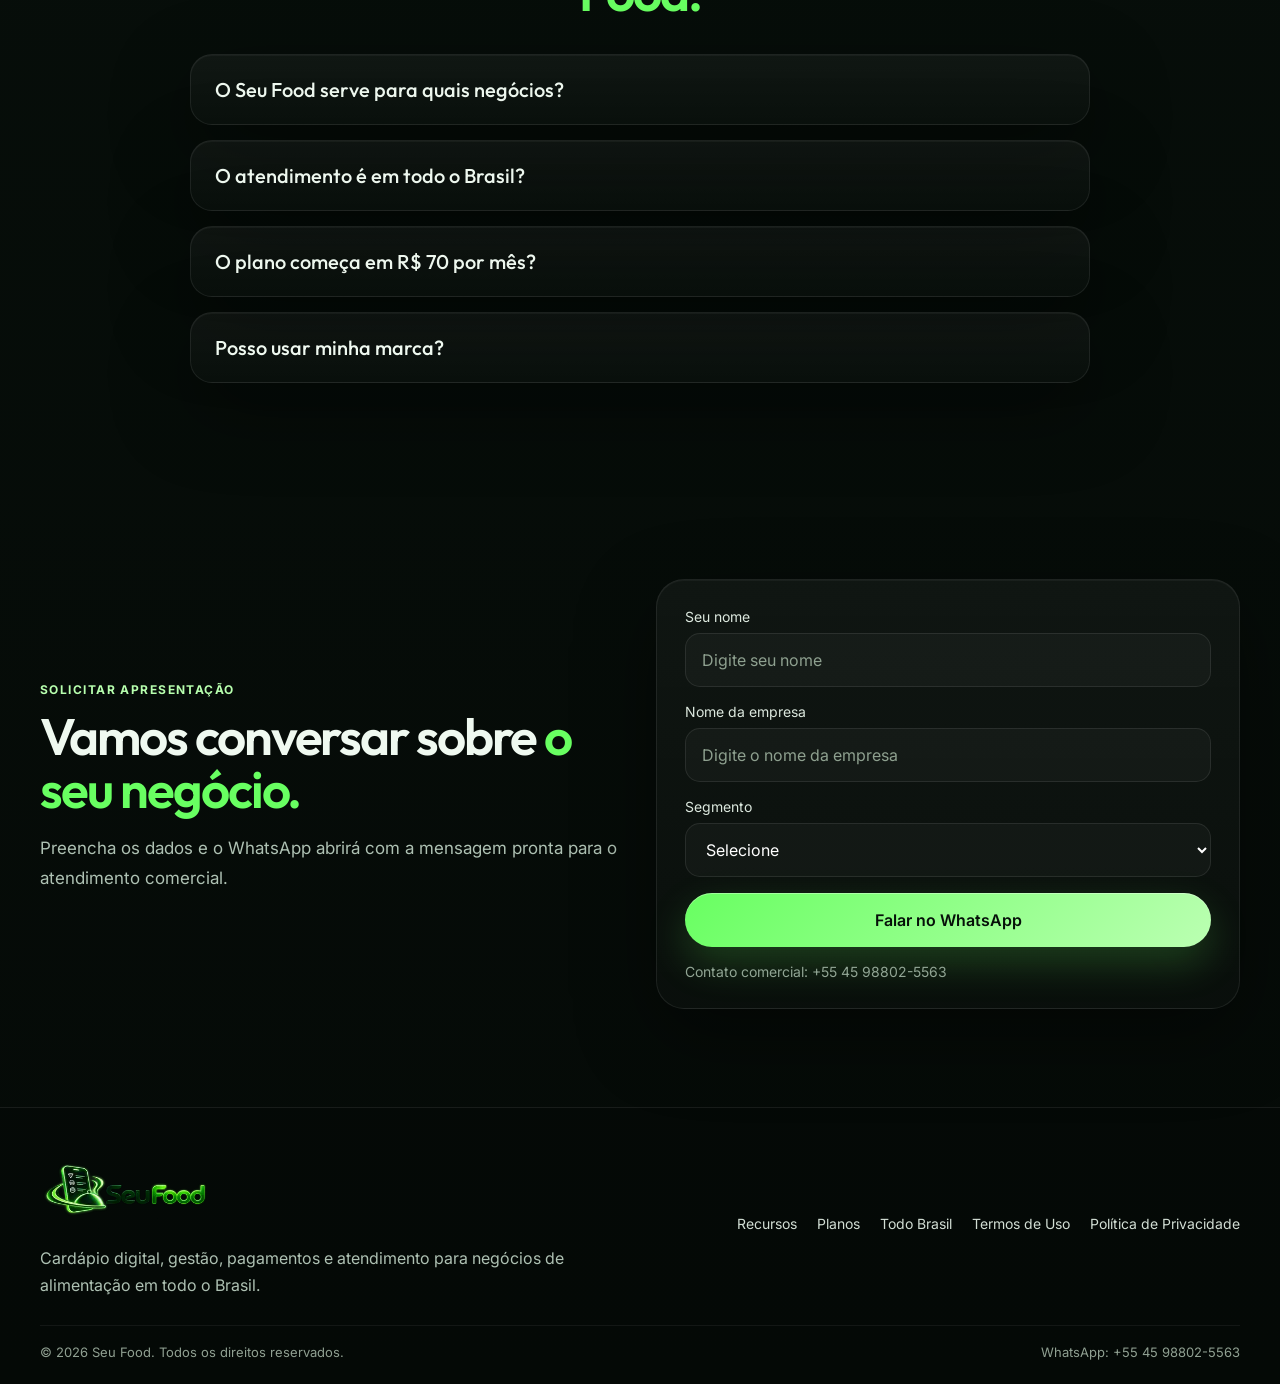
==== commit d90eb7c8: "Usa CDN R2 nas imagens principais" ====
--- a/index.html
+++ b/index.html
@@ -15,14 +15,14 @@
   <meta property="og:title" content="Cardápio Digital para Delivery em Todo Brasil | Seu Food">
   <meta property="og:description" content="Cardápio digital, painel de gestão, pagamentos e atendimento nacional para negócios de alimentação.">
   <meta property="og:url" content="https://wakiloncardapio.github.io/siteseufood/">
-  <meta property="og:image" content="https://wakiloncardapio.github.io/siteseufood/assets/seufood-painel-cardapio.webp">
+  <meta property="og:image" content="https://cdn.seufood.com/seufood-painel-cardapio.webp">
   <meta property="og:locale" content="pt_BR">
   <meta name="twitter:card" content="summary_large_image">
   <meta name="twitter:title" content="Seu Food | Cardápio Digital para Delivery">
   <meta name="twitter:description" content="Cardápio digital com gestão, pagamentos e atendimento em todo o Brasil.">
-  <meta name="twitter:image" content="https://wakiloncardapio.github.io/siteseufood/assets/seufood-painel-cardapio.webp">
+  <meta name="twitter:image" content="https://cdn.seufood.com/seufood-painel-cardapio.webp">
   <link rel="icon" type="image/png" sizes="96x96" href="assets/favicon.png">
-  <link rel="preload" href="assets/seufood-painel-cardapio.webp" as="image" type="image/webp" fetchpriority="high">
+  <link rel="preload" href="https://cdn.seufood.com/seufood-painel-cardapio.webp" as="image" type="image/webp" fetchpriority="high">
   <link rel="preconnect" href="https://fonts.googleapis.com">
   <link rel="preconnect" href="https://fonts.gstatic.com" crossorigin>
   <link href="https://fonts.googleapis.com/css2?family=Inter:wght@400;500;600;700&family=Outfit:wght@400;500;600;700&display=swap" rel="stylesheet">
@@ -119,7 +119,7 @@
               </div>
               <div><strong>Gestão</strong><small>controle em tempo real</small></div>
             </div>
-            <img src="https://raw.githubusercontent.com/wakiloncardapio/siteseufood/main/assets/seufood-painel-cardapio.webp" width="900" height="900" alt="Painel administrativo Seu Food em notebook e cardápio digital em smartphone" fetchpriority="high" referrerpolicy="no-referrer">
+            <img src="https://cdn.seufood.com/seufood-painel-cardapio.webp" width="900" height="900" alt="Painel administrativo Seu Food em notebook e cardápio digital em smartphone" fetchpriority="high" referrerpolicy="no-referrer">
           </div>
         </div>
       </div>
@@ -166,28 +166,46 @@
         </div>
         <div class="feature-grid">
           <article class="feature reveal">
-            <div class="icon-box"><svg viewBox="0 0 24 24"><path d="M12 3H5a2 2 0 0 0-2 2v14l4-3h5a2 2 0 0 0 2-2V5a2 2 0 0 0-2-2Zm7 4h-5a2 2 0 0 0-2 2v6a2 2 0 0 0 2 2h3l4 3V9a2 2 0 0 0-2-2Z"/></svg></div>
-            <h3>Cardápio com sua identidade</h3><p>Cores, logo, categorias, produtos, banners e textos alinhados com o posicionamento da sua empresa.</p>
-          </article>
-          <article class="feature reveal">
-            <div class="icon-box"><svg viewBox="0 0 24 24"><path d="M3 13h8V3H3zm10 8h8v-8h-8zM13 3v8h8V3zM3 21h8v-6H3z"/></svg></div>
-            <h3>Painel de gestão</h3><p>Administre pedidos, horários, clientes, aparência e informações da loja com mais controle.</p>
-          </article>
-          <article class="feature reveal">
-            <div class="icon-box"><svg viewBox="0 0 24 24"><path d="M3 7h18M6 4h12a2 2 0 0 1 2 2v12a2 2 0 0 1-2 2H6a2 2 0 0 1-2-2V6a2 2 0 0 1 2-2Zm0 7h4"/></svg></div>
-            <h3>Pagamento integrado</h3><p>Checkout mais profissional para reduzir atrito e aumentar a confiança no momento de fechar o pedido.</p>
-          </article>
-          <article class="feature reveal">
-            <div class="icon-box"><svg viewBox="0 0 24 24"><path d="M12 18h.01M7 3h10a2 2 0 0 1 2 2v14a2 2 0 0 1-2 2H7a2 2 0 0 1-2-2V5a2 2 0 0 1 2-2Z"/></svg></div>
-            <h3>Experiência mobile</h3><p>Layout pensado para celular, com leitura confortável, imagens mais estáveis e navegação mais fluida.</p>
-          </article>
-          <article class="feature reveal">
-            <div class="icon-box"><svg viewBox="0 0 24 24"><path d="M12 2a10 10 0 1 0 10 10M2 12h20M12 2a15.3 15.3 0 0 1 4 10 15.3 15.3 0 0 1-4 10 15.3 15.3 0 0 1-4-10 15.3 15.3 0 0 1 4-10Z"/></svg></div>
-            <h3>Domínio próprio</h3><p>Mais autoridade e mais facilidade para o cliente lembrar do seu canal de pedidos.</p>
-          </article>
-          <article class="feature reveal">
-            <div class="icon-box"><svg viewBox="0 0 24 24"><path d="m3 3 7 9-7 9M14 6h7M14 12h7M14 18h7"/></svg></div>
-            <h3>Marketing e métricas</h3><p>Estrutura preparada para Pixel, GTM e GA4, ajudando a entender visitas, pedidos e desempenho.</p>
+            <div class="icon-box">
+              <svg viewBox="0 0 24 24"><path d="M12 3H5a2 2 0 0 0-2 2v14l4-3h5a2 2 0 0 0 2-2V5a2 2 0 0 0-2-2Zm7 4h-5a2 2 0 0 0-2 2v6a2 2 0 0 0 2 2h3l4 3V9a2 2 0 0 0-2-2Z"/></svg>
+            </div>
+            <h3>Cardápio com sua identidade</h3>
+            <p>Cores, logo, categorias, produtos, banners e textos alinhados com o posicionamento da sua empresa.</p>
+          </article>
+          <article class="feature reveal">
+            <div class="icon-box">
+              <svg viewBox="0 0 24 24"><path d="M3 13h8V3H3zm10 8h8v-8h-8zM13 3v8h8V3zM3 21h8v-6H3z"/></svg>
+            </div>
+            <h3>Painel de gestão</h3>
+            <p>Administre pedidos, horários, clientes, aparência e informações da loja com mais controle.</p>
+          </article>
+          <article class="feature reveal">
+            <div class="icon-box">
+              <svg viewBox="0 0 24 24"><path d="M3 7h18M6 4h12a2 2 0 0 1 2 2v12a2 2 0 0 1-2 2H6a2 2 0 0 1-2-2V6a2 2 0 0 1 2-2Zm0 7h4"/></svg>
+            </div>
+            <h3>Pagamento integrado</h3>
+            <p>Checkout mais profissional para reduzir atrito e aumentar a confiança no momento de fechar o pedido.</p>
+          </article>
+          <article class="feature reveal">
+            <div class="icon-box">
+              <svg viewBox="0 0 24 24"><path d="M12 18h.01M7 3h10a2 2 0 0 1 2 2v14a2 2 0 0 1-2 2H7a2 2 0 0 1-2-2V5a2 2 0 0 1 2-2Z"/></svg>
+            </div>
+            <h3>Experiência mobile</h3>
+            <p>Layout pensado para celular, com leitura confortável, imagens mais estáveis e navegação mais fluida.</p>
+          </article>
+          <article class="feature reveal">
+            <div class="icon-box">
+              <svg viewBox="0 0 24 24"><path d="M12 2a10 10 0 1 0 10 10M2 12h20M12 2a15.3 15.3 0 0 1 4 10 15.3 15.3 0 0 1-4 10 15.3 15.3 0 0 1-4-10 15.3 15.3 0 0 1 4-10Z"/></svg>
+            </div>
+            <h3>Domínio próprio</h3>
+            <p>Mais autoridade e mais facilidade para o cliente lembrar do seu canal de pedidos.</p>
+          </article>
+          <article class="feature reveal">
+            <div class="icon-box">
+              <svg viewBox="0 0 24 24"><path d="m3 3 7 9-7 9M14 6h7M14 12h7M14 18h7"/></svg>
+            </div>
+            <h3>Marketing e métricas</h3>
+            <p>Estrutura preparada para Pixel, GTM e GA4, ajudando a entender visitas, pedidos e desempenho.</p>
           </article>
         </div>
       </div>
@@ -198,7 +216,7 @@
         <div class="copy reveal">
           <span class="kicker">Plano inicial</span>
           <h2>Uma oferta simples para começar <em>a partir de R$ 70 por mês.</em></h2>
-          <p>Veja o valor inicial, entenda o que está incluso e fale direto no WhatsApp para contratar ou pedir mais detalhes.</p>
+          <p>Criei uma área estilo checkout para facilitar a tomada de decisão. A pessoa vê o valor inicial, entende o que está incluso e vai direto para o WhatsApp para fechar.</p>
           <ul class="check-list">
             <li>Cardápio digital responsivo</li>
             <li>Painel de gestão da operação</li>
@@ -209,7 +227,7 @@
 
         <aside class="checkout-card reveal">
           <div class="checkout-media">
-            <img src="https://raw.githubusercontent.com/wakiloncardapio/siteseufood/main/assets/capa-seufood.webp" alt="Apresentação visual do Seu Food com cardápio digital e painel de gestão" width="2000" height="768" loading="lazy" referrerpolicy="no-referrer">
+            <img src="https://cdn.seufood.com/capa-seufood.webp" alt="Apresentação visual do Seu Food com cardápio digital e painel de gestão" width="2000" height="768" loading="lazy" referrerpolicy="no-referrer">
           </div>
           <div class="checkout-top">
             <span class="mini-label">Checkout rápido</span>
@@ -229,8 +247,7 @@
             <span>✓ Gestão simples e profissional</span>
           </div>
           <a class="btn btn-primary btn-large full" href="https://wa.me/5545988025563?text=Ol%C3%A1!%20Quero%20conhecer%20o%20plano%20inicial%20do%20Seu%20Food%20a%20partir%20de%20R%24%2070%20por%20m%C3%AAs." target="_blank" rel="noopener noreferrer">Falar no WhatsApp</a>
-          <a class="demo-link" href="https://seufood.com/japapou" target="_blank" rel="noopener noreferrer">Ver um modelo do cardápio funcionando →</a>
-          <p class="checkout-note">Clique para abrir o WhatsApp com a mensagem pronta.</p>
+          <a class="demo-link" href="https://seufood.com/japapou" target="_blank" rel="noopener noreferrer">Ver um modelo do cardápio funcionando →</a><p class="checkout-note">Clique para abrir o WhatsApp com a mensagem pronta.</p>
         </aside>
       </div>
     </section>
--- a/styles.css
+++ b/styles.css
@@ -18,20 +18,48 @@
 .skip-link{position:fixed;top:-50px;left:18px;z-index:9999;padding:10px 14px;border-radius:10px;background:#fff;color:#111}.skip-link:focus{top:18px}
 .site-header{position:fixed;inset:0 0 auto 0;z-index:1000;border-bottom:1px solid transparent;transition:.25s ease}.site-header.scrolled{background:rgba(5,10,7,.82);backdrop-filter:blur(14px);border-bottom-color:var(--line)}
 .nav-wrap{min-height:84px;display:flex;align-items:center;gap:22px}.brand img{width:170px;filter:drop-shadow(0 0 16px rgba(104,255,97,.14))}.desktop-nav{margin-left:auto;display:flex;gap:24px;align-items:center}.desktop-nav a{font-size:14px;color:#d3dfd6}.desktop-nav a:hover{color:#fff}
-.btn{display:inline-flex;align-items:center;justify-content:center;gap:10px;padding:13px 22px;border-radius:999px;border:0;cursor:pointer;font-weight:600;transition:transform .2s ease,box-shadow .2s ease,background .2s ease}.btn:hover{transform:translateY(-2px)}.btn-primary{color:#061009;background:linear-gradient(135deg,#68ff61,#bbffb2);box-shadow:0 16px 40px rgba(104,255,97,.2),inset 0 1px 0 rgba(255,255,255,.35)}.btn-outline,.btn-ghost{color:#eef8ef;border:1px solid rgba(255,255,255,.14);background:rgba(255,255,255,.03)}.btn-large{min-height:54px;padding-inline:24px}.full{width:100%}
+.btn{display:inline-flex;align-items:center;justify-content:center;gap:10px;padding:13px 22px;border-radius:999px;border:0;cursor:pointer;font-weight:600;transition:transform .2s ease, box-shadow .2s ease, background .2s ease}.btn:hover{transform:translateY(-2px)}.btn-primary{color:#061009;background:linear-gradient(135deg,#68ff61,#bbffb2);box-shadow:0 16px 40px rgba(104,255,97,.2), inset 0 1px 0 rgba(255,255,255,.35)}.btn-outline,.btn-ghost{color:#eef8ef;border:1px solid rgba(255,255,255,.14);background:rgba(255,255,255,.03)}.btn-large{min-height:54px;padding-inline:24px}.full{width:100%}
 .menu-button{display:none;margin-left:auto;width:44px;height:44px;border-radius:12px;border:1px solid var(--line);background:rgba(255,255,255,.04);padding:10px}.menu-button span{display:block;height:2px;margin:4px 0;background:#fff}.mobile-menu{width:min(calc(100% - 28px),var(--max));margin:0 auto 12px;padding:14px;border:1px solid var(--line);border-radius:18px;background:rgba(8,19,13,.98);box-shadow:var(--shadow)}.mobile-menu a:not(.btn){display:block;padding:12px 10px;color:#d6e2d8}.mobile-menu .btn{width:100%;margin-top:8px}
 .hero{position:relative;overflow:hidden;padding:140px 0 56px;min-height:100svh}.orb{position:absolute;border-radius:50%;filter:blur(28px);pointer-events:none}.orb-a{width:320px;height:320px;right:-70px;top:100px;background:rgba(104,255,97,.12)}.orb-b{width:260px;height:260px;left:-60px;top:460px;background:rgba(76,255,150,.1)}.grid-fx{position:absolute;inset:0;opacity:.18;background-image:linear-gradient(rgba(255,255,255,.025) 1px,transparent 1px),linear-gradient(90deg,rgba(255,255,255,.025) 1px,transparent 1px);background-size:48px 48px;mask-image:linear-gradient(to bottom,#000,transparent 92%)}
 .hero-grid{position:relative;z-index:2;display:grid;grid-template-columns:minmax(0,1fr) minmax(0,1fr);gap:40px;align-items:center}.eyebrow,.kicker{display:inline-flex;align-items:center;gap:10px;text-transform:uppercase;letter-spacing:.12em;font-size:12px;font-weight:700;color:var(--green-soft)}.eyebrow{padding:10px 14px;border-radius:999px;border:1px solid rgba(104,255,97,.18);background:rgba(104,255,97,.06)}.eyebrow span{width:8px;height:8px;border-radius:50%;background:var(--green)}h1,h2,h3,strong{font-family:Outfit,system-ui,sans-serif;letter-spacing:-.04em}h1{font-size:clamp(40px,5vw,68px);line-height:1;max-width:650px;margin:18px 0;font-weight:600}h1 em,h2 em{font-style:normal;color:var(--green)}.hero-copy p,.section-heading p,.copy p,.coverage-card p{color:var(--muted);line-height:1.75;font-size:17px}.hero-actions{display:flex;flex-wrap:wrap;gap:12px;margin-top:28px}.hero-points{display:flex;flex-wrap:wrap;gap:12px 20px;margin-top:22px;color:#d0dcd3;font-size:14px}.hero-points span{display:inline-flex;align-items:center;gap:8px}.hero-points span::before{content:"";width:8px;height:8px;border-radius:50%;background:var(--green)}
 .product-stage{position:relative;display:grid;place-items:center;min-height:520px;padding:26px;border-radius:32px;border:1px solid rgba(104,255,97,.12);background:linear-gradient(180deg,rgba(16,35,23,.72),rgba(6,12,9,.92)),radial-gradient(circle at 20% 20%,rgba(104,255,97,.12),transparent 26%);box-shadow:var(--shadow);overflow:hidden}.product-stage img{position:relative;z-index:2;width:min(100%,620px);object-fit:contain;filter:drop-shadow(0 24px 46px rgba(0,0,0,.45))}.float-card{position:absolute;z-index:3;display:flex;align-items:center;gap:12px;padding:12px 15px;border-radius:18px;border:1px solid var(--line);background:rgba(11,24,16,.8);backdrop-filter:blur(12px)}.float-one{left:22px;top:22px}.float-two{right:22px;bottom:22px}.float-card strong{display:block;font-size:14px}.float-card small{display:block;color:#aebfb1;font-size:12px}.icon-badge,.icon-box{display:grid;place-items:center;flex:0 0 auto;border-radius:16px;background:linear-gradient(135deg,#67ff60,#baffb2);color:#061009}.icon-badge{width:42px;height:42px}.icon-box{width:54px;height:54px}.icon-box.small{width:42px;height:42px;border-radius:14px}.icon-badge svg,.icon-box svg{width:22px;height:22px;fill:none;stroke:currentColor;stroke-width:1.8;stroke-linecap:round;stroke-linejoin:round}
 .section{padding:98px 0}.section-soft{background:linear-gradient(180deg,rgba(255,255,255,.02),transparent)}.section-heading{max-width:760px;margin-bottom:34px}.section-heading.centered{text-align:center;margin-inline:auto}.section-heading h2,.copy h2{margin:12px 0 16px;font-size:clamp(34px,4vw,58px);line-height:1.05;font-weight:600}.benefit-grid,.feature-grid{display:grid;grid-template-columns:repeat(3,minmax(0,1fr));gap:18px}.glass,.feature,.checkout-card,.coverage-card,.payment-visual,.contact-form,.faq-list details{border:1px solid var(--line);background:linear-gradient(180deg,rgba(255,255,255,.045),rgba(255,255,255,.02));box-shadow:var(--shadow),inset 0 1px 0 rgba(255,255,255,.04)}.glass,.feature{padding:28px;border-radius:26px}.glass h3,.feature h3{font-size:24px;font-weight:600;margin:18px 0 10px}.glass p,.feature p{margin:0;color:var(--muted);line-height:1.72}
-.plans-grid,.nationwide-grid,.split,.footer-wrap{display:grid;grid-template-columns:minmax(0,1fr) minmax(0,1fr);gap:32px;align-items:center}.check-list{list-style:none;padding:0;margin:22px 0 0;display:grid;gap:14px}.check-list li{position:relative;padding-left:28px;color:#d7e3da}.check-list li::before{content:"✓";position:absolute;left:0;color:var(--green);font-weight:700}.checkout-card{padding:24px;border-radius:30px}.checkout-media{display:grid;place-items:center;padding:16px;border-radius:22px;background:rgba(255,255,255,.03);border:1px solid rgba(255,255,255,.06);margin-bottom:20px}.checkout-media img{width:min(100%,280px);object-fit:contain}.checkout-top strong{display:block;font-size:30px;font-weight:600;margin:8px 0 6px}.checkout-top p{margin:0;color:var(--muted);line-height:1.7}.mini-label{display:inline-block;padding:8px 12px;border-radius:999px;background:rgba(104,255,97,.08);border:1px solid rgba(104,255,97,.16);font-size:12px;text-transform:uppercase;letter-spacing:.12em;color:var(--green-soft)}.price-row{display:grid;grid-template-columns:1fr auto;gap:12px;align-items:end;padding:18px 0;margin:22px 0;border-top:1px solid rgba(255,255,255,.08);border-bottom:1px solid rgba(255,255,255,.08)}.price-row small{display:block;color:#aec1b3;margin-bottom:6px}.price{font-family:Outfit,sans-serif;font-size:48px;line-height:1;font-weight:700}.price span{font-size:18px;color:#d1ddd4;font-weight:500}.price-pill{padding:10px 14px;border-radius:999px;background:rgba(104,255,97,.08);border:1px solid rgba(104,255,97,.16);color:#defedd;font-size:13px;text-align:center}.checkout-list{display:grid;gap:12px;margin:0 0 20px}.checkout-list span{padding:12px 14px;border-radius:16px;background:rgba(255,255,255,.03);border:1px solid rgba(255,255,255,.06);color:#d6e2d8}.checkout-note{margin:14px 0 0;color:#8fa293;font-size:13px;text-align:center}
+.plans-grid,.nationwide-grid,.split,.footer-wrap{display:grid;grid-template-columns:minmax(0,1fr) minmax(0,1fr);gap:32px;align-items:center}.check-list{list-style:none;padding:0;margin:22px 0 0;display:grid;gap:14px}.check-list li{position:relative;padding-left:28px;color:#d7e3da}.check-list li::before{content:"✓";position:absolute;left:0;color:var(--green);font-weight:700}.checkout-card{padding:24px;border-radius:30px}.checkout-media{display:grid;place-items:center;padding:16px;border-radius:22px;background:rgba(255,255,255,.03);border:1px solid rgba(255,255,255,.06);margin-bottom:20px}.checkout-media img{width:100%;max-height:230px;object-fit:cover;object-position:center;border-radius:16px}.checkout-top strong{display:block;font-size:30px;font-weight:600;margin:8px 0 6px}.checkout-top p{margin:0;color:var(--muted);line-height:1.7}.mini-label{display:inline-block;padding:8px 12px;border-radius:999px;background:rgba(104,255,97,.08);border:1px solid rgba(104,255,97,.16);font-size:12px;text-transform:uppercase;letter-spacing:.12em;color:var(--green-soft)}.price-row{display:grid;grid-template-columns:1fr auto;gap:12px;align-items:end;padding:18px 0;margin:22px 0;border-top:1px solid rgba(255,255,255,.08);border-bottom:1px solid rgba(255,255,255,.08)}.price-row small{display:block;color:#aec1b3;margin-bottom:6px}.price{font-family:Outfit,sans-serif;font-size:48px;line-height:1;font-weight:700}.price span{font-size:18px;color:#d1ddd4;font-weight:500}.price-pill{padding:10px 14px;border-radius:999px;background:rgba(104,255,97,.08);border:1px solid rgba(104,255,97,.16);color:#defedd;font-size:13px;text-align:center}.checkout-list{display:grid;gap:12px;margin:0 0 20px}.checkout-list span{padding:12px 14px;border-radius:16px;background:rgba(255,255,255,.03);border:1px solid rgba(255,255,255,.06);color:#d6e2d8}.checkout-note{margin:14px 0 0;color:#8fa293;font-size:13px;text-align:center}
 .coverage-card{padding:30px;border-radius:28px}.coverage-title{display:flex;align-items:center;gap:14px;margin-bottom:10px}.coverage-title strong{font-size:28px;font-weight:600}.coverage-tags{display:flex;flex-wrap:wrap;gap:9px;margin:20px 0}.coverage-tags span{padding:9px 13px;border-radius:999px;background:rgba(104,255,97,.08);border:1px solid rgba(104,255,97,.15);color:#dfffe0;font-size:13px}
 .payment-visual{padding:22px;border-radius:30px;display:grid;place-items:center;min-height:320px}.payment-visual img{max-height:220px;object-fit:contain}
 .faq-list{max-width:900px;margin-inline:auto;display:grid;gap:15px;background:none;box-shadow:none;border:0}.faq-list details{padding:22px 24px;border-radius:22px}.faq-list summary{cursor:pointer;list-style:none;font-family:Outfit,sans-serif;font-size:20px;font-weight:500}.faq-list summary::-webkit-details-marker{display:none}.faq-list p{margin:14px 0 0;color:var(--muted);line-height:1.72}
 .contact-form{padding:28px;border-radius:28px;display:grid;gap:16px}.contact-form label{display:grid;gap:8px}.contact-form label span{font-size:14px;color:#dce8de}.contact-form input,.contact-form select{width:100%;min-height:54px;padding:0 16px;border-radius:15px;border:1px solid rgba(255,255,255,.09);background:rgba(255,255,255,.03);color:#fff;outline:none}.contact-form input::placeholder{color:#8ea08f}.contact-form input:focus,.contact-form select:focus{border-color:rgba(104,255,97,.42);box-shadow:0 0 0 4px rgba(104,255,97,.08)}.form-note{margin:0;color:#91a594;font-size:14px}.form-note.success{color:#c1ffc1}
 .site-footer{padding:40px 0 24px;border-top:1px solid var(--line);background:rgba(0,0,0,.14)}.footer-brand img{width:170px;margin-bottom:12px}.footer-brand p{margin:0;max-width:560px;color:var(--muted);line-height:1.7}.footer-links{display:flex;flex-wrap:wrap;justify-content:flex-end;gap:12px 20px}.footer-links a{font-size:14px;color:#d2ded4}.footer-links a:hover{color:var(--green)}.footer-bottom{display:flex;justify-content:space-between;gap:15px;flex-wrap:wrap;margin-top:26px;padding-top:18px;border-top:1px solid rgba(255,255,255,.06);color:#90a092;font-size:13px}
 .back-to-top{position:fixed;right:18px;bottom:18px;width:50px;height:50px;border-radius:50%;border:0;background:linear-gradient(135deg,#67ff60,#b8ffaf);color:#061009;font-size:20px;cursor:pointer;box-shadow:0 16px 36px rgba(0,0,0,.3);opacity:0;visibility:hidden;transform:translateY(8px);transition:.25s}.back-to-top.visible{opacity:1;visibility:visible;transform:translateY(0)}
-.reveal{opacity:0;transform:translateY(24px);transition:opacity .6s ease,transform .6s ease}.reveal.in-view{opacity:1;transform:none}
-@media(max-width:1080px){.desktop-nav,.desktop-cta{display:none}.menu-button{display:block}.hero-grid,.plans-grid,.nationwide-grid,.split,.footer-wrap{grid-template-columns:1fr}.benefit-grid,.feature-grid{grid-template-columns:repeat(2,minmax(0,1fr))}.footer-links{justify-content:flex-start}}
-@media(max-width:740px){.container{width:min(calc(100% - 28px),var(--max))}.nav-wrap{min-height:72px}.brand img{width:145px}.hero{padding-top:110px;min-height:auto}.hero-grid{gap:28px}.hero-copy{text-align:left}.eyebrow{font-size:10px;letter-spacing:.09em;max-width:100%;white-space:normal}.hero-actions{display:grid;grid-template-columns:1fr}.hero-actions .btn{width:100%}h1{font-size:clamp(36px,11vw,52px);line-height:1.03}.hero-copy p,.section-heading p,.copy p,.coverage-card p{font-size:16px}.hero-points{display:grid;grid-template-columns:1fr;gap:10px}.product-stage{min-height:unset;padding:16px 12px 18px;display:flex;flex-direction:column}.product-stage img{width:100%;max-width:100%;order:2;margin-top:8px}.float-card{position:static;width:100%;margin-bottom:10px;order:1}.float-two{order:3;margin:10px 0 0}.benefit-grid,.feature-grid{grid-template-columns:1fr}.glass,.feature,.checkout-card,.coverage-card,.payment-visual,.contact-form{border-radius:22px}.plans-grid,.nationwide-grid,.split{gap:24px}.checkout-card{padding:18px}.checkout-media{padding:10px}.checkout-media img{width:min(100%,240px)}.price-row{grid-template-columns:1fr;align-items:start}.price{font-size:42px}.price-pill{text-align:left;display:inline-block;width:max-content;max-width:100%}.payment-visual{min-height:240px}.payment-visual img{max-height:none;width:min(100%,280px)}.footer-bottom{display:grid}.section{padding:76px 0}.section-heading h2,.copy h2{font-size:clamp(32px,9vw,44px)}}
-@media(prefers-reduced-motion:reduce){html{scroll-behavior:auto}.reveal{opacity:1;transform:none;transition:none}}
+.reveal{opacity:0;transform:translateY(24px);transition:opacity .6s ease, transform .6s ease}.reveal.in-view{opacity:1;transform:none}
+
+@media (max-width:1080px){
+  .desktop-nav,.desktop-cta{display:none}
+  .menu-button{display:block}
+  .hero-grid,.plans-grid,.nationwide-grid,.split,.footer-wrap{grid-template-columns:1fr}
+  .benefit-grid,.feature-grid{grid-template-columns:repeat(2,minmax(0,1fr))}
+  .footer-links{justify-content:flex-start}
+}
+
+@media (max-width:740px){
+  .container{width:min(calc(100% - 28px),var(--max))}
+  .hero{padding-top:122px}
+  h1{font-size:clamp(36px,11vw,52px)}
+  .hero-copy p,.section-heading p,.copy p,.coverage-card p{font-size:16px}
+  .product-stage{min-height:unset;padding:18px 14px 20px}
+  .product-stage img{width:100%;max-width:100%}
+  .float-card{position:static;width:100%;margin-bottom:10px}
+  .benefit-grid,.feature-grid{grid-template-columns:1fr}
+  .price-row{grid-template-columns:1fr;align-items:start}
+  .price{font-size:42px}
+  .payment-visual img{max-height:none;width:min(100%,280px)}
+  .footer-bottom{display:grid}
+  .section{padding:82px 0}
+}
+
+@media (prefers-reduced-motion:reduce){
+  html{scroll-behavior:auto}
+  .reveal{opacity:1;transform:none;transition:none}
+}
+
+.demo-link{display:block;margin:14px 0 0;text-align:center;color:var(--green-soft);font-weight:600;font-size:14px}.demo-link:hover{color:#fff;text-decoration:underline}
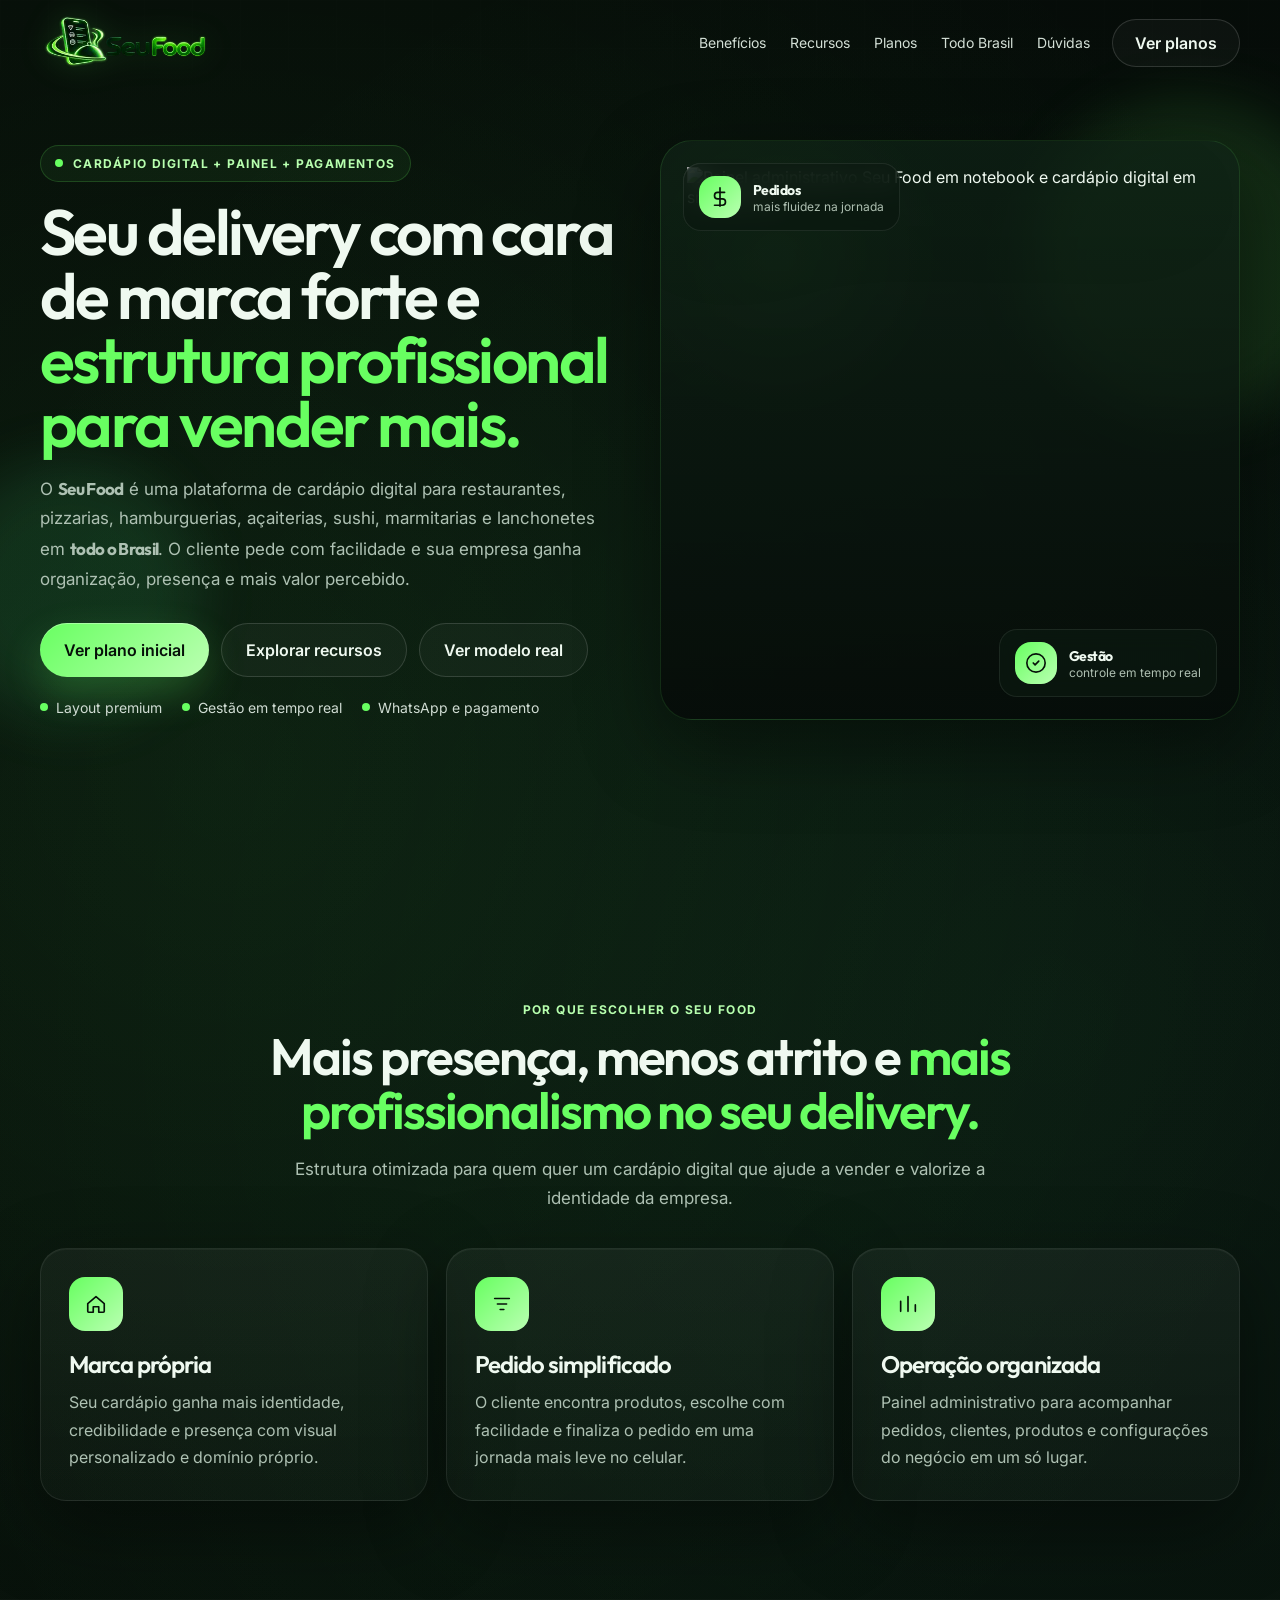
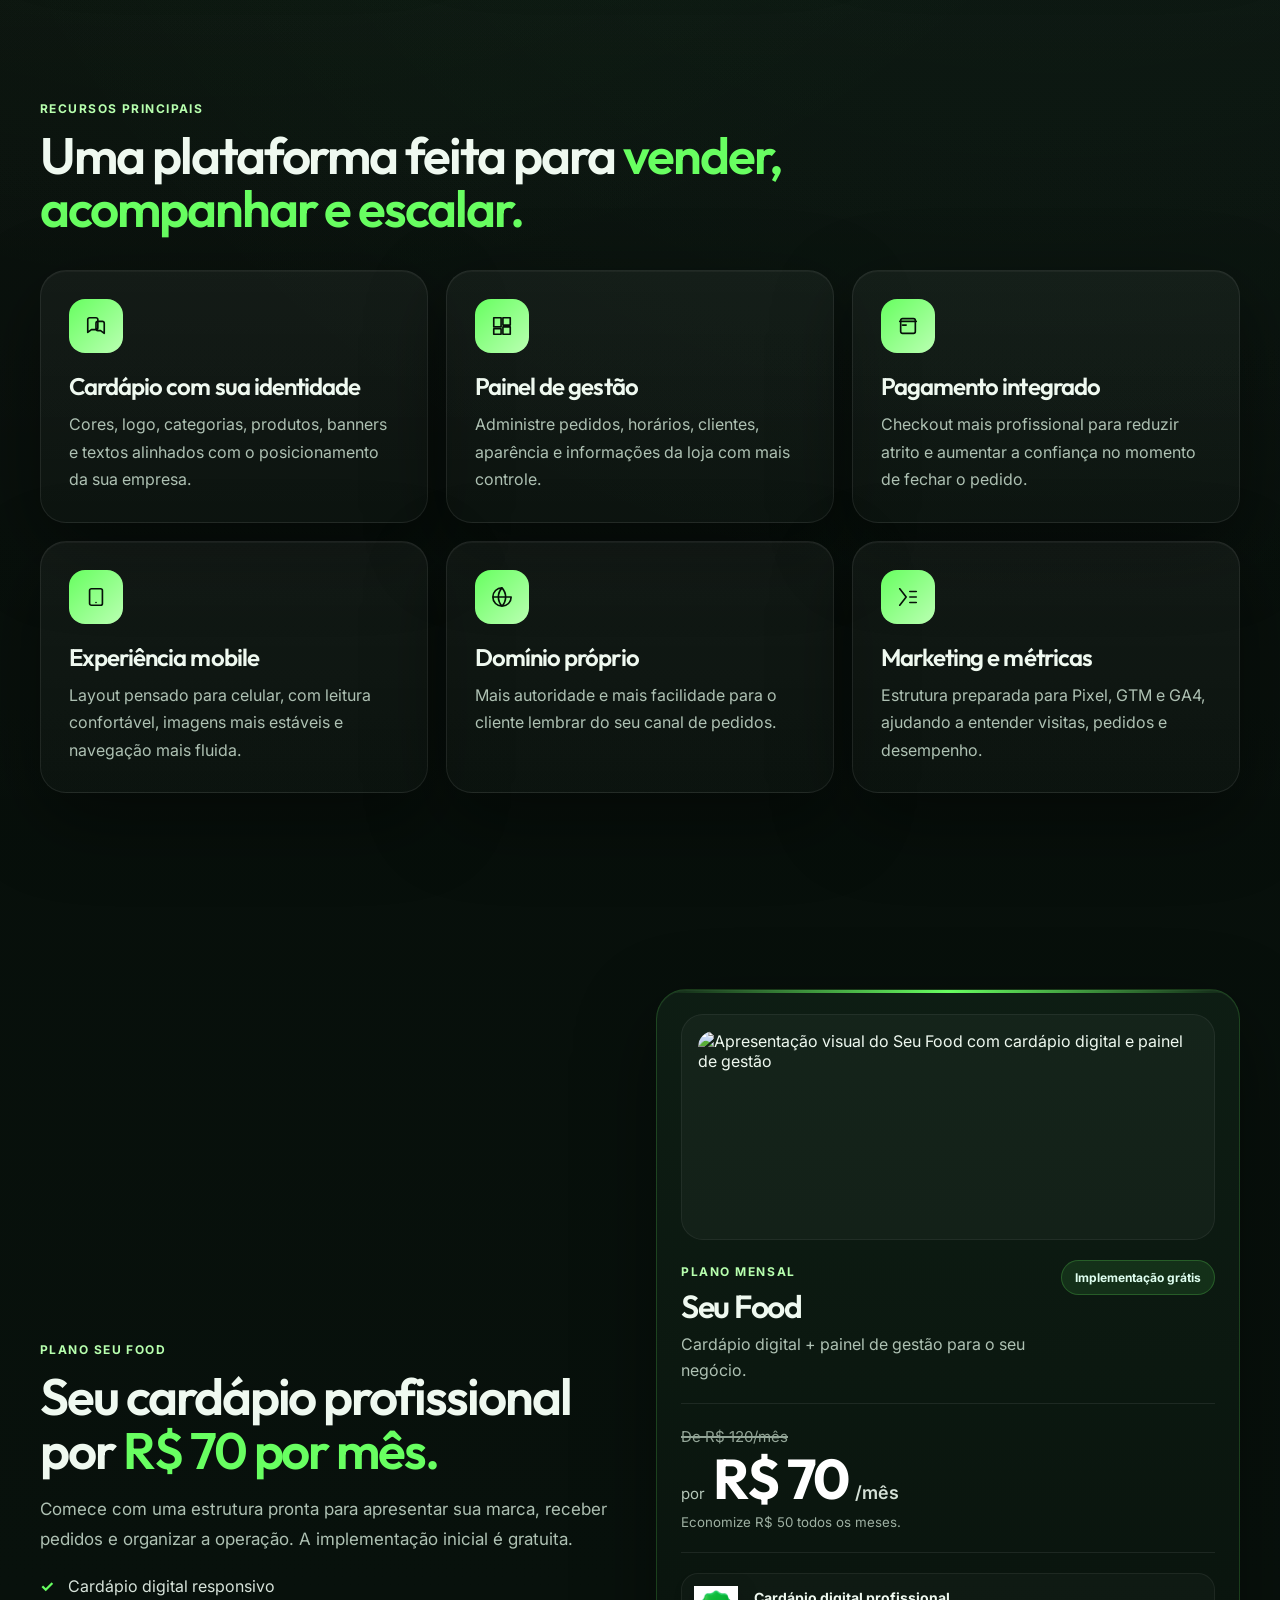
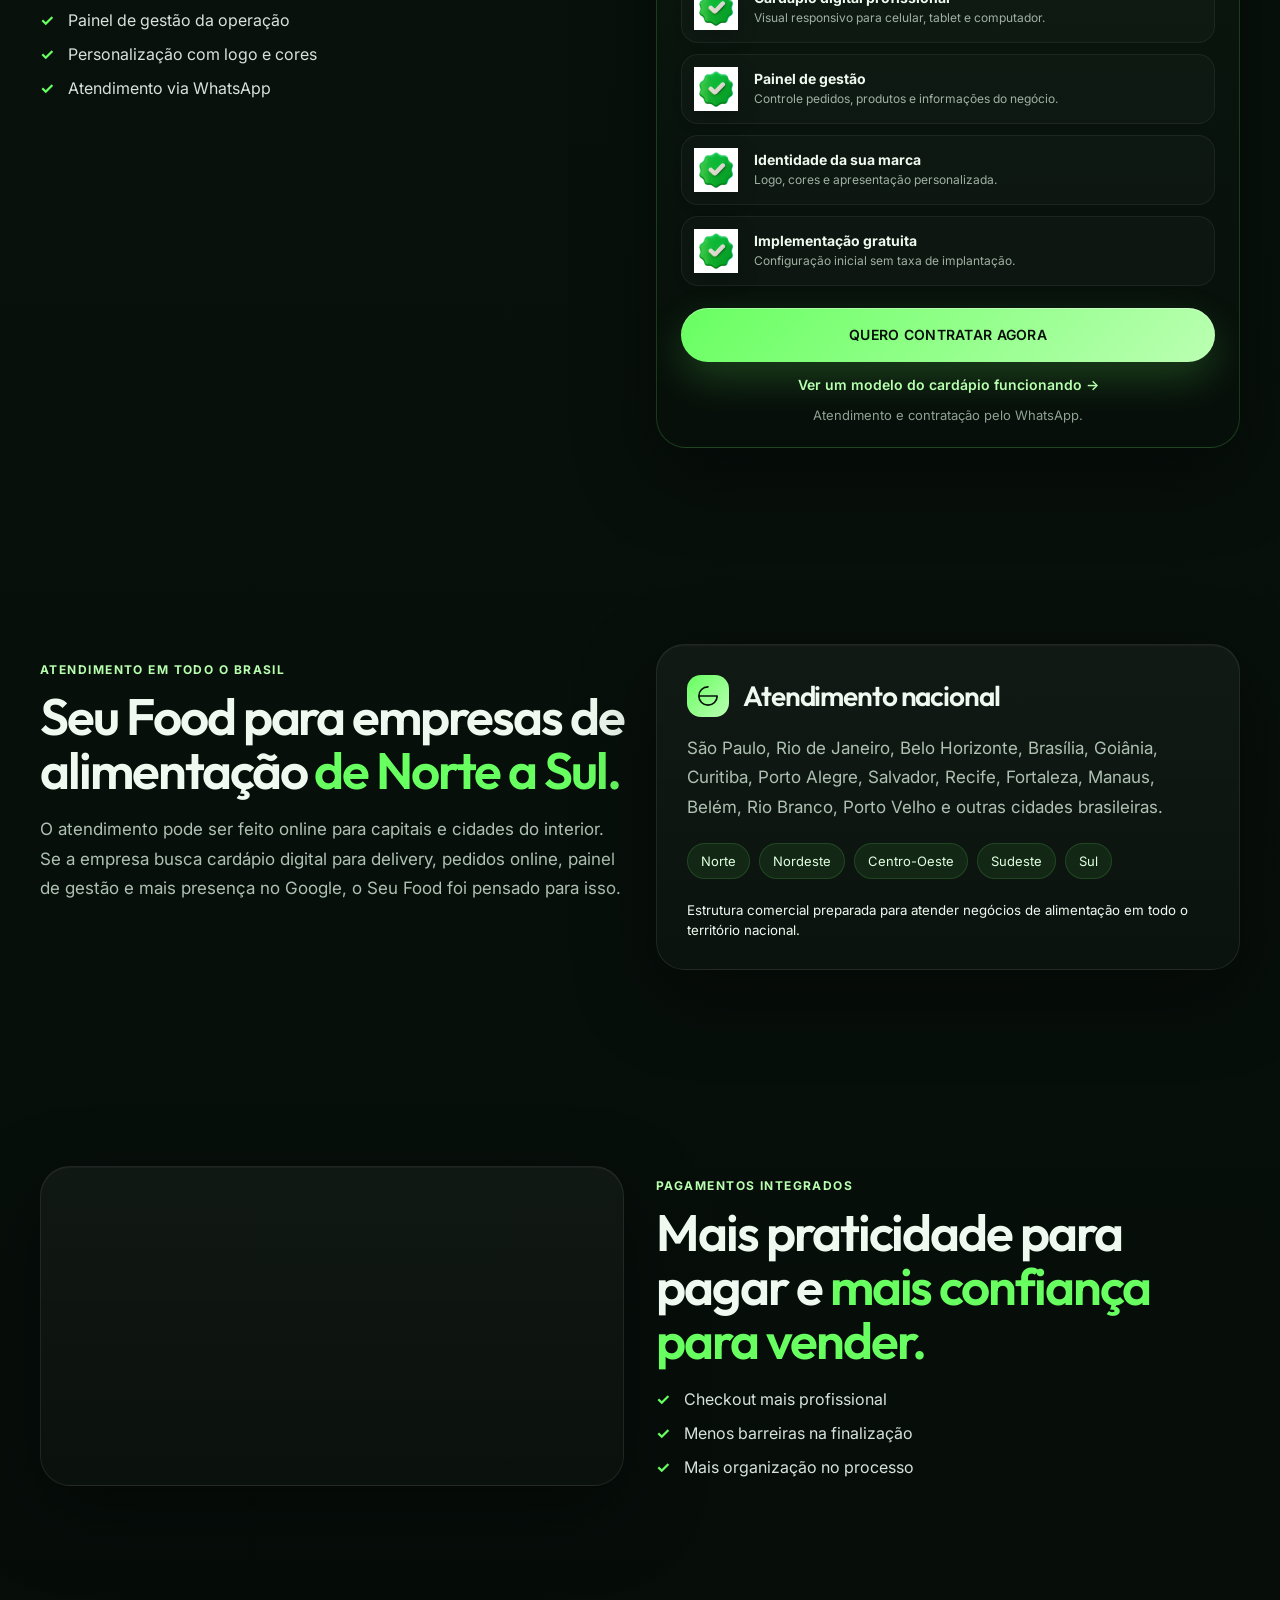
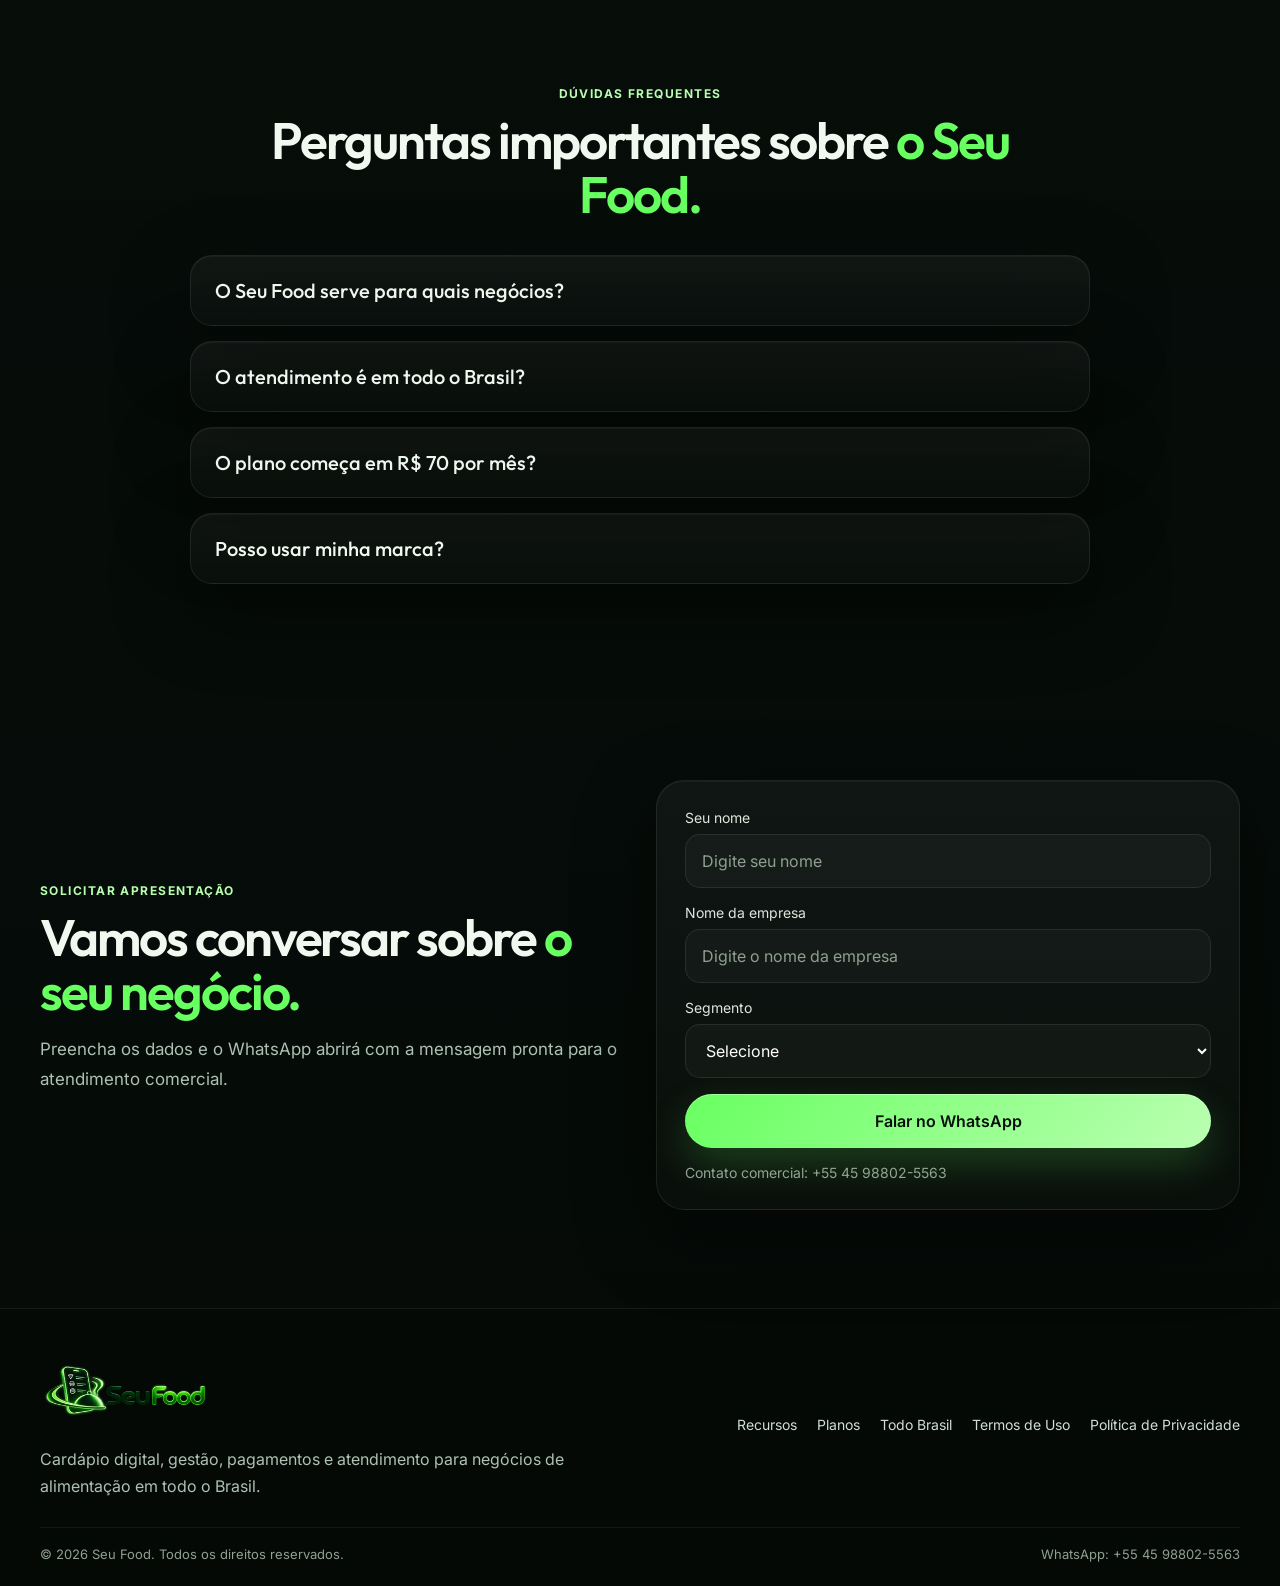
==== commit b0cf2715: "Atualiza checkout com oferta e benefícios" ====
--- a/index.html
+++ b/index.html
@@ -87,10 +87,7 @@
       <div class="grid-fx"></div>
       <div class="container hero-grid">
         <div class="hero-copy reveal">
-          <div class="eyebrow">
-            <span></span>
-            Cardápio digital + painel + pagamentos
-          </div>
+          <div class="eyebrow"><span></span>Cardápio digital + painel + pagamentos</div>
           <h1>Seu delivery com cara de marca forte e <em>estrutura profissional para vender mais.</em></h1>
           <p>O <strong>Seu Food</strong> é uma plataforma de cardápio digital para restaurantes, pizzarias, hamburguerias, açaiterias, sushi, marmitarias e lanchonetes em <strong>todo o Brasil</strong>. O cliente pede com facilidade e sua empresa ganha organização, presença e mais valor percebido.</p>
           <div class="hero-actions">
@@ -98,27 +95,13 @@
             <a class="btn btn-ghost btn-large" href="#recursos">Explorar recursos</a>
             <a class="btn btn-ghost btn-large" href="https://seufood.com/japapou" target="_blank" rel="noopener noreferrer">Ver modelo real</a>
           </div>
-          <div class="hero-points">
-            <span>Layout premium</span>
-            <span>Gestão em tempo real</span>
-            <span>WhatsApp e pagamento</span>
-          </div>
+          <div class="hero-points"><span>Layout premium</span><span>Gestão em tempo real</span><span>WhatsApp e pagamento</span></div>
         </div>
 
         <div class="hero-visual reveal" id="parallax-card">
           <div class="product-stage">
-            <div class="float-card float-one">
-              <div class="icon-badge">
-                <svg viewBox="0 0 24 24" aria-hidden="true"><path d="M12 2v20M17 7H9.5a3.5 3.5 0 0 0 0 7h5a3.5 3.5 0 0 1 0 7H6"/></svg>
-              </div>
-              <div><strong>Pedidos</strong><small>mais fluidez na jornada</small></div>
-            </div>
-            <div class="float-card float-two">
-              <div class="icon-badge">
-                <svg viewBox="0 0 24 24" aria-hidden="true"><path d="m9 12 2 2 4-4M12 22a10 10 0 1 0 0-20 10 10 0 0 0 0 20Z"/></svg>
-              </div>
-              <div><strong>Gestão</strong><small>controle em tempo real</small></div>
-            </div>
+            <div class="float-card float-one"><div class="icon-badge"><svg viewBox="0 0 24 24" aria-hidden="true"><path d="M12 2v20M17 7H9.5a3.5 3.5 0 0 0 0 7h5a3.5 3.5 0 0 1 0 7H6"/></svg></div><div><strong>Pedidos</strong><small>mais fluidez na jornada</small></div></div>
+            <div class="float-card float-two"><div class="icon-badge"><svg viewBox="0 0 24 24" aria-hidden="true"><path d="m9 12 2 2 4-4M12 22a10 10 0 1 0 0-20 10 10 0 0 0 0 20Z"/></svg></div><div><strong>Gestão</strong><small>controle em tempo real</small></div></div>
             <img src="https://cdn.seufood.com/seufood-painel-cardapio.webp" width="900" height="900" alt="Painel administrativo Seu Food em notebook e cardápio digital em smartphone" fetchpriority="high" referrerpolicy="no-referrer">
           </div>
         </div>
@@ -133,80 +116,23 @@
           <p>Estrutura otimizada para quem quer um cardápio digital que ajude a vender e valorize a identidade da empresa.</p>
         </div>
         <div class="benefit-grid">
-          <article class="glass reveal">
-            <div class="icon-box">
-              <svg viewBox="0 0 24 24" aria-hidden="true"><path d="M3 11.5 12 4l9 7.5V20a1 1 0 0 1-1 1h-5v-6H9v6H4a1 1 0 0 1-1-1z"/></svg>
-            </div>
-            <h3>Marca própria</h3>
-            <p>Seu cardápio ganha mais identidade, credibilidade e presença com visual personalizado e domínio próprio.</p>
-          </article>
-          <article class="glass reveal">
-            <div class="icon-box">
-              <svg viewBox="0 0 24 24" aria-hidden="true"><path d="M4 6h16M7 12h10M10 18h4"/></svg>
-            </div>
-            <h3>Pedido simplificado</h3>
-            <p>O cliente encontra produtos, escolhe com facilidade e finaliza o pedido em uma jornada mais leve no celular.</p>
-          </article>
-          <article class="glass reveal">
-            <div class="icon-box">
-              <svg viewBox="0 0 24 24" aria-hidden="true"><path d="M4 20V9m8 11V4m8 16v-7"/></svg>
-            </div>
-            <h3>Operação organizada</h3>
-            <p>Painel administrativo para acompanhar pedidos, clientes, produtos e configurações do negócio em um só lugar.</p>
-          </article>
+          <article class="glass reveal"><div class="icon-box"><svg viewBox="0 0 24 24" aria-hidden="true"><path d="M3 11.5 12 4l9 7.5V20a1 1 0 0 1-1 1h-5v-6H9v6H4a1 1 0 0 1-1-1z"/></svg></div><h3>Marca própria</h3><p>Seu cardápio ganha mais identidade, credibilidade e presença com visual personalizado e domínio próprio.</p></article>
+          <article class="glass reveal"><div class="icon-box"><svg viewBox="0 0 24 24" aria-hidden="true"><path d="M4 6h16M7 12h10M10 18h4"/></svg></div><h3>Pedido simplificado</h3><p>O cliente encontra produtos, escolhe com facilidade e finaliza o pedido em uma jornada mais leve no celular.</p></article>
+          <article class="glass reveal"><div class="icon-box"><svg viewBox="0 0 24 24" aria-hidden="true"><path d="M4 20V9m8 11V4m8 16v-7"/></svg></div><h3>Operação organizada</h3><p>Painel administrativo para acompanhar pedidos, clientes, produtos e configurações do negócio em um só lugar.</p></article>
         </div>
       </div>
     </section>
 
     <section class="section section-soft" id="recursos">
       <div class="container">
-        <div class="section-heading reveal">
-          <span class="kicker">Recursos principais</span>
-          <h2>Uma plataforma feita para <em>vender, acompanhar e escalar.</em></h2>
-        </div>
+        <div class="section-heading reveal"><span class="kicker">Recursos principais</span><h2>Uma plataforma feita para <em>vender, acompanhar e escalar.</em></h2></div>
         <div class="feature-grid">
-          <article class="feature reveal">
-            <div class="icon-box">
-              <svg viewBox="0 0 24 24"><path d="M12 3H5a2 2 0 0 0-2 2v14l4-3h5a2 2 0 0 0 2-2V5a2 2 0 0 0-2-2Zm7 4h-5a2 2 0 0 0-2 2v6a2 2 0 0 0 2 2h3l4 3V9a2 2 0 0 0-2-2Z"/></svg>
-            </div>
-            <h3>Cardápio com sua identidade</h3>
-            <p>Cores, logo, categorias, produtos, banners e textos alinhados com o posicionamento da sua empresa.</p>
-          </article>
-          <article class="feature reveal">
-            <div class="icon-box">
-              <svg viewBox="0 0 24 24"><path d="M3 13h8V3H3zm10 8h8v-8h-8zM13 3v8h8V3zM3 21h8v-6H3z"/></svg>
-            </div>
-            <h3>Painel de gestão</h3>
-            <p>Administre pedidos, horários, clientes, aparência e informações da loja com mais controle.</p>
-          </article>
-          <article class="feature reveal">
-            <div class="icon-box">
-              <svg viewBox="0 0 24 24"><path d="M3 7h18M6 4h12a2 2 0 0 1 2 2v12a2 2 0 0 1-2 2H6a2 2 0 0 1-2-2V6a2 2 0 0 1 2-2Zm0 7h4"/></svg>
-            </div>
-            <h3>Pagamento integrado</h3>
-            <p>Checkout mais profissional para reduzir atrito e aumentar a confiança no momento de fechar o pedido.</p>
-          </article>
-          <article class="feature reveal">
-            <div class="icon-box">
-              <svg viewBox="0 0 24 24"><path d="M12 18h.01M7 3h10a2 2 0 0 1 2 2v14a2 2 0 0 1-2 2H7a2 2 0 0 1-2-2V5a2 2 0 0 1 2-2Z"/></svg>
-            </div>
-            <h3>Experiência mobile</h3>
-            <p>Layout pensado para celular, com leitura confortável, imagens mais estáveis e navegação mais fluida.</p>
-          </article>
-          <article class="feature reveal">
-            <div class="icon-box">
-              <svg viewBox="0 0 24 24"><path d="M12 2a10 10 0 1 0 10 10M2 12h20M12 2a15.3 15.3 0 0 1 4 10 15.3 15.3 0 0 1-4 10 15.3 15.3 0 0 1-4-10 15.3 15.3 0 0 1 4-10Z"/></svg>
-            </div>
-            <h3>Domínio próprio</h3>
-            <p>Mais autoridade e mais facilidade para o cliente lembrar do seu canal de pedidos.</p>
-          </article>
-          <article class="feature reveal">
-            <div class="icon-box">
-              <svg viewBox="0 0 24 24"><path d="m3 3 7 9-7 9M14 6h7M14 12h7M14 18h7"/></svg>
-            </div>
-            <h3>Marketing e métricas</h3>
-            <p>Estrutura preparada para Pixel, GTM e GA4, ajudando a entender visitas, pedidos e desempenho.</p>
-          </article>
+          <article class="feature reveal"><div class="icon-box"><svg viewBox="0 0 24 24"><path d="M12 3H5a2 2 0 0 0-2 2v14l4-3h5a2 2 0 0 0 2-2V5a2 2 0 0 0-2-2Zm7 4h-5a2 2 0 0 0-2 2v6a2 2 0 0 0 2 2h3l4 3V9a2 2 0 0 0-2-2Z"/></svg></div><h3>Cardápio com sua identidade</h3><p>Cores, logo, categorias, produtos, banners e textos alinhados com o posicionamento da sua empresa.</p></article>
+          <article class="feature reveal"><div class="icon-box"><svg viewBox="0 0 24 24"><path d="M3 13h8V3H3zm10 8h8v-8h-8zM13 3v8h8V3zM3 21h8v-6H3z"/></svg></div><h3>Painel de gestão</h3><p>Administre pedidos, horários, clientes, aparência e informações da loja com mais controle.</p></article>
+          <article class="feature reveal"><div class="icon-box"><svg viewBox="0 0 24 24"><path d="M3 7h18M6 4h12a2 2 0 0 1 2 2v12a2 2 0 0 1-2 2H6a2 2 0 0 1-2-2V6a2 2 0 0 1 2-2Zm0 7h4"/></svg></div><h3>Pagamento integrado</h3><p>Checkout mais profissional para reduzir atrito e aumentar a confiança no momento de fechar o pedido.</p></article>
+          <article class="feature reveal"><div class="icon-box"><svg viewBox="0 0 24 24"><path d="M12 18h.01M7 3h10a2 2 0 0 1 2 2v14a2 2 0 0 1-2 2H7a2 2 0 0 1-2-2V5a2 2 0 0 1 2-2Z"/></svg></div><h3>Experiência mobile</h3><p>Layout pensado para celular, com leitura confortável, imagens mais estáveis e navegação mais fluida.</p></article>
+          <article class="feature reveal"><div class="icon-box"><svg viewBox="0 0 24 24"><path d="M12 2a10 10 0 1 0 10 10M2 12h20M12 2a15.3 15.3 0 0 1 4 10 15.3 15.3 0 0 1-4 10 15.3 15.3 0 0 1-4-10 15.3 15.3 0 0 1 4-10Z"/></svg></div><h3>Domínio próprio</h3><p>Mais autoridade e mais facilidade para o cliente lembrar do seu canal de pedidos.</p></article>
+          <article class="feature reveal"><div class="icon-box"><svg viewBox="0 0 24 24"><path d="m3 3 7 9-7 9M14 6h7M14 12h7M14 18h7"/></svg></div><h3>Marketing e métricas</h3><p>Estrutura preparada para Pixel, GTM e GA4, ajudando a entender visitas, pedidos e desempenho.</p></article>
         </div>
       </div>
     </section>
@@ -214,88 +140,53 @@
     <section class="section plans-section" id="planos">
       <div class="container plans-grid">
         <div class="copy reveal">
-          <span class="kicker">Plano inicial</span>
-          <h2>Uma oferta simples para começar <em>a partir de R$ 70 por mês.</em></h2>
-          <p>Criei uma área estilo checkout para facilitar a tomada de decisão. A pessoa vê o valor inicial, entende o que está incluso e vai direto para o WhatsApp para fechar.</p>
-          <ul class="check-list">
-            <li>Cardápio digital responsivo</li>
-            <li>Painel de gestão da operação</li>
-            <li>Personalização com logo e cores</li>
-            <li>Atendimento via WhatsApp</li>
-          </ul>
-        </div>
-
-        <aside class="checkout-card reveal">
-          <div class="checkout-media">
-            <img src="https://cdn.seufood.com/capa-seufood.webp" alt="Apresentação visual do Seu Food com cardápio digital e painel de gestão" width="2000" height="768" loading="lazy" referrerpolicy="no-referrer">
-          </div>
-          <div class="checkout-top">
-            <span class="mini-label">Checkout rápido</span>
-            <strong>Plano Inicial</strong>
-            <p>Ideal para quem quer começar com um cardápio online profissional.</p>
-          </div>
-          <div class="price-row">
-            <div>
-              <small>A partir de</small>
-              <div class="price">R$ 70<span>/mês</span></div>
-            </div>
-            <div class="price-pill">Suporte inicial incluso</div>
-          </div>
-          <div class="checkout-list">
-            <span>✓ Estrutura pronta para vender</span>
-            <span>✓ Link próprio para divulgação</span>
-            <span>✓ Gestão simples e profissional</span>
-          </div>
-          <a class="btn btn-primary btn-large full" href="https://wa.me/5545988025563?text=Ol%C3%A1!%20Quero%20conhecer%20o%20plano%20inicial%20do%20Seu%20Food%20a%20partir%20de%20R%24%2070%20por%20m%C3%AAs." target="_blank" rel="noopener noreferrer">Falar no WhatsApp</a>
-          <a class="demo-link" href="https://seufood.com/japapou" target="_blank" rel="noopener noreferrer">Ver um modelo do cardápio funcionando →</a><p class="checkout-note">Clique para abrir o WhatsApp com a mensagem pronta.</p>
+          <span class="kicker">Plano Seu Food</span>
+          <h2>Seu cardápio profissional por <em>R$ 70 por mês.</em></h2>
+          <p>Comece com uma estrutura pronta para apresentar sua marca, receber pedidos e organizar a operação. A implementação inicial é gratuita.</p>
+          <ul class="check-list"><li>Cardápio digital responsivo</li><li>Painel de gestão da operação</li><li>Personalização com logo e cores</li><li>Atendimento via WhatsApp</li></ul>
+        </div>
+
+        <aside class="checkout-card purchase-card reveal" aria-label="Plano Seu Food por R$ 70 mensais">
+          <div class="checkout-media"><img src="https://cdn.seufood.com/capa-seufood.webp" alt="Apresentação visual do Seu Food com cardápio digital e painel de gestão" width="2000" height="768" loading="lazy" referrerpolicy="no-referrer"></div>
+          <div class="purchase-head">
+            <div><span class="purchase-eyebrow">PLANO MENSAL</span><h3>Seu Food</h3><p>Cardápio digital + painel de gestão para o seu negócio.</p></div>
+            <span class="free-setup">Implementação grátis</span>
+          </div>
+          <div class="purchase-price">
+            <span class="old-price">De R$ 120/mês</span>
+            <div class="offer-line"><span class="offer-prefix">por</span><strong>R$ 70</strong><span class="offer-cycle">/mês</span></div>
+            <small>Economize R$ 50 todos os meses.</small>
+          </div>
+          <div class="purchase-benefits">
+            <div class="purchase-benefit"><span class="benefit-check-icon" aria-hidden="true"></span><div><strong>Cardápio digital profissional</strong><small>Visual responsivo para celular, tablet e computador.</small></div></div>
+            <div class="purchase-benefit"><span class="benefit-check-icon" aria-hidden="true"></span><div><strong>Painel de gestão</strong><small>Controle pedidos, produtos e informações do negócio.</small></div></div>
+            <div class="purchase-benefit"><span class="benefit-check-icon" aria-hidden="true"></span><div><strong>Identidade da sua marca</strong><small>Logo, cores e apresentação personalizada.</small></div></div>
+            <div class="purchase-benefit"><span class="benefit-check-icon" aria-hidden="true"></span><div><strong>Implementação gratuita</strong><small>Configuração inicial sem taxa de implantação.</small></div></div>
+          </div>
+          <a class="btn btn-primary btn-large full purchase-cta" href="https://wa.me/5545988025563?text=Ol%C3%A1!%20Quero%20contratar%20o%20Seu%20Food.%20Vi%20a%20oferta%20de%20R%24%20120%20por%20R%24%2070%20por%20m%C3%AAs%20com%20implementa%C3%A7%C3%A3o%20gr%C3%A1tis." target="_blank" rel="noopener noreferrer">QUERO CONTRATAR AGORA</a>
+          <a class="demo-link" href="https://seufood.com/japapou" target="_blank" rel="noopener noreferrer">Ver um modelo do cardápio funcionando →</a>
+          <p class="checkout-note">Atendimento e contratação pelo WhatsApp.</p>
         </aside>
       </div>
     </section>
 
     <section class="section nationwide" id="brasil">
       <div class="container nationwide-grid">
-        <div class="section-heading reveal">
-          <span class="kicker">Atendimento em todo o Brasil</span>
-          <h2>Seu Food para empresas de alimentação <em>de Norte a Sul.</em></h2>
-          <p>O atendimento pode ser feito online para capitais e cidades do interior. Se a empresa busca cardápio digital para delivery, pedidos online, painel de gestão e mais presença no Google, o Seu Food foi pensado para isso.</p>
-        </div>
-        <div class="coverage-card reveal">
-          <div class="coverage-title">
-            <div class="icon-box small">
-              <svg viewBox="0 0 24 24"><path d="M12 2a10 10 0 1 0 10 10M2 12h20"/></svg>
-            </div>
-            <strong>Atendimento nacional</strong>
-          </div>
-          <p>São Paulo, Rio de Janeiro, Belo Horizonte, Brasília, Goiânia, Curitiba, Porto Alegre, Salvador, Recife, Fortaleza, Manaus, Belém, Rio Branco, Porto Velho e outras cidades brasileiras.</p>
-          <div class="coverage-tags"><span>Norte</span><span>Nordeste</span><span>Centro-Oeste</span><span>Sudeste</span><span>Sul</span></div>
-          <small>Estrutura comercial preparada para atender negócios de alimentação em todo o território nacional.</small>
-        </div>
+        <div class="section-heading reveal"><span class="kicker">Atendimento em todo o Brasil</span><h2>Seu Food para empresas de alimentação <em>de Norte a Sul.</em></h2><p>O atendimento pode ser feito online para capitais e cidades do interior. Se a empresa busca cardápio digital para delivery, pedidos online, painel de gestão e mais presença no Google, o Seu Food foi pensado para isso.</p></div>
+        <div class="coverage-card reveal"><div class="coverage-title"><div class="icon-box small"><svg viewBox="0 0 24 24"><path d="M12 2a10 10 0 1 0 10 10M2 12h20"/></svg></div><strong>Atendimento nacional</strong></div><p>São Paulo, Rio de Janeiro, Belo Horizonte, Brasília, Goiânia, Curitiba, Porto Alegre, Salvador, Recife, Fortaleza, Manaus, Belém, Rio Branco, Porto Velho e outras cidades brasileiras.</p><div class="coverage-tags"><span>Norte</span><span>Nordeste</span><span>Centro-Oeste</span><span>Sudeste</span><span>Sul</span></div><small>Estrutura comercial preparada para atender negócios de alimentação em todo o território nacional.</small></div>
       </div>
     </section>
 
     <section class="section payment-section">
       <div class="container split">
-        <div class="payment-visual reveal">
-          <img src="assets/mercado-pago.webp" width="2033" height="774" alt="Integração de pagamentos com Mercado Pago" loading="lazy">
-        </div>
-        <div class="copy reveal">
-          <span class="kicker">Pagamentos integrados</span>
-          <h2>Mais praticidade para pagar e <em>mais confiança para vender.</em></h2>
-          <ul class="check-list">
-            <li>Checkout mais profissional</li>
-            <li>Menos barreiras na finalização</li>
-            <li>Mais organização no processo</li>
-          </ul>
-        </div>
+        <div class="payment-visual reveal"><img src="assets/mercado-pago.webp" width="2033" height="774" alt="Integração de pagamentos com Mercado Pago" loading="lazy"></div>
+        <div class="copy reveal"><span class="kicker">Pagamentos integrados</span><h2>Mais praticidade para pagar e <em>mais confiança para vender.</em></h2><ul class="check-list"><li>Checkout mais profissional</li><li>Menos barreiras na finalização</li><li>Mais organização no processo</li></ul></div>
       </div>
     </section>
 
     <section class="section faq-section" id="faq">
       <div class="container">
-        <div class="section-heading centered reveal">
-          <span class="kicker">Dúvidas frequentes</span>
-          <h2>Perguntas importantes sobre <em>o Seu Food.</em></h2>
-        </div>
+        <div class="section-heading centered reveal"><span class="kicker">Dúvidas frequentes</span><h2>Perguntas importantes sobre <em>o Seu Food.</em></h2></div>
         <div class="faq-list">
           <details class="reveal"><summary>O Seu Food serve para quais negócios?</summary><p>Serve para pizzarias, hamburguerias, restaurantes, açaiterias, sushi, marmitarias, lanchonetes e outros negócios de alimentação.</p></details>
           <details class="reveal"><summary>O atendimento é em todo o Brasil?</summary><p>Sim. A implantação e o atendimento podem ser feitos online para empresas de todas as regiões do país.</p></details>
@@ -307,11 +198,7 @@
 
     <section class="section contact-section" id="contato">
       <div class="container split">
-        <div class="copy reveal">
-          <span class="kicker">Solicitar apresentação</span>
-          <h2>Vamos conversar sobre <em>o seu negócio.</em></h2>
-          <p>Preencha os dados e o WhatsApp abrirá com a mensagem pronta para o atendimento comercial.</p>
-        </div>
+        <div class="copy reveal"><span class="kicker">Solicitar apresentação</span><h2>Vamos conversar sobre <em>o seu negócio.</em></h2><p>Preencha os dados e o WhatsApp abrirá com a mensagem pronta para o atendimento comercial.</p></div>
         <form class="contact-form reveal" id="lead-form">
           <label><span>Seu nome</span><input type="text" name="nome" autocomplete="name" placeholder="Digite seu nome" required></label>
           <label><span>Nome da empresa</span><input type="text" name="empresa" autocomplete="organization" placeholder="Digite o nome da empresa" required></label>
@@ -325,22 +212,10 @@
 
   <footer class="site-footer">
     <div class="container footer-wrap">
-      <div class="footer-brand">
-        <img src="assets/logo-seufood-exato.webp" width="170" height="85" loading="lazy" alt="Seu Food">
-        <p>Cardápio digital, gestão, pagamentos e atendimento para negócios de alimentação em todo o Brasil.</p>
-      </div>
-      <div class="footer-links">
-        <a href="#recursos">Recursos</a>
-        <a href="#planos">Planos</a>
-        <a href="#brasil">Todo Brasil</a>
-        <a href="termos-de-uso.html">Termos de Uso</a>
-        <a href="politica-de-privacidade.html">Política de Privacidade</a>
-      </div>
+      <div class="footer-brand"><img src="assets/logo-seufood-exato.webp" width="170" height="85" loading="lazy" alt="Seu Food"><p>Cardápio digital, gestão, pagamentos e atendimento para negócios de alimentação em todo o Brasil.</p></div>
+      <div class="footer-links"><a href="#recursos">Recursos</a><a href="#planos">Planos</a><a href="#brasil">Todo Brasil</a><a href="termos-de-uso.html">Termos de Uso</a><a href="politica-de-privacidade.html">Política de Privacidade</a></div>
     </div>
-    <div class="container footer-bottom">
-      <span>© <span id="year"></span> Seu Food. Todos os direitos reservados.</span>
-      <span>WhatsApp: +55 45 98802-5563</span>
-    </div>
+    <div class="container footer-bottom"><span>© <span id="year"></span> Seu Food. Todos os direitos reservados.</span><span>WhatsApp: +55 45 98802-5563</span></div>
   </footer>
 
   <button class="back-to-top" type="button" aria-label="Voltar ao topo">↑</button>
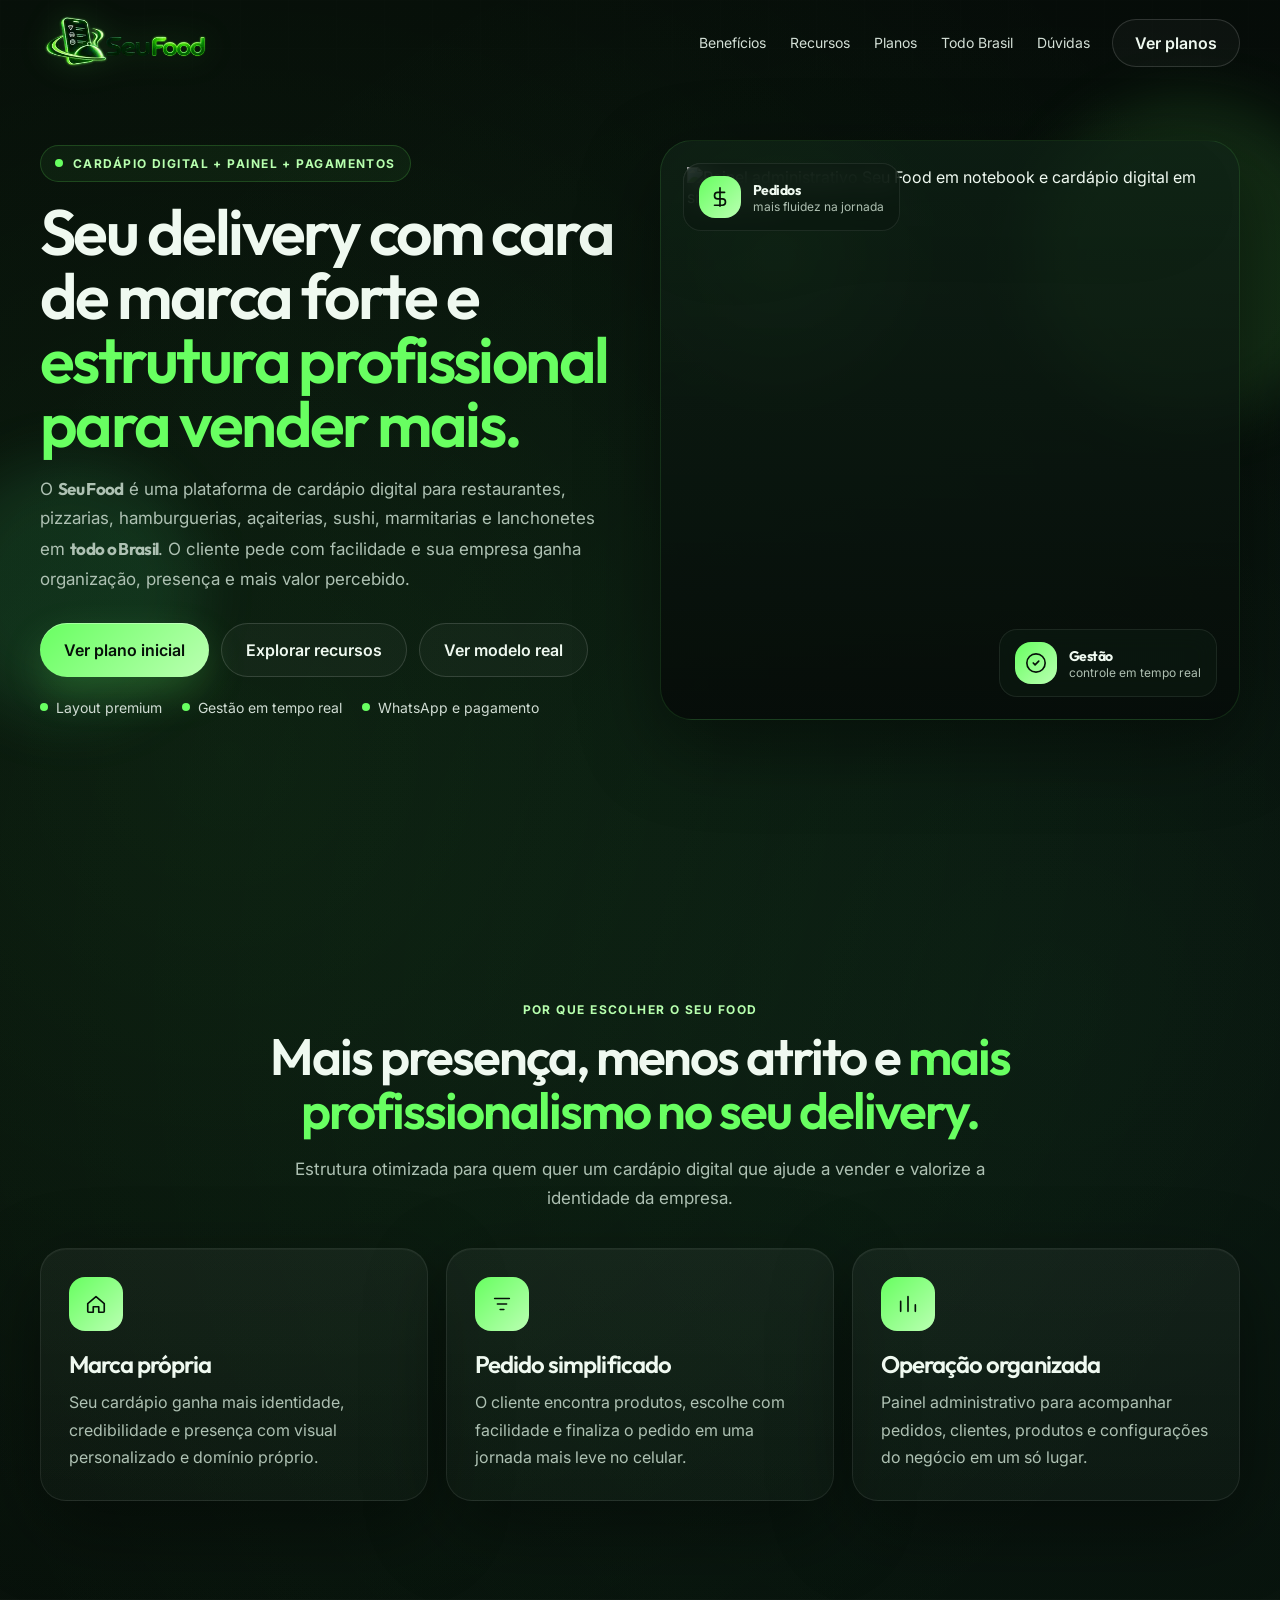
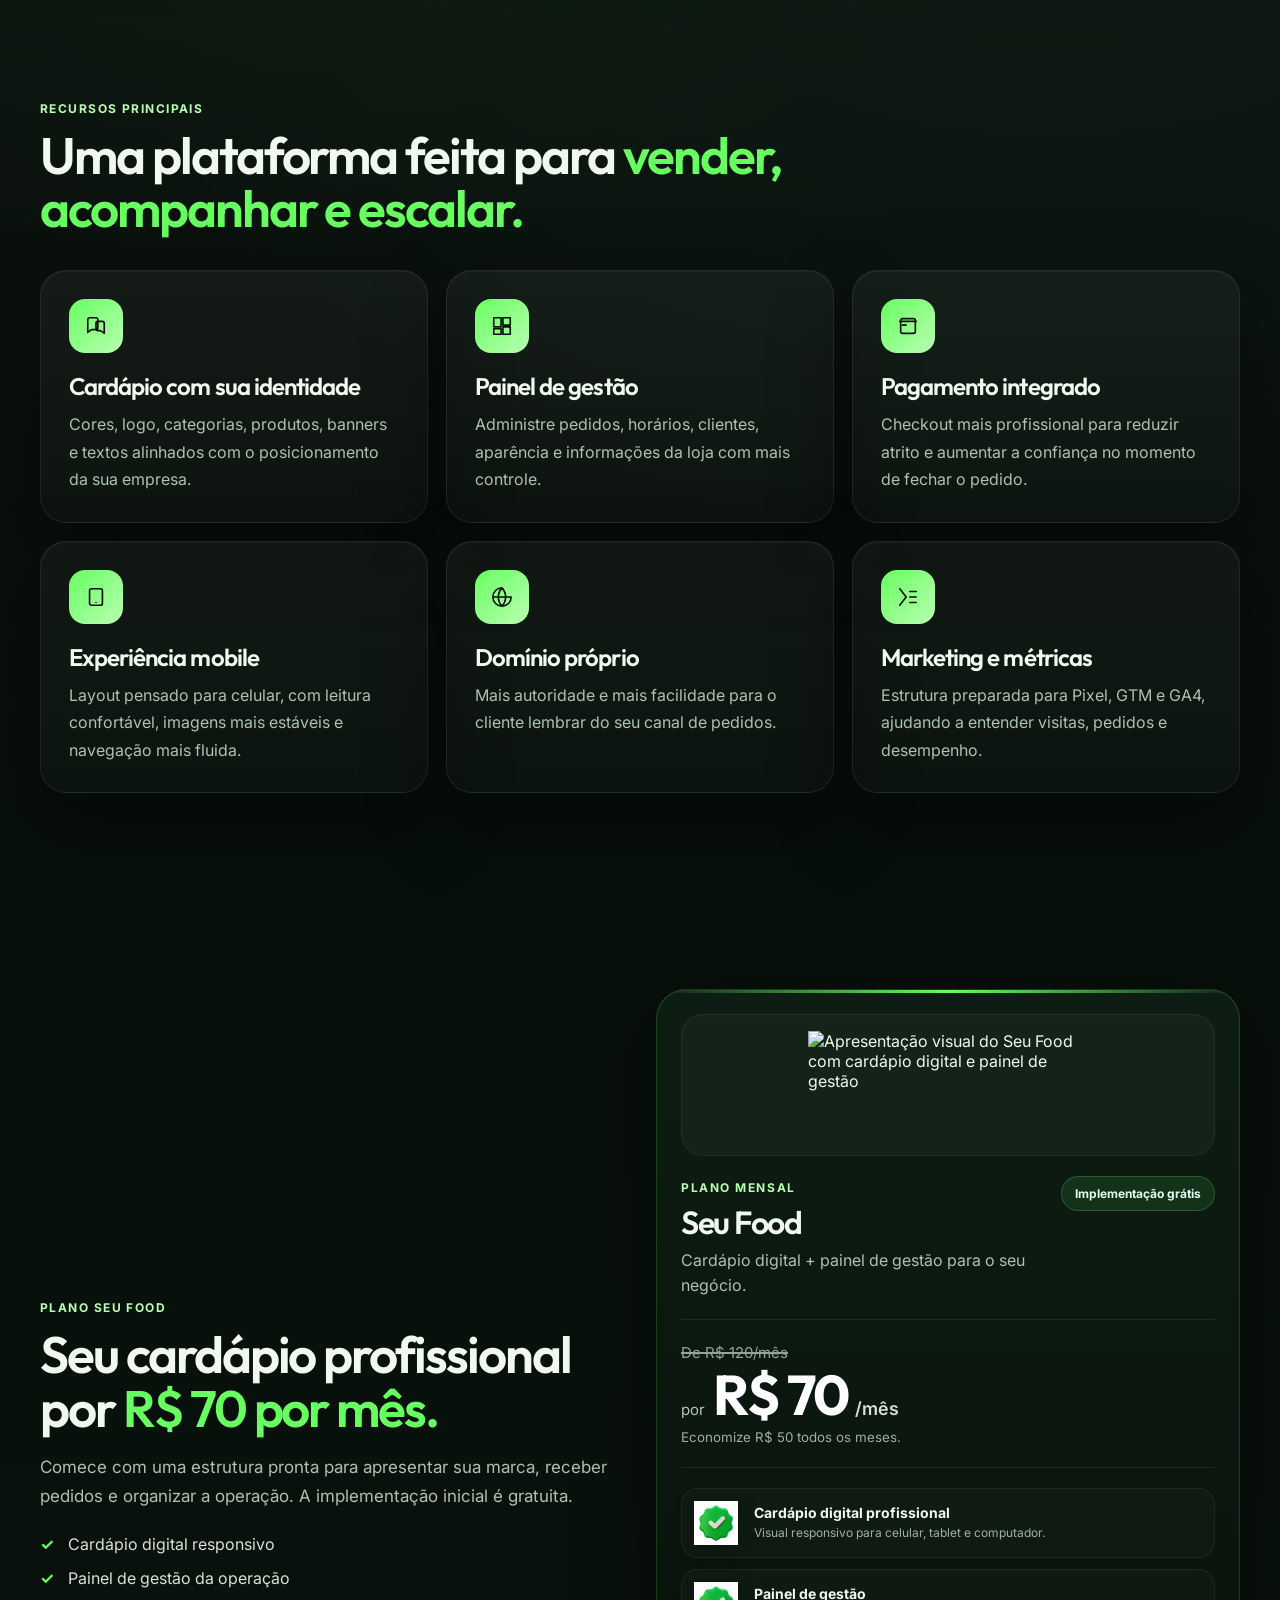
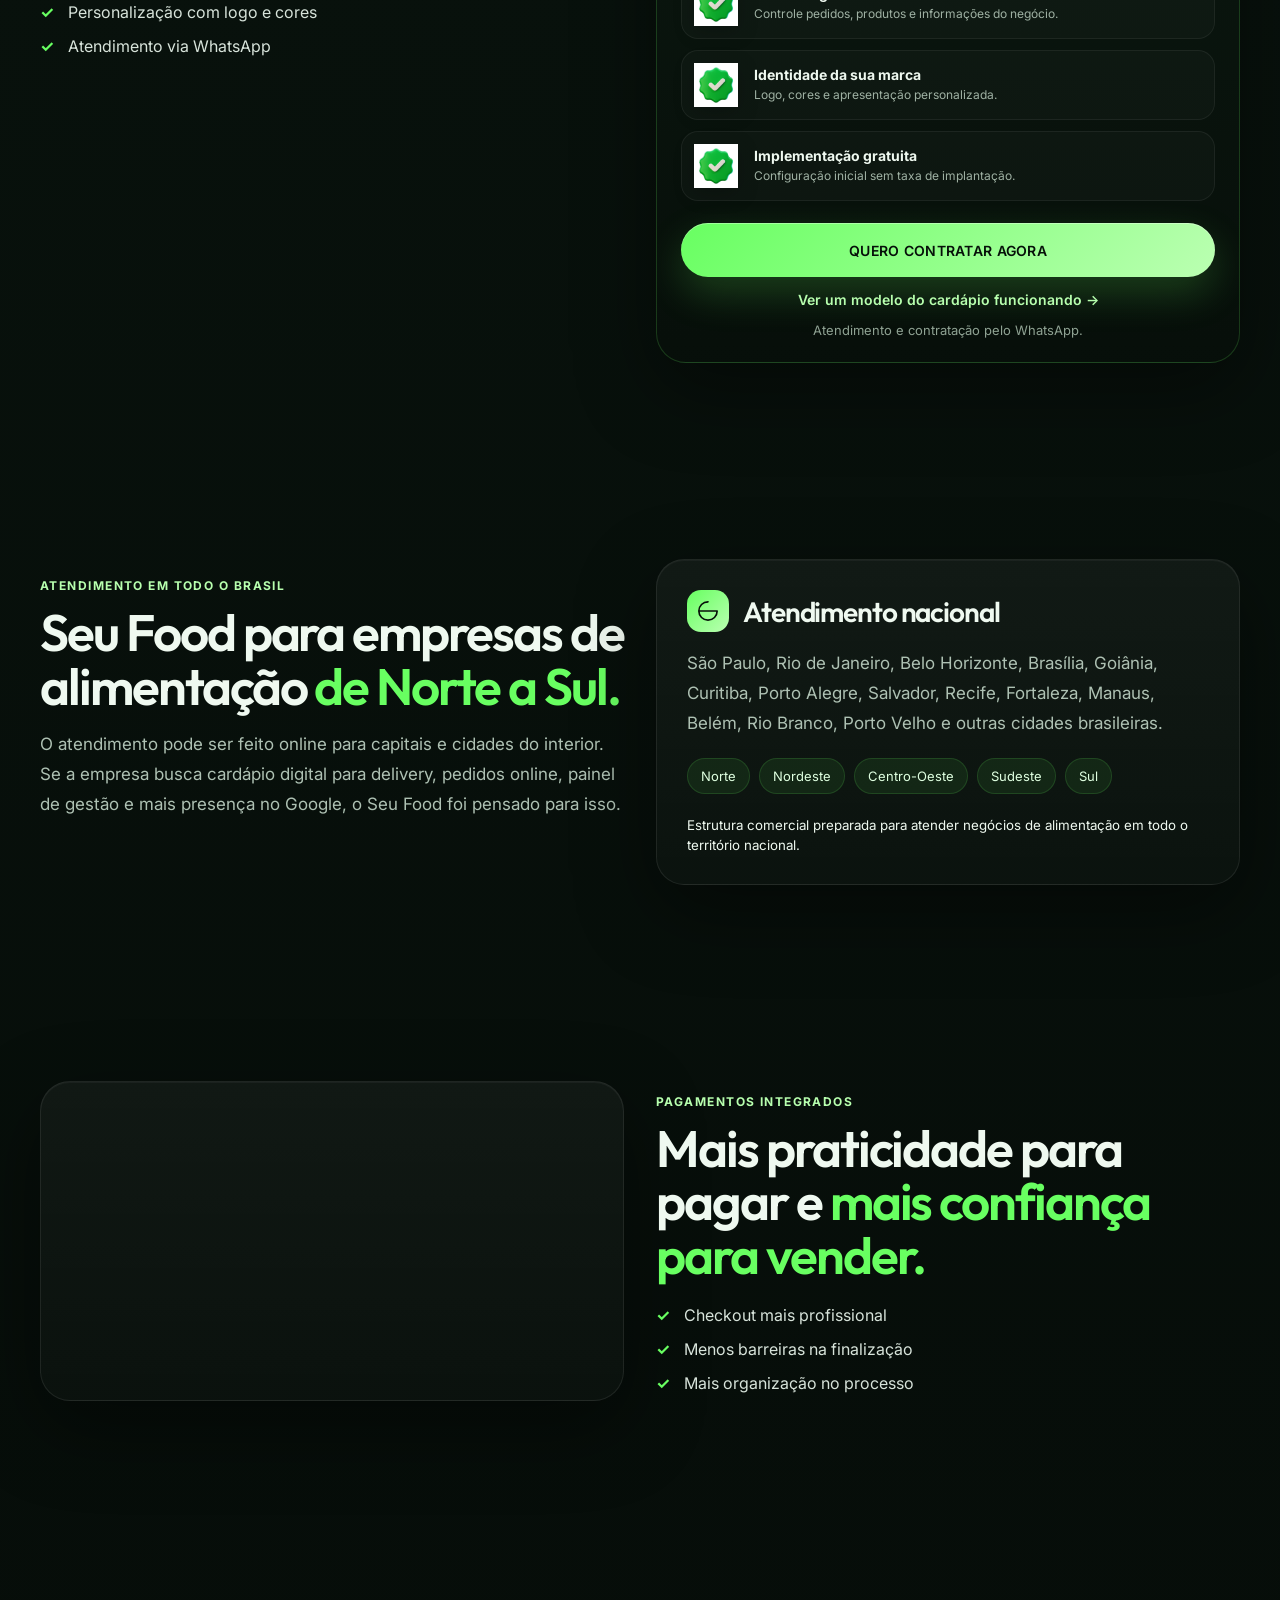
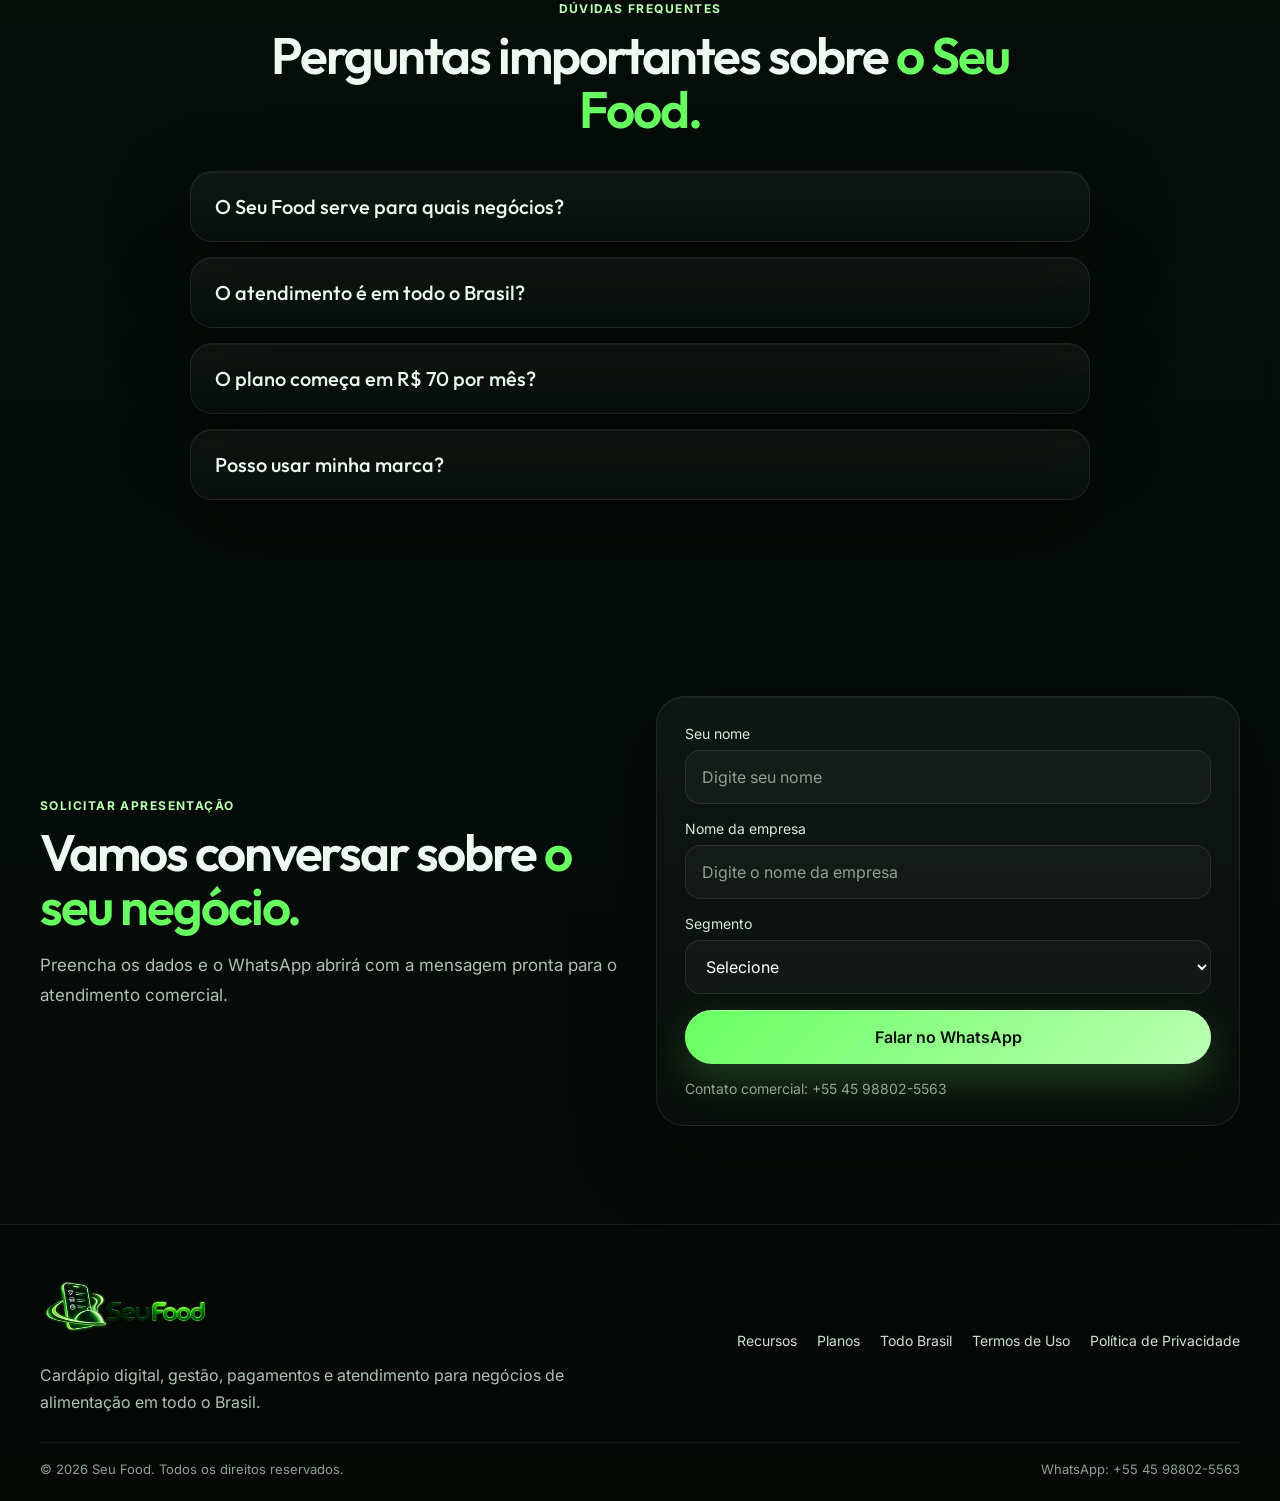
==== commit 30f5331e: "Usa selo transparente da raiz nos benefícios" ====
--- a/index.html
+++ b/index.html
@@ -1,224 +1 @@
-<!doctype html>
-<html lang="pt-BR">
-<head>
-  <meta charset="utf-8">
-  <meta name="viewport" content="width=device-width,initial-scale=1,viewport-fit=cover">
-  <meta name="theme-color" content="#050a07">
-  <meta name="description" content="Cardápio digital profissional para delivery em todo o Brasil. Seu Food oferece cardápio online, painel de gestão, pagamentos, domínio próprio e atendimento para restaurantes, pizzarias, hamburguerias, açaiterias, sushi e marmitarias.">
-  <meta name="robots" content="index,follow,max-image-preview:large,max-snippet:-1,max-video-preview:-1">
-  <meta name="author" content="Seu Food">
-  <meta name="geo.region" content="BR">
-  <meta name="geo.placename" content="Brasil">
-  <title>Cardápio Digital para Delivery em Todo Brasil | Seu Food</title>
-  <link rel="canonical" href="https://wakiloncardapio.github.io/siteseufood/">
-  <meta property="og:type" content="website">
-  <meta property="og:title" content="Cardápio Digital para Delivery em Todo Brasil | Seu Food">
-  <meta property="og:description" content="Cardápio digital, painel de gestão, pagamentos e atendimento nacional para negócios de alimentação.">
-  <meta property="og:url" content="https://wakiloncardapio.github.io/siteseufood/">
-  <meta property="og:image" content="https://cdn.seufood.com/seufood-painel-cardapio.webp">
-  <meta property="og:locale" content="pt_BR">
-  <meta name="twitter:card" content="summary_large_image">
-  <meta name="twitter:title" content="Seu Food | Cardápio Digital para Delivery">
-  <meta name="twitter:description" content="Cardápio digital com gestão, pagamentos e atendimento em todo o Brasil.">
-  <meta name="twitter:image" content="https://cdn.seufood.com/seufood-painel-cardapio.webp">
-  <link rel="icon" type="image/png" sizes="96x96" href="assets/favicon.png">
-  <link rel="preload" href="https://cdn.seufood.com/seufood-painel-cardapio.webp" as="image" type="image/webp" fetchpriority="high">
-  <link rel="preconnect" href="https://fonts.googleapis.com">
-  <link rel="preconnect" href="https://fonts.gstatic.com" crossorigin>
-  <link href="https://fonts.googleapis.com/css2?family=Inter:wght@400;500;600;700&family=Outfit:wght@400;500;600;700&display=swap" rel="stylesheet">
-  <link rel="stylesheet" href="styles.css">
-  <script type="application/ld+json">
-  {
-    "@context":"https://schema.org",
-    "@graph":[
-      {
-        "@type":"Organization",
-        "name":"Seu Food",
-        "url":"https://wakiloncardapio.github.io/siteseufood/",
-        "logo":"https://wakiloncardapio.github.io/siteseufood/assets/favicon.png",
-        "areaServed":{"@type":"Country","name":"Brasil"},
-        "contactPoint":[{"@type":"ContactPoint","telephone":"+55-45-98802-5563","contactType":"sales","areaServed":"BR","availableLanguage":["pt-BR"]}]
-      },
-      {
-        "@type":"Service",
-        "name":"Cardápio digital para delivery",
-        "serviceType":"Cardápio digital, painel de gestão e pagamentos",
-        "areaServed":{"@type":"Country","name":"Brasil"},
-        "audience":{"@type":"BusinessAudience","audienceType":"Restaurantes, pizzarias, hamburguerias, açaiterias, sushi, marmitarias e lanchonetes"}
-      }
-    ]
-  }
-  </script>
-</head>
-<body>
-  <a class="skip-link" href="#conteudo">Ir para o conteúdo</a>
-
-  <header class="site-header" id="topo">
-    <div class="container nav-wrap">
-      <a class="brand" href="#topo" aria-label="Seu Food - início">
-        <img src="assets/logo-seufood-exato.webp" alt="Seu Food" width="170" height="85">
-      </a>
-      <nav class="desktop-nav" aria-label="Navegação principal">
-        <a href="#beneficios">Benefícios</a>
-        <a href="#recursos">Recursos</a>
-        <a href="#planos">Planos</a>
-        <a href="#brasil">Todo Brasil</a>
-        <a href="#faq">Dúvidas</a>
-      </nav>
-      <a class="btn btn-outline desktop-cta" href="#planos">Ver planos</a>
-      <button class="menu-button" type="button" aria-label="Abrir menu" aria-expanded="false" aria-controls="mobile-menu">
-        <span></span><span></span><span></span>
-      </button>
-    </div>
-    <div class="mobile-menu" id="mobile-menu" hidden>
-      <a href="#beneficios">Benefícios</a>
-      <a href="#recursos">Recursos</a>
-      <a href="#planos">Planos</a>
-      <a href="#brasil">Todo Brasil</a>
-      <a href="#faq">Dúvidas</a>
-      <a class="btn btn-primary" href="#planos">Ver planos</a>
-    </div>
-  </header>
-
-  <main id="conteudo">
-    <section class="hero">
-      <div class="orb orb-a"></div>
-      <div class="orb orb-b"></div>
-      <div class="grid-fx"></div>
-      <div class="container hero-grid">
-        <div class="hero-copy reveal">
-          <div class="eyebrow"><span></span>Cardápio digital + painel + pagamentos</div>
-          <h1>Seu delivery com cara de marca forte e <em>estrutura profissional para vender mais.</em></h1>
-          <p>O <strong>Seu Food</strong> é uma plataforma de cardápio digital para restaurantes, pizzarias, hamburguerias, açaiterias, sushi, marmitarias e lanchonetes em <strong>todo o Brasil</strong>. O cliente pede com facilidade e sua empresa ganha organização, presença e mais valor percebido.</p>
-          <div class="hero-actions">
-            <a class="btn btn-primary btn-large" href="#planos">Ver plano inicial</a>
-            <a class="btn btn-ghost btn-large" href="#recursos">Explorar recursos</a>
-            <a class="btn btn-ghost btn-large" href="https://seufood.com/japapou" target="_blank" rel="noopener noreferrer">Ver modelo real</a>
-          </div>
-          <div class="hero-points"><span>Layout premium</span><span>Gestão em tempo real</span><span>WhatsApp e pagamento</span></div>
-        </div>
-
-        <div class="hero-visual reveal" id="parallax-card">
-          <div class="product-stage">
-            <div class="float-card float-one"><div class="icon-badge"><svg viewBox="0 0 24 24" aria-hidden="true"><path d="M12 2v20M17 7H9.5a3.5 3.5 0 0 0 0 7h5a3.5 3.5 0 0 1 0 7H6"/></svg></div><div><strong>Pedidos</strong><small>mais fluidez na jornada</small></div></div>
-            <div class="float-card float-two"><div class="icon-badge"><svg viewBox="0 0 24 24" aria-hidden="true"><path d="m9 12 2 2 4-4M12 22a10 10 0 1 0 0-20 10 10 0 0 0 0 20Z"/></svg></div><div><strong>Gestão</strong><small>controle em tempo real</small></div></div>
-            <img src="https://cdn.seufood.com/seufood-painel-cardapio.webp" width="900" height="900" alt="Painel administrativo Seu Food em notebook e cardápio digital em smartphone" fetchpriority="high" referrerpolicy="no-referrer">
-          </div>
-        </div>
-      </div>
-    </section>
-
-    <section class="section feature-intro" id="beneficios">
-      <div class="container">
-        <div class="section-heading centered reveal">
-          <span class="kicker">Por que escolher o Seu Food</span>
-          <h2>Mais presença, menos atrito e <em>mais profissionalismo no seu delivery.</em></h2>
-          <p>Estrutura otimizada para quem quer um cardápio digital que ajude a vender e valorize a identidade da empresa.</p>
-        </div>
-        <div class="benefit-grid">
-          <article class="glass reveal"><div class="icon-box"><svg viewBox="0 0 24 24" aria-hidden="true"><path d="M3 11.5 12 4l9 7.5V20a1 1 0 0 1-1 1h-5v-6H9v6H4a1 1 0 0 1-1-1z"/></svg></div><h3>Marca própria</h3><p>Seu cardápio ganha mais identidade, credibilidade e presença com visual personalizado e domínio próprio.</p></article>
-          <article class="glass reveal"><div class="icon-box"><svg viewBox="0 0 24 24" aria-hidden="true"><path d="M4 6h16M7 12h10M10 18h4"/></svg></div><h3>Pedido simplificado</h3><p>O cliente encontra produtos, escolhe com facilidade e finaliza o pedido em uma jornada mais leve no celular.</p></article>
-          <article class="glass reveal"><div class="icon-box"><svg viewBox="0 0 24 24" aria-hidden="true"><path d="M4 20V9m8 11V4m8 16v-7"/></svg></div><h3>Operação organizada</h3><p>Painel administrativo para acompanhar pedidos, clientes, produtos e configurações do negócio em um só lugar.</p></article>
-        </div>
-      </div>
-    </section>
-
-    <section class="section section-soft" id="recursos">
-      <div class="container">
-        <div class="section-heading reveal"><span class="kicker">Recursos principais</span><h2>Uma plataforma feita para <em>vender, acompanhar e escalar.</em></h2></div>
-        <div class="feature-grid">
-          <article class="feature reveal"><div class="icon-box"><svg viewBox="0 0 24 24"><path d="M12 3H5a2 2 0 0 0-2 2v14l4-3h5a2 2 0 0 0 2-2V5a2 2 0 0 0-2-2Zm7 4h-5a2 2 0 0 0-2 2v6a2 2 0 0 0 2 2h3l4 3V9a2 2 0 0 0-2-2Z"/></svg></div><h3>Cardápio com sua identidade</h3><p>Cores, logo, categorias, produtos, banners e textos alinhados com o posicionamento da sua empresa.</p></article>
-          <article class="feature reveal"><div class="icon-box"><svg viewBox="0 0 24 24"><path d="M3 13h8V3H3zm10 8h8v-8h-8zM13 3v8h8V3zM3 21h8v-6H3z"/></svg></div><h3>Painel de gestão</h3><p>Administre pedidos, horários, clientes, aparência e informações da loja com mais controle.</p></article>
-          <article class="feature reveal"><div class="icon-box"><svg viewBox="0 0 24 24"><path d="M3 7h18M6 4h12a2 2 0 0 1 2 2v12a2 2 0 0 1-2 2H6a2 2 0 0 1-2-2V6a2 2 0 0 1 2-2Zm0 7h4"/></svg></div><h3>Pagamento integrado</h3><p>Checkout mais profissional para reduzir atrito e aumentar a confiança no momento de fechar o pedido.</p></article>
-          <article class="feature reveal"><div class="icon-box"><svg viewBox="0 0 24 24"><path d="M12 18h.01M7 3h10a2 2 0 0 1 2 2v14a2 2 0 0 1-2 2H7a2 2 0 0 1-2-2V5a2 2 0 0 1 2-2Z"/></svg></div><h3>Experiência mobile</h3><p>Layout pensado para celular, com leitura confortável, imagens mais estáveis e navegação mais fluida.</p></article>
-          <article class="feature reveal"><div class="icon-box"><svg viewBox="0 0 24 24"><path d="M12 2a10 10 0 1 0 10 10M2 12h20M12 2a15.3 15.3 0 0 1 4 10 15.3 15.3 0 0 1-4 10 15.3 15.3 0 0 1-4-10 15.3 15.3 0 0 1 4-10Z"/></svg></div><h3>Domínio próprio</h3><p>Mais autoridade e mais facilidade para o cliente lembrar do seu canal de pedidos.</p></article>
-          <article class="feature reveal"><div class="icon-box"><svg viewBox="0 0 24 24"><path d="m3 3 7 9-7 9M14 6h7M14 12h7M14 18h7"/></svg></div><h3>Marketing e métricas</h3><p>Estrutura preparada para Pixel, GTM e GA4, ajudando a entender visitas, pedidos e desempenho.</p></article>
-        </div>
-      </div>
-    </section>
-
-    <section class="section plans-section" id="planos">
-      <div class="container plans-grid">
-        <div class="copy reveal">
-          <span class="kicker">Plano Seu Food</span>
-          <h2>Seu cardápio profissional por <em>R$ 70 por mês.</em></h2>
-          <p>Comece com uma estrutura pronta para apresentar sua marca, receber pedidos e organizar a operação. A implementação inicial é gratuita.</p>
-          <ul class="check-list"><li>Cardápio digital responsivo</li><li>Painel de gestão da operação</li><li>Personalização com logo e cores</li><li>Atendimento via WhatsApp</li></ul>
-        </div>
-
-        <aside class="checkout-card purchase-card reveal" aria-label="Plano Seu Food por R$ 70 mensais">
-          <div class="checkout-media"><img src="https://cdn.seufood.com/capa-seufood.webp" alt="Apresentação visual do Seu Food com cardápio digital e painel de gestão" width="2000" height="768" loading="lazy" referrerpolicy="no-referrer"></div>
-          <div class="purchase-head">
-            <div><span class="purchase-eyebrow">PLANO MENSAL</span><h3>Seu Food</h3><p>Cardápio digital + painel de gestão para o seu negócio.</p></div>
-            <span class="free-setup">Implementação grátis</span>
-          </div>
-          <div class="purchase-price">
-            <span class="old-price">De R$ 120/mês</span>
-            <div class="offer-line"><span class="offer-prefix">por</span><strong>R$ 70</strong><span class="offer-cycle">/mês</span></div>
-            <small>Economize R$ 50 todos os meses.</small>
-          </div>
-          <div class="purchase-benefits">
-            <div class="purchase-benefit"><span class="benefit-check-icon" aria-hidden="true"></span><div><strong>Cardápio digital profissional</strong><small>Visual responsivo para celular, tablet e computador.</small></div></div>
-            <div class="purchase-benefit"><span class="benefit-check-icon" aria-hidden="true"></span><div><strong>Painel de gestão</strong><small>Controle pedidos, produtos e informações do negócio.</small></div></div>
-            <div class="purchase-benefit"><span class="benefit-check-icon" aria-hidden="true"></span><div><strong>Identidade da sua marca</strong><small>Logo, cores e apresentação personalizada.</small></div></div>
-            <div class="purchase-benefit"><span class="benefit-check-icon" aria-hidden="true"></span><div><strong>Implementação gratuita</strong><small>Configuração inicial sem taxa de implantação.</small></div></div>
-          </div>
-          <a class="btn btn-primary btn-large full purchase-cta" href="https://wa.me/5545988025563?text=Ol%C3%A1!%20Quero%20contratar%20o%20Seu%20Food.%20Vi%20a%20oferta%20de%20R%24%20120%20por%20R%24%2070%20por%20m%C3%AAs%20com%20implementa%C3%A7%C3%A3o%20gr%C3%A1tis." target="_blank" rel="noopener noreferrer">QUERO CONTRATAR AGORA</a>
-          <a class="demo-link" href="https://seufood.com/japapou" target="_blank" rel="noopener noreferrer">Ver um modelo do cardápio funcionando →</a>
-          <p class="checkout-note">Atendimento e contratação pelo WhatsApp.</p>
-        </aside>
-      </div>
-    </section>
-
-    <section class="section nationwide" id="brasil">
-      <div class="container nationwide-grid">
-        <div class="section-heading reveal"><span class="kicker">Atendimento em todo o Brasil</span><h2>Seu Food para empresas de alimentação <em>de Norte a Sul.</em></h2><p>O atendimento pode ser feito online para capitais e cidades do interior. Se a empresa busca cardápio digital para delivery, pedidos online, painel de gestão e mais presença no Google, o Seu Food foi pensado para isso.</p></div>
-        <div class="coverage-card reveal"><div class="coverage-title"><div class="icon-box small"><svg viewBox="0 0 24 24"><path d="M12 2a10 10 0 1 0 10 10M2 12h20"/></svg></div><strong>Atendimento nacional</strong></div><p>São Paulo, Rio de Janeiro, Belo Horizonte, Brasília, Goiânia, Curitiba, Porto Alegre, Salvador, Recife, Fortaleza, Manaus, Belém, Rio Branco, Porto Velho e outras cidades brasileiras.</p><div class="coverage-tags"><span>Norte</span><span>Nordeste</span><span>Centro-Oeste</span><span>Sudeste</span><span>Sul</span></div><small>Estrutura comercial preparada para atender negócios de alimentação em todo o território nacional.</small></div>
-      </div>
-    </section>
-
-    <section class="section payment-section">
-      <div class="container split">
-        <div class="payment-visual reveal"><img src="assets/mercado-pago.webp" width="2033" height="774" alt="Integração de pagamentos com Mercado Pago" loading="lazy"></div>
-        <div class="copy reveal"><span class="kicker">Pagamentos integrados</span><h2>Mais praticidade para pagar e <em>mais confiança para vender.</em></h2><ul class="check-list"><li>Checkout mais profissional</li><li>Menos barreiras na finalização</li><li>Mais organização no processo</li></ul></div>
-      </div>
-    </section>
-
-    <section class="section faq-section" id="faq">
-      <div class="container">
-        <div class="section-heading centered reveal"><span class="kicker">Dúvidas frequentes</span><h2>Perguntas importantes sobre <em>o Seu Food.</em></h2></div>
-        <div class="faq-list">
-          <details class="reveal"><summary>O Seu Food serve para quais negócios?</summary><p>Serve para pizzarias, hamburguerias, restaurantes, açaiterias, sushi, marmitarias, lanchonetes e outros negócios de alimentação.</p></details>
-          <details class="reveal"><summary>O atendimento é em todo o Brasil?</summary><p>Sim. A implantação e o atendimento podem ser feitos online para empresas de todas as regiões do país.</p></details>
-          <details class="reveal"><summary>O plano começa em R$ 70 por mês?</summary><p>Sim. A comunicação da landing está preparada com plano inicial a partir de R$ 70 mensais e direcionamento para o WhatsApp.</p></details>
-          <details class="reveal"><summary>Posso usar minha marca?</summary><p>Sim. A plataforma foi pensada para usar identidade visual própria, fortalecendo a presença da sua empresa.</p></details>
-        </div>
-      </div>
-    </section>
-
-    <section class="section contact-section" id="contato">
-      <div class="container split">
-        <div class="copy reveal"><span class="kicker">Solicitar apresentação</span><h2>Vamos conversar sobre <em>o seu negócio.</em></h2><p>Preencha os dados e o WhatsApp abrirá com a mensagem pronta para o atendimento comercial.</p></div>
-        <form class="contact-form reveal" id="lead-form">
-          <label><span>Seu nome</span><input type="text" name="nome" autocomplete="name" placeholder="Digite seu nome" required></label>
-          <label><span>Nome da empresa</span><input type="text" name="empresa" autocomplete="organization" placeholder="Digite o nome da empresa" required></label>
-          <label><span>Segmento</span><select name="segmento" required><option value="" selected disabled>Selecione</option><option>Restaurante</option><option>Pizzaria</option><option>Hamburgueria</option><option>Açaíteria</option><option>Sushi</option><option>Marmitaria</option><option>Lanchonete</option><option>Outro</option></select></label>
-          <button class="btn btn-primary btn-large full" type="submit">Falar no WhatsApp</button>
-          <p id="form-note" class="form-note">Contato comercial: +55 45 98802-5563</p>
-        </form>
-      </div>
-    </section>
-  </main>
-
-  <footer class="site-footer">
-    <div class="container footer-wrap">
-      <div class="footer-brand"><img src="assets/logo-seufood-exato.webp" width="170" height="85" loading="lazy" alt="Seu Food"><p>Cardápio digital, gestão, pagamentos e atendimento para negócios de alimentação em todo o Brasil.</p></div>
-      <div class="footer-links"><a href="#recursos">Recursos</a><a href="#planos">Planos</a><a href="#brasil">Todo Brasil</a><a href="termos-de-uso.html">Termos de Uso</a><a href="politica-de-privacidade.html">Política de Privacidade</a></div>
-    </div>
-    <div class="container footer-bottom"><span>© <span id="year"></span> Seu Food. Todos os direitos reservados.</span><span>WhatsApp: +55 45 98802-5563</span></div>
-  </footer>
-
-  <button class="back-to-top" type="button" aria-label="Voltar ao topo">↑</button>
-  <script src="script.js" defer></script>
-</body>
-</html>+<!doctype html><html lang="pt-BR"><head><meta charset="utf-8"><meta name="viewport" content="width=device-width,initial-scale=1,viewport-fit=cover"><meta name="theme-color" content="#050a07"><meta name="description" content="Cardápio digital profissional para delivery em todo o Brasil. Seu Food oferece cardápio online, painel de gestão, pagamentos, domínio próprio e atendimento para restaurantes, pizzarias, hamburguerias, açaiterias, sushi e marmitarias."><meta name="robots" content="index,follow,max-image-preview:large,max-snippet:-1,max-video-preview:-1"><meta name="author" content="Seu Food"><meta name="geo.region" content="BR"><meta name="geo.placename" content="Brasil"><title>Cardápio Digital para Delivery em Todo Brasil | Seu Food</title><link rel="canonical" href="https://wakiloncardapio.github.io/siteseufood/"><meta property="og:type" content="website"><meta property="og:title" content="Cardápio Digital para Delivery em Todo Brasil | Seu Food"><meta property="og:description" content="Cardápio digital, painel de gestão, pagamentos e atendimento nacional para negócios de alimentação."><meta property="og:url" content="https://wakiloncardapio.github.io/siteseufood/"><meta property="og:image" content="https://cdn.seufood.com/seufood-painel-cardapio.webp"><meta property="og:locale" content="pt_BR"><meta name="twitter:card" content="summary_large_image"><meta name="twitter:title" content="Seu Food | Cardápio Digital para Delivery"><meta name="twitter:description" content="Cardápio digital com gestão, pagamentos e atendimento em todo o Brasil."><meta name="twitter:image" content="https://cdn.seufood.com/seufood-painel-cardapio.webp"><link rel="icon" type="image/png" sizes="96x96" href="assets/favicon.png"><link rel="preload" href="https://cdn.seufood.com/seufood-painel-cardapio.webp" as="image" type="image/webp" fetchpriority="high"><link rel="preconnect" href="https://fonts.googleapis.com"><link rel="preconnect" href="https://fonts.gstatic.com" crossorigin><link href="https://fonts.googleapis.com/css2?family=Inter:wght@400;500;600;700&family=Outfit:wght@400;500;600;700&display=swap" rel="stylesheet"><link rel="stylesheet" href="styles.css"><script type="application/ld+json">{"@context":"https://schema.org","@graph":[{"@type":"Organization","name":"Seu Food","url":"https://wakiloncardapio.github.io/siteseufood/","logo":"https://wakiloncardapio.github.io/siteseufood/assets/favicon.png","areaServed":{"@type":"Country","name":"Brasil"},"contactPoint":[{"@type":"ContactPoint","telephone":"+55-45-98802-5563","contactType":"sales","areaServed":"BR","availableLanguage":["pt-BR"]}]},{"@type":"Service","name":"Cardápio digital para delivery","serviceType":"Cardápio digital, painel de gestão e pagamentos","areaServed":{"@type":"Country","name":"Brasil"},"audience":{"@type":"BusinessAudience","audienceType":"Restaurantes, pizzarias, hamburguerias, açaiterias, sushi, marmitarias e lanchonetes"}}]}</script></head><body><a class="skip-link" href="#conteudo">Ir para o conteúdo</a><header class="site-header" id="topo"><div class="container nav-wrap"><a class="brand" href="#topo" aria-label="Seu Food - início"><img src="assets/logo-seufood-exato.webp" alt="Seu Food" width="170" height="85"></a><nav class="desktop-nav" aria-label="Navegação principal"><a href="#beneficios">Benefícios</a><a href="#recursos">Recursos</a><a href="#planos">Planos</a><a href="#brasil">Todo Brasil</a><a href="#faq">Dúvidas</a></nav><a class="btn btn-outline desktop-cta" href="#planos">Ver planos</a><button class="menu-button" type="button" aria-label="Abrir menu" aria-expanded="false" aria-controls="mobile-menu"><span></span><span></span><span></span></button></div><div class="mobile-menu" id="mobile-menu" hidden><a href="#beneficios">Benefícios</a><a href="#recursos">Recursos</a><a href="#planos">Planos</a><a href="#brasil">Todo Brasil</a><a href="#faq">Dúvidas</a><a class="btn btn-primary" href="#planos">Ver planos</a></div></header><main id="conteudo"><section class="hero"><div class="orb orb-a"></div><div class="orb orb-b"></div><div class="grid-fx"></div><div class="container hero-grid"><div class="hero-copy reveal"><div class="eyebrow"><span></span>Cardápio digital + painel + pagamentos</div><h1>Seu delivery com cara de marca forte e <em>estrutura profissional para vender mais.</em></h1><p>O <strong>Seu Food</strong> é uma plataforma de cardápio digital para restaurantes, pizzarias, hamburguerias, açaiterias, sushi, marmitarias e lanchonetes em <strong>todo o Brasil</strong>. O cliente pede com facilidade e sua empresa ganha organização, presença e mais valor percebido.</p><div class="hero-actions"><a class="btn btn-primary btn-large" href="#planos">Ver plano inicial</a><a class="btn btn-ghost btn-large" href="#recursos">Explorar recursos</a><a class="btn btn-ghost btn-large" href="https://seufood.com/japapou" target="_blank" rel="noopener noreferrer">Ver modelo real</a></div><div class="hero-points"><span>Layout premium</span><span>Gestão em tempo real</span><span>WhatsApp e pagamento</span></div></div><div class="hero-visual reveal" id="parallax-card"><div class="product-stage"><div class="float-card float-one"><div class="icon-badge"><svg viewBox="0 0 24 24" aria-hidden="true"><path d="M12 2v20M17 7H9.5a3.5 3.5 0 0 0 0 7h5a3.5 3.5 0 0 1 0 7H6"/></svg></div><div><strong>Pedidos</strong><small>mais fluidez na jornada</small></div></div><div class="float-card float-two"><div class="icon-badge"><svg viewBox="0 0 24 24" aria-hidden="true"><path d="m9 12 2 2 4-4M12 22a10 10 0 1 0 0-20 10 10 0 0 0 0 20Z"/></svg></div><div><strong>Gestão</strong><small>controle em tempo real</small></div></div><img src="https://cdn.seufood.com/seufood-painel-cardapio.webp" width="900" height="900" alt="Painel administrativo Seu Food em notebook e cardápio digital em smartphone" fetchpriority="high" referrerpolicy="no-referrer"></div></div></div></section><section class="section feature-intro" id="beneficios"><div class="container"><div class="section-heading centered reveal"><span class="kicker">Por que escolher o Seu Food</span><h2>Mais presença, menos atrito e <em>mais profissionalismo no seu delivery.</em></h2><p>Estrutura otimizada para quem quer um cardápio digital que ajude a vender e valorize a identidade da empresa.</p></div><div class="benefit-grid"><article class="glass reveal"><div class="icon-box"><svg viewBox="0 0 24 24" aria-hidden="true"><path d="M3 11.5 12 4l9 7.5V20a1 1 0 0 1-1 1h-5v-6H9v6H4a1 1 0 0 1-1-1z"/></svg></div><h3>Marca própria</h3><p>Seu cardápio ganha mais identidade, credibilidade e presença com visual personalizado e domínio próprio.</p></article><article class="glass reveal"><div class="icon-box"><svg viewBox="0 0 24 24" aria-hidden="true"><path d="M4 6h16M7 12h10M10 18h4"/></svg></div><h3>Pedido simplificado</h3><p>O cliente encontra produtos, escolhe com facilidade e finaliza o pedido em uma jornada mais leve no celular.</p></article><article class="glass reveal"><div class="icon-box"><svg viewBox="0 0 24 24" aria-hidden="true"><path d="M4 20V9m8 11V4m8 16v-7"/></svg></div><h3>Operação organizada</h3><p>Painel administrativo para acompanhar pedidos, clientes, produtos e configurações do negócio em um só lugar.</p></article></div></div></section><section class="section section-soft" id="recursos"><div class="container"><div class="section-heading reveal"><span class="kicker">Recursos principais</span><h2>Uma plataforma feita para <em>vender, acompanhar e escalar.</em></h2></div><div class="feature-grid"><article class="feature reveal"><div class="icon-box"><svg viewBox="0 0 24 24"><path d="M12 3H5a2 2 0 0 0-2 2v14l4-3h5a2 2 0 0 0 2-2V5a2 2 0 0 0-2-2Zm7 4h-5a2 2 0 0 0-2 2v6a2 2 0 0 0 2 2h3l4 3V9a2 2 0 0 0-2-2Z"/></svg></div><h3>Cardápio com sua identidade</h3><p>Cores, logo, categorias, produtos, banners e textos alinhados com o posicionamento da sua empresa.</p></article><article class="feature reveal"><div class="icon-box"><svg viewBox="0 0 24 24"><path d="M3 13h8V3H3zm10 8h8v-8h-8zM13 3v8h8V3zM3 21h8v-6H3z"/></svg></div><h3>Painel de gestão</h3><p>Administre pedidos, horários, clientes, aparência e informações da loja com mais controle.</p></article><article class="feature reveal"><div class="icon-box"><svg viewBox="0 0 24 24"><path d="M3 7h18M6 4h12a2 2 0 0 1 2 2v12a2 2 0 0 1-2 2H6a2 2 0 0 1-2-2V6a2 2 0 0 1 2-2Zm0 7h4"/></svg></div><h3>Pagamento integrado</h3><p>Checkout mais profissional para reduzir atrito e aumentar a confiança no momento de fechar o pedido.</p></article><article class="feature reveal"><div class="icon-box"><svg viewBox="0 0 24 24"><path d="M12 18h.01M7 3h10a2 2 0 0 1 2 2v14a2 2 0 0 1-2 2H7a2 2 0 0 1-2-2V5a2 2 0 0 1 2-2Z"/></svg></div><h3>Experiência mobile</h3><p>Layout pensado para celular, com leitura confortável, imagens mais estáveis e navegação mais fluida.</p></article><article class="feature reveal"><div class="icon-box"><svg viewBox="0 0 24 24"><path d="M12 2a10 10 0 1 0 10 10M2 12h20M12 2a15.3 15.3 0 0 1 4 10 15.3 15.3 0 0 1-4 10 15.3 15.3 0 0 1-4-10 15.3 15.3 0 0 1 4-10Z"/></svg></div><h3>Domínio próprio</h3><p>Mais autoridade e mais facilidade para o cliente lembrar do seu canal de pedidos.</p></article><article class="feature reveal"><div class="icon-box"><svg viewBox="0 0 24 24"><path d="m3 3 7 9-7 9M14 6h7M14 12h7M14 18h7"/></svg></div><h3>Marketing e métricas</h3><p>Estrutura preparada para Pixel, GTM e GA4, ajudando a entender visitas, pedidos e desempenho.</p></article></div></div></section><section class="section plans-section" id="planos"><div class="container plans-grid"><div class="copy reveal"><span class="kicker">Plano Seu Food</span><h2>Seu cardápio profissional por <em>R$ 70 por mês.</em></h2><p>Comece com uma estrutura pronta para apresentar sua marca, receber pedidos e organizar a operação. A implementação inicial é gratuita.</p><ul class="check-list"><li>Cardápio digital responsivo</li><li>Painel de gestão da operação</li><li>Personalização com logo e cores</li><li>Atendimento via WhatsApp</li></ul></div><aside class="checkout-card purchase-card reveal" aria-label="Plano Seu Food por R$ 70 mensais"><div class="checkout-media"><img src="https://cdn.seufood.com/capa-seufood.webp" alt="Apresentação visual do Seu Food com cardápio digital e painel de gestão" width="2000" height="768" loading="lazy" referrerpolicy="no-referrer"></div><div class="purchase-head"><div><span class="purchase-eyebrow">PLANO MENSAL</span><h3>Seu Food</h3><p>Cardápio digital + painel de gestão para o seu negócio.</p></div><span class="free-setup">Implementação grátis</span></div><div class="purchase-price"><span class="old-price">De R$ 120/mês</span><div class="offer-line"><span class="offer-prefix">por</span><strong>R$ 70</strong><span class="offer-cycle">/mês</span></div><small>Economize R$ 50 todos os meses.</small></div><div class="purchase-benefits"><div class="purchase-benefit"><img class="benefit-check-icon" src="selo-beneficio.webp" alt="" aria-hidden="true" width="44" height="44" loading="lazy" style="background:none!important;background-image:none!important;object-fit:contain"><div><strong>Cardápio digital profissional</strong><small>Visual responsivo para celular, tablet e computador.</small></div></div><div class="purchase-benefit"><img class="benefit-check-icon" src="selo-beneficio.webp" alt="" aria-hidden="true" width="44" height="44" loading="lazy" style="background:none!important;background-image:none!important;object-fit:contain"><div><strong>Painel de gestão</strong><small>Controle pedidos, produtos e informações do negócio.</small></div></div><div class="purchase-benefit"><img class="benefit-check-icon" src="selo-beneficio.webp" alt="" aria-hidden="true" width="44" height="44" loading="lazy" style="background:none!important;background-image:none!important;object-fit:contain"><div><strong>Identidade da sua marca</strong><small>Logo, cores e apresentação personalizada.</small></div></div><div class="purchase-benefit"><img class="benefit-check-icon" src="selo-beneficio.webp" alt="" aria-hidden="true" width="44" height="44" loading="lazy" style="background:none!important;background-image:none!important;object-fit:contain"><div><strong>Implementação gratuita</strong><small>Configuração inicial sem taxa de implantação.</small></div></div></div><a class="btn btn-primary btn-large full purchase-cta" href="https://wa.me/5545988025563?text=Ol%C3%A1!%20Quero%20contratar%20o%20Seu%20Food.%20Vi%20a%20oferta%20de%20R%24%20120%20por%20R%24%2070%20por%20m%C3%AAs%20com%20implementa%C3%A7%C3%A3o%20gr%C3%A1tis." target="_blank" rel="noopener noreferrer">QUERO CONTRATAR AGORA</a><a class="demo-link" href="https://seufood.com/japapou" target="_blank" rel="noopener noreferrer">Ver um modelo do cardápio funcionando →</a><p class="checkout-note">Atendimento e contratação pelo WhatsApp.</p></aside></div></section><section class="section nationwide" id="brasil"><div class="container nationwide-grid"><div class="section-heading reveal"><span class="kicker">Atendimento em todo o Brasil</span><h2>Seu Food para empresas de alimentação <em>de Norte a Sul.</em></h2><p>O atendimento pode ser feito online para capitais e cidades do interior. Se a empresa busca cardápio digital para delivery, pedidos online, painel de gestão e mais presença no Google, o Seu Food foi pensado para isso.</p></div><div class="coverage-card reveal"><div class="coverage-title"><div class="icon-box small"><svg viewBox="0 0 24 24"><path d="M12 2a10 10 0 1 0 10 10M2 12h20"/></svg></div><strong>Atendimento nacional</strong></div><p>São Paulo, Rio de Janeiro, Belo Horizonte, Brasília, Goiânia, Curitiba, Porto Alegre, Salvador, Recife, Fortaleza, Manaus, Belém, Rio Branco, Porto Velho e outras cidades brasileiras.</p><div class="coverage-tags"><span>Norte</span><span>Nordeste</span><span>Centro-Oeste</span><span>Sudeste</span><span>Sul</span></div><small>Estrutura comercial preparada para atender negócios de alimentação em todo o território nacional.</small></div></div></section><section class="section payment-section"><div class="container split"><div class="payment-visual reveal"><img src="assets/mercado-pago.webp" width="2033" height="774" alt="Integração de pagamentos com Mercado Pago" loading="lazy"></div><div class="copy reveal"><span class="kicker">Pagamentos integrados</span><h2>Mais praticidade para pagar e <em>mais confiança para vender.</em></h2><ul class="check-list"><li>Checkout mais profissional</li><li>Menos barreiras na finalização</li><li>Mais organização no processo</li></ul></div></div></section><section class="section faq-section" id="faq"><div class="container"><div class="section-heading centered reveal"><span class="kicker">Dúvidas frequentes</span><h2>Perguntas importantes sobre <em>o Seu Food.</em></h2></div><div class="faq-list"><details class="reveal"><summary>O Seu Food serve para quais negócios?</summary><p>Serve para pizzarias, hamburguerias, restaurantes, açaiterias, sushi, marmitarias, lanchonetes e outros negócios de alimentação.</p></details><details class="reveal"><summary>O atendimento é em todo o Brasil?</summary><p>Sim. A implantação e o atendimento podem ser feitos online para empresas de todas as regiões do país.</p></details><details class="reveal"><summary>O plano começa em R$ 70 por mês?</summary><p>Sim. A comunicação da landing está preparada com plano inicial a partir de R$ 70 mensais e direcionamento para o WhatsApp.</p></details><details class="reveal"><summary>Posso usar minha marca?</summary><p>Sim. A plataforma foi pensada para usar identidade visual própria, fortalecendo a presença da sua empresa.</p></details></div></div></section><section class="section contact-section" id="contato"><div class="container split"><div class="copy reveal"><span class="kicker">Solicitar apresentação</span><h2>Vamos conversar sobre <em>o seu negócio.</em></h2><p>Preencha os dados e o WhatsApp abrirá com a mensagem pronta para o atendimento comercial.</p></div><form class="contact-form reveal" id="lead-form"><label><span>Seu nome</span><input type="text" name="nome" autocomplete="name" placeholder="Digite seu nome" required></label><label><span>Nome da empresa</span><input type="text" name="empresa" autocomplete="organization" placeholder="Digite o nome da empresa" required></label><label><span>Segmento</span><select name="segmento" required><option value="" selected disabled>Selecione</option><option>Restaurante</option><option>Pizzaria</option><option>Hamburgueria</option><option>Açaíteria</option><option>Sushi</option><option>Marmitaria</option><option>Lanchonete</option><option>Outro</option></select></label><button class="btn btn-primary btn-large full" type="submit">Falar no WhatsApp</button><p id="form-note" class="form-note">Contato comercial: +55 45 98802-5563</p></form></div></section></main><footer class="site-footer"><div class="container footer-wrap"><div class="footer-brand"><img src="assets/logo-seufood-exato.webp" width="170" height="85" loading="lazy" alt="Seu Food"><p>Cardápio digital, gestão, pagamentos e atendimento para negócios de alimentação em todo o Brasil.</p></div><div class="footer-links"><a href="#recursos">Recursos</a><a href="#planos">Planos</a><a href="#brasil">Todo Brasil</a><a href="termos-de-uso.html">Termos de Uso</a><a href="politica-de-privacidade.html">Política de Privacidade</a></div></div><div class="container footer-bottom"><span>© <span id="year"></span> Seu Food. Todos os direitos reservados.</span><span>WhatsApp: +55 45 98802-5563</span></div></footer><button class="back-to-top" type="button" aria-label="Voltar ao topo">↑</button><script src="script.js" defer></script></body></html>
--- a/styles.css
+++ b/styles.css
@@ -24,7 +24,7 @@
 .hero-grid{position:relative;z-index:2;display:grid;grid-template-columns:minmax(0,1fr) minmax(0,1fr);gap:40px;align-items:center}.eyebrow,.kicker{display:inline-flex;align-items:center;gap:10px;text-transform:uppercase;letter-spacing:.12em;font-size:12px;font-weight:700;color:var(--green-soft)}.eyebrow{padding:10px 14px;border-radius:999px;border:1px solid rgba(104,255,97,.18);background:rgba(104,255,97,.06)}.eyebrow span{width:8px;height:8px;border-radius:50%;background:var(--green)}h1,h2,h3,strong{font-family:Outfit,system-ui,sans-serif;letter-spacing:-.04em}h1{font-size:clamp(40px,5vw,68px);line-height:1;max-width:650px;margin:18px 0;font-weight:600}h1 em,h2 em{font-style:normal;color:var(--green)}.hero-copy p,.section-heading p,.copy p,.coverage-card p{color:var(--muted);line-height:1.75;font-size:17px}.hero-actions{display:flex;flex-wrap:wrap;gap:12px;margin-top:28px}.hero-points{display:flex;flex-wrap:wrap;gap:12px 20px;margin-top:22px;color:#d0dcd3;font-size:14px}.hero-points span{display:inline-flex;align-items:center;gap:8px}.hero-points span::before{content:"";width:8px;height:8px;border-radius:50%;background:var(--green)}
 .product-stage{position:relative;display:grid;place-items:center;min-height:520px;padding:26px;border-radius:32px;border:1px solid rgba(104,255,97,.12);background:linear-gradient(180deg,rgba(16,35,23,.72),rgba(6,12,9,.92)),radial-gradient(circle at 20% 20%,rgba(104,255,97,.12),transparent 26%);box-shadow:var(--shadow);overflow:hidden}.product-stage img{position:relative;z-index:2;width:min(100%,620px);object-fit:contain;filter:drop-shadow(0 24px 46px rgba(0,0,0,.45))}.float-card{position:absolute;z-index:3;display:flex;align-items:center;gap:12px;padding:12px 15px;border-radius:18px;border:1px solid var(--line);background:rgba(11,24,16,.8);backdrop-filter:blur(12px)}.float-one{left:22px;top:22px}.float-two{right:22px;bottom:22px}.float-card strong{display:block;font-size:14px}.float-card small{display:block;color:#aebfb1;font-size:12px}.icon-badge,.icon-box{display:grid;place-items:center;flex:0 0 auto;border-radius:16px;background:linear-gradient(135deg,#67ff60,#baffb2);color:#061009}.icon-badge{width:42px;height:42px}.icon-box{width:54px;height:54px}.icon-box.small{width:42px;height:42px;border-radius:14px}.icon-badge svg,.icon-box svg{width:22px;height:22px;fill:none;stroke:currentColor;stroke-width:1.8;stroke-linecap:round;stroke-linejoin:round}
 .section{padding:98px 0}.section-soft{background:linear-gradient(180deg,rgba(255,255,255,.02),transparent)}.section-heading{max-width:760px;margin-bottom:34px}.section-heading.centered{text-align:center;margin-inline:auto}.section-heading h2,.copy h2{margin:12px 0 16px;font-size:clamp(34px,4vw,58px);line-height:1.05;font-weight:600}.benefit-grid,.feature-grid{display:grid;grid-template-columns:repeat(3,minmax(0,1fr));gap:18px}.glass,.feature,.checkout-card,.coverage-card,.payment-visual,.contact-form,.faq-list details{border:1px solid var(--line);background:linear-gradient(180deg,rgba(255,255,255,.045),rgba(255,255,255,.02));box-shadow:var(--shadow),inset 0 1px 0 rgba(255,255,255,.04)}.glass,.feature{padding:28px;border-radius:26px}.glass h3,.feature h3{font-size:24px;font-weight:600;margin:18px 0 10px}.glass p,.feature p{margin:0;color:var(--muted);line-height:1.72}
-.plans-grid,.nationwide-grid,.split,.footer-wrap{display:grid;grid-template-columns:minmax(0,1fr) minmax(0,1fr);gap:32px;align-items:center}.check-list{list-style:none;padding:0;margin:22px 0 0;display:grid;gap:14px}.check-list li{position:relative;padding-left:28px;color:#d7e3da}.check-list li::before{content:"✓";position:absolute;left:0;color:var(--green);font-weight:700}.checkout-card{padding:24px;border-radius:30px}.checkout-media{display:grid;place-items:center;padding:16px;border-radius:22px;background:rgba(255,255,255,.03);border:1px solid rgba(255,255,255,.06);margin-bottom:20px}.checkout-media img{width:100%;max-height:230px;object-fit:cover;object-position:center;border-radius:16px}.checkout-top strong{display:block;font-size:30px;font-weight:600;margin:8px 0 6px}.checkout-top p{margin:0;color:var(--muted);line-height:1.7}.mini-label{display:inline-block;padding:8px 12px;border-radius:999px;background:rgba(104,255,97,.08);border:1px solid rgba(104,255,97,.16);font-size:12px;text-transform:uppercase;letter-spacing:.12em;color:var(--green-soft)}.price-row{display:grid;grid-template-columns:1fr auto;gap:12px;align-items:end;padding:18px 0;margin:22px 0;border-top:1px solid rgba(255,255,255,.08);border-bottom:1px solid rgba(255,255,255,.08)}.price-row small{display:block;color:#aec1b3;margin-bottom:6px}.price{font-family:Outfit,sans-serif;font-size:48px;line-height:1;font-weight:700}.price span{font-size:18px;color:#d1ddd4;font-weight:500}.price-pill{padding:10px 14px;border-radius:999px;background:rgba(104,255,97,.08);border:1px solid rgba(104,255,97,.16);color:#defedd;font-size:13px;text-align:center}.checkout-list{display:grid;gap:12px;margin:0 0 20px}.checkout-list span{padding:12px 14px;border-radius:16px;background:rgba(255,255,255,.03);border:1px solid rgba(255,255,255,.06);color:#d6e2d8}.checkout-note{margin:14px 0 0;color:#8fa293;font-size:13px;text-align:center}
+.plans-grid,.nationwide-grid,.split,.footer-wrap{display:grid;grid-template-columns:minmax(0,1fr) minmax(0,1fr);gap:32px;align-items:center}.check-list{list-style:none;padding:0;margin:22px 0 0;display:grid;gap:14px}.check-list li{position:relative;padding-left:28px;color:#d7e3da}.check-list li::before{content:"✓";position:absolute;left:0;color:var(--green);font-weight:700}.checkout-card{padding:24px;border-radius:30px}.checkout-media{display:grid;place-items:center;padding:16px;border-radius:22px;background:rgba(255,255,255,.03);border:1px solid rgba(255,255,255,.06);margin-bottom:20px}.checkout-media img{width:min(100%,280px);object-fit:contain}.checkout-top strong{display:block;font-size:30px;font-weight:600;margin:8px 0 6px}.checkout-top p{margin:0;color:var(--muted);line-height:1.7}.mini-label{display:inline-block;padding:8px 12px;border-radius:999px;background:rgba(104,255,97,.08);border:1px solid rgba(104,255,97,.16);font-size:12px;text-transform:uppercase;letter-spacing:.12em;color:var(--green-soft)}.price-row{display:grid;grid-template-columns:1fr auto;gap:12px;align-items:end;padding:18px 0;margin:22px 0;border-top:1px solid rgba(255,255,255,.08);border-bottom:1px solid rgba(255,255,255,.08)}.price-row small{display:block;color:#aec1b3;margin-bottom:6px}.price{font-family:Outfit,sans-serif;font-size:48px;line-height:1;font-weight:700}.price span{font-size:18px;color:#d1ddd4;font-weight:500}.price-pill{padding:10px 14px;border-radius:999px;background:rgba(104,255,97,.08);border:1px solid rgba(104,255,97,.16);color:#defedd;font-size:13px;text-align:center}.checkout-list{display:grid;gap:12px;margin:0 0 20px}.checkout-list span{padding:12px 14px;border-radius:16px;background:rgba(255,255,255,.03);border:1px solid rgba(255,255,255,.06);color:#d6e2d8}.checkout-note{margin:14px 0 0;color:#8fa293;font-size:13px;text-align:center}
 .coverage-card{padding:30px;border-radius:28px}.coverage-title{display:flex;align-items:center;gap:14px;margin-bottom:10px}.coverage-title strong{font-size:28px;font-weight:600}.coverage-tags{display:flex;flex-wrap:wrap;gap:9px;margin:20px 0}.coverage-tags span{padding:9px 13px;border-radius:999px;background:rgba(104,255,97,.08);border:1px solid rgba(104,255,97,.15);color:#dfffe0;font-size:13px}
 .payment-visual{padding:22px;border-radius:30px;display:grid;place-items:center;min-height:320px}.payment-visual img{max-height:220px;object-fit:contain}
 .faq-list{max-width:900px;margin-inline:auto;display:grid;gap:15px;background:none;box-shadow:none;border:0}.faq-list details{padding:22px 24px;border-radius:22px}.faq-list summary{cursor:pointer;list-style:none;font-family:Outfit,sans-serif;font-size:20px;font-weight:500}.faq-list summary::-webkit-details-marker{display:none}.faq-list p{margin:14px 0 0;color:var(--muted);line-height:1.72}
@@ -62,4 +62,33 @@
   .reveal{opacity:1;transform:none;transition:none}
 }
 
-.demo-link{display:block;margin:14px 0 0;text-align:center;color:var(--green-soft);font-weight:600;font-size:14px}.demo-link:hover{color:#fff;text-decoration:underline}+.demo-link{display:block;margin:14px 0 0;text-align:center;color:var(--green-soft);font-weight:600;font-size:14px}.demo-link:hover{color:#fff;text-decoration:underline}
+
+/* Checkout comercial */
+.purchase-card{position:relative;overflow:hidden;background:linear-gradient(180deg,rgba(14,30,20,.97),rgba(7,15,10,.98));border-color:rgba(104,255,97,.18)}
+.purchase-card::before{content:"";position:absolute;inset:0 0 auto 0;height:3px;background:linear-gradient(90deg,transparent,var(--green),transparent)}
+.purchase-head{display:flex;align-items:flex-start;justify-content:space-between;gap:18px;margin-top:4px;padding-bottom:20px;border-bottom:1px solid rgba(255,255,255,.08)}
+.purchase-head h3{margin:6px 0 6px;font-size:32px;font-weight:600}
+.purchase-head p{margin:0;color:var(--muted);line-height:1.6;max-width:390px}
+.purchase-eyebrow{font-size:12px;letter-spacing:.13em;color:var(--green-soft);font-weight:700}
+.free-setup{flex:0 0 auto;padding:9px 13px;border-radius:999px;background:rgba(104,255,97,.1);border:1px solid rgba(104,255,97,.22);color:#dffff0;font-size:12px;font-weight:700;white-space:nowrap}
+.purchase-price{padding:22px 0;border-bottom:1px solid rgba(255,255,255,.08)}
+.old-price{display:inline-block;color:#93a597;font-size:15px;text-decoration:line-through;text-decoration-thickness:2px;margin-bottom:6px}
+.offer-line{display:flex;align-items:baseline;gap:8px;flex-wrap:wrap}
+.offer-prefix{color:#b5c7b9;font-size:15px}
+.offer-line strong{font-family:Outfit,sans-serif;font-size:56px;line-height:.95;font-weight:700;color:#fff;letter-spacing:-.05em}
+.offer-cycle{color:#d4e0d6;font-size:18px;font-weight:600}
+.purchase-price small{display:block;margin-top:8px;color:#9eb0a2}
+.purchase-benefits{display:grid;gap:11px;padding:20px 0}
+.purchase-benefit{display:grid;grid-template-columns:48px minmax(0,1fr);align-items:center;gap:12px;padding:12px;border-radius:17px;background:rgba(255,255,255,.025);border:1px solid rgba(255,255,255,.06)}
+.purchase-benefit strong{display:block;font-family:Inter,sans-serif;font-size:14px;letter-spacing:0;margin-bottom:3px}
+.purchase-benefit small{display:block;color:#9fb1a3;line-height:1.45;font-size:12px}
+.benefit-check-icon{width:44px;height:44px;display:block;background-image:url("[data-uri]");background-size:contain;background-position:center;background-repeat:no-repeat;filter:drop-shadow(0 5px 10px rgba(0,0,0,.18))}
+.purchase-cta{margin-top:2px;font-size:14px;letter-spacing:.02em}
+@media (max-width:740px){
+  .purchase-head{display:grid;gap:12px}
+  .free-setup{width:max-content}
+  .offer-line strong{font-size:50px}
+  .purchase-benefit{grid-template-columns:42px minmax(0,1fr);padding:11px}
+  .benefit-check-icon{width:38px;height:38px}
+}
